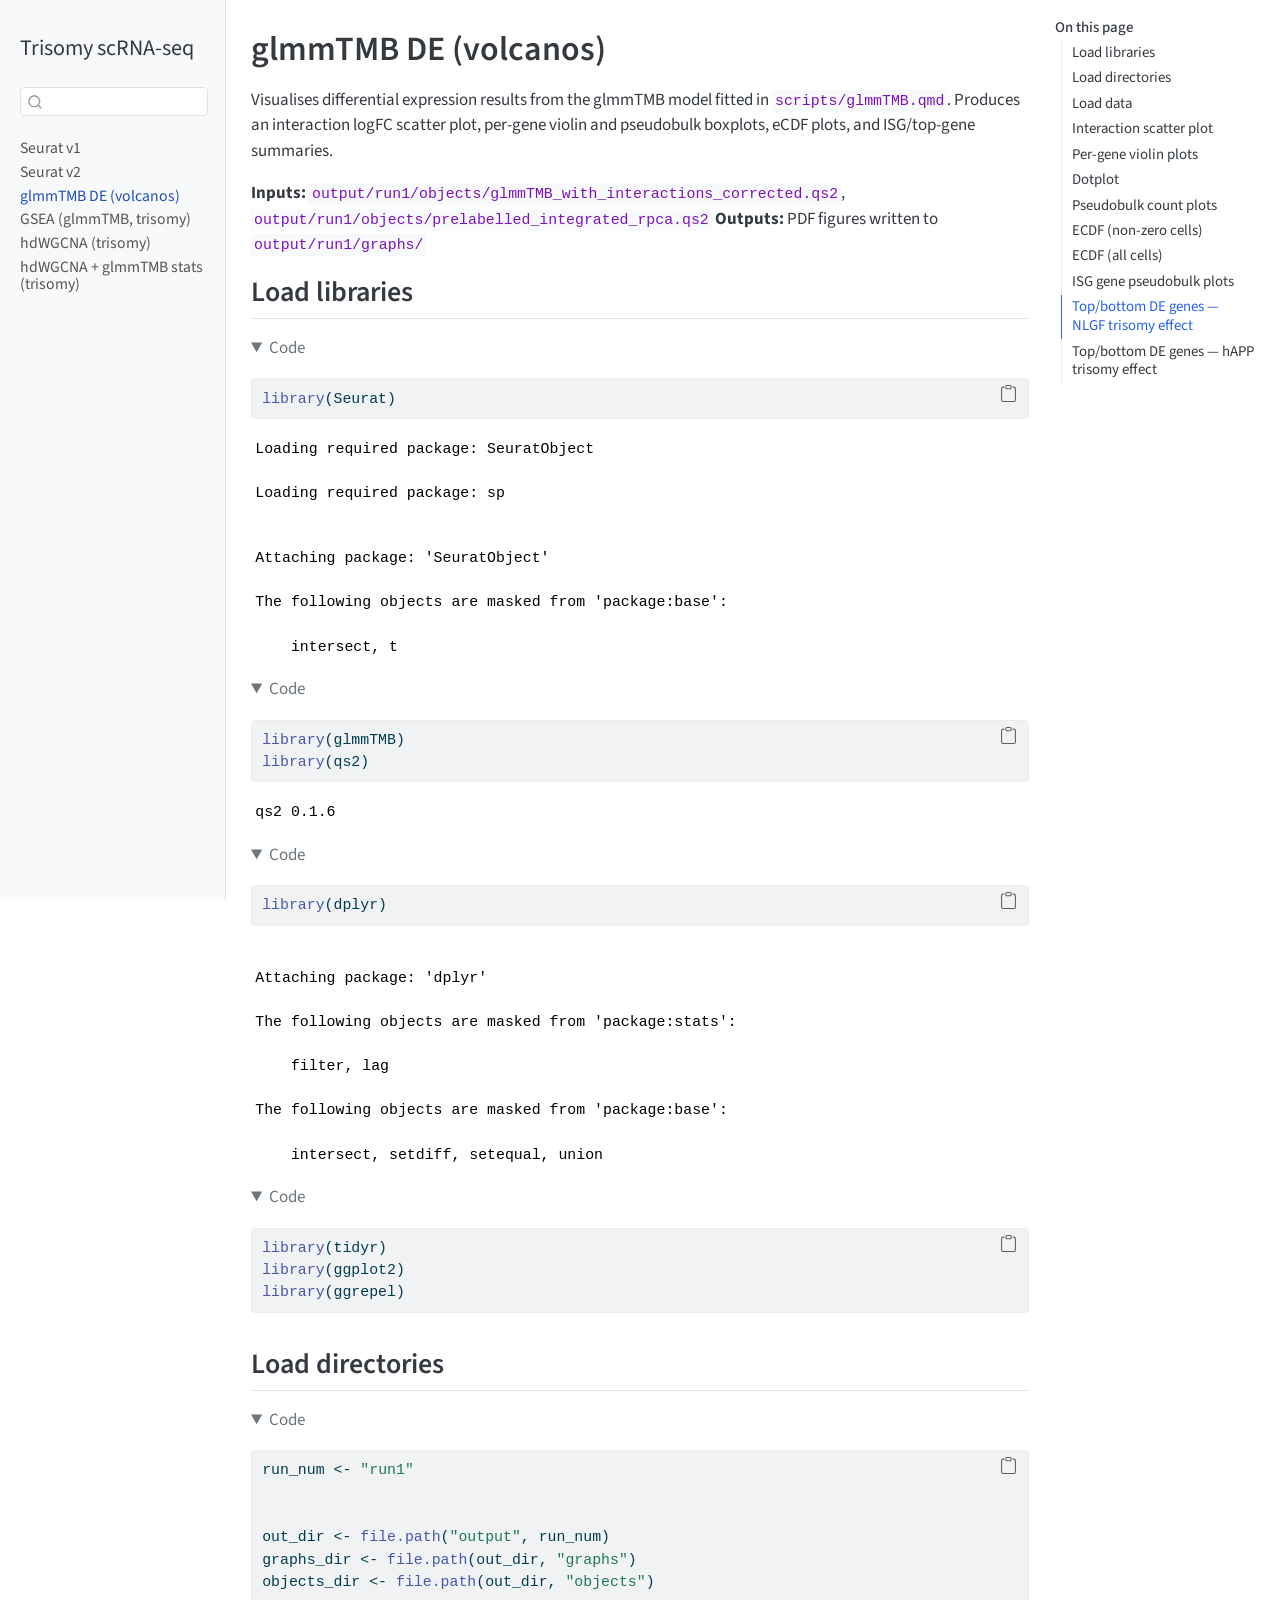
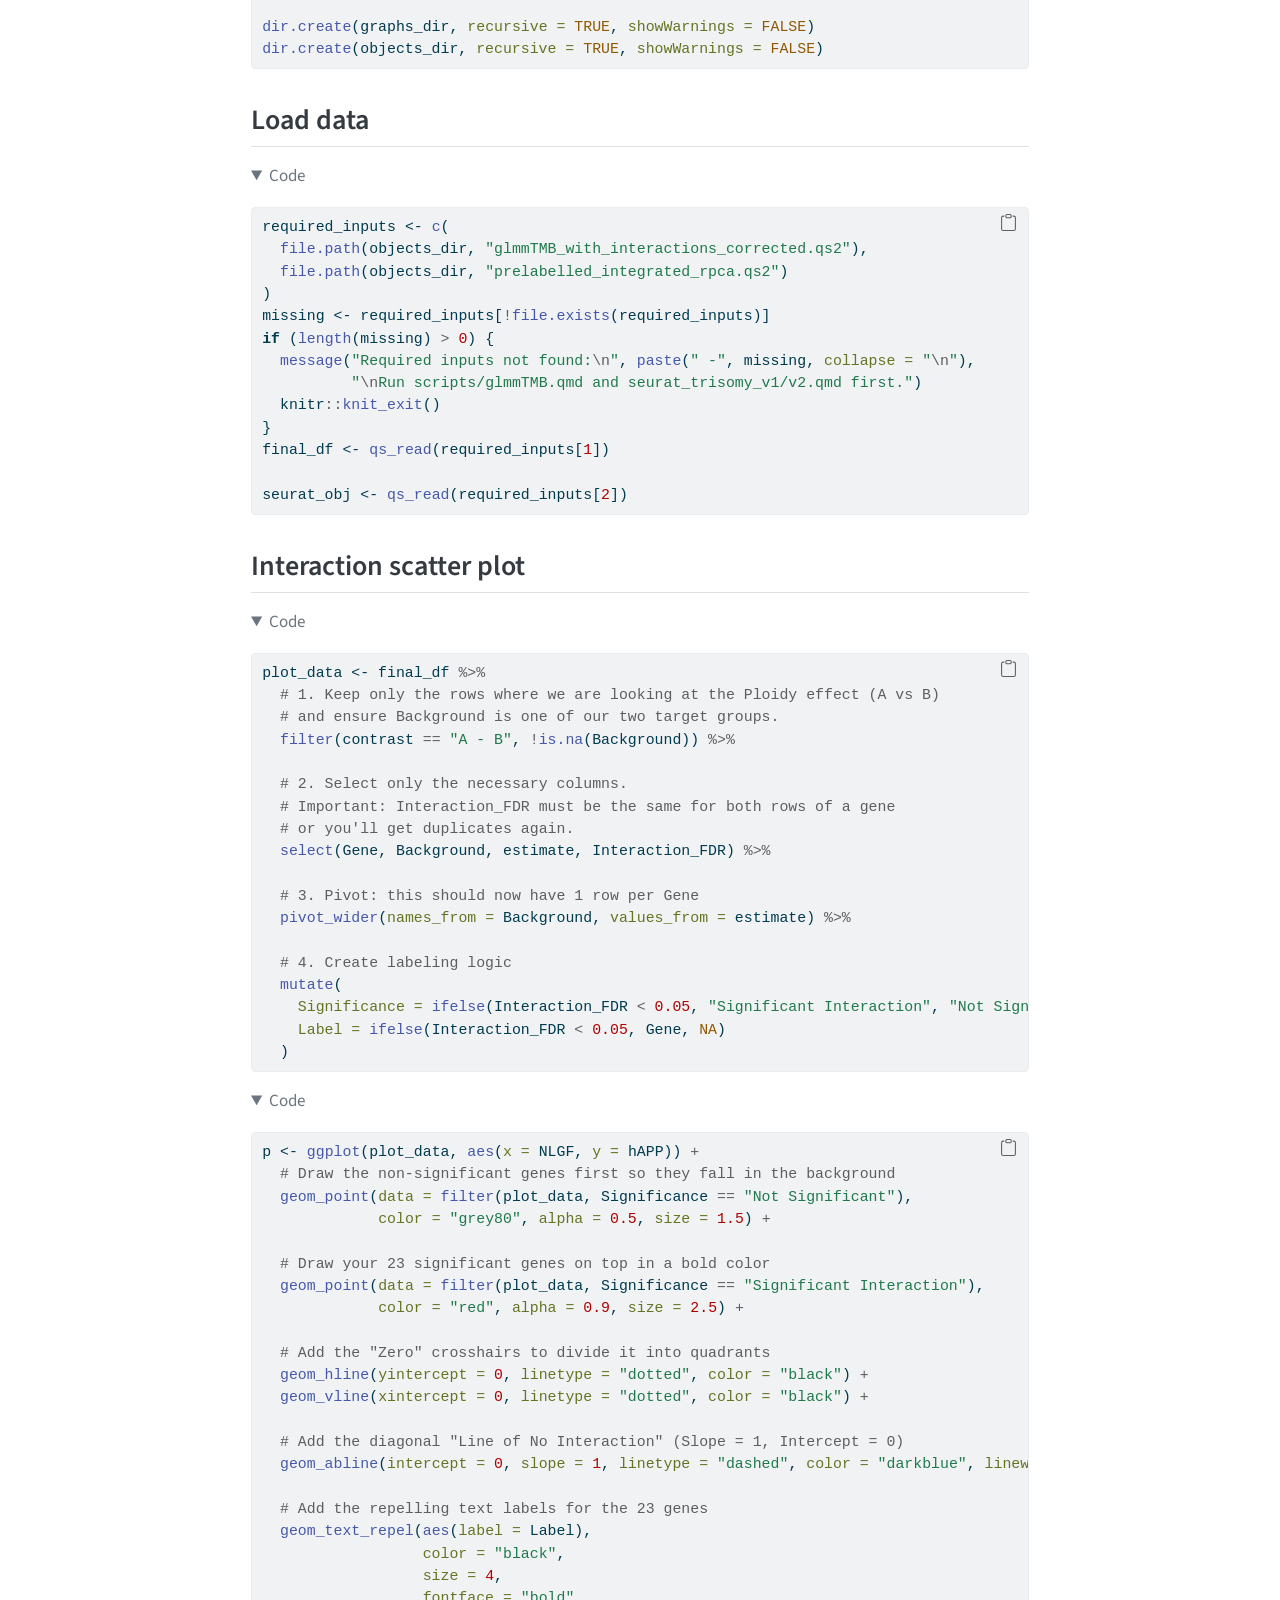
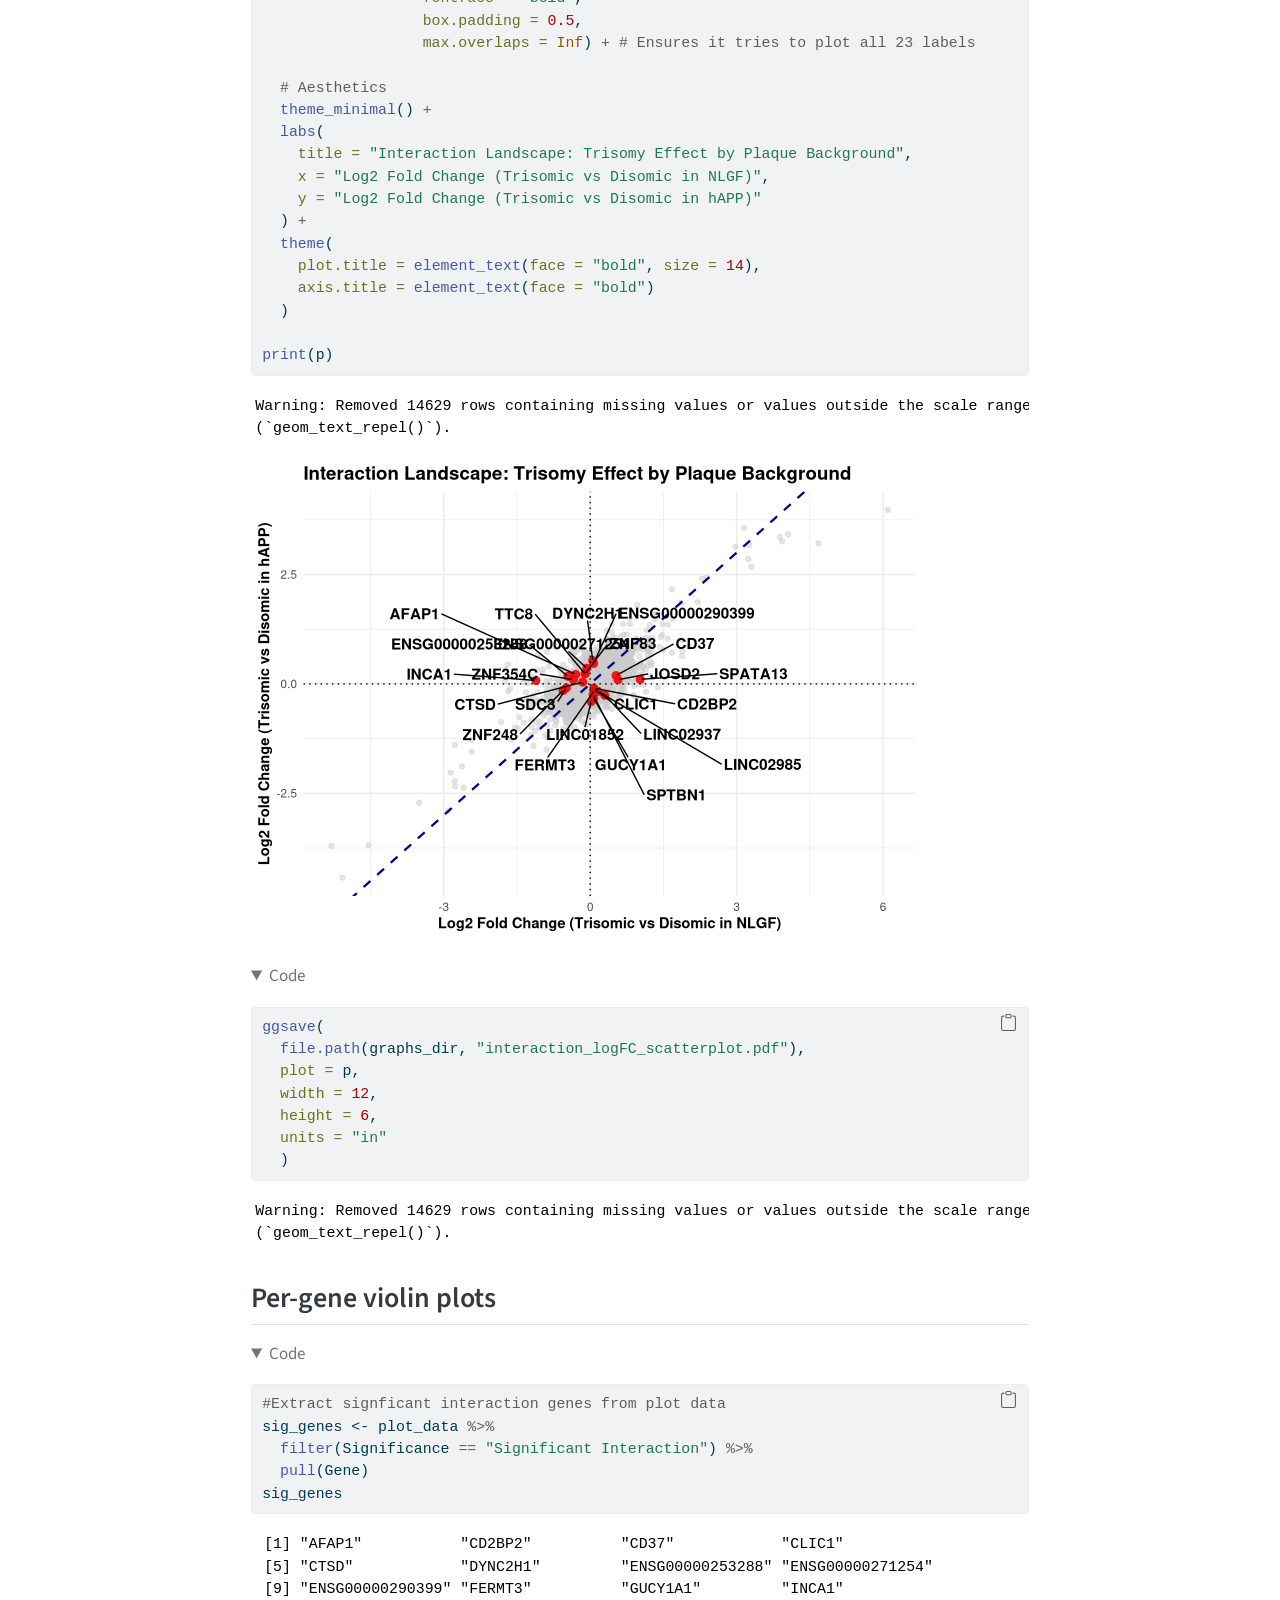
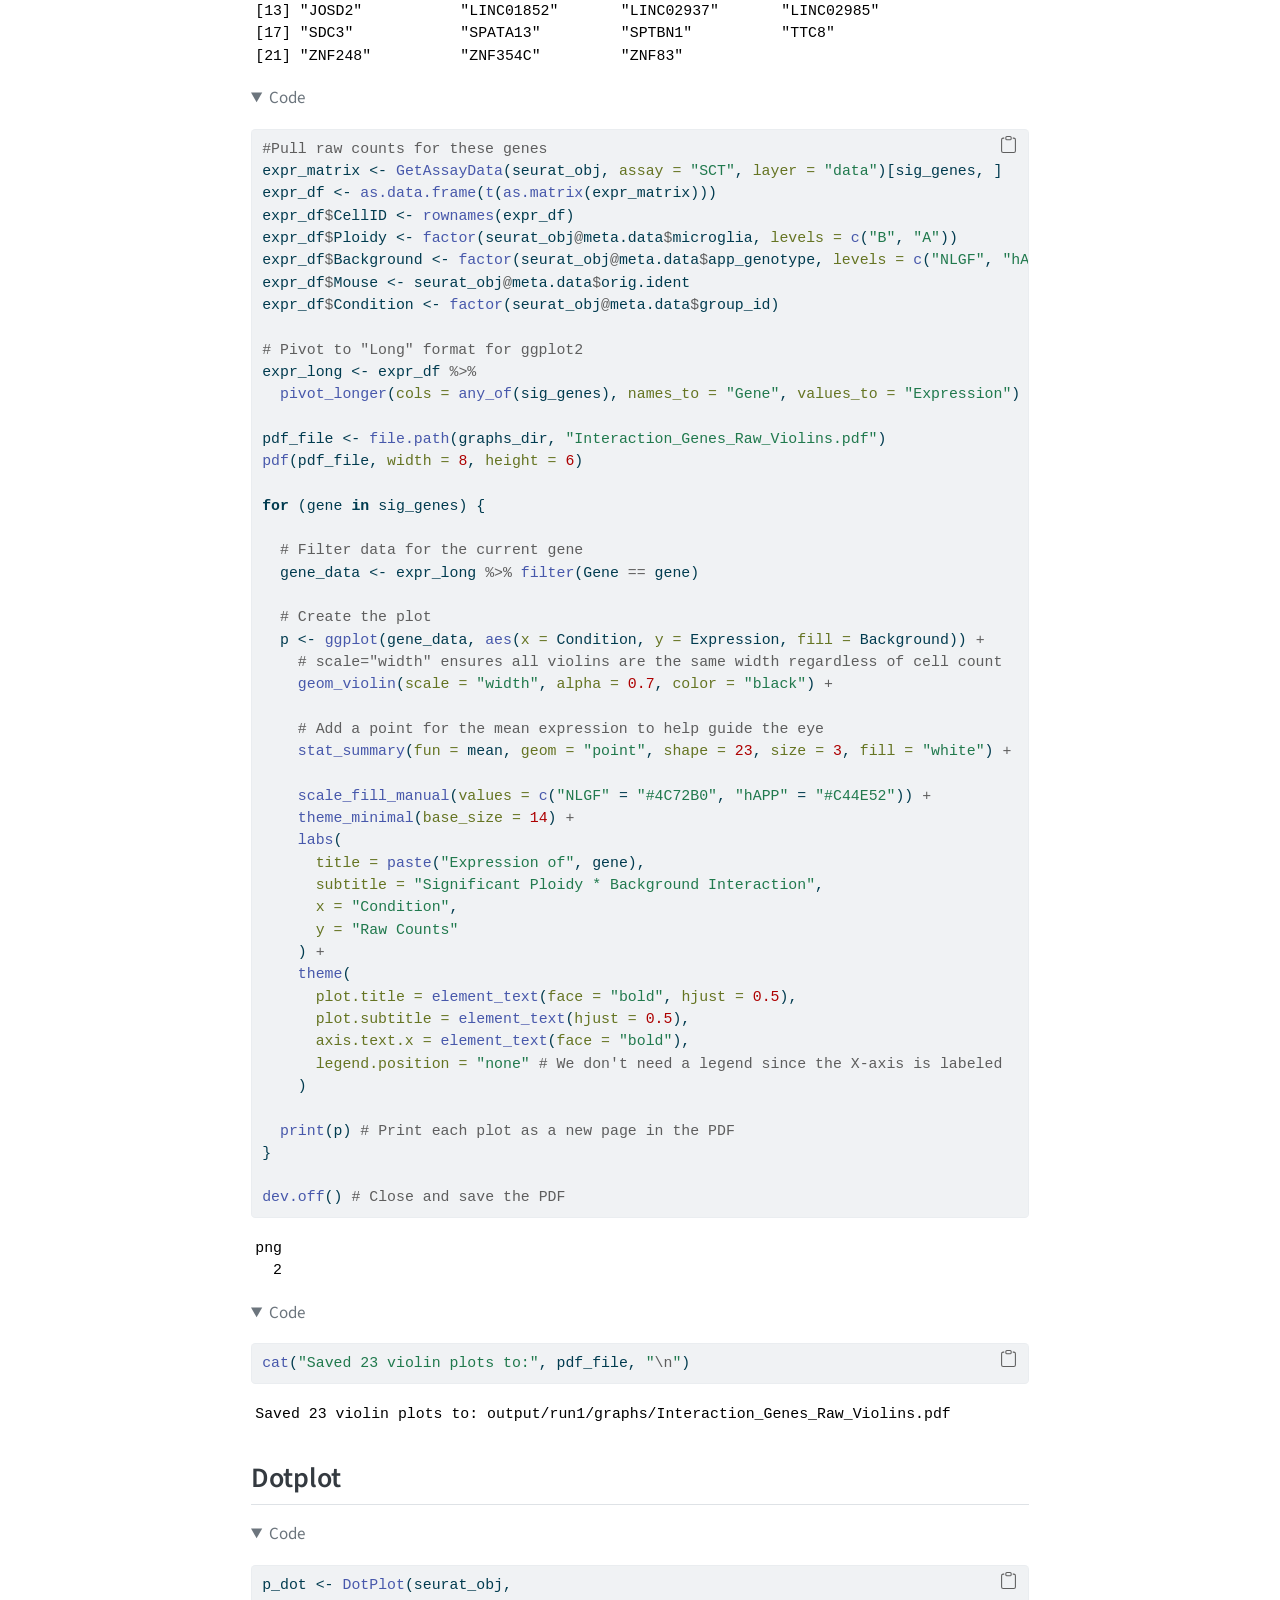
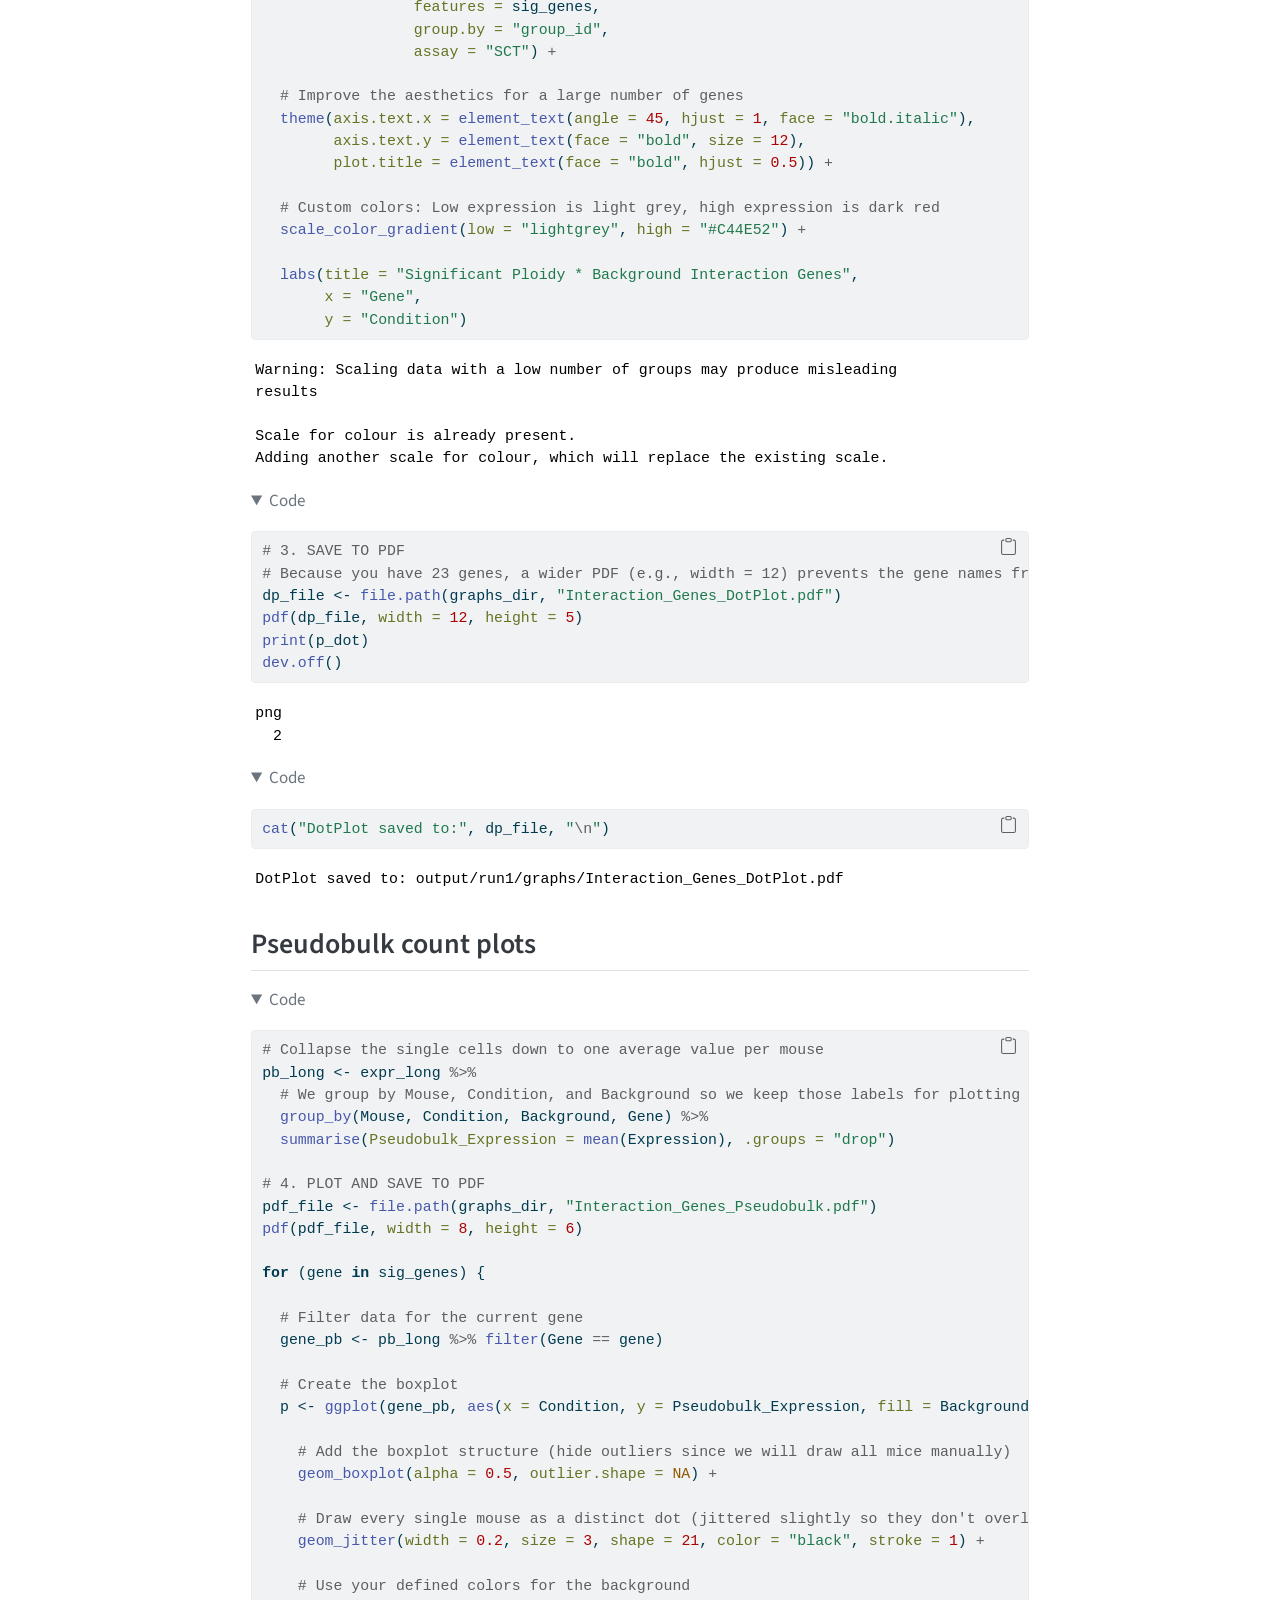
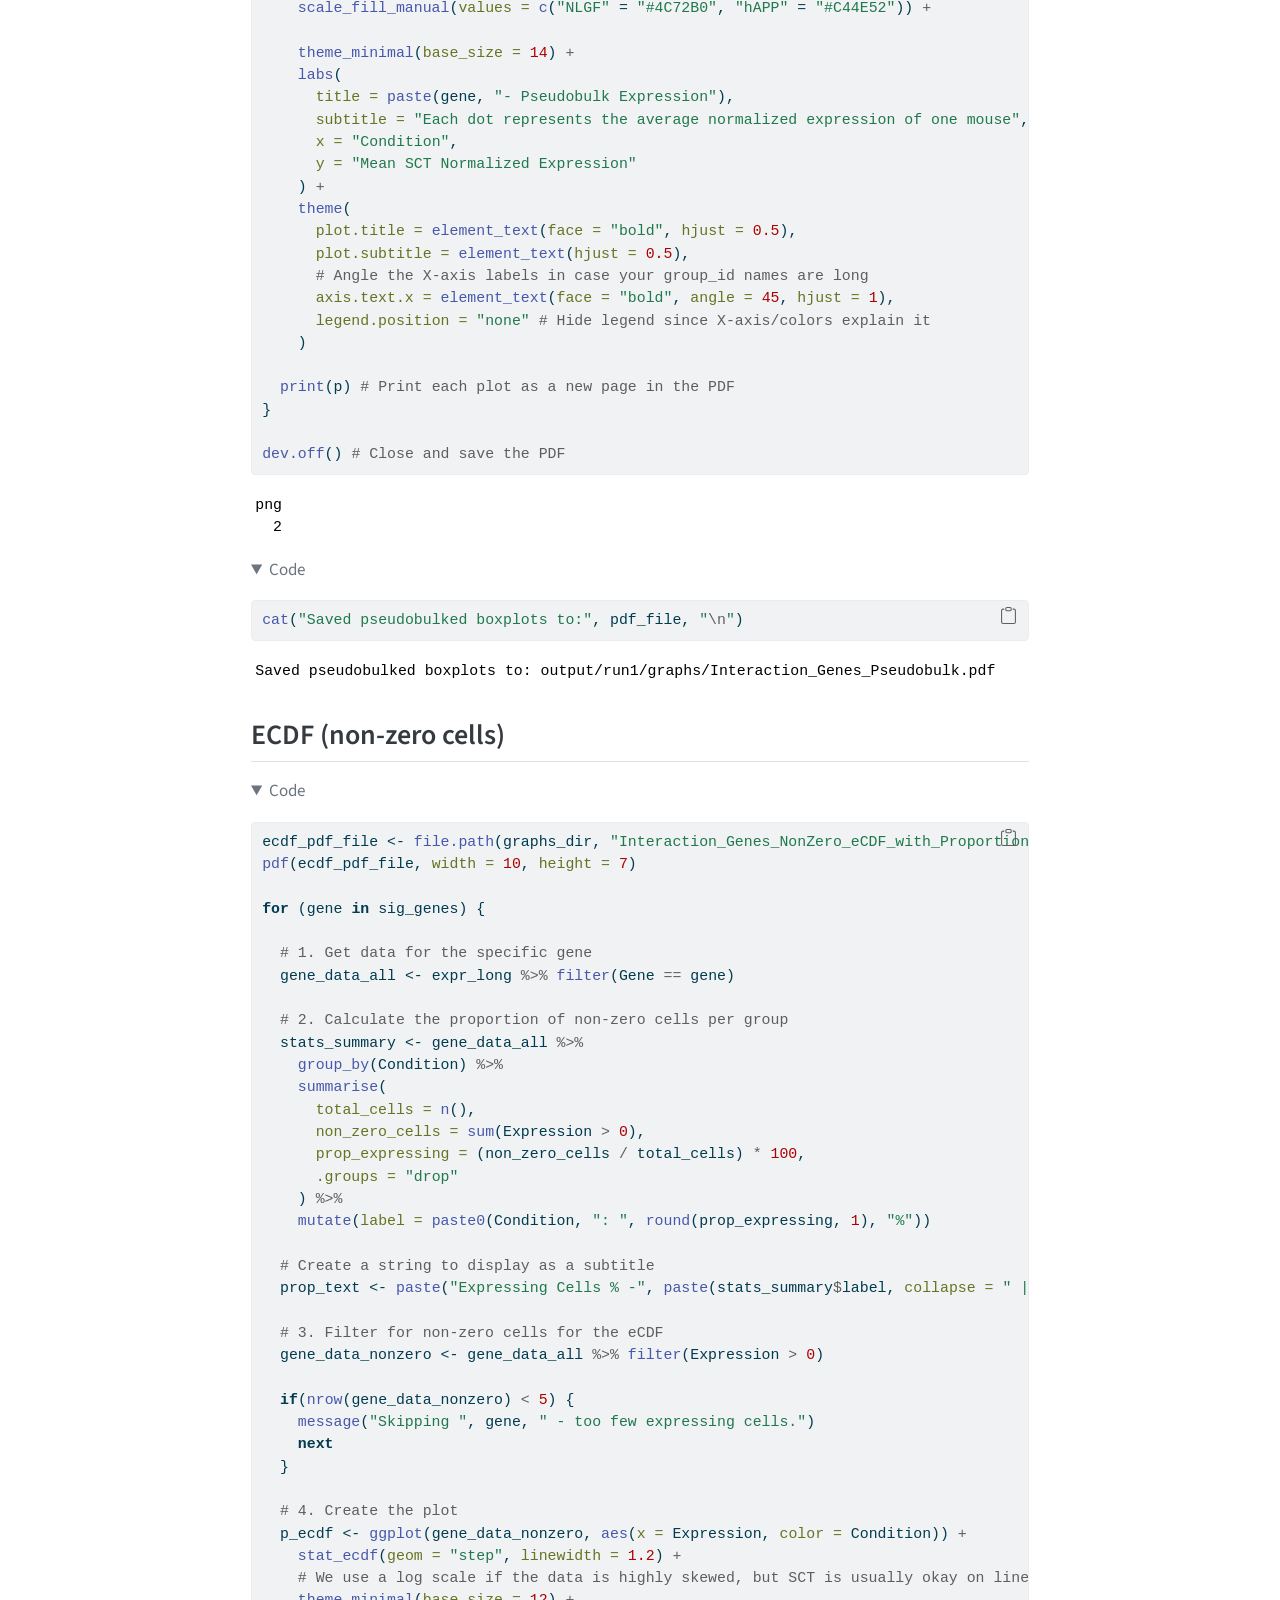
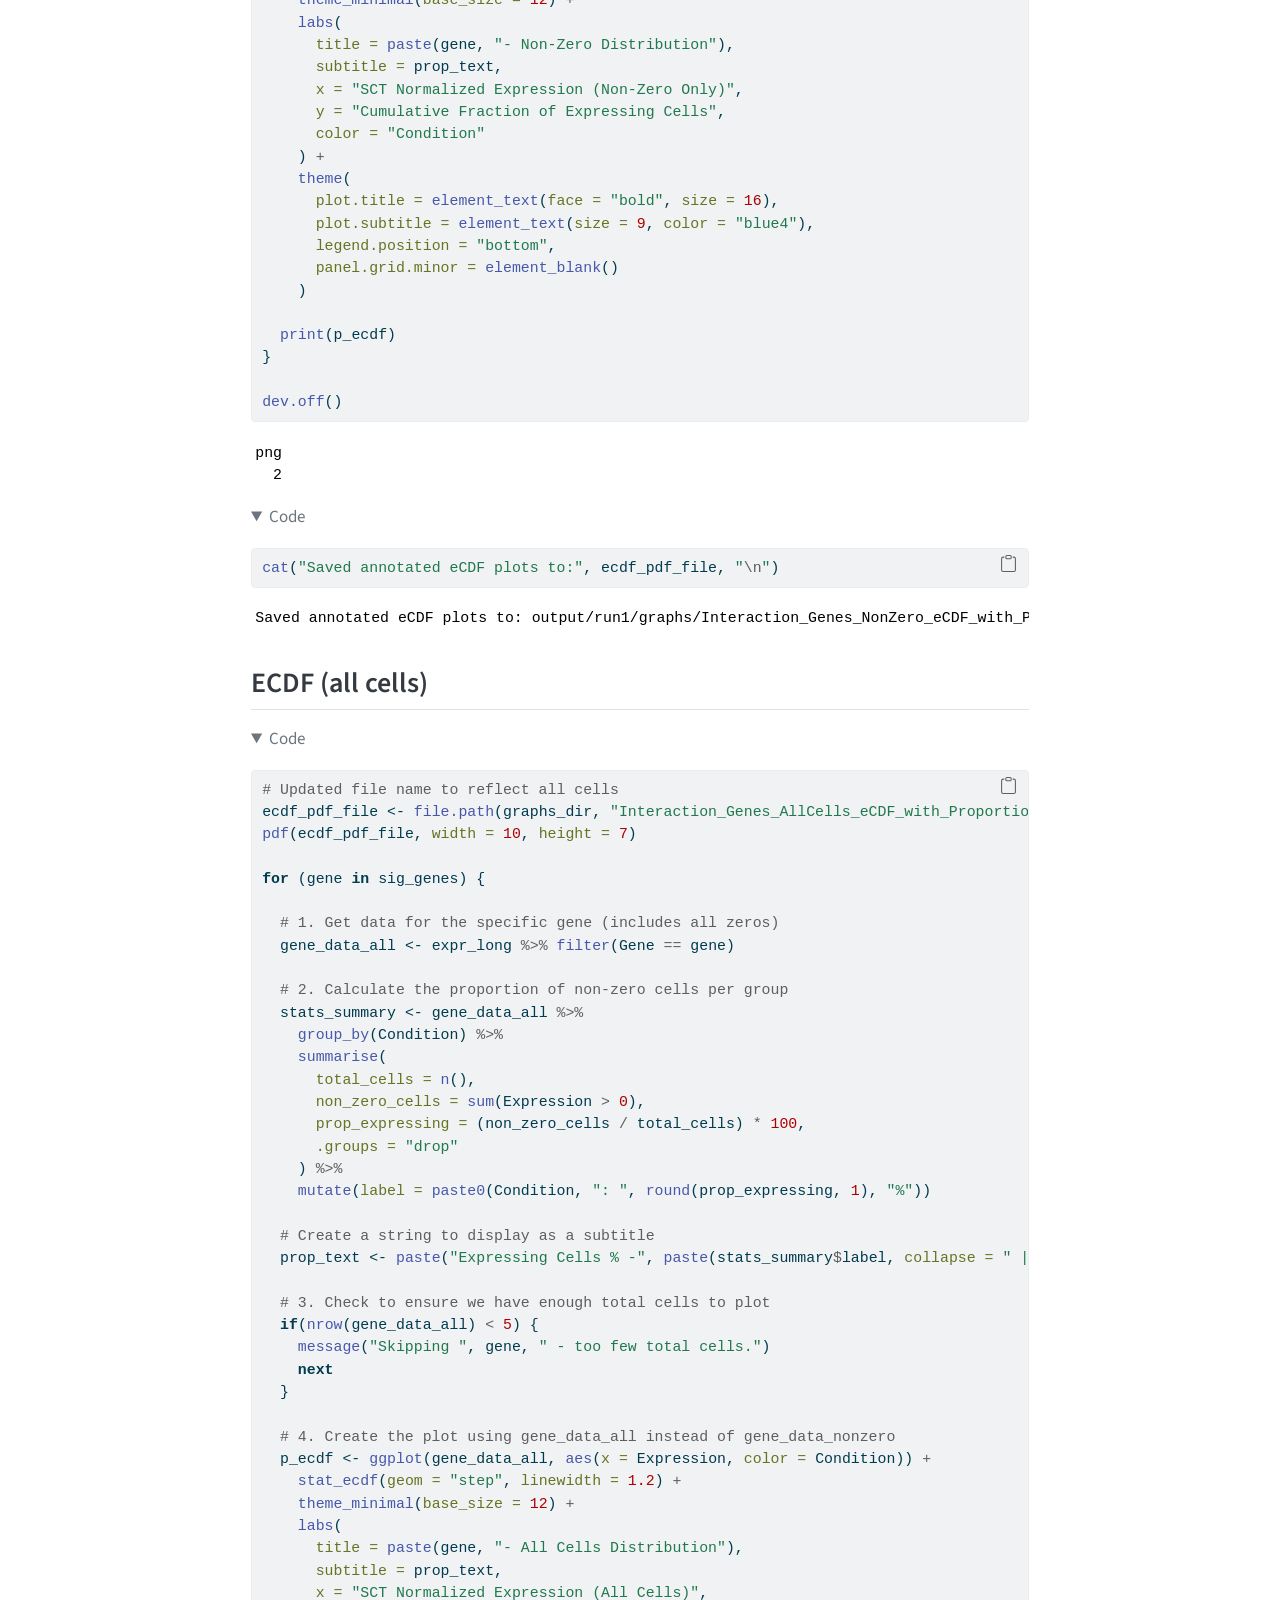
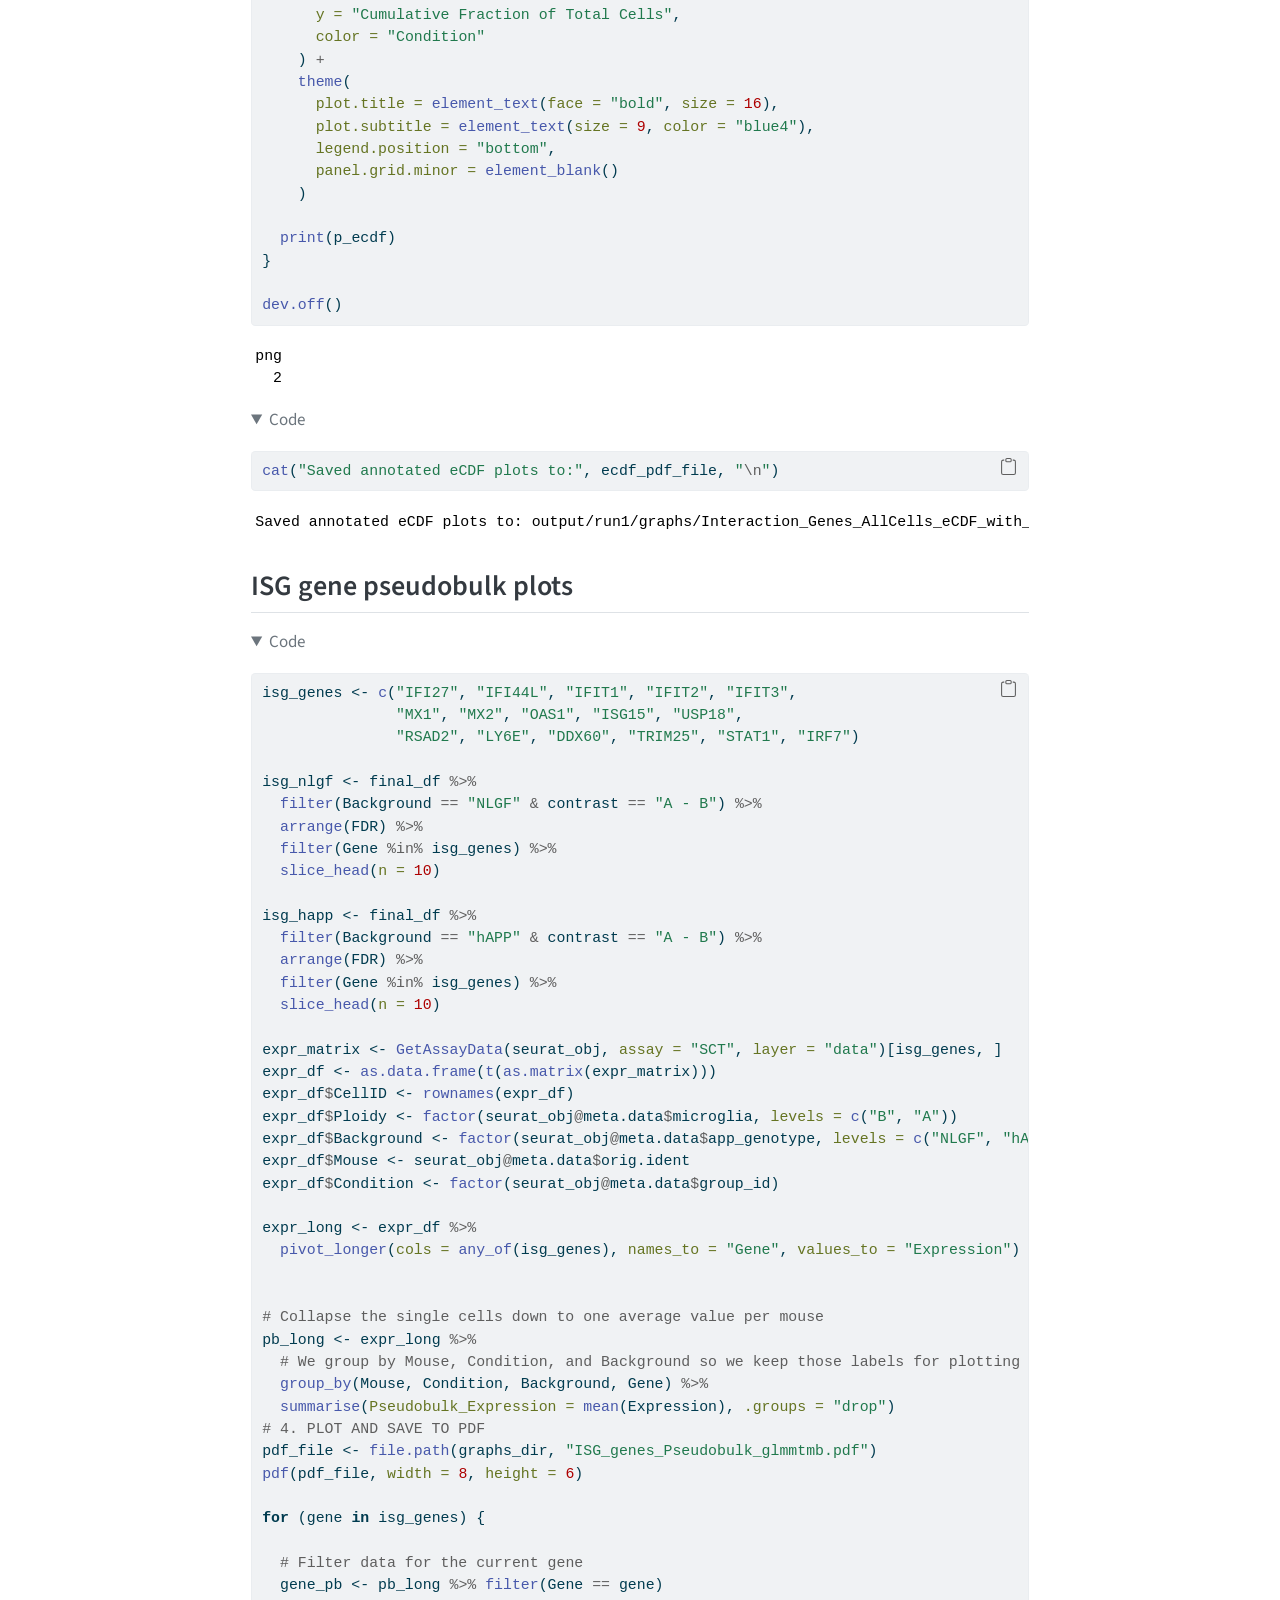
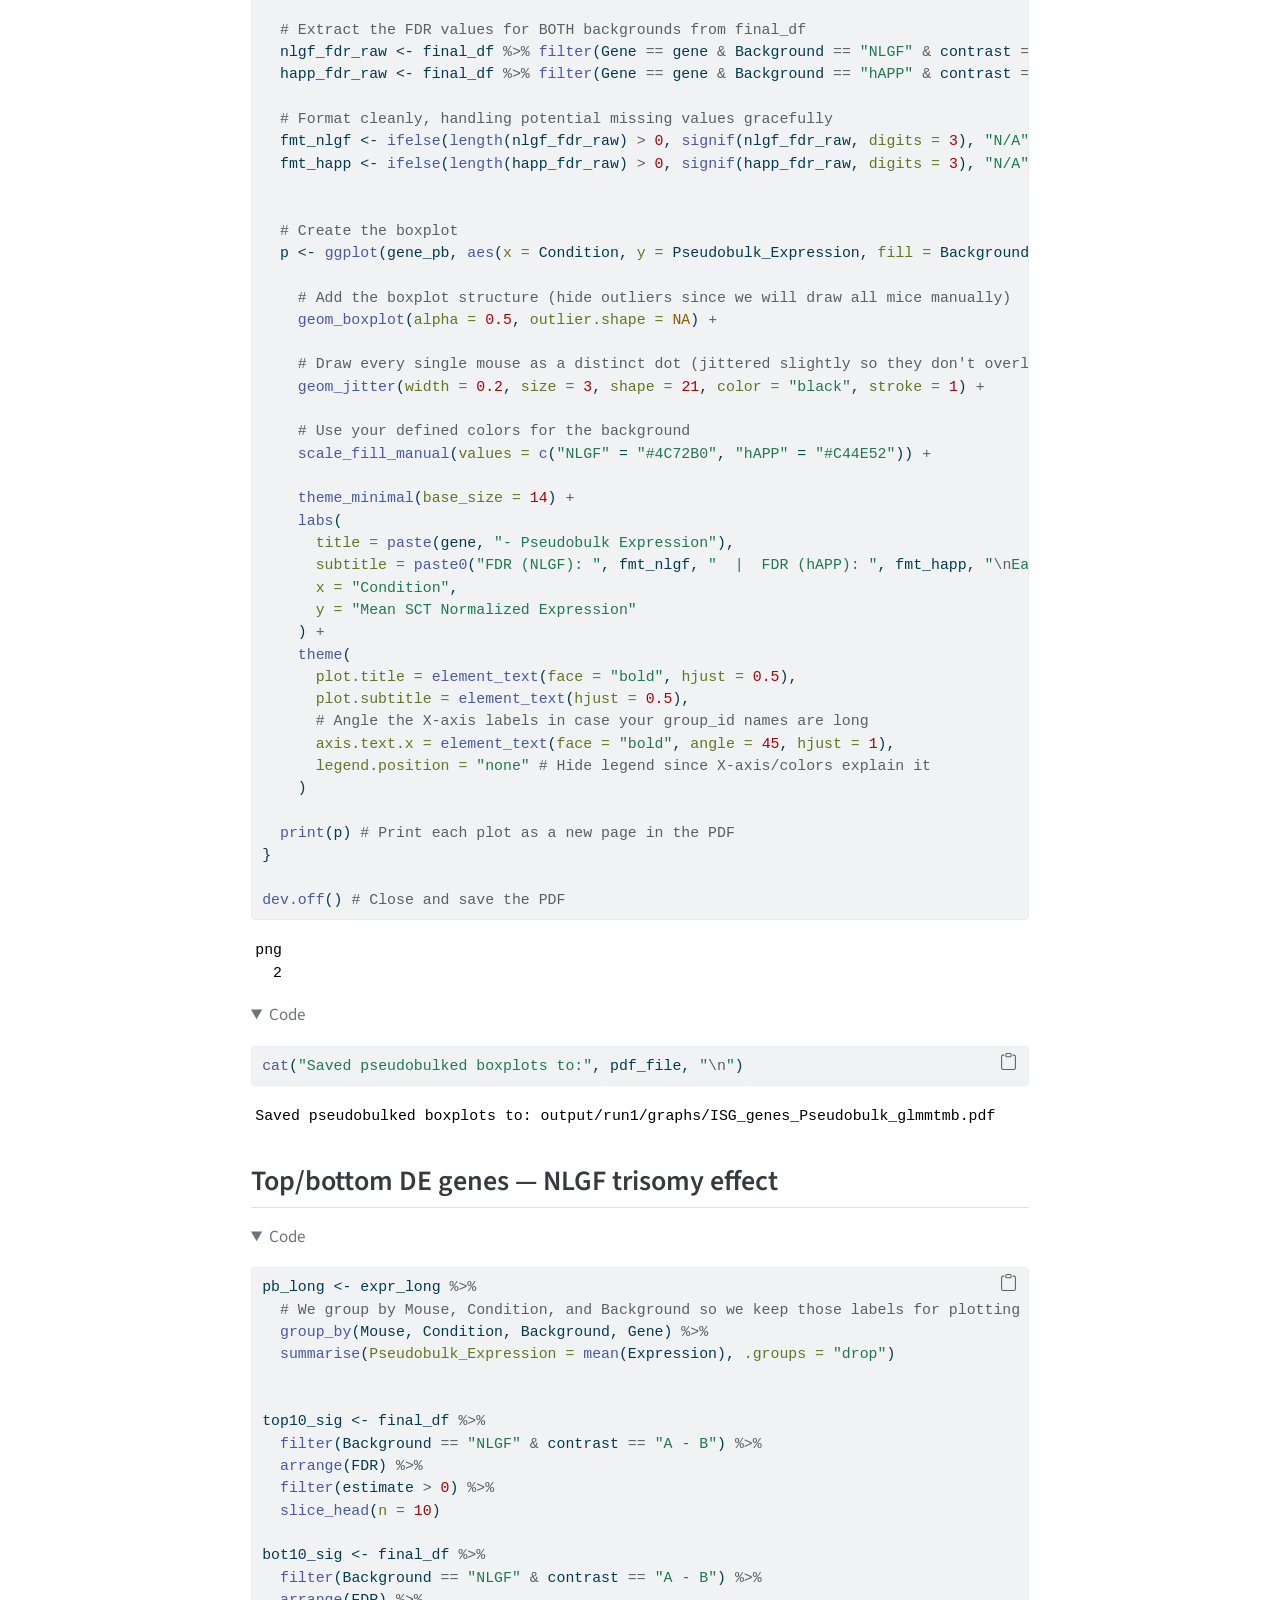
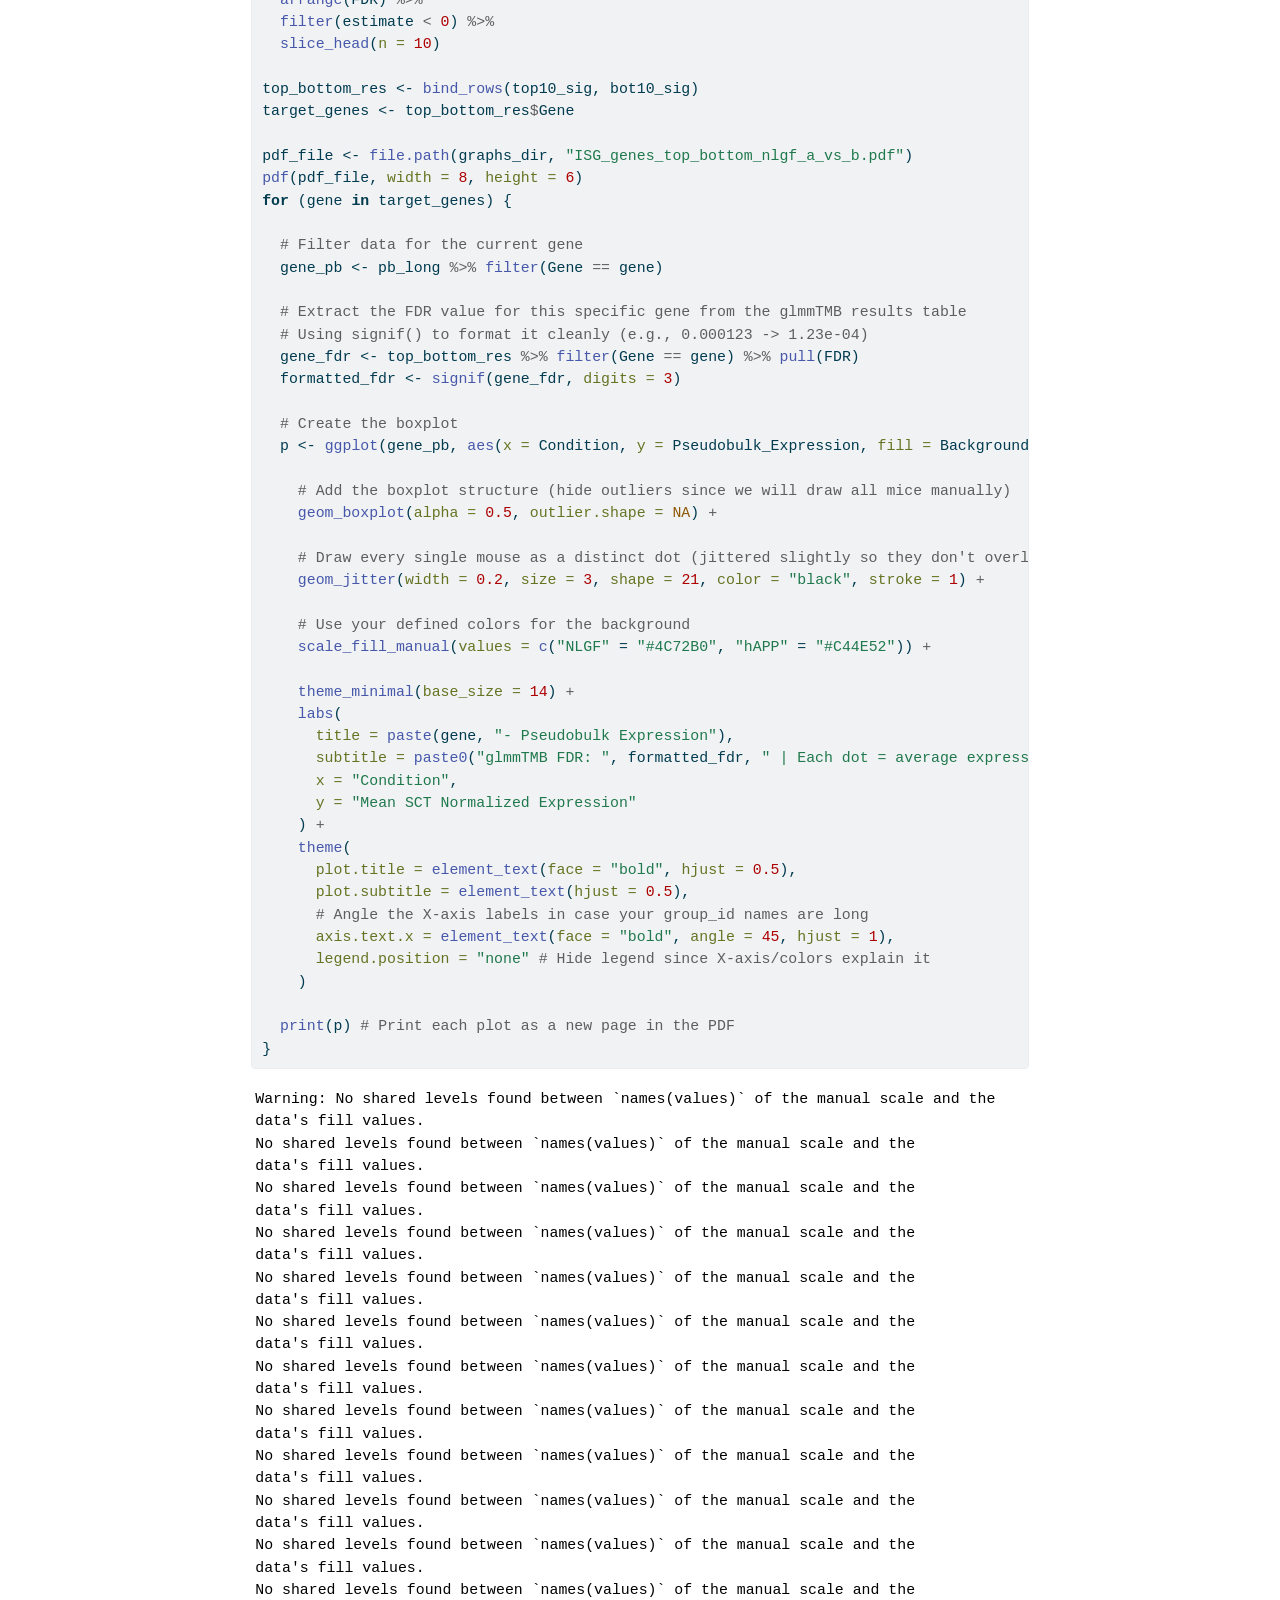
==== docs/notebooks/glmmTMB_DE.html @ 20fe18e5 "render upload" ====
<!DOCTYPE html>
<html xmlns="http://www.w3.org/1999/xhtml" lang="en" xml:lang="en"><head>

<meta charset="utf-8">
<meta name="generator" content="quarto-1.5.57">

<meta name="viewport" content="width=device-width, initial-scale=1.0, user-scalable=yes">


<title>glmmTMB DE (volcanos) – Trisomy scRNA-seq</title>
<style>
code{white-space: pre-wrap;}
span.smallcaps{font-variant: small-caps;}
div.columns{display: flex; gap: min(4vw, 1.5em);}
div.column{flex: auto; overflow-x: auto;}
div.hanging-indent{margin-left: 1.5em; text-indent: -1.5em;}
ul.task-list{list-style: none;}
ul.task-list li input[type="checkbox"] {
  width: 0.8em;
  margin: 0 0.8em 0.2em -1em; /* quarto-specific, see https://github.com/quarto-dev/quarto-cli/issues/4556 */ 
  vertical-align: middle;
}
/* CSS for syntax highlighting */
pre > code.sourceCode { white-space: pre; position: relative; }
pre > code.sourceCode > span { line-height: 1.25; }
pre > code.sourceCode > span:empty { height: 1.2em; }
.sourceCode { overflow: visible; }
code.sourceCode > span { color: inherit; text-decoration: inherit; }
div.sourceCode { margin: 1em 0; }
pre.sourceCode { margin: 0; }
@media screen {
div.sourceCode { overflow: auto; }
}
@media print {
pre > code.sourceCode { white-space: pre-wrap; }
pre > code.sourceCode > span { display: inline-block; text-indent: -5em; padding-left: 5em; }
}
pre.numberSource code
  { counter-reset: source-line 0; }
pre.numberSource code > span
  { position: relative; left: -4em; counter-increment: source-line; }
pre.numberSource code > span > a:first-child::before
  { content: counter(source-line);
    position: relative; left: -1em; text-align: right; vertical-align: baseline;
    border: none; display: inline-block;
    -webkit-touch-callout: none; -webkit-user-select: none;
    -khtml-user-select: none; -moz-user-select: none;
    -ms-user-select: none; user-select: none;
    padding: 0 4px; width: 4em;
  }
pre.numberSource { margin-left: 3em;  padding-left: 4px; }
div.sourceCode
  {   }
@media screen {
pre > code.sourceCode > span > a:first-child::before { text-decoration: underline; }
}
</style>


<script src="../site_libs/quarto-nav/quarto-nav.js"></script>
<script src="../site_libs/quarto-nav/headroom.min.js"></script>
<script src="../site_libs/clipboard/clipboard.min.js"></script>
<script src="../site_libs/quarto-search/autocomplete.umd.js"></script>
<script src="../site_libs/quarto-search/fuse.min.js"></script>
<script src="../site_libs/quarto-search/quarto-search.js"></script>
<meta name="quarto:offset" content="../">
<script src="../site_libs/quarto-html/quarto.js"></script>
<script src="../site_libs/quarto-html/popper.min.js"></script>
<script src="../site_libs/quarto-html/tippy.umd.min.js"></script>
<script src="../site_libs/quarto-html/anchor.min.js"></script>
<link href="../site_libs/quarto-html/tippy.css" rel="stylesheet">
<link href="../site_libs/quarto-html/quarto-syntax-highlighting.css" rel="stylesheet" id="quarto-text-highlighting-styles">
<script src="../site_libs/bootstrap/bootstrap.min.js"></script>
<link href="../site_libs/bootstrap/bootstrap-icons.css" rel="stylesheet">
<link href="../site_libs/bootstrap/bootstrap.min.css" rel="stylesheet" id="quarto-bootstrap" data-mode="light">
<script id="quarto-search-options" type="application/json">{
  "location": "sidebar",
  "copy-button": false,
  "collapse-after": 3,
  "panel-placement": "start",
  "type": "textbox",
  "limit": 50,
  "keyboard-shortcut": [
    "f",
    "/",
    "s"
  ],
  "show-item-context": false,
  "language": {
    "search-no-results-text": "No results",
    "search-matching-documents-text": "matching documents",
    "search-copy-link-title": "Copy link to search",
    "search-hide-matches-text": "Hide additional matches",
    "search-more-match-text": "more match in this document",
    "search-more-matches-text": "more matches in this document",
    "search-clear-button-title": "Clear",
    "search-text-placeholder": "",
    "search-detached-cancel-button-title": "Cancel",
    "search-submit-button-title": "Submit",
    "search-label": "Search"
  }
}</script>
<link href="../site_libs/pagedtable-1.1/css/pagedtable.css" rel="stylesheet">
<script src="../site_libs/pagedtable-1.1/js/pagedtable.js"></script>


</head>

<body class="nav-sidebar docked">

<div id="quarto-search-results"></div>
  <header id="quarto-header" class="headroom fixed-top">
  <nav class="quarto-secondary-nav">
    <div class="container-fluid d-flex">
      <button type="button" class="quarto-btn-toggle btn" data-bs-toggle="collapse" role="button" data-bs-target=".quarto-sidebar-collapse-item" aria-controls="quarto-sidebar" aria-expanded="false" aria-label="Toggle sidebar navigation" onclick="if (window.quartoToggleHeadroom) { window.quartoToggleHeadroom(); }">
        <i class="bi bi-layout-text-sidebar-reverse"></i>
      </button>
        <nav class="quarto-page-breadcrumbs" aria-label="breadcrumb"><ol class="breadcrumb"><li class="breadcrumb-item"><a href="../notebooks/glmmTMB_DE.html">glmmTMB DE (volcanos)</a></li></ol></nav>
        <a class="flex-grow-1" role="navigation" data-bs-toggle="collapse" data-bs-target=".quarto-sidebar-collapse-item" aria-controls="quarto-sidebar" aria-expanded="false" aria-label="Toggle sidebar navigation" onclick="if (window.quartoToggleHeadroom) { window.quartoToggleHeadroom(); }">      
        </a>
      <button type="button" class="btn quarto-search-button" aria-label="Search" onclick="window.quartoOpenSearch();">
        <i class="bi bi-search"></i>
      </button>
    </div>
  </nav>
</header>
<!-- content -->
<div id="quarto-content" class="quarto-container page-columns page-rows-contents page-layout-article">
<!-- sidebar -->
  <nav id="quarto-sidebar" class="sidebar collapse collapse-horizontal quarto-sidebar-collapse-item sidebar-navigation docked overflow-auto">
    <div class="pt-lg-2 mt-2 text-left sidebar-header">
    <div class="sidebar-title mb-0 py-0">
      <a href="../">Trisomy scRNA-seq</a> 
    </div>
      </div>
        <div class="mt-2 flex-shrink-0 align-items-center">
        <div class="sidebar-search">
        <div id="quarto-search" class="" title="Search"></div>
        </div>
        </div>
    <div class="sidebar-menu-container"> 
    <ul class="list-unstyled mt-1">
        <li class="sidebar-item">
  <div class="sidebar-item-container"> 
  <a href="../notebooks/seurat_trisomy_v1.html" class="sidebar-item-text sidebar-link">
 <span class="menu-text">Seurat v1</span></a>
  </div>
</li>
        <li class="sidebar-item">
  <div class="sidebar-item-container"> 
  <a href="../notebooks/seurat_trisomy_v2.html" class="sidebar-item-text sidebar-link">
 <span class="menu-text">Seurat v2</span></a>
  </div>
</li>
        <li class="sidebar-item">
  <div class="sidebar-item-container"> 
  <a href="../notebooks/glmmTMB_DE.html" class="sidebar-item-text sidebar-link active">
 <span class="menu-text">glmmTMB DE (volcanos)</span></a>
  </div>
</li>
        <li class="sidebar-item">
  <div class="sidebar-item-container"> 
  <a href="../notebooks/gsea_glmmTMB_trisomy.html" class="sidebar-item-text sidebar-link">
 <span class="menu-text">GSEA (glmmTMB, trisomy)</span></a>
  </div>
</li>
        <li class="sidebar-item">
  <div class="sidebar-item-container"> 
  <a href="../notebooks/hdwgcna_trisomy.html" class="sidebar-item-text sidebar-link">
 <span class="menu-text">hdWGCNA (trisomy)</span></a>
  </div>
</li>
        <li class="sidebar-item">
  <div class="sidebar-item-container"> 
  <a href="../notebooks/hdwgcna_glmmTMB_stats_trisomy.html" class="sidebar-item-text sidebar-link">
 <span class="menu-text">hdWGCNA + glmmTMB stats (trisomy)</span></a>
  </div>
</li>
    </ul>
    </div>
</nav>
<div id="quarto-sidebar-glass" class="quarto-sidebar-collapse-item" data-bs-toggle="collapse" data-bs-target=".quarto-sidebar-collapse-item"></div>
<!-- margin-sidebar -->
    <div id="quarto-margin-sidebar" class="sidebar margin-sidebar">
        <nav id="TOC" role="doc-toc" class="toc-active">
    <h2 id="toc-title">On this page</h2>
   
  <ul>
  <li><a href="#load-libraries" id="toc-load-libraries" class="nav-link active" data-scroll-target="#load-libraries">Load libraries</a></li>
  <li><a href="#load-directories" id="toc-load-directories" class="nav-link" data-scroll-target="#load-directories">Load directories</a></li>
  <li><a href="#load-data" id="toc-load-data" class="nav-link" data-scroll-target="#load-data">Load data</a></li>
  <li><a href="#interaction-scatter-plot" id="toc-interaction-scatter-plot" class="nav-link" data-scroll-target="#interaction-scatter-plot">Interaction scatter plot</a></li>
  <li><a href="#per-gene-violin-plots" id="toc-per-gene-violin-plots" class="nav-link" data-scroll-target="#per-gene-violin-plots">Per-gene violin plots</a></li>
  <li><a href="#dotplot" id="toc-dotplot" class="nav-link" data-scroll-target="#dotplot">Dotplot</a></li>
  <li><a href="#pseudobulk-count-plots" id="toc-pseudobulk-count-plots" class="nav-link" data-scroll-target="#pseudobulk-count-plots">Pseudobulk count plots</a></li>
  <li><a href="#ecdf-non-zero-cells" id="toc-ecdf-non-zero-cells" class="nav-link" data-scroll-target="#ecdf-non-zero-cells">ECDF (non-zero cells)</a></li>
  <li><a href="#ecdf-all-cells" id="toc-ecdf-all-cells" class="nav-link" data-scroll-target="#ecdf-all-cells">ECDF (all cells)</a></li>
  <li><a href="#isg-gene-pseudobulk-plots" id="toc-isg-gene-pseudobulk-plots" class="nav-link" data-scroll-target="#isg-gene-pseudobulk-plots">ISG gene pseudobulk plots</a></li>
  <li><a href="#topbottom-de-genes-nlgf-trisomy-effect" id="toc-topbottom-de-genes-nlgf-trisomy-effect" class="nav-link" data-scroll-target="#topbottom-de-genes-nlgf-trisomy-effect">Top/bottom DE genes — NLGF trisomy effect</a></li>
  <li><a href="#topbottom-de-genes-happ-trisomy-effect" id="toc-topbottom-de-genes-happ-trisomy-effect" class="nav-link" data-scroll-target="#topbottom-de-genes-happ-trisomy-effect">Top/bottom DE genes — hAPP trisomy effect</a></li>
  </ul>
</nav>
    </div>
<!-- main -->
<main class="content" id="quarto-document-content">

<header id="title-block-header" class="quarto-title-block default">
<div class="quarto-title">
<h1 class="title">glmmTMB DE (volcanos)</h1>
</div>



<div class="quarto-title-meta">

    
  
    
  </div>
  


</header>


<p>Visualises differential expression results from the glmmTMB model fitted in <code>scripts/glmmTMB.qmd</code>. Produces an interaction logFC scatter plot, per-gene violin and pseudobulk boxplots, eCDF plots, and ISG/top-gene summaries.</p>
<p><strong>Inputs:</strong> <code>output/run1/objects/glmmTMB_with_interactions_corrected.qs2</code>, <code>output/run1/objects/prelabelled_integrated_rpca.qs2</code> <strong>Outputs:</strong> PDF figures written to <code>output/run1/graphs/</code></p>
<section id="load-libraries" class="level2">
<h2 class="anchored" data-anchor-id="load-libraries">Load libraries</h2>
<div class="cell">
<details open="" class="code-fold">
<summary>Code</summary>
<div class="sourceCode cell-code" id="cb1"><pre class="sourceCode r code-with-copy"><code class="sourceCode r"><span id="cb1-1"><a href="#cb1-1" aria-hidden="true" tabindex="-1"></a><span class="fu">library</span>(Seurat)</span></code><button title="Copy to Clipboard" class="code-copy-button"><i class="bi"></i></button></pre></div>
</details>
<div class="cell-output cell-output-stderr">
<pre><code>Loading required package: SeuratObject</code></pre>
</div>
<div class="cell-output cell-output-stderr">
<pre><code>Loading required package: sp</code></pre>
</div>
<div class="cell-output cell-output-stderr">
<pre><code>
Attaching package: 'SeuratObject'</code></pre>
</div>
<div class="cell-output cell-output-stderr">
<pre><code>The following objects are masked from 'package:base':

    intersect, t</code></pre>
</div>
<details open="" class="code-fold">
<summary>Code</summary>
<div class="sourceCode cell-code" id="cb6"><pre class="sourceCode r code-with-copy"><code class="sourceCode r"><span id="cb6-1"><a href="#cb6-1" aria-hidden="true" tabindex="-1"></a><span class="fu">library</span>(glmmTMB)</span>
<span id="cb6-2"><a href="#cb6-2" aria-hidden="true" tabindex="-1"></a><span class="fu">library</span>(qs2)</span></code><button title="Copy to Clipboard" class="code-copy-button"><i class="bi"></i></button></pre></div>
</details>
<div class="cell-output cell-output-stderr">
<pre><code>qs2 0.1.6</code></pre>
</div>
<details open="" class="code-fold">
<summary>Code</summary>
<div class="sourceCode cell-code" id="cb8"><pre class="sourceCode r code-with-copy"><code class="sourceCode r"><span id="cb8-1"><a href="#cb8-1" aria-hidden="true" tabindex="-1"></a><span class="fu">library</span>(dplyr)</span></code><button title="Copy to Clipboard" class="code-copy-button"><i class="bi"></i></button></pre></div>
</details>
<div class="cell-output cell-output-stderr">
<pre><code>
Attaching package: 'dplyr'</code></pre>
</div>
<div class="cell-output cell-output-stderr">
<pre><code>The following objects are masked from 'package:stats':

    filter, lag</code></pre>
</div>
<div class="cell-output cell-output-stderr">
<pre><code>The following objects are masked from 'package:base':

    intersect, setdiff, setequal, union</code></pre>
</div>
<details open="" class="code-fold">
<summary>Code</summary>
<div class="sourceCode cell-code" id="cb12"><pre class="sourceCode r code-with-copy"><code class="sourceCode r"><span id="cb12-1"><a href="#cb12-1" aria-hidden="true" tabindex="-1"></a><span class="fu">library</span>(tidyr)</span>
<span id="cb12-2"><a href="#cb12-2" aria-hidden="true" tabindex="-1"></a><span class="fu">library</span>(ggplot2)</span>
<span id="cb12-3"><a href="#cb12-3" aria-hidden="true" tabindex="-1"></a><span class="fu">library</span>(ggrepel)</span></code><button title="Copy to Clipboard" class="code-copy-button"><i class="bi"></i></button></pre></div>
</details>
</div>
</section>
<section id="load-directories" class="level2">
<h2 class="anchored" data-anchor-id="load-directories">Load directories</h2>
<div class="cell">
<details open="" class="code-fold">
<summary>Code</summary>
<div class="sourceCode cell-code" id="cb13"><pre class="sourceCode r code-with-copy"><code class="sourceCode r"><span id="cb13-1"><a href="#cb13-1" aria-hidden="true" tabindex="-1"></a>run_num <span class="ot">&lt;-</span> <span class="st">"run1"</span></span>
<span id="cb13-2"><a href="#cb13-2" aria-hidden="true" tabindex="-1"></a></span>
<span id="cb13-3"><a href="#cb13-3" aria-hidden="true" tabindex="-1"></a></span>
<span id="cb13-4"><a href="#cb13-4" aria-hidden="true" tabindex="-1"></a>out_dir <span class="ot">&lt;-</span> <span class="fu">file.path</span>(<span class="st">"output"</span>, run_num)</span>
<span id="cb13-5"><a href="#cb13-5" aria-hidden="true" tabindex="-1"></a>graphs_dir <span class="ot">&lt;-</span> <span class="fu">file.path</span>(out_dir, <span class="st">"graphs"</span>)</span>
<span id="cb13-6"><a href="#cb13-6" aria-hidden="true" tabindex="-1"></a>objects_dir <span class="ot">&lt;-</span> <span class="fu">file.path</span>(out_dir, <span class="st">"objects"</span>)</span>
<span id="cb13-7"><a href="#cb13-7" aria-hidden="true" tabindex="-1"></a></span>
<span id="cb13-8"><a href="#cb13-8" aria-hidden="true" tabindex="-1"></a><span class="fu">dir.create</span>(graphs_dir, <span class="at">recursive =</span> <span class="cn">TRUE</span>, <span class="at">showWarnings =</span> <span class="cn">FALSE</span>)</span>
<span id="cb13-9"><a href="#cb13-9" aria-hidden="true" tabindex="-1"></a><span class="fu">dir.create</span>(objects_dir, <span class="at">recursive =</span> <span class="cn">TRUE</span>, <span class="at">showWarnings =</span> <span class="cn">FALSE</span>)</span></code><button title="Copy to Clipboard" class="code-copy-button"><i class="bi"></i></button></pre></div>
</details>
</div>
</section>
<section id="load-data" class="level2">
<h2 class="anchored" data-anchor-id="load-data">Load data</h2>
<div class="cell">
<details open="" class="code-fold">
<summary>Code</summary>
<div class="sourceCode cell-code" id="cb14"><pre class="sourceCode r code-with-copy"><code class="sourceCode r"><span id="cb14-1"><a href="#cb14-1" aria-hidden="true" tabindex="-1"></a>required_inputs <span class="ot">&lt;-</span> <span class="fu">c</span>(</span>
<span id="cb14-2"><a href="#cb14-2" aria-hidden="true" tabindex="-1"></a>  <span class="fu">file.path</span>(objects_dir, <span class="st">"glmmTMB_with_interactions_corrected.qs2"</span>),</span>
<span id="cb14-3"><a href="#cb14-3" aria-hidden="true" tabindex="-1"></a>  <span class="fu">file.path</span>(objects_dir, <span class="st">"prelabelled_integrated_rpca.qs2"</span>)</span>
<span id="cb14-4"><a href="#cb14-4" aria-hidden="true" tabindex="-1"></a>)</span>
<span id="cb14-5"><a href="#cb14-5" aria-hidden="true" tabindex="-1"></a>missing <span class="ot">&lt;-</span> required_inputs[<span class="sc">!</span><span class="fu">file.exists</span>(required_inputs)]</span>
<span id="cb14-6"><a href="#cb14-6" aria-hidden="true" tabindex="-1"></a><span class="cf">if</span> (<span class="fu">length</span>(missing) <span class="sc">&gt;</span> <span class="dv">0</span>) {</span>
<span id="cb14-7"><a href="#cb14-7" aria-hidden="true" tabindex="-1"></a>  <span class="fu">message</span>(<span class="st">"Required inputs not found:</span><span class="sc">\n</span><span class="st">"</span>, <span class="fu">paste</span>(<span class="st">" -"</span>, missing, <span class="at">collapse =</span> <span class="st">"</span><span class="sc">\n</span><span class="st">"</span>),</span>
<span id="cb14-8"><a href="#cb14-8" aria-hidden="true" tabindex="-1"></a>          <span class="st">"</span><span class="sc">\n</span><span class="st">Run scripts/glmmTMB.qmd and seurat_trisomy_v1/v2.qmd first."</span>)</span>
<span id="cb14-9"><a href="#cb14-9" aria-hidden="true" tabindex="-1"></a>  knitr<span class="sc">::</span><span class="fu">knit_exit</span>()</span>
<span id="cb14-10"><a href="#cb14-10" aria-hidden="true" tabindex="-1"></a>}</span>
<span id="cb14-11"><a href="#cb14-11" aria-hidden="true" tabindex="-1"></a>final_df <span class="ot">&lt;-</span> <span class="fu">qs_read</span>(required_inputs[<span class="dv">1</span>])</span>
<span id="cb14-12"><a href="#cb14-12" aria-hidden="true" tabindex="-1"></a></span>
<span id="cb14-13"><a href="#cb14-13" aria-hidden="true" tabindex="-1"></a>seurat_obj <span class="ot">&lt;-</span> <span class="fu">qs_read</span>(required_inputs[<span class="dv">2</span>])</span></code><button title="Copy to Clipboard" class="code-copy-button"><i class="bi"></i></button></pre></div>
</details>
</div>
</section>
<section id="interaction-scatter-plot" class="level2">
<h2 class="anchored" data-anchor-id="interaction-scatter-plot">Interaction scatter plot</h2>
<div class="cell">
<details open="" class="code-fold">
<summary>Code</summary>
<div class="sourceCode cell-code" id="cb15"><pre class="sourceCode r code-with-copy"><code class="sourceCode r"><span id="cb15-1"><a href="#cb15-1" aria-hidden="true" tabindex="-1"></a>plot_data <span class="ot">&lt;-</span> final_df <span class="sc">%&gt;%</span></span>
<span id="cb15-2"><a href="#cb15-2" aria-hidden="true" tabindex="-1"></a>  <span class="co"># 1. Keep only the rows where we are looking at the Ploidy effect (A vs B)</span></span>
<span id="cb15-3"><a href="#cb15-3" aria-hidden="true" tabindex="-1"></a>  <span class="co"># and ensure Background is one of our two target groups.</span></span>
<span id="cb15-4"><a href="#cb15-4" aria-hidden="true" tabindex="-1"></a>  <span class="fu">filter</span>(contrast <span class="sc">==</span> <span class="st">"A - B"</span>, <span class="sc">!</span><span class="fu">is.na</span>(Background)) <span class="sc">%&gt;%</span> </span>
<span id="cb15-5"><a href="#cb15-5" aria-hidden="true" tabindex="-1"></a>  </span>
<span id="cb15-6"><a href="#cb15-6" aria-hidden="true" tabindex="-1"></a>  <span class="co"># 2. Select only the necessary columns. </span></span>
<span id="cb15-7"><a href="#cb15-7" aria-hidden="true" tabindex="-1"></a>  <span class="co"># Important: Interaction_FDR must be the same for both rows of a gene </span></span>
<span id="cb15-8"><a href="#cb15-8" aria-hidden="true" tabindex="-1"></a>  <span class="co"># or you'll get duplicates again.</span></span>
<span id="cb15-9"><a href="#cb15-9" aria-hidden="true" tabindex="-1"></a>  <span class="fu">select</span>(Gene, Background, estimate, Interaction_FDR) <span class="sc">%&gt;%</span></span>
<span id="cb15-10"><a href="#cb15-10" aria-hidden="true" tabindex="-1"></a>  </span>
<span id="cb15-11"><a href="#cb15-11" aria-hidden="true" tabindex="-1"></a>  <span class="co"># 3. Pivot: this should now have 1 row per Gene</span></span>
<span id="cb15-12"><a href="#cb15-12" aria-hidden="true" tabindex="-1"></a>  <span class="fu">pivot_wider</span>(<span class="at">names_from =</span> Background, <span class="at">values_from =</span> estimate) <span class="sc">%&gt;%</span></span>
<span id="cb15-13"><a href="#cb15-13" aria-hidden="true" tabindex="-1"></a>  </span>
<span id="cb15-14"><a href="#cb15-14" aria-hidden="true" tabindex="-1"></a>  <span class="co"># 4. Create labeling logic</span></span>
<span id="cb15-15"><a href="#cb15-15" aria-hidden="true" tabindex="-1"></a>  <span class="fu">mutate</span>(</span>
<span id="cb15-16"><a href="#cb15-16" aria-hidden="true" tabindex="-1"></a>    <span class="at">Significance =</span> <span class="fu">ifelse</span>(Interaction_FDR <span class="sc">&lt;</span> <span class="fl">0.05</span>, <span class="st">"Significant Interaction"</span>, <span class="st">"Not Significant"</span>),</span>
<span id="cb15-17"><a href="#cb15-17" aria-hidden="true" tabindex="-1"></a>    <span class="at">Label =</span> <span class="fu">ifelse</span>(Interaction_FDR <span class="sc">&lt;</span> <span class="fl">0.05</span>, Gene, <span class="cn">NA</span>)</span>
<span id="cb15-18"><a href="#cb15-18" aria-hidden="true" tabindex="-1"></a>  )</span></code><button title="Copy to Clipboard" class="code-copy-button"><i class="bi"></i></button></pre></div>
</details>
</div>
<div class="cell">
<details open="" class="code-fold">
<summary>Code</summary>
<div class="sourceCode cell-code" id="cb16"><pre class="sourceCode r code-with-copy"><code class="sourceCode r"><span id="cb16-1"><a href="#cb16-1" aria-hidden="true" tabindex="-1"></a>p <span class="ot">&lt;-</span> <span class="fu">ggplot</span>(plot_data, <span class="fu">aes</span>(<span class="at">x =</span> NLGF, <span class="at">y =</span> hAPP)) <span class="sc">+</span></span>
<span id="cb16-2"><a href="#cb16-2" aria-hidden="true" tabindex="-1"></a>  <span class="co"># Draw the non-significant genes first so they fall in the background</span></span>
<span id="cb16-3"><a href="#cb16-3" aria-hidden="true" tabindex="-1"></a>  <span class="fu">geom_point</span>(<span class="at">data =</span> <span class="fu">filter</span>(plot_data, Significance <span class="sc">==</span> <span class="st">"Not Significant"</span>), </span>
<span id="cb16-4"><a href="#cb16-4" aria-hidden="true" tabindex="-1"></a>             <span class="at">color =</span> <span class="st">"grey80"</span>, <span class="at">alpha =</span> <span class="fl">0.5</span>, <span class="at">size =</span> <span class="fl">1.5</span>) <span class="sc">+</span></span>
<span id="cb16-5"><a href="#cb16-5" aria-hidden="true" tabindex="-1"></a>  </span>
<span id="cb16-6"><a href="#cb16-6" aria-hidden="true" tabindex="-1"></a>  <span class="co"># Draw your 23 significant genes on top in a bold color</span></span>
<span id="cb16-7"><a href="#cb16-7" aria-hidden="true" tabindex="-1"></a>  <span class="fu">geom_point</span>(<span class="at">data =</span> <span class="fu">filter</span>(plot_data, Significance <span class="sc">==</span> <span class="st">"Significant Interaction"</span>), </span>
<span id="cb16-8"><a href="#cb16-8" aria-hidden="true" tabindex="-1"></a>             <span class="at">color =</span> <span class="st">"red"</span>, <span class="at">alpha =</span> <span class="fl">0.9</span>, <span class="at">size =</span> <span class="fl">2.5</span>) <span class="sc">+</span></span>
<span id="cb16-9"><a href="#cb16-9" aria-hidden="true" tabindex="-1"></a>  </span>
<span id="cb16-10"><a href="#cb16-10" aria-hidden="true" tabindex="-1"></a>  <span class="co"># Add the "Zero" crosshairs to divide it into quadrants</span></span>
<span id="cb16-11"><a href="#cb16-11" aria-hidden="true" tabindex="-1"></a>  <span class="fu">geom_hline</span>(<span class="at">yintercept =</span> <span class="dv">0</span>, <span class="at">linetype =</span> <span class="st">"dotted"</span>, <span class="at">color =</span> <span class="st">"black"</span>) <span class="sc">+</span></span>
<span id="cb16-12"><a href="#cb16-12" aria-hidden="true" tabindex="-1"></a>  <span class="fu">geom_vline</span>(<span class="at">xintercept =</span> <span class="dv">0</span>, <span class="at">linetype =</span> <span class="st">"dotted"</span>, <span class="at">color =</span> <span class="st">"black"</span>) <span class="sc">+</span></span>
<span id="cb16-13"><a href="#cb16-13" aria-hidden="true" tabindex="-1"></a>  </span>
<span id="cb16-14"><a href="#cb16-14" aria-hidden="true" tabindex="-1"></a>  <span class="co"># Add the diagonal "Line of No Interaction" (Slope = 1, Intercept = 0)</span></span>
<span id="cb16-15"><a href="#cb16-15" aria-hidden="true" tabindex="-1"></a>  <span class="fu">geom_abline</span>(<span class="at">intercept =</span> <span class="dv">0</span>, <span class="at">slope =</span> <span class="dv">1</span>, <span class="at">linetype =</span> <span class="st">"dashed"</span>, <span class="at">color =</span> <span class="st">"darkblue"</span>, <span class="at">linewidth =</span> <span class="fl">0.8</span>) <span class="sc">+</span></span>
<span id="cb16-16"><a href="#cb16-16" aria-hidden="true" tabindex="-1"></a>  </span>
<span id="cb16-17"><a href="#cb16-17" aria-hidden="true" tabindex="-1"></a>  <span class="co"># Add the repelling text labels for the 23 genes</span></span>
<span id="cb16-18"><a href="#cb16-18" aria-hidden="true" tabindex="-1"></a>  <span class="fu">geom_text_repel</span>(<span class="fu">aes</span>(<span class="at">label =</span> Label), </span>
<span id="cb16-19"><a href="#cb16-19" aria-hidden="true" tabindex="-1"></a>                  <span class="at">color =</span> <span class="st">"black"</span>, </span>
<span id="cb16-20"><a href="#cb16-20" aria-hidden="true" tabindex="-1"></a>                  <span class="at">size =</span> <span class="dv">4</span>, </span>
<span id="cb16-21"><a href="#cb16-21" aria-hidden="true" tabindex="-1"></a>                  <span class="at">fontface =</span> <span class="st">"bold"</span>,</span>
<span id="cb16-22"><a href="#cb16-22" aria-hidden="true" tabindex="-1"></a>                  <span class="at">box.padding =</span> <span class="fl">0.5</span>, </span>
<span id="cb16-23"><a href="#cb16-23" aria-hidden="true" tabindex="-1"></a>                  <span class="at">max.overlaps =</span> <span class="cn">Inf</span>) <span class="sc">+</span> <span class="co"># Ensures it tries to plot all 23 labels</span></span>
<span id="cb16-24"><a href="#cb16-24" aria-hidden="true" tabindex="-1"></a>  </span>
<span id="cb16-25"><a href="#cb16-25" aria-hidden="true" tabindex="-1"></a>  <span class="co"># Aesthetics</span></span>
<span id="cb16-26"><a href="#cb16-26" aria-hidden="true" tabindex="-1"></a>  <span class="fu">theme_minimal</span>() <span class="sc">+</span></span>
<span id="cb16-27"><a href="#cb16-27" aria-hidden="true" tabindex="-1"></a>  <span class="fu">labs</span>(</span>
<span id="cb16-28"><a href="#cb16-28" aria-hidden="true" tabindex="-1"></a>    <span class="at">title =</span> <span class="st">"Interaction Landscape: Trisomy Effect by Plaque Background"</span>,</span>
<span id="cb16-29"><a href="#cb16-29" aria-hidden="true" tabindex="-1"></a>    <span class="at">x =</span> <span class="st">"Log2 Fold Change (Trisomic vs Disomic in NLGF)"</span>,</span>
<span id="cb16-30"><a href="#cb16-30" aria-hidden="true" tabindex="-1"></a>    <span class="at">y =</span> <span class="st">"Log2 Fold Change (Trisomic vs Disomic in hAPP)"</span></span>
<span id="cb16-31"><a href="#cb16-31" aria-hidden="true" tabindex="-1"></a>  ) <span class="sc">+</span></span>
<span id="cb16-32"><a href="#cb16-32" aria-hidden="true" tabindex="-1"></a>  <span class="fu">theme</span>(</span>
<span id="cb16-33"><a href="#cb16-33" aria-hidden="true" tabindex="-1"></a>    <span class="at">plot.title =</span> <span class="fu">element_text</span>(<span class="at">face =</span> <span class="st">"bold"</span>, <span class="at">size =</span> <span class="dv">14</span>),</span>
<span id="cb16-34"><a href="#cb16-34" aria-hidden="true" tabindex="-1"></a>    <span class="at">axis.title =</span> <span class="fu">element_text</span>(<span class="at">face =</span> <span class="st">"bold"</span>)</span>
<span id="cb16-35"><a href="#cb16-35" aria-hidden="true" tabindex="-1"></a>  )</span>
<span id="cb16-36"><a href="#cb16-36" aria-hidden="true" tabindex="-1"></a></span>
<span id="cb16-37"><a href="#cb16-37" aria-hidden="true" tabindex="-1"></a><span class="fu">print</span>(p)</span></code><button title="Copy to Clipboard" class="code-copy-button"><i class="bi"></i></button></pre></div>
</details>
<div class="cell-output cell-output-stderr">
<pre><code>Warning: Removed 14629 rows containing missing values or values outside the scale range
(`geom_text_repel()`).</code></pre>
</div>
<div class="cell-output-display">
<div>
<figure class="figure">
<p><img src="glmmTMB_DE_files/figure-html/unnamed-chunk-5-1.png" class="img-fluid figure-img" width="672"></p>
</figure>
</div>
</div>
<details open="" class="code-fold">
<summary>Code</summary>
<div class="sourceCode cell-code" id="cb18"><pre class="sourceCode r code-with-copy"><code class="sourceCode r"><span id="cb18-1"><a href="#cb18-1" aria-hidden="true" tabindex="-1"></a><span class="fu">ggsave</span>(</span>
<span id="cb18-2"><a href="#cb18-2" aria-hidden="true" tabindex="-1"></a>  <span class="fu">file.path</span>(graphs_dir, <span class="st">"interaction_logFC_scatterplot.pdf"</span>), </span>
<span id="cb18-3"><a href="#cb18-3" aria-hidden="true" tabindex="-1"></a>  <span class="at">plot =</span> p, </span>
<span id="cb18-4"><a href="#cb18-4" aria-hidden="true" tabindex="-1"></a>  <span class="at">width =</span> <span class="dv">12</span>, </span>
<span id="cb18-5"><a href="#cb18-5" aria-hidden="true" tabindex="-1"></a>  <span class="at">height =</span> <span class="dv">6</span>, </span>
<span id="cb18-6"><a href="#cb18-6" aria-hidden="true" tabindex="-1"></a>  <span class="at">units =</span> <span class="st">"in"</span></span>
<span id="cb18-7"><a href="#cb18-7" aria-hidden="true" tabindex="-1"></a>  )</span></code><button title="Copy to Clipboard" class="code-copy-button"><i class="bi"></i></button></pre></div>
</details>
<div class="cell-output cell-output-stderr">
<pre><code>Warning: Removed 14629 rows containing missing values or values outside the scale range
(`geom_text_repel()`).</code></pre>
</div>
</div>
</section>
<section id="per-gene-violin-plots" class="level2">
<h2 class="anchored" data-anchor-id="per-gene-violin-plots">Per-gene violin plots</h2>
<div class="cell">
<details open="" class="code-fold">
<summary>Code</summary>
<div class="sourceCode cell-code" id="cb20"><pre class="sourceCode r code-with-copy"><code class="sourceCode r"><span id="cb20-1"><a href="#cb20-1" aria-hidden="true" tabindex="-1"></a><span class="co">#Extract signficant interaction genes from plot data</span></span>
<span id="cb20-2"><a href="#cb20-2" aria-hidden="true" tabindex="-1"></a>sig_genes <span class="ot">&lt;-</span> plot_data <span class="sc">%&gt;%</span></span>
<span id="cb20-3"><a href="#cb20-3" aria-hidden="true" tabindex="-1"></a>  <span class="fu">filter</span>(Significance <span class="sc">==</span> <span class="st">"Significant Interaction"</span>) <span class="sc">%&gt;%</span></span>
<span id="cb20-4"><a href="#cb20-4" aria-hidden="true" tabindex="-1"></a>  <span class="fu">pull</span>(Gene)</span>
<span id="cb20-5"><a href="#cb20-5" aria-hidden="true" tabindex="-1"></a>sig_genes</span></code><button title="Copy to Clipboard" class="code-copy-button"><i class="bi"></i></button></pre></div>
</details>
<div class="cell-output cell-output-stdout">
<pre><code> [1] "AFAP1"           "CD2BP2"          "CD37"            "CLIC1"          
 [5] "CTSD"            "DYNC2H1"         "ENSG00000253288" "ENSG00000271254"
 [9] "ENSG00000290399" "FERMT3"          "GUCY1A1"         "INCA1"          
[13] "JOSD2"           "LINC01852"       "LINC02937"       "LINC02985"      
[17] "SDC3"            "SPATA13"         "SPTBN1"          "TTC8"           
[21] "ZNF248"          "ZNF354C"         "ZNF83"          </code></pre>
</div>
<details open="" class="code-fold">
<summary>Code</summary>
<div class="sourceCode cell-code" id="cb22"><pre class="sourceCode r code-with-copy"><code class="sourceCode r"><span id="cb22-1"><a href="#cb22-1" aria-hidden="true" tabindex="-1"></a><span class="co">#Pull raw counts for these genes</span></span>
<span id="cb22-2"><a href="#cb22-2" aria-hidden="true" tabindex="-1"></a>expr_matrix <span class="ot">&lt;-</span> <span class="fu">GetAssayData</span>(seurat_obj, <span class="at">assay =</span> <span class="st">"SCT"</span>, <span class="at">layer =</span> <span class="st">"data"</span>)[sig_genes, ]</span>
<span id="cb22-3"><a href="#cb22-3" aria-hidden="true" tabindex="-1"></a>expr_df <span class="ot">&lt;-</span> <span class="fu">as.data.frame</span>(<span class="fu">t</span>(<span class="fu">as.matrix</span>(expr_matrix)))</span>
<span id="cb22-4"><a href="#cb22-4" aria-hidden="true" tabindex="-1"></a>expr_df<span class="sc">$</span>CellID <span class="ot">&lt;-</span> <span class="fu">rownames</span>(expr_df)</span>
<span id="cb22-5"><a href="#cb22-5" aria-hidden="true" tabindex="-1"></a>expr_df<span class="sc">$</span>Ploidy <span class="ot">&lt;-</span> <span class="fu">factor</span>(seurat_obj<span class="sc">@</span>meta.data<span class="sc">$</span>microglia, <span class="at">levels =</span> <span class="fu">c</span>(<span class="st">"B"</span>, <span class="st">"A"</span>))</span>
<span id="cb22-6"><a href="#cb22-6" aria-hidden="true" tabindex="-1"></a>expr_df<span class="sc">$</span>Background <span class="ot">&lt;-</span> <span class="fu">factor</span>(seurat_obj<span class="sc">@</span>meta.data<span class="sc">$</span>app_genotype, <span class="at">levels =</span> <span class="fu">c</span>(<span class="st">"NLGF"</span>, <span class="st">"hAPP"</span>))</span>
<span id="cb22-7"><a href="#cb22-7" aria-hidden="true" tabindex="-1"></a>expr_df<span class="sc">$</span>Mouse <span class="ot">&lt;-</span> seurat_obj<span class="sc">@</span>meta.data<span class="sc">$</span>orig.ident</span>
<span id="cb22-8"><a href="#cb22-8" aria-hidden="true" tabindex="-1"></a>expr_df<span class="sc">$</span>Condition <span class="ot">&lt;-</span> <span class="fu">factor</span>(seurat_obj<span class="sc">@</span>meta.data<span class="sc">$</span>group_id)</span>
<span id="cb22-9"><a href="#cb22-9" aria-hidden="true" tabindex="-1"></a></span>
<span id="cb22-10"><a href="#cb22-10" aria-hidden="true" tabindex="-1"></a><span class="co"># Pivot to "Long" format for ggplot2</span></span>
<span id="cb22-11"><a href="#cb22-11" aria-hidden="true" tabindex="-1"></a>expr_long <span class="ot">&lt;-</span> expr_df <span class="sc">%&gt;%</span></span>
<span id="cb22-12"><a href="#cb22-12" aria-hidden="true" tabindex="-1"></a>  <span class="fu">pivot_longer</span>(<span class="at">cols =</span> <span class="fu">any_of</span>(sig_genes), <span class="at">names_to =</span> <span class="st">"Gene"</span>, <span class="at">values_to =</span> <span class="st">"Expression"</span>)</span>
<span id="cb22-13"><a href="#cb22-13" aria-hidden="true" tabindex="-1"></a></span>
<span id="cb22-14"><a href="#cb22-14" aria-hidden="true" tabindex="-1"></a>pdf_file <span class="ot">&lt;-</span> <span class="fu">file.path</span>(graphs_dir, <span class="st">"Interaction_Genes_Raw_Violins.pdf"</span>)</span>
<span id="cb22-15"><a href="#cb22-15" aria-hidden="true" tabindex="-1"></a><span class="fu">pdf</span>(pdf_file, <span class="at">width =</span> <span class="dv">8</span>, <span class="at">height =</span> <span class="dv">6</span>)</span>
<span id="cb22-16"><a href="#cb22-16" aria-hidden="true" tabindex="-1"></a></span>
<span id="cb22-17"><a href="#cb22-17" aria-hidden="true" tabindex="-1"></a><span class="cf">for</span> (gene <span class="cf">in</span> sig_genes) {</span>
<span id="cb22-18"><a href="#cb22-18" aria-hidden="true" tabindex="-1"></a>  </span>
<span id="cb22-19"><a href="#cb22-19" aria-hidden="true" tabindex="-1"></a>  <span class="co"># Filter data for the current gene</span></span>
<span id="cb22-20"><a href="#cb22-20" aria-hidden="true" tabindex="-1"></a>  gene_data <span class="ot">&lt;-</span> expr_long <span class="sc">%&gt;%</span> <span class="fu">filter</span>(Gene <span class="sc">==</span> gene)</span>
<span id="cb22-21"><a href="#cb22-21" aria-hidden="true" tabindex="-1"></a>  </span>
<span id="cb22-22"><a href="#cb22-22" aria-hidden="true" tabindex="-1"></a>  <span class="co"># Create the plot</span></span>
<span id="cb22-23"><a href="#cb22-23" aria-hidden="true" tabindex="-1"></a>  p <span class="ot">&lt;-</span> <span class="fu">ggplot</span>(gene_data, <span class="fu">aes</span>(<span class="at">x =</span> Condition, <span class="at">y =</span> Expression, <span class="at">fill =</span> Background)) <span class="sc">+</span></span>
<span id="cb22-24"><a href="#cb22-24" aria-hidden="true" tabindex="-1"></a>    <span class="co"># scale="width" ensures all violins are the same width regardless of cell count</span></span>
<span id="cb22-25"><a href="#cb22-25" aria-hidden="true" tabindex="-1"></a>    <span class="fu">geom_violin</span>(<span class="at">scale =</span> <span class="st">"width"</span>, <span class="at">alpha =</span> <span class="fl">0.7</span>, <span class="at">color =</span> <span class="st">"black"</span>) <span class="sc">+</span> </span>
<span id="cb22-26"><a href="#cb22-26" aria-hidden="true" tabindex="-1"></a>    </span>
<span id="cb22-27"><a href="#cb22-27" aria-hidden="true" tabindex="-1"></a>    <span class="co"># Add a point for the mean expression to help guide the eye</span></span>
<span id="cb22-28"><a href="#cb22-28" aria-hidden="true" tabindex="-1"></a>    <span class="fu">stat_summary</span>(<span class="at">fun =</span> mean, <span class="at">geom =</span> <span class="st">"point"</span>, <span class="at">shape =</span> <span class="dv">23</span>, <span class="at">size =</span> <span class="dv">3</span>, <span class="at">fill =</span> <span class="st">"white"</span>) <span class="sc">+</span></span>
<span id="cb22-29"><a href="#cb22-29" aria-hidden="true" tabindex="-1"></a>    </span>
<span id="cb22-30"><a href="#cb22-30" aria-hidden="true" tabindex="-1"></a>    <span class="fu">scale_fill_manual</span>(<span class="at">values =</span> <span class="fu">c</span>(<span class="st">"NLGF"</span> <span class="ot">=</span> <span class="st">"#4C72B0"</span>, <span class="st">"hAPP"</span> <span class="ot">=</span> <span class="st">"#C44E52"</span>)) <span class="sc">+</span></span>
<span id="cb22-31"><a href="#cb22-31" aria-hidden="true" tabindex="-1"></a>    <span class="fu">theme_minimal</span>(<span class="at">base_size =</span> <span class="dv">14</span>) <span class="sc">+</span></span>
<span id="cb22-32"><a href="#cb22-32" aria-hidden="true" tabindex="-1"></a>    <span class="fu">labs</span>(</span>
<span id="cb22-33"><a href="#cb22-33" aria-hidden="true" tabindex="-1"></a>      <span class="at">title =</span> <span class="fu">paste</span>(<span class="st">"Expression of"</span>, gene),</span>
<span id="cb22-34"><a href="#cb22-34" aria-hidden="true" tabindex="-1"></a>      <span class="at">subtitle =</span> <span class="st">"Significant Ploidy * Background Interaction"</span>,</span>
<span id="cb22-35"><a href="#cb22-35" aria-hidden="true" tabindex="-1"></a>      <span class="at">x =</span> <span class="st">"Condition"</span>,</span>
<span id="cb22-36"><a href="#cb22-36" aria-hidden="true" tabindex="-1"></a>      <span class="at">y =</span> <span class="st">"Raw Counts"</span></span>
<span id="cb22-37"><a href="#cb22-37" aria-hidden="true" tabindex="-1"></a>    ) <span class="sc">+</span></span>
<span id="cb22-38"><a href="#cb22-38" aria-hidden="true" tabindex="-1"></a>    <span class="fu">theme</span>(</span>
<span id="cb22-39"><a href="#cb22-39" aria-hidden="true" tabindex="-1"></a>      <span class="at">plot.title =</span> <span class="fu">element_text</span>(<span class="at">face =</span> <span class="st">"bold"</span>, <span class="at">hjust =</span> <span class="fl">0.5</span>),</span>
<span id="cb22-40"><a href="#cb22-40" aria-hidden="true" tabindex="-1"></a>      <span class="at">plot.subtitle =</span> <span class="fu">element_text</span>(<span class="at">hjust =</span> <span class="fl">0.5</span>),</span>
<span id="cb22-41"><a href="#cb22-41" aria-hidden="true" tabindex="-1"></a>      <span class="at">axis.text.x =</span> <span class="fu">element_text</span>(<span class="at">face =</span> <span class="st">"bold"</span>),</span>
<span id="cb22-42"><a href="#cb22-42" aria-hidden="true" tabindex="-1"></a>      <span class="at">legend.position =</span> <span class="st">"none"</span> <span class="co"># We don't need a legend since the X-axis is labeled</span></span>
<span id="cb22-43"><a href="#cb22-43" aria-hidden="true" tabindex="-1"></a>    )</span>
<span id="cb22-44"><a href="#cb22-44" aria-hidden="true" tabindex="-1"></a>  </span>
<span id="cb22-45"><a href="#cb22-45" aria-hidden="true" tabindex="-1"></a>  <span class="fu">print</span>(p) <span class="co"># Print each plot as a new page in the PDF</span></span>
<span id="cb22-46"><a href="#cb22-46" aria-hidden="true" tabindex="-1"></a>}</span>
<span id="cb22-47"><a href="#cb22-47" aria-hidden="true" tabindex="-1"></a></span>
<span id="cb22-48"><a href="#cb22-48" aria-hidden="true" tabindex="-1"></a><span class="fu">dev.off</span>() <span class="co"># Close and save the PDF</span></span></code><button title="Copy to Clipboard" class="code-copy-button"><i class="bi"></i></button></pre></div>
</details>
<div class="cell-output cell-output-stdout">
<pre><code>png 
  2 </code></pre>
</div>
<details open="" class="code-fold">
<summary>Code</summary>
<div class="sourceCode cell-code" id="cb24"><pre class="sourceCode r code-with-copy"><code class="sourceCode r"><span id="cb24-1"><a href="#cb24-1" aria-hidden="true" tabindex="-1"></a><span class="fu">cat</span>(<span class="st">"Saved 23 violin plots to:"</span>, pdf_file, <span class="st">"</span><span class="sc">\n</span><span class="st">"</span>)</span></code><button title="Copy to Clipboard" class="code-copy-button"><i class="bi"></i></button></pre></div>
</details>
<div class="cell-output cell-output-stdout">
<pre><code>Saved 23 violin plots to: output/run1/graphs/Interaction_Genes_Raw_Violins.pdf </code></pre>
</div>
</div>
</section>
<section id="dotplot" class="level2">
<h2 class="anchored" data-anchor-id="dotplot">Dotplot</h2>
<div class="cell">
<details open="" class="code-fold">
<summary>Code</summary>
<div class="sourceCode cell-code" id="cb26"><pre class="sourceCode r code-with-copy"><code class="sourceCode r"><span id="cb26-1"><a href="#cb26-1" aria-hidden="true" tabindex="-1"></a>p_dot <span class="ot">&lt;-</span> <span class="fu">DotPlot</span>(seurat_obj, </span>
<span id="cb26-2"><a href="#cb26-2" aria-hidden="true" tabindex="-1"></a>                 <span class="at">features =</span> sig_genes, </span>
<span id="cb26-3"><a href="#cb26-3" aria-hidden="true" tabindex="-1"></a>                 <span class="at">group.by =</span> <span class="st">"group_id"</span>,</span>
<span id="cb26-4"><a href="#cb26-4" aria-hidden="true" tabindex="-1"></a>                 <span class="at">assay =</span> <span class="st">"SCT"</span>) <span class="sc">+</span></span>
<span id="cb26-5"><a href="#cb26-5" aria-hidden="true" tabindex="-1"></a>  </span>
<span id="cb26-6"><a href="#cb26-6" aria-hidden="true" tabindex="-1"></a>  <span class="co"># Improve the aesthetics for a large number of genes</span></span>
<span id="cb26-7"><a href="#cb26-7" aria-hidden="true" tabindex="-1"></a>  <span class="fu">theme</span>(<span class="at">axis.text.x =</span> <span class="fu">element_text</span>(<span class="at">angle =</span> <span class="dv">45</span>, <span class="at">hjust =</span> <span class="dv">1</span>, <span class="at">face =</span> <span class="st">"bold.italic"</span>),</span>
<span id="cb26-8"><a href="#cb26-8" aria-hidden="true" tabindex="-1"></a>        <span class="at">axis.text.y =</span> <span class="fu">element_text</span>(<span class="at">face =</span> <span class="st">"bold"</span>, <span class="at">size =</span> <span class="dv">12</span>),</span>
<span id="cb26-9"><a href="#cb26-9" aria-hidden="true" tabindex="-1"></a>        <span class="at">plot.title =</span> <span class="fu">element_text</span>(<span class="at">face =</span> <span class="st">"bold"</span>, <span class="at">hjust =</span> <span class="fl">0.5</span>)) <span class="sc">+</span></span>
<span id="cb26-10"><a href="#cb26-10" aria-hidden="true" tabindex="-1"></a>  </span>
<span id="cb26-11"><a href="#cb26-11" aria-hidden="true" tabindex="-1"></a>  <span class="co"># Custom colors: Low expression is light grey, high expression is dark red</span></span>
<span id="cb26-12"><a href="#cb26-12" aria-hidden="true" tabindex="-1"></a>  <span class="fu">scale_color_gradient</span>(<span class="at">low =</span> <span class="st">"lightgrey"</span>, <span class="at">high =</span> <span class="st">"#C44E52"</span>) <span class="sc">+</span></span>
<span id="cb26-13"><a href="#cb26-13" aria-hidden="true" tabindex="-1"></a>  </span>
<span id="cb26-14"><a href="#cb26-14" aria-hidden="true" tabindex="-1"></a>  <span class="fu">labs</span>(<span class="at">title =</span> <span class="st">"Significant Ploidy * Background Interaction Genes"</span>,</span>
<span id="cb26-15"><a href="#cb26-15" aria-hidden="true" tabindex="-1"></a>       <span class="at">x =</span> <span class="st">"Gene"</span>,</span>
<span id="cb26-16"><a href="#cb26-16" aria-hidden="true" tabindex="-1"></a>       <span class="at">y =</span> <span class="st">"Condition"</span>)</span></code><button title="Copy to Clipboard" class="code-copy-button"><i class="bi"></i></button></pre></div>
</details>
<div class="cell-output cell-output-stderr">
<pre><code>Warning: Scaling data with a low number of groups may produce misleading
results</code></pre>
</div>
<div class="cell-output cell-output-stderr">
<pre><code>Scale for colour is already present.
Adding another scale for colour, which will replace the existing scale.</code></pre>
</div>
<details open="" class="code-fold">
<summary>Code</summary>
<div class="sourceCode cell-code" id="cb29"><pre class="sourceCode r code-with-copy"><code class="sourceCode r"><span id="cb29-1"><a href="#cb29-1" aria-hidden="true" tabindex="-1"></a><span class="co"># 3. SAVE TO PDF</span></span>
<span id="cb29-2"><a href="#cb29-2" aria-hidden="true" tabindex="-1"></a><span class="co"># Because you have 23 genes, a wider PDF (e.g., width = 12) prevents the gene names from squishing</span></span>
<span id="cb29-3"><a href="#cb29-3" aria-hidden="true" tabindex="-1"></a>dp_file <span class="ot">&lt;-</span> <span class="fu">file.path</span>(graphs_dir, <span class="st">"Interaction_Genes_DotPlot.pdf"</span>)</span>
<span id="cb29-4"><a href="#cb29-4" aria-hidden="true" tabindex="-1"></a><span class="fu">pdf</span>(dp_file, <span class="at">width =</span> <span class="dv">12</span>, <span class="at">height =</span> <span class="dv">5</span>)</span>
<span id="cb29-5"><a href="#cb29-5" aria-hidden="true" tabindex="-1"></a><span class="fu">print</span>(p_dot)</span>
<span id="cb29-6"><a href="#cb29-6" aria-hidden="true" tabindex="-1"></a><span class="fu">dev.off</span>()</span></code><button title="Copy to Clipboard" class="code-copy-button"><i class="bi"></i></button></pre></div>
</details>
<div class="cell-output cell-output-stdout">
<pre><code>png 
  2 </code></pre>
</div>
<details open="" class="code-fold">
<summary>Code</summary>
<div class="sourceCode cell-code" id="cb31"><pre class="sourceCode r code-with-copy"><code class="sourceCode r"><span id="cb31-1"><a href="#cb31-1" aria-hidden="true" tabindex="-1"></a><span class="fu">cat</span>(<span class="st">"DotPlot saved to:"</span>, dp_file, <span class="st">"</span><span class="sc">\n</span><span class="st">"</span>)</span></code><button title="Copy to Clipboard" class="code-copy-button"><i class="bi"></i></button></pre></div>
</details>
<div class="cell-output cell-output-stdout">
<pre><code>DotPlot saved to: output/run1/graphs/Interaction_Genes_DotPlot.pdf </code></pre>
</div>
</div>
</section>
<section id="pseudobulk-count-plots" class="level2">
<h2 class="anchored" data-anchor-id="pseudobulk-count-plots">Pseudobulk count plots</h2>
<div class="cell">
<details open="" class="code-fold">
<summary>Code</summary>
<div class="sourceCode cell-code" id="cb33"><pre class="sourceCode r code-with-copy"><code class="sourceCode r"><span id="cb33-1"><a href="#cb33-1" aria-hidden="true" tabindex="-1"></a><span class="co"># Collapse the single cells down to one average value per mouse</span></span>
<span id="cb33-2"><a href="#cb33-2" aria-hidden="true" tabindex="-1"></a>pb_long <span class="ot">&lt;-</span> expr_long <span class="sc">%&gt;%</span></span>
<span id="cb33-3"><a href="#cb33-3" aria-hidden="true" tabindex="-1"></a>  <span class="co"># We group by Mouse, Condition, and Background so we keep those labels for plotting</span></span>
<span id="cb33-4"><a href="#cb33-4" aria-hidden="true" tabindex="-1"></a>  <span class="fu">group_by</span>(Mouse, Condition, Background, Gene) <span class="sc">%&gt;%</span></span>
<span id="cb33-5"><a href="#cb33-5" aria-hidden="true" tabindex="-1"></a>  <span class="fu">summarise</span>(<span class="at">Pseudobulk_Expression =</span> <span class="fu">mean</span>(Expression), <span class="at">.groups =</span> <span class="st">"drop"</span>)</span>
<span id="cb33-6"><a href="#cb33-6" aria-hidden="true" tabindex="-1"></a></span>
<span id="cb33-7"><a href="#cb33-7" aria-hidden="true" tabindex="-1"></a><span class="co"># 4. PLOT AND SAVE TO PDF</span></span>
<span id="cb33-8"><a href="#cb33-8" aria-hidden="true" tabindex="-1"></a>pdf_file <span class="ot">&lt;-</span> <span class="fu">file.path</span>(graphs_dir, <span class="st">"Interaction_Genes_Pseudobulk.pdf"</span>)</span>
<span id="cb33-9"><a href="#cb33-9" aria-hidden="true" tabindex="-1"></a><span class="fu">pdf</span>(pdf_file, <span class="at">width =</span> <span class="dv">8</span>, <span class="at">height =</span> <span class="dv">6</span>)</span>
<span id="cb33-10"><a href="#cb33-10" aria-hidden="true" tabindex="-1"></a></span>
<span id="cb33-11"><a href="#cb33-11" aria-hidden="true" tabindex="-1"></a><span class="cf">for</span> (gene <span class="cf">in</span> sig_genes) {</span>
<span id="cb33-12"><a href="#cb33-12" aria-hidden="true" tabindex="-1"></a>  </span>
<span id="cb33-13"><a href="#cb33-13" aria-hidden="true" tabindex="-1"></a>  <span class="co"># Filter data for the current gene</span></span>
<span id="cb33-14"><a href="#cb33-14" aria-hidden="true" tabindex="-1"></a>  gene_pb <span class="ot">&lt;-</span> pb_long <span class="sc">%&gt;%</span> <span class="fu">filter</span>(Gene <span class="sc">==</span> gene)</span>
<span id="cb33-15"><a href="#cb33-15" aria-hidden="true" tabindex="-1"></a>  </span>
<span id="cb33-16"><a href="#cb33-16" aria-hidden="true" tabindex="-1"></a>  <span class="co"># Create the boxplot</span></span>
<span id="cb33-17"><a href="#cb33-17" aria-hidden="true" tabindex="-1"></a>  p <span class="ot">&lt;-</span> <span class="fu">ggplot</span>(gene_pb, <span class="fu">aes</span>(<span class="at">x =</span> Condition, <span class="at">y =</span> Pseudobulk_Expression, <span class="at">fill =</span> Background)) <span class="sc">+</span></span>
<span id="cb33-18"><a href="#cb33-18" aria-hidden="true" tabindex="-1"></a>    </span>
<span id="cb33-19"><a href="#cb33-19" aria-hidden="true" tabindex="-1"></a>    <span class="co"># Add the boxplot structure (hide outliers since we will draw all mice manually)</span></span>
<span id="cb33-20"><a href="#cb33-20" aria-hidden="true" tabindex="-1"></a>    <span class="fu">geom_boxplot</span>(<span class="at">alpha =</span> <span class="fl">0.5</span>, <span class="at">outlier.shape =</span> <span class="cn">NA</span>) <span class="sc">+</span></span>
<span id="cb33-21"><a href="#cb33-21" aria-hidden="true" tabindex="-1"></a>    </span>
<span id="cb33-22"><a href="#cb33-22" aria-hidden="true" tabindex="-1"></a>    <span class="co"># Draw every single mouse as a distinct dot (jittered slightly so they don't overlap)</span></span>
<span id="cb33-23"><a href="#cb33-23" aria-hidden="true" tabindex="-1"></a>    <span class="fu">geom_jitter</span>(<span class="at">width =</span> <span class="fl">0.2</span>, <span class="at">size =</span> <span class="dv">3</span>, <span class="at">shape =</span> <span class="dv">21</span>, <span class="at">color =</span> <span class="st">"black"</span>, <span class="at">stroke =</span> <span class="dv">1</span>) <span class="sc">+</span></span>
<span id="cb33-24"><a href="#cb33-24" aria-hidden="true" tabindex="-1"></a>    </span>
<span id="cb33-25"><a href="#cb33-25" aria-hidden="true" tabindex="-1"></a>    <span class="co"># Use your defined colors for the background</span></span>
<span id="cb33-26"><a href="#cb33-26" aria-hidden="true" tabindex="-1"></a>    <span class="fu">scale_fill_manual</span>(<span class="at">values =</span> <span class="fu">c</span>(<span class="st">"NLGF"</span> <span class="ot">=</span> <span class="st">"#4C72B0"</span>, <span class="st">"hAPP"</span> <span class="ot">=</span> <span class="st">"#C44E52"</span>)) <span class="sc">+</span></span>
<span id="cb33-27"><a href="#cb33-27" aria-hidden="true" tabindex="-1"></a>    </span>
<span id="cb33-28"><a href="#cb33-28" aria-hidden="true" tabindex="-1"></a>    <span class="fu">theme_minimal</span>(<span class="at">base_size =</span> <span class="dv">14</span>) <span class="sc">+</span></span>
<span id="cb33-29"><a href="#cb33-29" aria-hidden="true" tabindex="-1"></a>    <span class="fu">labs</span>(</span>
<span id="cb33-30"><a href="#cb33-30" aria-hidden="true" tabindex="-1"></a>      <span class="at">title =</span> <span class="fu">paste</span>(gene, <span class="st">"- Pseudobulk Expression"</span>),</span>
<span id="cb33-31"><a href="#cb33-31" aria-hidden="true" tabindex="-1"></a>      <span class="at">subtitle =</span> <span class="st">"Each dot represents the average normalized expression of one mouse"</span>,</span>
<span id="cb33-32"><a href="#cb33-32" aria-hidden="true" tabindex="-1"></a>      <span class="at">x =</span> <span class="st">"Condition"</span>,</span>
<span id="cb33-33"><a href="#cb33-33" aria-hidden="true" tabindex="-1"></a>      <span class="at">y =</span> <span class="st">"Mean SCT Normalized Expression"</span></span>
<span id="cb33-34"><a href="#cb33-34" aria-hidden="true" tabindex="-1"></a>    ) <span class="sc">+</span></span>
<span id="cb33-35"><a href="#cb33-35" aria-hidden="true" tabindex="-1"></a>    <span class="fu">theme</span>(</span>
<span id="cb33-36"><a href="#cb33-36" aria-hidden="true" tabindex="-1"></a>      <span class="at">plot.title =</span> <span class="fu">element_text</span>(<span class="at">face =</span> <span class="st">"bold"</span>, <span class="at">hjust =</span> <span class="fl">0.5</span>),</span>
<span id="cb33-37"><a href="#cb33-37" aria-hidden="true" tabindex="-1"></a>      <span class="at">plot.subtitle =</span> <span class="fu">element_text</span>(<span class="at">hjust =</span> <span class="fl">0.5</span>),</span>
<span id="cb33-38"><a href="#cb33-38" aria-hidden="true" tabindex="-1"></a>      <span class="co"># Angle the X-axis labels in case your group_id names are long</span></span>
<span id="cb33-39"><a href="#cb33-39" aria-hidden="true" tabindex="-1"></a>      <span class="at">axis.text.x =</span> <span class="fu">element_text</span>(<span class="at">face =</span> <span class="st">"bold"</span>, <span class="at">angle =</span> <span class="dv">45</span>, <span class="at">hjust =</span> <span class="dv">1</span>),</span>
<span id="cb33-40"><a href="#cb33-40" aria-hidden="true" tabindex="-1"></a>      <span class="at">legend.position =</span> <span class="st">"none"</span> <span class="co"># Hide legend since X-axis/colors explain it</span></span>
<span id="cb33-41"><a href="#cb33-41" aria-hidden="true" tabindex="-1"></a>    )</span>
<span id="cb33-42"><a href="#cb33-42" aria-hidden="true" tabindex="-1"></a>  </span>
<span id="cb33-43"><a href="#cb33-43" aria-hidden="true" tabindex="-1"></a>  <span class="fu">print</span>(p) <span class="co"># Print each plot as a new page in the PDF</span></span>
<span id="cb33-44"><a href="#cb33-44" aria-hidden="true" tabindex="-1"></a>}</span>
<span id="cb33-45"><a href="#cb33-45" aria-hidden="true" tabindex="-1"></a></span>
<span id="cb33-46"><a href="#cb33-46" aria-hidden="true" tabindex="-1"></a><span class="fu">dev.off</span>() <span class="co"># Close and save the PDF</span></span></code><button title="Copy to Clipboard" class="code-copy-button"><i class="bi"></i></button></pre></div>
</details>
<div class="cell-output cell-output-stdout">
<pre><code>png 
  2 </code></pre>
</div>
<details open="" class="code-fold">
<summary>Code</summary>
<div class="sourceCode cell-code" id="cb35"><pre class="sourceCode r code-with-copy"><code class="sourceCode r"><span id="cb35-1"><a href="#cb35-1" aria-hidden="true" tabindex="-1"></a><span class="fu">cat</span>(<span class="st">"Saved pseudobulked boxplots to:"</span>, pdf_file, <span class="st">"</span><span class="sc">\n</span><span class="st">"</span>)</span></code><button title="Copy to Clipboard" class="code-copy-button"><i class="bi"></i></button></pre></div>
</details>
<div class="cell-output cell-output-stdout">
<pre><code>Saved pseudobulked boxplots to: output/run1/graphs/Interaction_Genes_Pseudobulk.pdf </code></pre>
</div>
</div>
</section>
<section id="ecdf-non-zero-cells" class="level2">
<h2 class="anchored" data-anchor-id="ecdf-non-zero-cells">ECDF (non-zero cells)</h2>
<div class="cell">
<details open="" class="code-fold">
<summary>Code</summary>
<div class="sourceCode cell-code" id="cb37"><pre class="sourceCode r code-with-copy"><code class="sourceCode r"><span id="cb37-1"><a href="#cb37-1" aria-hidden="true" tabindex="-1"></a>ecdf_pdf_file <span class="ot">&lt;-</span> <span class="fu">file.path</span>(graphs_dir, <span class="st">"Interaction_Genes_NonZero_eCDF_with_Proportions.pdf"</span>)</span>
<span id="cb37-2"><a href="#cb37-2" aria-hidden="true" tabindex="-1"></a><span class="fu">pdf</span>(ecdf_pdf_file, <span class="at">width =</span> <span class="dv">10</span>, <span class="at">height =</span> <span class="dv">7</span>)</span>
<span id="cb37-3"><a href="#cb37-3" aria-hidden="true" tabindex="-1"></a></span>
<span id="cb37-4"><a href="#cb37-4" aria-hidden="true" tabindex="-1"></a><span class="cf">for</span> (gene <span class="cf">in</span> sig_genes) {</span>
<span id="cb37-5"><a href="#cb37-5" aria-hidden="true" tabindex="-1"></a>  </span>
<span id="cb37-6"><a href="#cb37-6" aria-hidden="true" tabindex="-1"></a>  <span class="co"># 1. Get data for the specific gene</span></span>
<span id="cb37-7"><a href="#cb37-7" aria-hidden="true" tabindex="-1"></a>  gene_data_all <span class="ot">&lt;-</span> expr_long <span class="sc">%&gt;%</span> <span class="fu">filter</span>(Gene <span class="sc">==</span> gene)</span>
<span id="cb37-8"><a href="#cb37-8" aria-hidden="true" tabindex="-1"></a>  </span>
<span id="cb37-9"><a href="#cb37-9" aria-hidden="true" tabindex="-1"></a>  <span class="co"># 2. Calculate the proportion of non-zero cells per group</span></span>
<span id="cb37-10"><a href="#cb37-10" aria-hidden="true" tabindex="-1"></a>  stats_summary <span class="ot">&lt;-</span> gene_data_all <span class="sc">%&gt;%</span></span>
<span id="cb37-11"><a href="#cb37-11" aria-hidden="true" tabindex="-1"></a>    <span class="fu">group_by</span>(Condition) <span class="sc">%&gt;%</span></span>
<span id="cb37-12"><a href="#cb37-12" aria-hidden="true" tabindex="-1"></a>    <span class="fu">summarise</span>(</span>
<span id="cb37-13"><a href="#cb37-13" aria-hidden="true" tabindex="-1"></a>      <span class="at">total_cells =</span> <span class="fu">n</span>(),</span>
<span id="cb37-14"><a href="#cb37-14" aria-hidden="true" tabindex="-1"></a>      <span class="at">non_zero_cells =</span> <span class="fu">sum</span>(Expression <span class="sc">&gt;</span> <span class="dv">0</span>),</span>
<span id="cb37-15"><a href="#cb37-15" aria-hidden="true" tabindex="-1"></a>      <span class="at">prop_expressing =</span> (non_zero_cells <span class="sc">/</span> total_cells) <span class="sc">*</span> <span class="dv">100</span>,</span>
<span id="cb37-16"><a href="#cb37-16" aria-hidden="true" tabindex="-1"></a>      <span class="at">.groups =</span> <span class="st">"drop"</span></span>
<span id="cb37-17"><a href="#cb37-17" aria-hidden="true" tabindex="-1"></a>    ) <span class="sc">%&gt;%</span></span>
<span id="cb37-18"><a href="#cb37-18" aria-hidden="true" tabindex="-1"></a>    <span class="fu">mutate</span>(<span class="at">label =</span> <span class="fu">paste0</span>(Condition, <span class="st">": "</span>, <span class="fu">round</span>(prop_expressing, <span class="dv">1</span>), <span class="st">"%"</span>))</span>
<span id="cb37-19"><a href="#cb37-19" aria-hidden="true" tabindex="-1"></a></span>
<span id="cb37-20"><a href="#cb37-20" aria-hidden="true" tabindex="-1"></a>  <span class="co"># Create a string to display as a subtitle</span></span>
<span id="cb37-21"><a href="#cb37-21" aria-hidden="true" tabindex="-1"></a>  prop_text <span class="ot">&lt;-</span> <span class="fu">paste</span>(<span class="st">"Expressing Cells % -"</span>, <span class="fu">paste</span>(stats_summary<span class="sc">$</span>label, <span class="at">collapse =</span> <span class="st">" | "</span>))</span>
<span id="cb37-22"><a href="#cb37-22" aria-hidden="true" tabindex="-1"></a>  </span>
<span id="cb37-23"><a href="#cb37-23" aria-hidden="true" tabindex="-1"></a>  <span class="co"># 3. Filter for non-zero cells for the eCDF</span></span>
<span id="cb37-24"><a href="#cb37-24" aria-hidden="true" tabindex="-1"></a>  gene_data_nonzero <span class="ot">&lt;-</span> gene_data_all <span class="sc">%&gt;%</span> <span class="fu">filter</span>(Expression <span class="sc">&gt;</span> <span class="dv">0</span>)</span>
<span id="cb37-25"><a href="#cb37-25" aria-hidden="true" tabindex="-1"></a>  </span>
<span id="cb37-26"><a href="#cb37-26" aria-hidden="true" tabindex="-1"></a>  <span class="cf">if</span>(<span class="fu">nrow</span>(gene_data_nonzero) <span class="sc">&lt;</span> <span class="dv">5</span>) {</span>
<span id="cb37-27"><a href="#cb37-27" aria-hidden="true" tabindex="-1"></a>    <span class="fu">message</span>(<span class="st">"Skipping "</span>, gene, <span class="st">" - too few expressing cells."</span>)</span>
<span id="cb37-28"><a href="#cb37-28" aria-hidden="true" tabindex="-1"></a>    <span class="cf">next</span></span>
<span id="cb37-29"><a href="#cb37-29" aria-hidden="true" tabindex="-1"></a>  }</span>
<span id="cb37-30"><a href="#cb37-30" aria-hidden="true" tabindex="-1"></a>  </span>
<span id="cb37-31"><a href="#cb37-31" aria-hidden="true" tabindex="-1"></a>  <span class="co"># 4. Create the plot</span></span>
<span id="cb37-32"><a href="#cb37-32" aria-hidden="true" tabindex="-1"></a>  p_ecdf <span class="ot">&lt;-</span> <span class="fu">ggplot</span>(gene_data_nonzero, <span class="fu">aes</span>(<span class="at">x =</span> Expression, <span class="at">color =</span> Condition)) <span class="sc">+</span></span>
<span id="cb37-33"><a href="#cb37-33" aria-hidden="true" tabindex="-1"></a>    <span class="fu">stat_ecdf</span>(<span class="at">geom =</span> <span class="st">"step"</span>, <span class="at">linewidth =</span> <span class="fl">1.2</span>) <span class="sc">+</span></span>
<span id="cb37-34"><a href="#cb37-34" aria-hidden="true" tabindex="-1"></a>    <span class="co"># We use a log scale if the data is highly skewed, but SCT is usually okay on linear</span></span>
<span id="cb37-35"><a href="#cb37-35" aria-hidden="true" tabindex="-1"></a>    <span class="fu">theme_minimal</span>(<span class="at">base_size =</span> <span class="dv">12</span>) <span class="sc">+</span></span>
<span id="cb37-36"><a href="#cb37-36" aria-hidden="true" tabindex="-1"></a>    <span class="fu">labs</span>(</span>
<span id="cb37-37"><a href="#cb37-37" aria-hidden="true" tabindex="-1"></a>      <span class="at">title =</span> <span class="fu">paste</span>(gene, <span class="st">"- Non-Zero Distribution"</span>),</span>
<span id="cb37-38"><a href="#cb37-38" aria-hidden="true" tabindex="-1"></a>      <span class="at">subtitle =</span> prop_text,</span>
<span id="cb37-39"><a href="#cb37-39" aria-hidden="true" tabindex="-1"></a>      <span class="at">x =</span> <span class="st">"SCT Normalized Expression (Non-Zero Only)"</span>,</span>
<span id="cb37-40"><a href="#cb37-40" aria-hidden="true" tabindex="-1"></a>      <span class="at">y =</span> <span class="st">"Cumulative Fraction of Expressing Cells"</span>,</span>
<span id="cb37-41"><a href="#cb37-41" aria-hidden="true" tabindex="-1"></a>      <span class="at">color =</span> <span class="st">"Condition"</span></span>
<span id="cb37-42"><a href="#cb37-42" aria-hidden="true" tabindex="-1"></a>    ) <span class="sc">+</span></span>
<span id="cb37-43"><a href="#cb37-43" aria-hidden="true" tabindex="-1"></a>    <span class="fu">theme</span>(</span>
<span id="cb37-44"><a href="#cb37-44" aria-hidden="true" tabindex="-1"></a>      <span class="at">plot.title =</span> <span class="fu">element_text</span>(<span class="at">face =</span> <span class="st">"bold"</span>, <span class="at">size =</span> <span class="dv">16</span>),</span>
<span id="cb37-45"><a href="#cb37-45" aria-hidden="true" tabindex="-1"></a>      <span class="at">plot.subtitle =</span> <span class="fu">element_text</span>(<span class="at">size =</span> <span class="dv">9</span>, <span class="at">color =</span> <span class="st">"blue4"</span>),</span>
<span id="cb37-46"><a href="#cb37-46" aria-hidden="true" tabindex="-1"></a>      <span class="at">legend.position =</span> <span class="st">"bottom"</span>,</span>
<span id="cb37-47"><a href="#cb37-47" aria-hidden="true" tabindex="-1"></a>      <span class="at">panel.grid.minor =</span> <span class="fu">element_blank</span>()</span>
<span id="cb37-48"><a href="#cb37-48" aria-hidden="true" tabindex="-1"></a>    )</span>
<span id="cb37-49"><a href="#cb37-49" aria-hidden="true" tabindex="-1"></a>  </span>
<span id="cb37-50"><a href="#cb37-50" aria-hidden="true" tabindex="-1"></a>  <span class="fu">print</span>(p_ecdf)</span>
<span id="cb37-51"><a href="#cb37-51" aria-hidden="true" tabindex="-1"></a>}</span>
<span id="cb37-52"><a href="#cb37-52" aria-hidden="true" tabindex="-1"></a></span>
<span id="cb37-53"><a href="#cb37-53" aria-hidden="true" tabindex="-1"></a><span class="fu">dev.off</span>()</span></code><button title="Copy to Clipboard" class="code-copy-button"><i class="bi"></i></button></pre></div>
</details>
<div class="cell-output cell-output-stdout">
<pre><code>png 
  2 </code></pre>
</div>
<details open="" class="code-fold">
<summary>Code</summary>
<div class="sourceCode cell-code" id="cb39"><pre class="sourceCode r code-with-copy"><code class="sourceCode r"><span id="cb39-1"><a href="#cb39-1" aria-hidden="true" tabindex="-1"></a><span class="fu">cat</span>(<span class="st">"Saved annotated eCDF plots to:"</span>, ecdf_pdf_file, <span class="st">"</span><span class="sc">\n</span><span class="st">"</span>)</span></code><button title="Copy to Clipboard" class="code-copy-button"><i class="bi"></i></button></pre></div>
</details>
<div class="cell-output cell-output-stdout">
<pre><code>Saved annotated eCDF plots to: output/run1/graphs/Interaction_Genes_NonZero_eCDF_with_Proportions.pdf </code></pre>
</div>
</div>
</section>
<section id="ecdf-all-cells" class="level2">
<h2 class="anchored" data-anchor-id="ecdf-all-cells">ECDF (all cells)</h2>
<div class="cell">
<details open="" class="code-fold">
<summary>Code</summary>
<div class="sourceCode cell-code" id="cb41"><pre class="sourceCode r code-with-copy"><code class="sourceCode r"><span id="cb41-1"><a href="#cb41-1" aria-hidden="true" tabindex="-1"></a><span class="co"># Updated file name to reflect all cells</span></span>
<span id="cb41-2"><a href="#cb41-2" aria-hidden="true" tabindex="-1"></a>ecdf_pdf_file <span class="ot">&lt;-</span> <span class="fu">file.path</span>(graphs_dir, <span class="st">"Interaction_Genes_AllCells_eCDF_with_Proportions.pdf"</span>)</span>
<span id="cb41-3"><a href="#cb41-3" aria-hidden="true" tabindex="-1"></a><span class="fu">pdf</span>(ecdf_pdf_file, <span class="at">width =</span> <span class="dv">10</span>, <span class="at">height =</span> <span class="dv">7</span>)</span>
<span id="cb41-4"><a href="#cb41-4" aria-hidden="true" tabindex="-1"></a></span>
<span id="cb41-5"><a href="#cb41-5" aria-hidden="true" tabindex="-1"></a><span class="cf">for</span> (gene <span class="cf">in</span> sig_genes) {</span>
<span id="cb41-6"><a href="#cb41-6" aria-hidden="true" tabindex="-1"></a>  </span>
<span id="cb41-7"><a href="#cb41-7" aria-hidden="true" tabindex="-1"></a>  <span class="co"># 1. Get data for the specific gene (includes all zeros)</span></span>
<span id="cb41-8"><a href="#cb41-8" aria-hidden="true" tabindex="-1"></a>  gene_data_all <span class="ot">&lt;-</span> expr_long <span class="sc">%&gt;%</span> <span class="fu">filter</span>(Gene <span class="sc">==</span> gene)</span>
<span id="cb41-9"><a href="#cb41-9" aria-hidden="true" tabindex="-1"></a>  </span>
<span id="cb41-10"><a href="#cb41-10" aria-hidden="true" tabindex="-1"></a>  <span class="co"># 2. Calculate the proportion of non-zero cells per group</span></span>
<span id="cb41-11"><a href="#cb41-11" aria-hidden="true" tabindex="-1"></a>  stats_summary <span class="ot">&lt;-</span> gene_data_all <span class="sc">%&gt;%</span></span>
<span id="cb41-12"><a href="#cb41-12" aria-hidden="true" tabindex="-1"></a>    <span class="fu">group_by</span>(Condition) <span class="sc">%&gt;%</span></span>
<span id="cb41-13"><a href="#cb41-13" aria-hidden="true" tabindex="-1"></a>    <span class="fu">summarise</span>(</span>
<span id="cb41-14"><a href="#cb41-14" aria-hidden="true" tabindex="-1"></a>      <span class="at">total_cells =</span> <span class="fu">n</span>(),</span>
<span id="cb41-15"><a href="#cb41-15" aria-hidden="true" tabindex="-1"></a>      <span class="at">non_zero_cells =</span> <span class="fu">sum</span>(Expression <span class="sc">&gt;</span> <span class="dv">0</span>),</span>
<span id="cb41-16"><a href="#cb41-16" aria-hidden="true" tabindex="-1"></a>      <span class="at">prop_expressing =</span> (non_zero_cells <span class="sc">/</span> total_cells) <span class="sc">*</span> <span class="dv">100</span>,</span>
<span id="cb41-17"><a href="#cb41-17" aria-hidden="true" tabindex="-1"></a>      <span class="at">.groups =</span> <span class="st">"drop"</span></span>
<span id="cb41-18"><a href="#cb41-18" aria-hidden="true" tabindex="-1"></a>    ) <span class="sc">%&gt;%</span></span>
<span id="cb41-19"><a href="#cb41-19" aria-hidden="true" tabindex="-1"></a>    <span class="fu">mutate</span>(<span class="at">label =</span> <span class="fu">paste0</span>(Condition, <span class="st">": "</span>, <span class="fu">round</span>(prop_expressing, <span class="dv">1</span>), <span class="st">"%"</span>))</span>
<span id="cb41-20"><a href="#cb41-20" aria-hidden="true" tabindex="-1"></a></span>
<span id="cb41-21"><a href="#cb41-21" aria-hidden="true" tabindex="-1"></a>  <span class="co"># Create a string to display as a subtitle</span></span>
<span id="cb41-22"><a href="#cb41-22" aria-hidden="true" tabindex="-1"></a>  prop_text <span class="ot">&lt;-</span> <span class="fu">paste</span>(<span class="st">"Expressing Cells % -"</span>, <span class="fu">paste</span>(stats_summary<span class="sc">$</span>label, <span class="at">collapse =</span> <span class="st">" | "</span>))</span>
<span id="cb41-23"><a href="#cb41-23" aria-hidden="true" tabindex="-1"></a>  </span>
<span id="cb41-24"><a href="#cb41-24" aria-hidden="true" tabindex="-1"></a>  <span class="co"># 3. Check to ensure we have enough total cells to plot</span></span>
<span id="cb41-25"><a href="#cb41-25" aria-hidden="true" tabindex="-1"></a>  <span class="cf">if</span>(<span class="fu">nrow</span>(gene_data_all) <span class="sc">&lt;</span> <span class="dv">5</span>) {</span>
<span id="cb41-26"><a href="#cb41-26" aria-hidden="true" tabindex="-1"></a>    <span class="fu">message</span>(<span class="st">"Skipping "</span>, gene, <span class="st">" - too few total cells."</span>)</span>
<span id="cb41-27"><a href="#cb41-27" aria-hidden="true" tabindex="-1"></a>    <span class="cf">next</span></span>
<span id="cb41-28"><a href="#cb41-28" aria-hidden="true" tabindex="-1"></a>  }</span>
<span id="cb41-29"><a href="#cb41-29" aria-hidden="true" tabindex="-1"></a>  </span>
<span id="cb41-30"><a href="#cb41-30" aria-hidden="true" tabindex="-1"></a>  <span class="co"># 4. Create the plot using gene_data_all instead of gene_data_nonzero</span></span>
<span id="cb41-31"><a href="#cb41-31" aria-hidden="true" tabindex="-1"></a>  p_ecdf <span class="ot">&lt;-</span> <span class="fu">ggplot</span>(gene_data_all, <span class="fu">aes</span>(<span class="at">x =</span> Expression, <span class="at">color =</span> Condition)) <span class="sc">+</span></span>
<span id="cb41-32"><a href="#cb41-32" aria-hidden="true" tabindex="-1"></a>    <span class="fu">stat_ecdf</span>(<span class="at">geom =</span> <span class="st">"step"</span>, <span class="at">linewidth =</span> <span class="fl">1.2</span>) <span class="sc">+</span></span>
<span id="cb41-33"><a href="#cb41-33" aria-hidden="true" tabindex="-1"></a>    <span class="fu">theme_minimal</span>(<span class="at">base_size =</span> <span class="dv">12</span>) <span class="sc">+</span></span>
<span id="cb41-34"><a href="#cb41-34" aria-hidden="true" tabindex="-1"></a>    <span class="fu">labs</span>(</span>
<span id="cb41-35"><a href="#cb41-35" aria-hidden="true" tabindex="-1"></a>      <span class="at">title =</span> <span class="fu">paste</span>(gene, <span class="st">"- All Cells Distribution"</span>),</span>
<span id="cb41-36"><a href="#cb41-36" aria-hidden="true" tabindex="-1"></a>      <span class="at">subtitle =</span> prop_text,</span>
<span id="cb41-37"><a href="#cb41-37" aria-hidden="true" tabindex="-1"></a>      <span class="at">x =</span> <span class="st">"SCT Normalized Expression (All Cells)"</span>,</span>
<span id="cb41-38"><a href="#cb41-38" aria-hidden="true" tabindex="-1"></a>      <span class="at">y =</span> <span class="st">"Cumulative Fraction of Total Cells"</span>,</span>
<span id="cb41-39"><a href="#cb41-39" aria-hidden="true" tabindex="-1"></a>      <span class="at">color =</span> <span class="st">"Condition"</span></span>
<span id="cb41-40"><a href="#cb41-40" aria-hidden="true" tabindex="-1"></a>    ) <span class="sc">+</span></span>
<span id="cb41-41"><a href="#cb41-41" aria-hidden="true" tabindex="-1"></a>    <span class="fu">theme</span>(</span>
<span id="cb41-42"><a href="#cb41-42" aria-hidden="true" tabindex="-1"></a>      <span class="at">plot.title =</span> <span class="fu">element_text</span>(<span class="at">face =</span> <span class="st">"bold"</span>, <span class="at">size =</span> <span class="dv">16</span>),</span>
<span id="cb41-43"><a href="#cb41-43" aria-hidden="true" tabindex="-1"></a>      <span class="at">plot.subtitle =</span> <span class="fu">element_text</span>(<span class="at">size =</span> <span class="dv">9</span>, <span class="at">color =</span> <span class="st">"blue4"</span>),</span>
<span id="cb41-44"><a href="#cb41-44" aria-hidden="true" tabindex="-1"></a>      <span class="at">legend.position =</span> <span class="st">"bottom"</span>,</span>
<span id="cb41-45"><a href="#cb41-45" aria-hidden="true" tabindex="-1"></a>      <span class="at">panel.grid.minor =</span> <span class="fu">element_blank</span>()</span>
<span id="cb41-46"><a href="#cb41-46" aria-hidden="true" tabindex="-1"></a>    )</span>
<span id="cb41-47"><a href="#cb41-47" aria-hidden="true" tabindex="-1"></a>  </span>
<span id="cb41-48"><a href="#cb41-48" aria-hidden="true" tabindex="-1"></a>  <span class="fu">print</span>(p_ecdf)</span>
<span id="cb41-49"><a href="#cb41-49" aria-hidden="true" tabindex="-1"></a>}</span>
<span id="cb41-50"><a href="#cb41-50" aria-hidden="true" tabindex="-1"></a></span>
<span id="cb41-51"><a href="#cb41-51" aria-hidden="true" tabindex="-1"></a><span class="fu">dev.off</span>()</span></code><button title="Copy to Clipboard" class="code-copy-button"><i class="bi"></i></button></pre></div>
</details>
<div class="cell-output cell-output-stdout">
<pre><code>png 
  2 </code></pre>
</div>
<details open="" class="code-fold">
<summary>Code</summary>
<div class="sourceCode cell-code" id="cb43"><pre class="sourceCode r code-with-copy"><code class="sourceCode r"><span id="cb43-1"><a href="#cb43-1" aria-hidden="true" tabindex="-1"></a><span class="fu">cat</span>(<span class="st">"Saved annotated eCDF plots to:"</span>, ecdf_pdf_file, <span class="st">"</span><span class="sc">\n</span><span class="st">"</span>)</span></code><button title="Copy to Clipboard" class="code-copy-button"><i class="bi"></i></button></pre></div>
</details>
<div class="cell-output cell-output-stdout">
<pre><code>Saved annotated eCDF plots to: output/run1/graphs/Interaction_Genes_AllCells_eCDF_with_Proportions.pdf </code></pre>
</div>
</div>
</section>
<section id="isg-gene-pseudobulk-plots" class="level2">
<h2 class="anchored" data-anchor-id="isg-gene-pseudobulk-plots">ISG gene pseudobulk plots</h2>
<div class="cell">
<details open="" class="code-fold">
<summary>Code</summary>
<div class="sourceCode cell-code" id="cb45"><pre class="sourceCode r code-with-copy"><code class="sourceCode r"><span id="cb45-1"><a href="#cb45-1" aria-hidden="true" tabindex="-1"></a>isg_genes <span class="ot">&lt;-</span> <span class="fu">c</span>(<span class="st">"IFI27"</span>, <span class="st">"IFI44L"</span>, <span class="st">"IFIT1"</span>, <span class="st">"IFIT2"</span>, <span class="st">"IFIT3"</span>, </span>
<span id="cb45-2"><a href="#cb45-2" aria-hidden="true" tabindex="-1"></a>               <span class="st">"MX1"</span>, <span class="st">"MX2"</span>, <span class="st">"OAS1"</span>, <span class="st">"ISG15"</span>, <span class="st">"USP18"</span>, </span>
<span id="cb45-3"><a href="#cb45-3" aria-hidden="true" tabindex="-1"></a>               <span class="st">"RSAD2"</span>, <span class="st">"LY6E"</span>, <span class="st">"DDX60"</span>, <span class="st">"TRIM25"</span>, <span class="st">"STAT1"</span>, <span class="st">"IRF7"</span>)</span>
<span id="cb45-4"><a href="#cb45-4" aria-hidden="true" tabindex="-1"></a></span>
<span id="cb45-5"><a href="#cb45-5" aria-hidden="true" tabindex="-1"></a>isg_nlgf <span class="ot">&lt;-</span> final_df <span class="sc">%&gt;%</span></span>
<span id="cb45-6"><a href="#cb45-6" aria-hidden="true" tabindex="-1"></a>  <span class="fu">filter</span>(Background <span class="sc">==</span> <span class="st">"NLGF"</span> <span class="sc">&amp;</span> contrast <span class="sc">==</span> <span class="st">"A - B"</span>) <span class="sc">%&gt;%</span> </span>
<span id="cb45-7"><a href="#cb45-7" aria-hidden="true" tabindex="-1"></a>  <span class="fu">arrange</span>(FDR) <span class="sc">%&gt;%</span> </span>
<span id="cb45-8"><a href="#cb45-8" aria-hidden="true" tabindex="-1"></a>  <span class="fu">filter</span>(Gene <span class="sc">%in%</span> isg_genes) <span class="sc">%&gt;%</span></span>
<span id="cb45-9"><a href="#cb45-9" aria-hidden="true" tabindex="-1"></a>  <span class="fu">slice_head</span>(<span class="at">n =</span> <span class="dv">10</span>) </span>
<span id="cb45-10"><a href="#cb45-10" aria-hidden="true" tabindex="-1"></a></span>
<span id="cb45-11"><a href="#cb45-11" aria-hidden="true" tabindex="-1"></a>isg_happ <span class="ot">&lt;-</span> final_df <span class="sc">%&gt;%</span></span>
<span id="cb45-12"><a href="#cb45-12" aria-hidden="true" tabindex="-1"></a>  <span class="fu">filter</span>(Background <span class="sc">==</span> <span class="st">"hAPP"</span> <span class="sc">&amp;</span> contrast <span class="sc">==</span> <span class="st">"A - B"</span>) <span class="sc">%&gt;%</span> </span>
<span id="cb45-13"><a href="#cb45-13" aria-hidden="true" tabindex="-1"></a>  <span class="fu">arrange</span>(FDR) <span class="sc">%&gt;%</span> </span>
<span id="cb45-14"><a href="#cb45-14" aria-hidden="true" tabindex="-1"></a>  <span class="fu">filter</span>(Gene <span class="sc">%in%</span> isg_genes) <span class="sc">%&gt;%</span></span>
<span id="cb45-15"><a href="#cb45-15" aria-hidden="true" tabindex="-1"></a>  <span class="fu">slice_head</span>(<span class="at">n =</span> <span class="dv">10</span>) </span>
<span id="cb45-16"><a href="#cb45-16" aria-hidden="true" tabindex="-1"></a></span>
<span id="cb45-17"><a href="#cb45-17" aria-hidden="true" tabindex="-1"></a>expr_matrix <span class="ot">&lt;-</span> <span class="fu">GetAssayData</span>(seurat_obj, <span class="at">assay =</span> <span class="st">"SCT"</span>, <span class="at">layer =</span> <span class="st">"data"</span>)[isg_genes, ]</span>
<span id="cb45-18"><a href="#cb45-18" aria-hidden="true" tabindex="-1"></a>expr_df <span class="ot">&lt;-</span> <span class="fu">as.data.frame</span>(<span class="fu">t</span>(<span class="fu">as.matrix</span>(expr_matrix)))</span>
<span id="cb45-19"><a href="#cb45-19" aria-hidden="true" tabindex="-1"></a>expr_df<span class="sc">$</span>CellID <span class="ot">&lt;-</span> <span class="fu">rownames</span>(expr_df)</span>
<span id="cb45-20"><a href="#cb45-20" aria-hidden="true" tabindex="-1"></a>expr_df<span class="sc">$</span>Ploidy <span class="ot">&lt;-</span> <span class="fu">factor</span>(seurat_obj<span class="sc">@</span>meta.data<span class="sc">$</span>microglia, <span class="at">levels =</span> <span class="fu">c</span>(<span class="st">"B"</span>, <span class="st">"A"</span>))</span>
<span id="cb45-21"><a href="#cb45-21" aria-hidden="true" tabindex="-1"></a>expr_df<span class="sc">$</span>Background <span class="ot">&lt;-</span> <span class="fu">factor</span>(seurat_obj<span class="sc">@</span>meta.data<span class="sc">$</span>app_genotype, <span class="at">levels =</span> <span class="fu">c</span>(<span class="st">"NLGF"</span>, <span class="st">"hAPP"</span>))</span>
<span id="cb45-22"><a href="#cb45-22" aria-hidden="true" tabindex="-1"></a>expr_df<span class="sc">$</span>Mouse <span class="ot">&lt;-</span> seurat_obj<span class="sc">@</span>meta.data<span class="sc">$</span>orig.ident</span>
<span id="cb45-23"><a href="#cb45-23" aria-hidden="true" tabindex="-1"></a>expr_df<span class="sc">$</span>Condition <span class="ot">&lt;-</span> <span class="fu">factor</span>(seurat_obj<span class="sc">@</span>meta.data<span class="sc">$</span>group_id)</span>
<span id="cb45-24"><a href="#cb45-24" aria-hidden="true" tabindex="-1"></a></span>
<span id="cb45-25"><a href="#cb45-25" aria-hidden="true" tabindex="-1"></a>expr_long <span class="ot">&lt;-</span> expr_df <span class="sc">%&gt;%</span></span>
<span id="cb45-26"><a href="#cb45-26" aria-hidden="true" tabindex="-1"></a>  <span class="fu">pivot_longer</span>(<span class="at">cols =</span> <span class="fu">any_of</span>(isg_genes), <span class="at">names_to =</span> <span class="st">"Gene"</span>, <span class="at">values_to =</span> <span class="st">"Expression"</span>)</span>
<span id="cb45-27"><a href="#cb45-27" aria-hidden="true" tabindex="-1"></a></span>
<span id="cb45-28"><a href="#cb45-28" aria-hidden="true" tabindex="-1"></a></span>
<span id="cb45-29"><a href="#cb45-29" aria-hidden="true" tabindex="-1"></a><span class="co"># Collapse the single cells down to one average value per mouse</span></span>
<span id="cb45-30"><a href="#cb45-30" aria-hidden="true" tabindex="-1"></a>pb_long <span class="ot">&lt;-</span> expr_long <span class="sc">%&gt;%</span></span>
<span id="cb45-31"><a href="#cb45-31" aria-hidden="true" tabindex="-1"></a>  <span class="co"># We group by Mouse, Condition, and Background so we keep those labels for plotting</span></span>
<span id="cb45-32"><a href="#cb45-32" aria-hidden="true" tabindex="-1"></a>  <span class="fu">group_by</span>(Mouse, Condition, Background, Gene) <span class="sc">%&gt;%</span></span>
<span id="cb45-33"><a href="#cb45-33" aria-hidden="true" tabindex="-1"></a>  <span class="fu">summarise</span>(<span class="at">Pseudobulk_Expression =</span> <span class="fu">mean</span>(Expression), <span class="at">.groups =</span> <span class="st">"drop"</span>) </span>
<span id="cb45-34"><a href="#cb45-34" aria-hidden="true" tabindex="-1"></a><span class="co"># 4. PLOT AND SAVE TO PDF</span></span>
<span id="cb45-35"><a href="#cb45-35" aria-hidden="true" tabindex="-1"></a>pdf_file <span class="ot">&lt;-</span> <span class="fu">file.path</span>(graphs_dir, <span class="st">"ISG_genes_Pseudobulk_glmmtmb.pdf"</span>)</span>
<span id="cb45-36"><a href="#cb45-36" aria-hidden="true" tabindex="-1"></a><span class="fu">pdf</span>(pdf_file, <span class="at">width =</span> <span class="dv">8</span>, <span class="at">height =</span> <span class="dv">6</span>)</span>
<span id="cb45-37"><a href="#cb45-37" aria-hidden="true" tabindex="-1"></a></span>
<span id="cb45-38"><a href="#cb45-38" aria-hidden="true" tabindex="-1"></a><span class="cf">for</span> (gene <span class="cf">in</span> isg_genes) {</span>
<span id="cb45-39"><a href="#cb45-39" aria-hidden="true" tabindex="-1"></a>  </span>
<span id="cb45-40"><a href="#cb45-40" aria-hidden="true" tabindex="-1"></a>  <span class="co"># Filter data for the current gene</span></span>
<span id="cb45-41"><a href="#cb45-41" aria-hidden="true" tabindex="-1"></a>  gene_pb <span class="ot">&lt;-</span> pb_long <span class="sc">%&gt;%</span> <span class="fu">filter</span>(Gene <span class="sc">==</span> gene)</span>
<span id="cb45-42"><a href="#cb45-42" aria-hidden="true" tabindex="-1"></a>  </span>
<span id="cb45-43"><a href="#cb45-43" aria-hidden="true" tabindex="-1"></a>  <span class="co"># Extract the FDR values for BOTH backgrounds from final_df</span></span>
<span id="cb45-44"><a href="#cb45-44" aria-hidden="true" tabindex="-1"></a>  nlgf_fdr_raw <span class="ot">&lt;-</span> final_df <span class="sc">%&gt;%</span> <span class="fu">filter</span>(Gene <span class="sc">==</span> gene <span class="sc">&amp;</span> Background <span class="sc">==</span> <span class="st">"NLGF"</span> <span class="sc">&amp;</span> contrast <span class="sc">==</span> <span class="st">"A - B"</span>) <span class="sc">%&gt;%</span> <span class="fu">pull</span>(FDR)</span>
<span id="cb45-45"><a href="#cb45-45" aria-hidden="true" tabindex="-1"></a>  happ_fdr_raw <span class="ot">&lt;-</span> final_df <span class="sc">%&gt;%</span> <span class="fu">filter</span>(Gene <span class="sc">==</span> gene <span class="sc">&amp;</span> Background <span class="sc">==</span> <span class="st">"hAPP"</span> <span class="sc">&amp;</span> contrast <span class="sc">==</span> <span class="st">"A - B"</span>) <span class="sc">%&gt;%</span> <span class="fu">pull</span>(FDR)</span>
<span id="cb45-46"><a href="#cb45-46" aria-hidden="true" tabindex="-1"></a>  </span>
<span id="cb45-47"><a href="#cb45-47" aria-hidden="true" tabindex="-1"></a>  <span class="co"># Format cleanly, handling potential missing values gracefully</span></span>
<span id="cb45-48"><a href="#cb45-48" aria-hidden="true" tabindex="-1"></a>  fmt_nlgf <span class="ot">&lt;-</span> <span class="fu">ifelse</span>(<span class="fu">length</span>(nlgf_fdr_raw) <span class="sc">&gt;</span> <span class="dv">0</span>, <span class="fu">signif</span>(nlgf_fdr_raw, <span class="at">digits =</span> <span class="dv">3</span>), <span class="st">"N/A"</span>)</span>
<span id="cb45-49"><a href="#cb45-49" aria-hidden="true" tabindex="-1"></a>  fmt_happ <span class="ot">&lt;-</span> <span class="fu">ifelse</span>(<span class="fu">length</span>(happ_fdr_raw) <span class="sc">&gt;</span> <span class="dv">0</span>, <span class="fu">signif</span>(happ_fdr_raw, <span class="at">digits =</span> <span class="dv">3</span>), <span class="st">"N/A"</span>)</span>
<span id="cb45-50"><a href="#cb45-50" aria-hidden="true" tabindex="-1"></a>  </span>
<span id="cb45-51"><a href="#cb45-51" aria-hidden="true" tabindex="-1"></a>  </span>
<span id="cb45-52"><a href="#cb45-52" aria-hidden="true" tabindex="-1"></a>  <span class="co"># Create the boxplot</span></span>
<span id="cb45-53"><a href="#cb45-53" aria-hidden="true" tabindex="-1"></a>  p <span class="ot">&lt;-</span> <span class="fu">ggplot</span>(gene_pb, <span class="fu">aes</span>(<span class="at">x =</span> Condition, <span class="at">y =</span> Pseudobulk_Expression, <span class="at">fill =</span> Background)) <span class="sc">+</span></span>
<span id="cb45-54"><a href="#cb45-54" aria-hidden="true" tabindex="-1"></a>    </span>
<span id="cb45-55"><a href="#cb45-55" aria-hidden="true" tabindex="-1"></a>    <span class="co"># Add the boxplot structure (hide outliers since we will draw all mice manually)</span></span>
<span id="cb45-56"><a href="#cb45-56" aria-hidden="true" tabindex="-1"></a>    <span class="fu">geom_boxplot</span>(<span class="at">alpha =</span> <span class="fl">0.5</span>, <span class="at">outlier.shape =</span> <span class="cn">NA</span>) <span class="sc">+</span></span>
<span id="cb45-57"><a href="#cb45-57" aria-hidden="true" tabindex="-1"></a>    </span>
<span id="cb45-58"><a href="#cb45-58" aria-hidden="true" tabindex="-1"></a>    <span class="co"># Draw every single mouse as a distinct dot (jittered slightly so they don't overlap)</span></span>
<span id="cb45-59"><a href="#cb45-59" aria-hidden="true" tabindex="-1"></a>    <span class="fu">geom_jitter</span>(<span class="at">width =</span> <span class="fl">0.2</span>, <span class="at">size =</span> <span class="dv">3</span>, <span class="at">shape =</span> <span class="dv">21</span>, <span class="at">color =</span> <span class="st">"black"</span>, <span class="at">stroke =</span> <span class="dv">1</span>) <span class="sc">+</span></span>
<span id="cb45-60"><a href="#cb45-60" aria-hidden="true" tabindex="-1"></a>    </span>
<span id="cb45-61"><a href="#cb45-61" aria-hidden="true" tabindex="-1"></a>    <span class="co"># Use your defined colors for the background</span></span>
<span id="cb45-62"><a href="#cb45-62" aria-hidden="true" tabindex="-1"></a>    <span class="fu">scale_fill_manual</span>(<span class="at">values =</span> <span class="fu">c</span>(<span class="st">"NLGF"</span> <span class="ot">=</span> <span class="st">"#4C72B0"</span>, <span class="st">"hAPP"</span> <span class="ot">=</span> <span class="st">"#C44E52"</span>)) <span class="sc">+</span></span>
<span id="cb45-63"><a href="#cb45-63" aria-hidden="true" tabindex="-1"></a>    </span>
<span id="cb45-64"><a href="#cb45-64" aria-hidden="true" tabindex="-1"></a>    <span class="fu">theme_minimal</span>(<span class="at">base_size =</span> <span class="dv">14</span>) <span class="sc">+</span></span>
<span id="cb45-65"><a href="#cb45-65" aria-hidden="true" tabindex="-1"></a>    <span class="fu">labs</span>(</span>
<span id="cb45-66"><a href="#cb45-66" aria-hidden="true" tabindex="-1"></a>      <span class="at">title =</span> <span class="fu">paste</span>(gene, <span class="st">"- Pseudobulk Expression"</span>),</span>
<span id="cb45-67"><a href="#cb45-67" aria-hidden="true" tabindex="-1"></a>      <span class="at">subtitle =</span> <span class="fu">paste0</span>(<span class="st">"FDR (NLGF): "</span>, fmt_nlgf, <span class="st">"  |  FDR (hAPP): "</span>, fmt_happ, <span class="st">"</span><span class="sc">\n</span><span class="st">Each dot = average expression of one mouse"</span>),</span>
<span id="cb45-68"><a href="#cb45-68" aria-hidden="true" tabindex="-1"></a>      <span class="at">x =</span> <span class="st">"Condition"</span>,</span>
<span id="cb45-69"><a href="#cb45-69" aria-hidden="true" tabindex="-1"></a>      <span class="at">y =</span> <span class="st">"Mean SCT Normalized Expression"</span></span>
<span id="cb45-70"><a href="#cb45-70" aria-hidden="true" tabindex="-1"></a>    ) <span class="sc">+</span></span>
<span id="cb45-71"><a href="#cb45-71" aria-hidden="true" tabindex="-1"></a>    <span class="fu">theme</span>(</span>
<span id="cb45-72"><a href="#cb45-72" aria-hidden="true" tabindex="-1"></a>      <span class="at">plot.title =</span> <span class="fu">element_text</span>(<span class="at">face =</span> <span class="st">"bold"</span>, <span class="at">hjust =</span> <span class="fl">0.5</span>),</span>
<span id="cb45-73"><a href="#cb45-73" aria-hidden="true" tabindex="-1"></a>      <span class="at">plot.subtitle =</span> <span class="fu">element_text</span>(<span class="at">hjust =</span> <span class="fl">0.5</span>),</span>
<span id="cb45-74"><a href="#cb45-74" aria-hidden="true" tabindex="-1"></a>      <span class="co"># Angle the X-axis labels in case your group_id names are long</span></span>
<span id="cb45-75"><a href="#cb45-75" aria-hidden="true" tabindex="-1"></a>      <span class="at">axis.text.x =</span> <span class="fu">element_text</span>(<span class="at">face =</span> <span class="st">"bold"</span>, <span class="at">angle =</span> <span class="dv">45</span>, <span class="at">hjust =</span> <span class="dv">1</span>),</span>
<span id="cb45-76"><a href="#cb45-76" aria-hidden="true" tabindex="-1"></a>      <span class="at">legend.position =</span> <span class="st">"none"</span> <span class="co"># Hide legend since X-axis/colors explain it</span></span>
<span id="cb45-77"><a href="#cb45-77" aria-hidden="true" tabindex="-1"></a>    )</span>
<span id="cb45-78"><a href="#cb45-78" aria-hidden="true" tabindex="-1"></a>  </span>
<span id="cb45-79"><a href="#cb45-79" aria-hidden="true" tabindex="-1"></a>  <span class="fu">print</span>(p) <span class="co"># Print each plot as a new page in the PDF</span></span>
<span id="cb45-80"><a href="#cb45-80" aria-hidden="true" tabindex="-1"></a>}</span>
<span id="cb45-81"><a href="#cb45-81" aria-hidden="true" tabindex="-1"></a></span>
<span id="cb45-82"><a href="#cb45-82" aria-hidden="true" tabindex="-1"></a><span class="fu">dev.off</span>() <span class="co"># Close and save the PDF</span></span></code><button title="Copy to Clipboard" class="code-copy-button"><i class="bi"></i></button></pre></div>
</details>
<div class="cell-output cell-output-stdout">
<pre><code>png 
  2 </code></pre>
</div>
<details open="" class="code-fold">
<summary>Code</summary>
<div class="sourceCode cell-code" id="cb47"><pre class="sourceCode r code-with-copy"><code class="sourceCode r"><span id="cb47-1"><a href="#cb47-1" aria-hidden="true" tabindex="-1"></a><span class="fu">cat</span>(<span class="st">"Saved pseudobulked boxplots to:"</span>, pdf_file, <span class="st">"</span><span class="sc">\n</span><span class="st">"</span>)</span></code><button title="Copy to Clipboard" class="code-copy-button"><i class="bi"></i></button></pre></div>
</details>
<div class="cell-output cell-output-stdout">
<pre><code>Saved pseudobulked boxplots to: output/run1/graphs/ISG_genes_Pseudobulk_glmmtmb.pdf </code></pre>
</div>
</div>
</section>
<section id="topbottom-de-genes-nlgf-trisomy-effect" class="level2">
<h2 class="anchored" data-anchor-id="topbottom-de-genes-nlgf-trisomy-effect">Top/bottom DE genes — NLGF trisomy effect</h2>
<div class="cell">
<details open="" class="code-fold">
<summary>Code</summary>
<div class="sourceCode cell-code" id="cb49"><pre class="sourceCode r code-with-copy"><code class="sourceCode r"><span id="cb49-1"><a href="#cb49-1" aria-hidden="true" tabindex="-1"></a>pb_long <span class="ot">&lt;-</span> expr_long <span class="sc">%&gt;%</span></span>
<span id="cb49-2"><a href="#cb49-2" aria-hidden="true" tabindex="-1"></a>  <span class="co"># We group by Mouse, Condition, and Background so we keep those labels for plotting</span></span>
<span id="cb49-3"><a href="#cb49-3" aria-hidden="true" tabindex="-1"></a>  <span class="fu">group_by</span>(Mouse, Condition, Background, Gene) <span class="sc">%&gt;%</span></span>
<span id="cb49-4"><a href="#cb49-4" aria-hidden="true" tabindex="-1"></a>  <span class="fu">summarise</span>(<span class="at">Pseudobulk_Expression =</span> <span class="fu">mean</span>(Expression), <span class="at">.groups =</span> <span class="st">"drop"</span>)</span>
<span id="cb49-5"><a href="#cb49-5" aria-hidden="true" tabindex="-1"></a></span>
<span id="cb49-6"><a href="#cb49-6" aria-hidden="true" tabindex="-1"></a></span>
<span id="cb49-7"><a href="#cb49-7" aria-hidden="true" tabindex="-1"></a>top10_sig <span class="ot">&lt;-</span> final_df <span class="sc">%&gt;%</span></span>
<span id="cb49-8"><a href="#cb49-8" aria-hidden="true" tabindex="-1"></a>  <span class="fu">filter</span>(Background <span class="sc">==</span> <span class="st">"NLGF"</span> <span class="sc">&amp;</span> contrast <span class="sc">==</span> <span class="st">"A - B"</span>) <span class="sc">%&gt;%</span> </span>
<span id="cb49-9"><a href="#cb49-9" aria-hidden="true" tabindex="-1"></a>  <span class="fu">arrange</span>(FDR) <span class="sc">%&gt;%</span> </span>
<span id="cb49-10"><a href="#cb49-10" aria-hidden="true" tabindex="-1"></a>  <span class="fu">filter</span>(estimate <span class="sc">&gt;</span> <span class="dv">0</span>) <span class="sc">%&gt;%</span></span>
<span id="cb49-11"><a href="#cb49-11" aria-hidden="true" tabindex="-1"></a>  <span class="fu">slice_head</span>(<span class="at">n =</span> <span class="dv">10</span>) </span>
<span id="cb49-12"><a href="#cb49-12" aria-hidden="true" tabindex="-1"></a></span>
<span id="cb49-13"><a href="#cb49-13" aria-hidden="true" tabindex="-1"></a>bot10_sig <span class="ot">&lt;-</span> final_df <span class="sc">%&gt;%</span></span>
<span id="cb49-14"><a href="#cb49-14" aria-hidden="true" tabindex="-1"></a>  <span class="fu">filter</span>(Background <span class="sc">==</span> <span class="st">"NLGF"</span> <span class="sc">&amp;</span> contrast <span class="sc">==</span> <span class="st">"A - B"</span>) <span class="sc">%&gt;%</span> </span>
<span id="cb49-15"><a href="#cb49-15" aria-hidden="true" tabindex="-1"></a>  <span class="fu">arrange</span>(FDR) <span class="sc">%&gt;%</span> </span>
<span id="cb49-16"><a href="#cb49-16" aria-hidden="true" tabindex="-1"></a>  <span class="fu">filter</span>(estimate <span class="sc">&lt;</span> <span class="dv">0</span>) <span class="sc">%&gt;%</span></span>
<span id="cb49-17"><a href="#cb49-17" aria-hidden="true" tabindex="-1"></a>  <span class="fu">slice_head</span>(<span class="at">n =</span> <span class="dv">10</span>) </span>
<span id="cb49-18"><a href="#cb49-18" aria-hidden="true" tabindex="-1"></a></span>
<span id="cb49-19"><a href="#cb49-19" aria-hidden="true" tabindex="-1"></a>top_bottom_res <span class="ot">&lt;-</span> <span class="fu">bind_rows</span>(top10_sig, bot10_sig)</span>
<span id="cb49-20"><a href="#cb49-20" aria-hidden="true" tabindex="-1"></a>target_genes <span class="ot">&lt;-</span> top_bottom_res<span class="sc">$</span>Gene</span>
<span id="cb49-21"><a href="#cb49-21" aria-hidden="true" tabindex="-1"></a></span>
<span id="cb49-22"><a href="#cb49-22" aria-hidden="true" tabindex="-1"></a>pdf_file <span class="ot">&lt;-</span> <span class="fu">file.path</span>(graphs_dir, <span class="st">"ISG_genes_top_bottom_nlgf_a_vs_b.pdf"</span>)</span>
<span id="cb49-23"><a href="#cb49-23" aria-hidden="true" tabindex="-1"></a><span class="fu">pdf</span>(pdf_file, <span class="at">width =</span> <span class="dv">8</span>, <span class="at">height =</span> <span class="dv">6</span>)</span>
<span id="cb49-24"><a href="#cb49-24" aria-hidden="true" tabindex="-1"></a><span class="cf">for</span> (gene <span class="cf">in</span> target_genes) {</span>
<span id="cb49-25"><a href="#cb49-25" aria-hidden="true" tabindex="-1"></a>  </span>
<span id="cb49-26"><a href="#cb49-26" aria-hidden="true" tabindex="-1"></a>  <span class="co"># Filter data for the current gene</span></span>
<span id="cb49-27"><a href="#cb49-27" aria-hidden="true" tabindex="-1"></a>  gene_pb <span class="ot">&lt;-</span> pb_long <span class="sc">%&gt;%</span> <span class="fu">filter</span>(Gene <span class="sc">==</span> gene)</span>
<span id="cb49-28"><a href="#cb49-28" aria-hidden="true" tabindex="-1"></a>  </span>
<span id="cb49-29"><a href="#cb49-29" aria-hidden="true" tabindex="-1"></a>  <span class="co"># Extract the FDR value for this specific gene from the glmmTMB results table</span></span>
<span id="cb49-30"><a href="#cb49-30" aria-hidden="true" tabindex="-1"></a>  <span class="co"># Using signif() to format it cleanly (e.g., 0.000123 -&gt; 1.23e-04)</span></span>
<span id="cb49-31"><a href="#cb49-31" aria-hidden="true" tabindex="-1"></a>  gene_fdr <span class="ot">&lt;-</span> top_bottom_res <span class="sc">%&gt;%</span> <span class="fu">filter</span>(Gene <span class="sc">==</span> gene) <span class="sc">%&gt;%</span> <span class="fu">pull</span>(FDR)</span>
<span id="cb49-32"><a href="#cb49-32" aria-hidden="true" tabindex="-1"></a>  formatted_fdr <span class="ot">&lt;-</span> <span class="fu">signif</span>(gene_fdr, <span class="at">digits =</span> <span class="dv">3</span>)</span>
<span id="cb49-33"><a href="#cb49-33" aria-hidden="true" tabindex="-1"></a>  </span>
<span id="cb49-34"><a href="#cb49-34" aria-hidden="true" tabindex="-1"></a>  <span class="co"># Create the boxplot</span></span>
<span id="cb49-35"><a href="#cb49-35" aria-hidden="true" tabindex="-1"></a>  p <span class="ot">&lt;-</span> <span class="fu">ggplot</span>(gene_pb, <span class="fu">aes</span>(<span class="at">x =</span> Condition, <span class="at">y =</span> Pseudobulk_Expression, <span class="at">fill =</span> Background)) <span class="sc">+</span></span>
<span id="cb49-36"><a href="#cb49-36" aria-hidden="true" tabindex="-1"></a>    </span>
<span id="cb49-37"><a href="#cb49-37" aria-hidden="true" tabindex="-1"></a>    <span class="co"># Add the boxplot structure (hide outliers since we will draw all mice manually)</span></span>
<span id="cb49-38"><a href="#cb49-38" aria-hidden="true" tabindex="-1"></a>    <span class="fu">geom_boxplot</span>(<span class="at">alpha =</span> <span class="fl">0.5</span>, <span class="at">outlier.shape =</span> <span class="cn">NA</span>) <span class="sc">+</span></span>
<span id="cb49-39"><a href="#cb49-39" aria-hidden="true" tabindex="-1"></a>    </span>
<span id="cb49-40"><a href="#cb49-40" aria-hidden="true" tabindex="-1"></a>    <span class="co"># Draw every single mouse as a distinct dot (jittered slightly so they don't overlap)</span></span>
<span id="cb49-41"><a href="#cb49-41" aria-hidden="true" tabindex="-1"></a>    <span class="fu">geom_jitter</span>(<span class="at">width =</span> <span class="fl">0.2</span>, <span class="at">size =</span> <span class="dv">3</span>, <span class="at">shape =</span> <span class="dv">21</span>, <span class="at">color =</span> <span class="st">"black"</span>, <span class="at">stroke =</span> <span class="dv">1</span>) <span class="sc">+</span></span>
<span id="cb49-42"><a href="#cb49-42" aria-hidden="true" tabindex="-1"></a>    </span>
<span id="cb49-43"><a href="#cb49-43" aria-hidden="true" tabindex="-1"></a>    <span class="co"># Use your defined colors for the background</span></span>
<span id="cb49-44"><a href="#cb49-44" aria-hidden="true" tabindex="-1"></a>    <span class="fu">scale_fill_manual</span>(<span class="at">values =</span> <span class="fu">c</span>(<span class="st">"NLGF"</span> <span class="ot">=</span> <span class="st">"#4C72B0"</span>, <span class="st">"hAPP"</span> <span class="ot">=</span> <span class="st">"#C44E52"</span>)) <span class="sc">+</span></span>
<span id="cb49-45"><a href="#cb49-45" aria-hidden="true" tabindex="-1"></a>    </span>
<span id="cb49-46"><a href="#cb49-46" aria-hidden="true" tabindex="-1"></a>    <span class="fu">theme_minimal</span>(<span class="at">base_size =</span> <span class="dv">14</span>) <span class="sc">+</span></span>
<span id="cb49-47"><a href="#cb49-47" aria-hidden="true" tabindex="-1"></a>    <span class="fu">labs</span>(</span>
<span id="cb49-48"><a href="#cb49-48" aria-hidden="true" tabindex="-1"></a>      <span class="at">title =</span> <span class="fu">paste</span>(gene, <span class="st">"- Pseudobulk Expression"</span>),</span>
<span id="cb49-49"><a href="#cb49-49" aria-hidden="true" tabindex="-1"></a>      <span class="at">subtitle =</span> <span class="fu">paste0</span>(<span class="st">"glmmTMB FDR: "</span>, formatted_fdr, <span class="st">" | Each dot = average expression of one mouse"</span>),</span>
<span id="cb49-50"><a href="#cb49-50" aria-hidden="true" tabindex="-1"></a>      <span class="at">x =</span> <span class="st">"Condition"</span>,</span>
<span id="cb49-51"><a href="#cb49-51" aria-hidden="true" tabindex="-1"></a>      <span class="at">y =</span> <span class="st">"Mean SCT Normalized Expression"</span></span>
<span id="cb49-52"><a href="#cb49-52" aria-hidden="true" tabindex="-1"></a>    ) <span class="sc">+</span></span>
<span id="cb49-53"><a href="#cb49-53" aria-hidden="true" tabindex="-1"></a>    <span class="fu">theme</span>(</span>
<span id="cb49-54"><a href="#cb49-54" aria-hidden="true" tabindex="-1"></a>      <span class="at">plot.title =</span> <span class="fu">element_text</span>(<span class="at">face =</span> <span class="st">"bold"</span>, <span class="at">hjust =</span> <span class="fl">0.5</span>),</span>
<span id="cb49-55"><a href="#cb49-55" aria-hidden="true" tabindex="-1"></a>      <span class="at">plot.subtitle =</span> <span class="fu">element_text</span>(<span class="at">hjust =</span> <span class="fl">0.5</span>),</span>
<span id="cb49-56"><a href="#cb49-56" aria-hidden="true" tabindex="-1"></a>      <span class="co"># Angle the X-axis labels in case your group_id names are long</span></span>
<span id="cb49-57"><a href="#cb49-57" aria-hidden="true" tabindex="-1"></a>      <span class="at">axis.text.x =</span> <span class="fu">element_text</span>(<span class="at">face =</span> <span class="st">"bold"</span>, <span class="at">angle =</span> <span class="dv">45</span>, <span class="at">hjust =</span> <span class="dv">1</span>),</span>
<span id="cb49-58"><a href="#cb49-58" aria-hidden="true" tabindex="-1"></a>      <span class="at">legend.position =</span> <span class="st">"none"</span> <span class="co"># Hide legend since X-axis/colors explain it</span></span>
<span id="cb49-59"><a href="#cb49-59" aria-hidden="true" tabindex="-1"></a>    )</span>
<span id="cb49-60"><a href="#cb49-60" aria-hidden="true" tabindex="-1"></a>  </span>
<span id="cb49-61"><a href="#cb49-61" aria-hidden="true" tabindex="-1"></a>  <span class="fu">print</span>(p) <span class="co"># Print each plot as a new page in the PDF</span></span>
<span id="cb49-62"><a href="#cb49-62" aria-hidden="true" tabindex="-1"></a>}</span></code><button title="Copy to Clipboard" class="code-copy-button"><i class="bi"></i></button></pre></div>
</details>
<div class="cell-output cell-output-stderr">
<pre><code>Warning: No shared levels found between `names(values)` of the manual scale and the
data's fill values.
No shared levels found between `names(values)` of the manual scale and the
data's fill values.
No shared levels found between `names(values)` of the manual scale and the
data's fill values.
No shared levels found between `names(values)` of the manual scale and the
data's fill values.
No shared levels found between `names(values)` of the manual scale and the
data's fill values.
No shared levels found between `names(values)` of the manual scale and the
data's fill values.
No shared levels found between `names(values)` of the manual scale and the
data's fill values.
No shared levels found between `names(values)` of the manual scale and the
data's fill values.
No shared levels found between `names(values)` of the manual scale and the
data's fill values.
No shared levels found between `names(values)` of the manual scale and the
data's fill values.
No shared levels found between `names(values)` of the manual scale and the
data's fill values.
No shared levels found between `names(values)` of the manual scale and the
data's fill values.
No shared levels found between `names(values)` of the manual scale and the
data's fill values.
No shared levels found between `names(values)` of the manual scale and the
data's fill values.
No shared levels found between `names(values)` of the manual scale and the
data's fill values.
No shared levels found between `names(values)` of the manual scale and the
data's fill values.
No shared levels found between `names(values)` of the manual scale and the
data's fill values.
No shared levels found between `names(values)` of the manual scale and the
data's fill values.
No shared levels found between `names(values)` of the manual scale and the
data's fill values.
No shared levels found between `names(values)` of the manual scale and the
data's fill values.</code></pre>
</div>
<details open="" class="code-fold">
<summary>Code</summary>
<div class="sourceCode cell-code" id="cb51"><pre class="sourceCode r code-with-copy"><code class="sourceCode r"><span id="cb51-1"><a href="#cb51-1" aria-hidden="true" tabindex="-1"></a><span class="fu">dev.off</span>() <span class="co"># Close and save the PDF</span></span></code><button title="Copy to Clipboard" class="code-copy-button"><i class="bi"></i></button></pre></div>
</details>
<div class="cell-output cell-output-stdout">
<pre><code>png 
  2 </code></pre>
</div>
<details open="" class="code-fold">
<summary>Code</summary>
<div class="sourceCode cell-code" id="cb53"><pre class="sourceCode r code-with-copy"><code class="sourceCode r"><span id="cb53-1"><a href="#cb53-1" aria-hidden="true" tabindex="-1"></a><span class="fu">cat</span>(<span class="st">"Saved pseudobulked boxplots to:"</span>, pdf_file, <span class="st">"</span><span class="sc">\n</span><span class="st">"</span>)</span></code><button title="Copy to Clipboard" class="code-copy-button"><i class="bi"></i></button></pre></div>
</details>
<div class="cell-output cell-output-stdout">
<pre><code>Saved pseudobulked boxplots to: output/run1/graphs/ISG_genes_top_bottom_nlgf_a_vs_b.pdf </code></pre>
</div>
</div>
</section>
<section id="topbottom-de-genes-happ-trisomy-effect" class="level2">
<h2 class="anchored" data-anchor-id="topbottom-de-genes-happ-trisomy-effect">Top/bottom DE genes — hAPP trisomy effect</h2>
<div class="cell">
<details open="" class="code-fold">
<summary>Code</summary>
<div class="sourceCode cell-code" id="cb55"><pre class="sourceCode r code-with-copy"><code class="sourceCode r"><span id="cb55-1"><a href="#cb55-1" aria-hidden="true" tabindex="-1"></a>pb_long <span class="ot">&lt;-</span> expr_long <span class="sc">%&gt;%</span></span>
<span id="cb55-2"><a href="#cb55-2" aria-hidden="true" tabindex="-1"></a>  <span class="co"># We group by Mouse, Condition, and Background so we keep those labels for plotting</span></span>
<span id="cb55-3"><a href="#cb55-3" aria-hidden="true" tabindex="-1"></a>  <span class="fu">group_by</span>(Mouse, Condition, Background, Gene) <span class="sc">%&gt;%</span></span>
<span id="cb55-4"><a href="#cb55-4" aria-hidden="true" tabindex="-1"></a>  <span class="fu">summarise</span>(<span class="at">Pseudobulk_Expression =</span> <span class="fu">mean</span>(Expression), <span class="at">.groups =</span> <span class="st">"drop"</span>)</span>
<span id="cb55-5"><a href="#cb55-5" aria-hidden="true" tabindex="-1"></a></span>
<span id="cb55-6"><a href="#cb55-6" aria-hidden="true" tabindex="-1"></a></span>
<span id="cb55-7"><a href="#cb55-7" aria-hidden="true" tabindex="-1"></a>top10_sig <span class="ot">&lt;-</span> final_df <span class="sc">%&gt;%</span></span>
<span id="cb55-8"><a href="#cb55-8" aria-hidden="true" tabindex="-1"></a>  <span class="fu">filter</span>(Background <span class="sc">==</span> <span class="st">"hAPP"</span> <span class="sc">&amp;</span> contrast <span class="sc">==</span> <span class="st">"A - B"</span>) <span class="sc">%&gt;%</span> </span>
<span id="cb55-9"><a href="#cb55-9" aria-hidden="true" tabindex="-1"></a>  <span class="fu">arrange</span>(FDR) <span class="sc">%&gt;%</span> </span>
<span id="cb55-10"><a href="#cb55-10" aria-hidden="true" tabindex="-1"></a>  <span class="fu">filter</span>(estimate <span class="sc">&gt;</span> <span class="dv">0</span>) <span class="sc">%&gt;%</span></span>
<span id="cb55-11"><a href="#cb55-11" aria-hidden="true" tabindex="-1"></a>  <span class="fu">slice_head</span>(<span class="at">n =</span> <span class="dv">10</span>) </span>
<span id="cb55-12"><a href="#cb55-12" aria-hidden="true" tabindex="-1"></a></span>
<span id="cb55-13"><a href="#cb55-13" aria-hidden="true" tabindex="-1"></a>bot10_sig <span class="ot">&lt;-</span> final_df <span class="sc">%&gt;%</span></span>
<span id="cb55-14"><a href="#cb55-14" aria-hidden="true" tabindex="-1"></a>  <span class="fu">filter</span>(Background <span class="sc">==</span> <span class="st">"hAPP"</span> <span class="sc">&amp;</span> contrast <span class="sc">==</span> <span class="st">"A - B"</span>) <span class="sc">%&gt;%</span> </span>
<span id="cb55-15"><a href="#cb55-15" aria-hidden="true" tabindex="-1"></a>  <span class="fu">arrange</span>(FDR) <span class="sc">%&gt;%</span> </span>
<span id="cb55-16"><a href="#cb55-16" aria-hidden="true" tabindex="-1"></a>  <span class="fu">filter</span>(estimate <span class="sc">&lt;</span> <span class="dv">0</span>) <span class="sc">%&gt;%</span></span>
<span id="cb55-17"><a href="#cb55-17" aria-hidden="true" tabindex="-1"></a>  <span class="fu">slice_head</span>(<span class="at">n =</span> <span class="dv">10</span>) </span>
<span id="cb55-18"><a href="#cb55-18" aria-hidden="true" tabindex="-1"></a></span>
<span id="cb55-19"><a href="#cb55-19" aria-hidden="true" tabindex="-1"></a>top_bottom_res <span class="ot">&lt;-</span> <span class="fu">bind_rows</span>(top10_sig, bot10_sig)</span>
<span id="cb55-20"><a href="#cb55-20" aria-hidden="true" tabindex="-1"></a>target_genes <span class="ot">&lt;-</span> top_bottom_res<span class="sc">$</span>Gene</span>
<span id="cb55-21"><a href="#cb55-21" aria-hidden="true" tabindex="-1"></a></span>
<span id="cb55-22"><a href="#cb55-22" aria-hidden="true" tabindex="-1"></a>pdf_file <span class="ot">&lt;-</span> <span class="fu">file.path</span>(graphs_dir, <span class="st">"top10_bottom_happ_a_vs_b.pdf"</span>)</span>
<span id="cb55-23"><a href="#cb55-23" aria-hidden="true" tabindex="-1"></a><span class="fu">pdf</span>(pdf_file, <span class="at">width =</span> <span class="dv">8</span>, <span class="at">height =</span> <span class="dv">6</span>)</span>
<span id="cb55-24"><a href="#cb55-24" aria-hidden="true" tabindex="-1"></a><span class="cf">for</span> (gene <span class="cf">in</span> target_genes) {</span>
<span id="cb55-25"><a href="#cb55-25" aria-hidden="true" tabindex="-1"></a>  </span>
<span id="cb55-26"><a href="#cb55-26" aria-hidden="true" tabindex="-1"></a>  <span class="co"># Filter data for the current gene</span></span>
<span id="cb55-27"><a href="#cb55-27" aria-hidden="true" tabindex="-1"></a>  gene_pb <span class="ot">&lt;-</span> pb_long <span class="sc">%&gt;%</span> <span class="fu">filter</span>(Gene <span class="sc">==</span> gene)</span>
<span id="cb55-28"><a href="#cb55-28" aria-hidden="true" tabindex="-1"></a>  </span>
<span id="cb55-29"><a href="#cb55-29" aria-hidden="true" tabindex="-1"></a>  <span class="co"># Extract the FDR value for this specific gene from the glmmTMB results table</span></span>
<span id="cb55-30"><a href="#cb55-30" aria-hidden="true" tabindex="-1"></a>  <span class="co"># Using signif() to format it cleanly (e.g., 0.000123 -&gt; 1.23e-04)</span></span>
<span id="cb55-31"><a href="#cb55-31" aria-hidden="true" tabindex="-1"></a>  gene_fdr <span class="ot">&lt;-</span> top_bottom_res <span class="sc">%&gt;%</span> <span class="fu">filter</span>(Gene <span class="sc">==</span> gene) <span class="sc">%&gt;%</span> <span class="fu">pull</span>(FDR)</span>
<span id="cb55-32"><a href="#cb55-32" aria-hidden="true" tabindex="-1"></a>  formatted_fdr <span class="ot">&lt;-</span> <span class="fu">signif</span>(gene_fdr, <span class="at">digits =</span> <span class="dv">3</span>)</span>
<span id="cb55-33"><a href="#cb55-33" aria-hidden="true" tabindex="-1"></a>  </span>
<span id="cb55-34"><a href="#cb55-34" aria-hidden="true" tabindex="-1"></a>  <span class="co"># Create the boxplot</span></span>
<span id="cb55-35"><a href="#cb55-35" aria-hidden="true" tabindex="-1"></a>  p <span class="ot">&lt;-</span> <span class="fu">ggplot</span>(gene_pb, <span class="fu">aes</span>(<span class="at">x =</span> Condition, <span class="at">y =</span> Pseudobulk_Expression, <span class="at">fill =</span> Background)) <span class="sc">+</span></span>
<span id="cb55-36"><a href="#cb55-36" aria-hidden="true" tabindex="-1"></a>    </span>
<span id="cb55-37"><a href="#cb55-37" aria-hidden="true" tabindex="-1"></a>    <span class="co"># Add the boxplot structure (hide outliers since we will draw all mice manually)</span></span>
<span id="cb55-38"><a href="#cb55-38" aria-hidden="true" tabindex="-1"></a>    <span class="fu">geom_boxplot</span>(<span class="at">alpha =</span> <span class="fl">0.5</span>, <span class="at">outlier.shape =</span> <span class="cn">NA</span>) <span class="sc">+</span></span>
<span id="cb55-39"><a href="#cb55-39" aria-hidden="true" tabindex="-1"></a>    </span>
<span id="cb55-40"><a href="#cb55-40" aria-hidden="true" tabindex="-1"></a>    <span class="co"># Draw every single mouse as a distinct dot (jittered slightly so they don't overlap)</span></span>
<span id="cb55-41"><a href="#cb55-41" aria-hidden="true" tabindex="-1"></a>    <span class="fu">geom_jitter</span>(<span class="at">width =</span> <span class="fl">0.2</span>, <span class="at">size =</span> <span class="dv">3</span>, <span class="at">shape =</span> <span class="dv">21</span>, <span class="at">color =</span> <span class="st">"black"</span>, <span class="at">stroke =</span> <span class="dv">1</span>) <span class="sc">+</span></span>
<span id="cb55-42"><a href="#cb55-42" aria-hidden="true" tabindex="-1"></a>    </span>
<span id="cb55-43"><a href="#cb55-43" aria-hidden="true" tabindex="-1"></a>    <span class="co"># Use your defined colors for the background</span></span>
<span id="cb55-44"><a href="#cb55-44" aria-hidden="true" tabindex="-1"></a>    <span class="fu">scale_fill_manual</span>(<span class="at">values =</span> <span class="fu">c</span>(<span class="st">"NLGF"</span> <span class="ot">=</span> <span class="st">"#4C72B0"</span>, <span class="st">"hAPP"</span> <span class="ot">=</span> <span class="st">"#C44E52"</span>)) <span class="sc">+</span></span>
<span id="cb55-45"><a href="#cb55-45" aria-hidden="true" tabindex="-1"></a>    </span>
<span id="cb55-46"><a href="#cb55-46" aria-hidden="true" tabindex="-1"></a>    <span class="fu">theme_minimal</span>(<span class="at">base_size =</span> <span class="dv">14</span>) <span class="sc">+</span></span>
<span id="cb55-47"><a href="#cb55-47" aria-hidden="true" tabindex="-1"></a>    <span class="fu">labs</span>(</span>
<span id="cb55-48"><a href="#cb55-48" aria-hidden="true" tabindex="-1"></a>      <span class="at">title =</span> <span class="fu">paste</span>(gene, <span class="st">"- Pseudobulk Expression"</span>),</span>
<span id="cb55-49"><a href="#cb55-49" aria-hidden="true" tabindex="-1"></a>      <span class="at">subtitle =</span> <span class="fu">paste0</span>(<span class="st">"glmmTMB FDR: "</span>, formatted_fdr, <span class="st">" | Each dot = average expression of one mouse"</span>),</span>
<span id="cb55-50"><a href="#cb55-50" aria-hidden="true" tabindex="-1"></a>      <span class="at">x =</span> <span class="st">"Condition"</span>,</span>
<span id="cb55-51"><a href="#cb55-51" aria-hidden="true" tabindex="-1"></a>      <span class="at">y =</span> <span class="st">"Mean SCT Normalized Expression"</span></span>
<span id="cb55-52"><a href="#cb55-52" aria-hidden="true" tabindex="-1"></a>    ) <span class="sc">+</span></span>
<span id="cb55-53"><a href="#cb55-53" aria-hidden="true" tabindex="-1"></a>    <span class="fu">theme</span>(</span>
<span id="cb55-54"><a href="#cb55-54" aria-hidden="true" tabindex="-1"></a>      <span class="at">plot.title =</span> <span class="fu">element_text</span>(<span class="at">face =</span> <span class="st">"bold"</span>, <span class="at">hjust =</span> <span class="fl">0.5</span>),</span>
<span id="cb55-55"><a href="#cb55-55" aria-hidden="true" tabindex="-1"></a>      <span class="at">plot.subtitle =</span> <span class="fu">element_text</span>(<span class="at">hjust =</span> <span class="fl">0.5</span>),</span>
<span id="cb55-56"><a href="#cb55-56" aria-hidden="true" tabindex="-1"></a>      <span class="co"># Angle the X-axis labels in case your group_id names are long</span></span>
<span id="cb55-57"><a href="#cb55-57" aria-hidden="true" tabindex="-1"></a>      <span class="at">axis.text.x =</span> <span class="fu">element_text</span>(<span class="at">face =</span> <span class="st">"bold"</span>, <span class="at">angle =</span> <span class="dv">45</span>, <span class="at">hjust =</span> <span class="dv">1</span>),</span>
<span id="cb55-58"><a href="#cb55-58" aria-hidden="true" tabindex="-1"></a>      <span class="at">legend.position =</span> <span class="st">"none"</span> <span class="co"># Hide legend since X-axis/colors explain it</span></span>
<span id="cb55-59"><a href="#cb55-59" aria-hidden="true" tabindex="-1"></a>    )</span>
<span id="cb55-60"><a href="#cb55-60" aria-hidden="true" tabindex="-1"></a>  </span>
<span id="cb55-61"><a href="#cb55-61" aria-hidden="true" tabindex="-1"></a>  <span class="fu">print</span>(p) <span class="co"># Print each plot as a new page in the PDF</span></span>
<span id="cb55-62"><a href="#cb55-62" aria-hidden="true" tabindex="-1"></a>}</span></code><button title="Copy to Clipboard" class="code-copy-button"><i class="bi"></i></button></pre></div>
</details>
<div class="cell-output cell-output-stderr">
<pre><code>Warning: No shared levels found between `names(values)` of the manual scale and the
data's fill values.
No shared levels found between `names(values)` of the manual scale and the
data's fill values.
No shared levels found between `names(values)` of the manual scale and the
data's fill values.
No shared levels found between `names(values)` of the manual scale and the
data's fill values.
No shared levels found between `names(values)` of the manual scale and the
data's fill values.
No shared levels found between `names(values)` of the manual scale and the
data's fill values.
No shared levels found between `names(values)` of the manual scale and the
data's fill values.
No shared levels found between `names(values)` of the manual scale and the
data's fill values.
No shared levels found between `names(values)` of the manual scale and the
data's fill values.
No shared levels found between `names(values)` of the manual scale and the
data's fill values.
No shared levels found between `names(values)` of the manual scale and the
data's fill values.
No shared levels found between `names(values)` of the manual scale and the
data's fill values.
No shared levels found between `names(values)` of the manual scale and the
data's fill values.
No shared levels found between `names(values)` of the manual scale and the
data's fill values.
No shared levels found between `names(values)` of the manual scale and the
data's fill values.
No shared levels found between `names(values)` of the manual scale and the
data's fill values.
No shared levels found between `names(values)` of the manual scale and the
data's fill values.
No shared levels found between `names(values)` of the manual scale and the
data's fill values.
No shared levels found between `names(values)` of the manual scale and the
data's fill values.
No shared levels found between `names(values)` of the manual scale and the
data's fill values.</code></pre>
</div>
<details open="" class="code-fold">
<summary>Code</summary>
<div class="sourceCode cell-code" id="cb57"><pre class="sourceCode r code-with-copy"><code class="sourceCode r"><span id="cb57-1"><a href="#cb57-1" aria-hidden="true" tabindex="-1"></a><span class="fu">dev.off</span>() <span class="co"># Close and save the PDF</span></span></code><button title="Copy to Clipboard" class="code-copy-button"><i class="bi"></i></button></pre></div>
</details>
<div class="cell-output cell-output-stdout">
<pre><code>png 
  2 </code></pre>
</div>
<details open="" class="code-fold">
<summary>Code</summary>
<div class="sourceCode cell-code" id="cb59"><pre class="sourceCode r code-with-copy"><code class="sourceCode r"><span id="cb59-1"><a href="#cb59-1" aria-hidden="true" tabindex="-1"></a><span class="fu">cat</span>(<span class="st">"Saved pseudobulked boxplots to:"</span>, pdf_file, <span class="st">"</span><span class="sc">\n</span><span class="st">"</span>)</span></code><button title="Copy to Clipboard" class="code-copy-button"><i class="bi"></i></button></pre></div>
</details>
<div class="cell-output cell-output-stdout">
<pre><code>Saved pseudobulked boxplots to: output/run1/graphs/top10_bottom_happ_a_vs_b.pdf </code></pre>
</div>
</div>


</section>

</main> <!-- /main -->
<script id="quarto-html-after-body" type="application/javascript">
window.document.addEventListener("DOMContentLoaded", function (event) {
  const toggleBodyColorMode = (bsSheetEl) => {
    const mode = bsSheetEl.getAttribute("data-mode");
    const bodyEl = window.document.querySelector("body");
    if (mode === "dark") {
      bodyEl.classList.add("quarto-dark");
      bodyEl.classList.remove("quarto-light");
    } else {
      bodyEl.classList.add("quarto-light");
      bodyEl.classList.remove("quarto-dark");
    }
  }
  const toggleBodyColorPrimary = () => {
    const bsSheetEl = window.document.querySelector("link#quarto-bootstrap");
    if (bsSheetEl) {
      toggleBodyColorMode(bsSheetEl);
    }
  }
  toggleBodyColorPrimary();  
  const icon = "";
  const anchorJS = new window.AnchorJS();
  anchorJS.options = {
    placement: 'right',
    icon: icon
  };
  anchorJS.add('.anchored');
  const isCodeAnnotation = (el) => {
    for (const clz of el.classList) {
      if (clz.startsWith('code-annotation-')) {                     
        return true;
      }
    }
    return false;
  }
  const onCopySuccess = function(e) {
    // button target
    const button = e.trigger;
    // don't keep focus
    button.blur();
    // flash "checked"
    button.classList.add('code-copy-button-checked');
    var currentTitle = button.getAttribute("title");
    button.setAttribute("title", "Copied!");
    let tooltip;
    if (window.bootstrap) {
      button.setAttribute("data-bs-toggle", "tooltip");
      button.setAttribute("data-bs-placement", "left");
      button.setAttribute("data-bs-title", "Copied!");
      tooltip = new bootstrap.Tooltip(button, 
        { trigger: "manual", 
          customClass: "code-copy-button-tooltip",
          offset: [0, -8]});
      tooltip.show();    
    }
    setTimeout(function() {
      if (tooltip) {
        tooltip.hide();
        button.removeAttribute("data-bs-title");
        button.removeAttribute("data-bs-toggle");
        button.removeAttribute("data-bs-placement");
      }
      button.setAttribute("title", currentTitle);
      button.classList.remove('code-copy-button-checked');
    }, 1000);
    // clear code selection
    e.clearSelection();
  }
  const getTextToCopy = function(trigger) {
      const codeEl = trigger.previousElementSibling.cloneNode(true);
      for (const childEl of codeEl.children) {
        if (isCodeAnnotation(childEl)) {
          childEl.remove();
        }
      }
      return codeEl.innerText;
  }
  const clipboard = new window.ClipboardJS('.code-copy-button:not([data-in-quarto-modal])', {
    text: getTextToCopy
  });
  clipboard.on('success', onCopySuccess);
  if (window.document.getElementById('quarto-embedded-source-code-modal')) {
    // For code content inside modals, clipBoardJS needs to be initialized with a container option
    // TODO: Check when it could be a function (https://github.com/zenorocha/clipboard.js/issues/860)
    const clipboardModal = new window.ClipboardJS('.code-copy-button[data-in-quarto-modal]', {
      text: getTextToCopy,
      container: window.document.getElementById('quarto-embedded-source-code-modal')
    });
    clipboardModal.on('success', onCopySuccess);
  }
    var localhostRegex = new RegExp(/^(?:http|https):\/\/localhost\:?[0-9]*\//);
    var mailtoRegex = new RegExp(/^mailto:/);
      var filterRegex = new RegExp('/' + window.location.host + '/');
    var isInternal = (href) => {
        return filterRegex.test(href) || localhostRegex.test(href) || mailtoRegex.test(href);
    }
    // Inspect non-navigation links and adorn them if external
 	var links = window.document.querySelectorAll('a[href]:not(.nav-link):not(.navbar-brand):not(.toc-action):not(.sidebar-link):not(.sidebar-item-toggle):not(.pagination-link):not(.no-external):not([aria-hidden]):not(.dropdown-item):not(.quarto-navigation-tool):not(.about-link)');
    for (var i=0; i<links.length; i++) {
      const link = links[i];
      if (!isInternal(link.href)) {
        // undo the damage that might have been done by quarto-nav.js in the case of
        // links that we want to consider external
        if (link.dataset.originalHref !== undefined) {
          link.href = link.dataset.originalHref;
        }
      }
    }
  function tippyHover(el, contentFn, onTriggerFn, onUntriggerFn) {
    const config = {
      allowHTML: true,
      maxWidth: 500,
      delay: 100,
      arrow: false,
      appendTo: function(el) {
          return el.parentElement;
      },
      interactive: true,
      interactiveBorder: 10,
      theme: 'quarto',
      placement: 'bottom-start',
    };
    if (contentFn) {
      config.content = contentFn;
    }
    if (onTriggerFn) {
      config.onTrigger = onTriggerFn;
    }
    if (onUntriggerFn) {
      config.onUntrigger = onUntriggerFn;
    }
    window.tippy(el, config); 
  }
  const noterefs = window.document.querySelectorAll('a[role="doc-noteref"]');
  for (var i=0; i<noterefs.length; i++) {
    const ref = noterefs[i];
    tippyHover(ref, function() {
      // use id or data attribute instead here
      let href = ref.getAttribute('data-footnote-href') || ref.getAttribute('href');
      try { href = new URL(href).hash; } catch {}
      const id = href.replace(/^#\/?/, "");
      const note = window.document.getElementById(id);
      if (note) {
        return note.innerHTML;
      } else {
        return "";
      }
    });
  }
  const xrefs = window.document.querySelectorAll('a.quarto-xref');
  const processXRef = (id, note) => {
    // Strip column container classes
    const stripColumnClz = (el) => {
      el.classList.remove("page-full", "page-columns");
      if (el.children) {
        for (const child of el.children) {
          stripColumnClz(child);
        }
      }
    }
    stripColumnClz(note)
    if (id === null || id.startsWith('sec-')) {
      // Special case sections, only their first couple elements
      const container = document.createElement("div");
      if (note.children && note.children.length > 2) {
        container.appendChild(note.children[0].cloneNode(true));
        for (let i = 1; i < note.children.length; i++) {
          const child = note.children[i];
          if (child.tagName === "P" && child.innerText === "") {
            continue;
          } else {
            container.appendChild(child.cloneNode(true));
            break;
          }
        }
        if (window.Quarto?.typesetMath) {
          window.Quarto.typesetMath(container);
        }
        return container.innerHTML
      } else {
        if (window.Quarto?.typesetMath) {
          window.Quarto.typesetMath(note);
        }
        return note.innerHTML;
      }
    } else {
      // Remove any anchor links if they are present
      const anchorLink = note.querySelector('a.anchorjs-link');
      if (anchorLink) {
        anchorLink.remove();
      }
      if (window.Quarto?.typesetMath) {
        window.Quarto.typesetMath(note);
      }
      // TODO in 1.5, we should make sure this works without a callout special case
      if (note.classList.contains("callout")) {
        return note.outerHTML;
      } else {
        return note.innerHTML;
      }
    }
  }
  for (var i=0; i<xrefs.length; i++) {
    const xref = xrefs[i];
    tippyHover(xref, undefined, function(instance) {
      instance.disable();
      let url = xref.getAttribute('href');
      let hash = undefined; 
      if (url.startsWith('#')) {
        hash = url;
      } else {
        try { hash = new URL(url).hash; } catch {}
      }
      if (hash) {
        const id = hash.replace(/^#\/?/, "");
        const note = window.document.getElementById(id);
        if (note !== null) {
          try {
            const html = processXRef(id, note.cloneNode(true));
            instance.setContent(html);
          } finally {
            instance.enable();
            instance.show();
          }
        } else {
          // See if we can fetch this
          fetch(url.split('#')[0])
          .then(res => res.text())
          .then(html => {
            const parser = new DOMParser();
            const htmlDoc = parser.parseFromString(html, "text/html");
            const note = htmlDoc.getElementById(id);
            if (note !== null) {
              const html = processXRef(id, note);
              instance.setContent(html);
            } 
          }).finally(() => {
            instance.enable();
            instance.show();
          });
        }
      } else {
        // See if we can fetch a full url (with no hash to target)
        // This is a special case and we should probably do some content thinning / targeting
        fetch(url)
        .then(res => res.text())
        .then(html => {
          const parser = new DOMParser();
          const htmlDoc = parser.parseFromString(html, "text/html");
          const note = htmlDoc.querySelector('main.content');
          if (note !== null) {
            // This should only happen for chapter cross references
            // (since there is no id in the URL)
            // remove the first header
            if (note.children.length > 0 && note.children[0].tagName === "HEADER") {
              note.children[0].remove();
            }
            const html = processXRef(null, note);
            instance.setContent(html);
          } 
        }).finally(() => {
          instance.enable();
          instance.show();
        });
      }
    }, function(instance) {
    });
  }
      let selectedAnnoteEl;
      const selectorForAnnotation = ( cell, annotation) => {
        let cellAttr = 'data-code-cell="' + cell + '"';
        let lineAttr = 'data-code-annotation="' +  annotation + '"';
        const selector = 'span[' + cellAttr + '][' + lineAttr + ']';
        return selector;
      }
      const selectCodeLines = (annoteEl) => {
        const doc = window.document;
        const targetCell = annoteEl.getAttribute("data-target-cell");
        const targetAnnotation = annoteEl.getAttribute("data-target-annotation");
        const annoteSpan = window.document.querySelector(selectorForAnnotation(targetCell, targetAnnotation));
        const lines = annoteSpan.getAttribute("data-code-lines").split(",");
        const lineIds = lines.map((line) => {
          return targetCell + "-" + line;
        })
        let top = null;
        let height = null;
        let parent = null;
        if (lineIds.length > 0) {
            //compute the position of the single el (top and bottom and make a div)
            const el = window.document.getElementById(lineIds[0]);
            top = el.offsetTop;
            height = el.offsetHeight;
            parent = el.parentElement.parentElement;
          if (lineIds.length > 1) {
            const lastEl = window.document.getElementById(lineIds[lineIds.length - 1]);
            const bottom = lastEl.offsetTop + lastEl.offsetHeight;
            height = bottom - top;
          }
          if (top !== null && height !== null && parent !== null) {
            // cook up a div (if necessary) and position it 
            let div = window.document.getElementById("code-annotation-line-highlight");
            if (div === null) {
              div = window.document.createElement("div");
              div.setAttribute("id", "code-annotation-line-highlight");
              div.style.position = 'absolute';
              parent.appendChild(div);
            }
            div.style.top = top - 2 + "px";
            div.style.height = height + 4 + "px";
            div.style.left = 0;
            let gutterDiv = window.document.getElementById("code-annotation-line-highlight-gutter");
            if (gutterDiv === null) {
              gutterDiv = window.document.createElement("div");
              gutterDiv.setAttribute("id", "code-annotation-line-highlight-gutter");
              gutterDiv.style.position = 'absolute';
              const codeCell = window.document.getElementById(targetCell);
              const gutter = codeCell.querySelector('.code-annotation-gutter');
              gutter.appendChild(gutterDiv);
            }
            gutterDiv.style.top = top - 2 + "px";
            gutterDiv.style.height = height + 4 + "px";
          }
          selectedAnnoteEl = annoteEl;
        }
      };
      const unselectCodeLines = () => {
        const elementsIds = ["code-annotation-line-highlight", "code-annotation-line-highlight-gutter"];
        elementsIds.forEach((elId) => {
          const div = window.document.getElementById(elId);
          if (div) {
            div.remove();
          }
        });
        selectedAnnoteEl = undefined;
      };
        // Handle positioning of the toggle
    window.addEventListener(
      "resize",
      throttle(() => {
        elRect = undefined;
        if (selectedAnnoteEl) {
          selectCodeLines(selectedAnnoteEl);
        }
      }, 10)
    );
    function throttle(fn, ms) {
    let throttle = false;
    let timer;
      return (...args) => {
        if(!throttle) { // first call gets through
            fn.apply(this, args);
            throttle = true;
        } else { // all the others get throttled
            if(timer) clearTimeout(timer); // cancel #2
            timer = setTimeout(() => {
              fn.apply(this, args);
              timer = throttle = false;
            }, ms);
        }
      };
    }
      // Attach click handler to the DT
      const annoteDls = window.document.querySelectorAll('dt[data-target-cell]');
      for (const annoteDlNode of annoteDls) {
        annoteDlNode.addEventListener('click', (event) => {
          const clickedEl = event.target;
          if (clickedEl !== selectedAnnoteEl) {
            unselectCodeLines();
            const activeEl = window.document.querySelector('dt[data-target-cell].code-annotation-active');
            if (activeEl) {
              activeEl.classList.remove('code-annotation-active');
            }
            selectCodeLines(clickedEl);
            clickedEl.classList.add('code-annotation-active');
          } else {
            // Unselect the line
            unselectCodeLines();
            clickedEl.classList.remove('code-annotation-active');
          }
        });
      }
  const findCites = (el) => {
    const parentEl = el.parentElement;
    if (parentEl) {
      const cites = parentEl.dataset.cites;
      if (cites) {
        return {
          el,
          cites: cites.split(' ')
        };
      } else {
        return findCites(el.parentElement)
      }
    } else {
      return undefined;
    }
  };
  var bibliorefs = window.document.querySelectorAll('a[role="doc-biblioref"]');
  for (var i=0; i<bibliorefs.length; i++) {
    const ref = bibliorefs[i];
    const citeInfo = findCites(ref);
    if (citeInfo) {
      tippyHover(citeInfo.el, function() {
        var popup = window.document.createElement('div');
        citeInfo.cites.forEach(function(cite) {
          var citeDiv = window.document.createElement('div');
          citeDiv.classList.add('hanging-indent');
          citeDiv.classList.add('csl-entry');
          var biblioDiv = window.document.getElementById('ref-' + cite);
          if (biblioDiv) {
            citeDiv.innerHTML = biblioDiv.innerHTML;
          }
          popup.appendChild(citeDiv);
        });
        return popup.innerHTML;
      });
    }
  }
});
</script>
</div> <!-- /content -->




</body></html>
---- docs/site_libs/quarto-html/tippy.css ----
.tippy-box[data-animation=fade][data-state=hidden]{opacity:0}[data-tippy-root]{max-width:calc(100vw - 10px)}.tippy-box{position:relative;background-color:#333;color:#fff;border-radius:4px;font-size:14px;line-height:1.4;white-space:normal;outline:0;transition-property:transform,visibility,opacity}.tippy-box[data-placement^=top]>.tippy-arrow{bottom:0}.tippy-box[data-placement^=top]>.tippy-arrow:before{bottom:-7px;left:0;border-width:8px 8px 0;border-top-color:initial;transform-origin:center top}.tippy-box[data-placement^=bottom]>.tippy-arrow{top:0}.tippy-box[data-placement^=bottom]>.tippy-arrow:before{top:-7px;left:0;border-width:0 8px 8px;border-bottom-color:initial;transform-origin:center bottom}.tippy-box[data-placement^=left]>.tippy-arrow{right:0}.tippy-box[data-placement^=left]>.tippy-arrow:before{border-width:8px 0 8px 8px;border-left-color:initial;right:-7px;transform-origin:center left}.tippy-box[data-placement^=right]>.tippy-arrow{left:0}.tippy-box[data-placement^=right]>.tippy-arrow:before{left:-7px;border-width:8px 8px 8px 0;border-right-color:initial;transform-origin:center right}.tippy-box[data-inertia][data-state=visible]{transition-timing-function:cubic-bezier(.54,1.5,.38,1.11)}.tippy-arrow{width:16px;height:16px;color:#333}.tippy-arrow:before{content:"";position:absolute;border-color:transparent;border-style:solid}.tippy-content{position:relative;padding:5px 9px;z-index:1}
---- docs/site_libs/quarto-html/quarto-syntax-highlighting.css ----
/* quarto syntax highlight colors */
:root {
  --quarto-hl-ot-color: #003B4F;
  --quarto-hl-at-color: #657422;
  --quarto-hl-ss-color: #20794D;
  --quarto-hl-an-color: #5E5E5E;
  --quarto-hl-fu-color: #4758AB;
  --quarto-hl-st-color: #20794D;
  --quarto-hl-cf-color: #003B4F;
  --quarto-hl-op-color: #5E5E5E;
  --quarto-hl-er-color: #AD0000;
  --quarto-hl-bn-color: #AD0000;
  --quarto-hl-al-color: #AD0000;
  --quarto-hl-va-color: #111111;
  --quarto-hl-bu-color: inherit;
  --quarto-hl-ex-color: inherit;
  --quarto-hl-pp-color: #AD0000;
  --quarto-hl-in-color: #5E5E5E;
  --quarto-hl-vs-color: #20794D;
  --quarto-hl-wa-color: #5E5E5E;
  --quarto-hl-do-color: #5E5E5E;
  --quarto-hl-im-color: #00769E;
  --quarto-hl-ch-color: #20794D;
  --quarto-hl-dt-color: #AD0000;
  --quarto-hl-fl-color: #AD0000;
  --quarto-hl-co-color: #5E5E5E;
  --quarto-hl-cv-color: #5E5E5E;
  --quarto-hl-cn-color: #8f5902;
  --quarto-hl-sc-color: #5E5E5E;
  --quarto-hl-dv-color: #AD0000;
  --quarto-hl-kw-color: #003B4F;
}

/* other quarto variables */
:root {
  --quarto-font-monospace: SFMono-Regular, Menlo, Monaco, Consolas, "Liberation Mono", "Courier New", monospace;
}

pre > code.sourceCode > span {
  color: #003B4F;
}

code span {
  color: #003B4F;
}

code.sourceCode > span {
  color: #003B4F;
}

div.sourceCode,
div.sourceCode pre.sourceCode {
  color: #003B4F;
}

code span.ot {
  color: #003B4F;
  font-style: inherit;
}

code span.at {
  color: #657422;
  font-style: inherit;
}

code span.ss {
  color: #20794D;
  font-style: inherit;
}

code span.an {
  color: #5E5E5E;
  font-style: inherit;
}

code span.fu {
  color: #4758AB;
  font-style: inherit;
}

code span.st {
  color: #20794D;
  font-style: inherit;
}

code span.cf {
  color: #003B4F;
  font-weight: bold;
  font-style: inherit;
}

code span.op {
  color: #5E5E5E;
  font-style: inherit;
}

code span.er {
  color: #AD0000;
  font-style: inherit;
}

code span.bn {
  color: #AD0000;
  font-style: inherit;
}

code span.al {
  color: #AD0000;
  font-style: inherit;
}

code span.va {
  color: #111111;
  font-style: inherit;
}

code span.bu {
  font-style: inherit;
}

code span.ex {
  font-style: inherit;
}

code span.pp {
  color: #AD0000;
  font-style: inherit;
}

code span.in {
  color: #5E5E5E;
  font-style: inherit;
}

code span.vs {
  color: #20794D;
  font-style: inherit;
}

code span.wa {
  color: #5E5E5E;
  font-style: italic;
}

code span.do {
  color: #5E5E5E;
  font-style: italic;
}

code span.im {
  color: #00769E;
  font-style: inherit;
}

code span.ch {
  color: #20794D;
  font-style: inherit;
}

code span.dt {
  color: #AD0000;
  font-style: inherit;
}

code span.fl {
  color: #AD0000;
  font-style: inherit;
}

code span.co {
  color: #5E5E5E;
  font-style: inherit;
}

code span.cv {
  color: #5E5E5E;
  font-style: italic;
}

code span.cn {
  color: #8f5902;
  font-style: inherit;
}

code span.sc {
  color: #5E5E5E;
  font-style: inherit;
}

code span.dv {
  color: #AD0000;
  font-style: inherit;
}

code span.kw {
  color: #003B4F;
  font-weight: bold;
  font-style: inherit;
}

.prevent-inlining {
  content: "</";
}

/*# sourceMappingURL=debc5d5d77c3f9108843748ff7464032.css.map */
---- docs/site_libs/pagedtable-1.1/css/pagedtable.css ----
.pagedtable {
  overflow: auto;
  padding-left: 8px;
  padding-right: 8px;
}

.pagedtable-wrapper {
  border: 1px solid #ccc;
  border-radius: 4px;
  margin-bottom: 10px;
}

.pagedtable table {
  width: 100%;
  max-width: 100%;
  margin: 0;
}

.pagedtable th {
  padding: 0 5px 0 5px;
  border: none;
  border-bottom: 2px solid #dddddd;

  min-width: 45px;
}

.pagedtable-empty th {
  display: none;
}

.pagedtable td {
  padding: 0 4px 0 4px;
}

.pagedtable .even {
  background-color: rgba(140, 140, 140, 0.1);
}

.pagedtable-padding-col {
  display: none;
}

.pagedtable a {
  -webkit-touch-callout: none;
  -webkit-user-select: none;
  -khtml-user-select: none;
  -moz-user-select: none;
  -ms-user-select: none;
  user-select: none;
}

.pagedtable-index-nav {
  cursor: pointer;
  padding: 0 5px 0 5px;
  float: right;
  border: 0;
}

.pagedtable-index-nav-disabled {
  cursor: default;
  text-decoration: none;
  color: #999;
}

a.pagedtable-index-nav-disabled:hover {
  text-decoration: none;
  color: #999;
}

.pagedtable-indexes {
  cursor: pointer;
  float: right;
  border: 0;
}

.pagedtable-index-current {
  cursor: default;
  text-decoration: none;
  font-weight: bold;
  color: #333;
  border: 0;
}

a.pagedtable-index-current:hover {
  text-decoration: none;
  font-weight: bold;
  color: #333;
}

.pagedtable-index {
  width: 30px;
  display: inline-block;
  text-align: center;
  border: 0;
}

.pagedtable-index-separator-left {
  display: inline-block;
  color: #333;
  font-size: 9px;
  padding: 0 0 0 0;
  cursor: default;
}

.pagedtable-index-separator-right {
  display: inline-block;
  color: #333;
  font-size: 9px;
  padding: 0 4px 0 0;
  cursor: default;
}

.pagedtable-footer {
  padding-top: 4px;
  padding-bottom: 5px;
}

.pagedtable-not-empty .pagedtable-footer {
  border-top: 2px solid #dddddd;
}

.pagedtable-info {
  overflow: hidden;
  color: #999;
  white-space: nowrap;
  text-overflow: ellipsis;
}

.pagedtable-header-name {
  overflow: hidden;
  text-overflow: ellipsis;
}

.pagedtable-header-type {
  color: #999;
  font-weight: 400;
}

.pagedtable-na-cell {
  font-style: italic;
  opacity: 0.3;
}
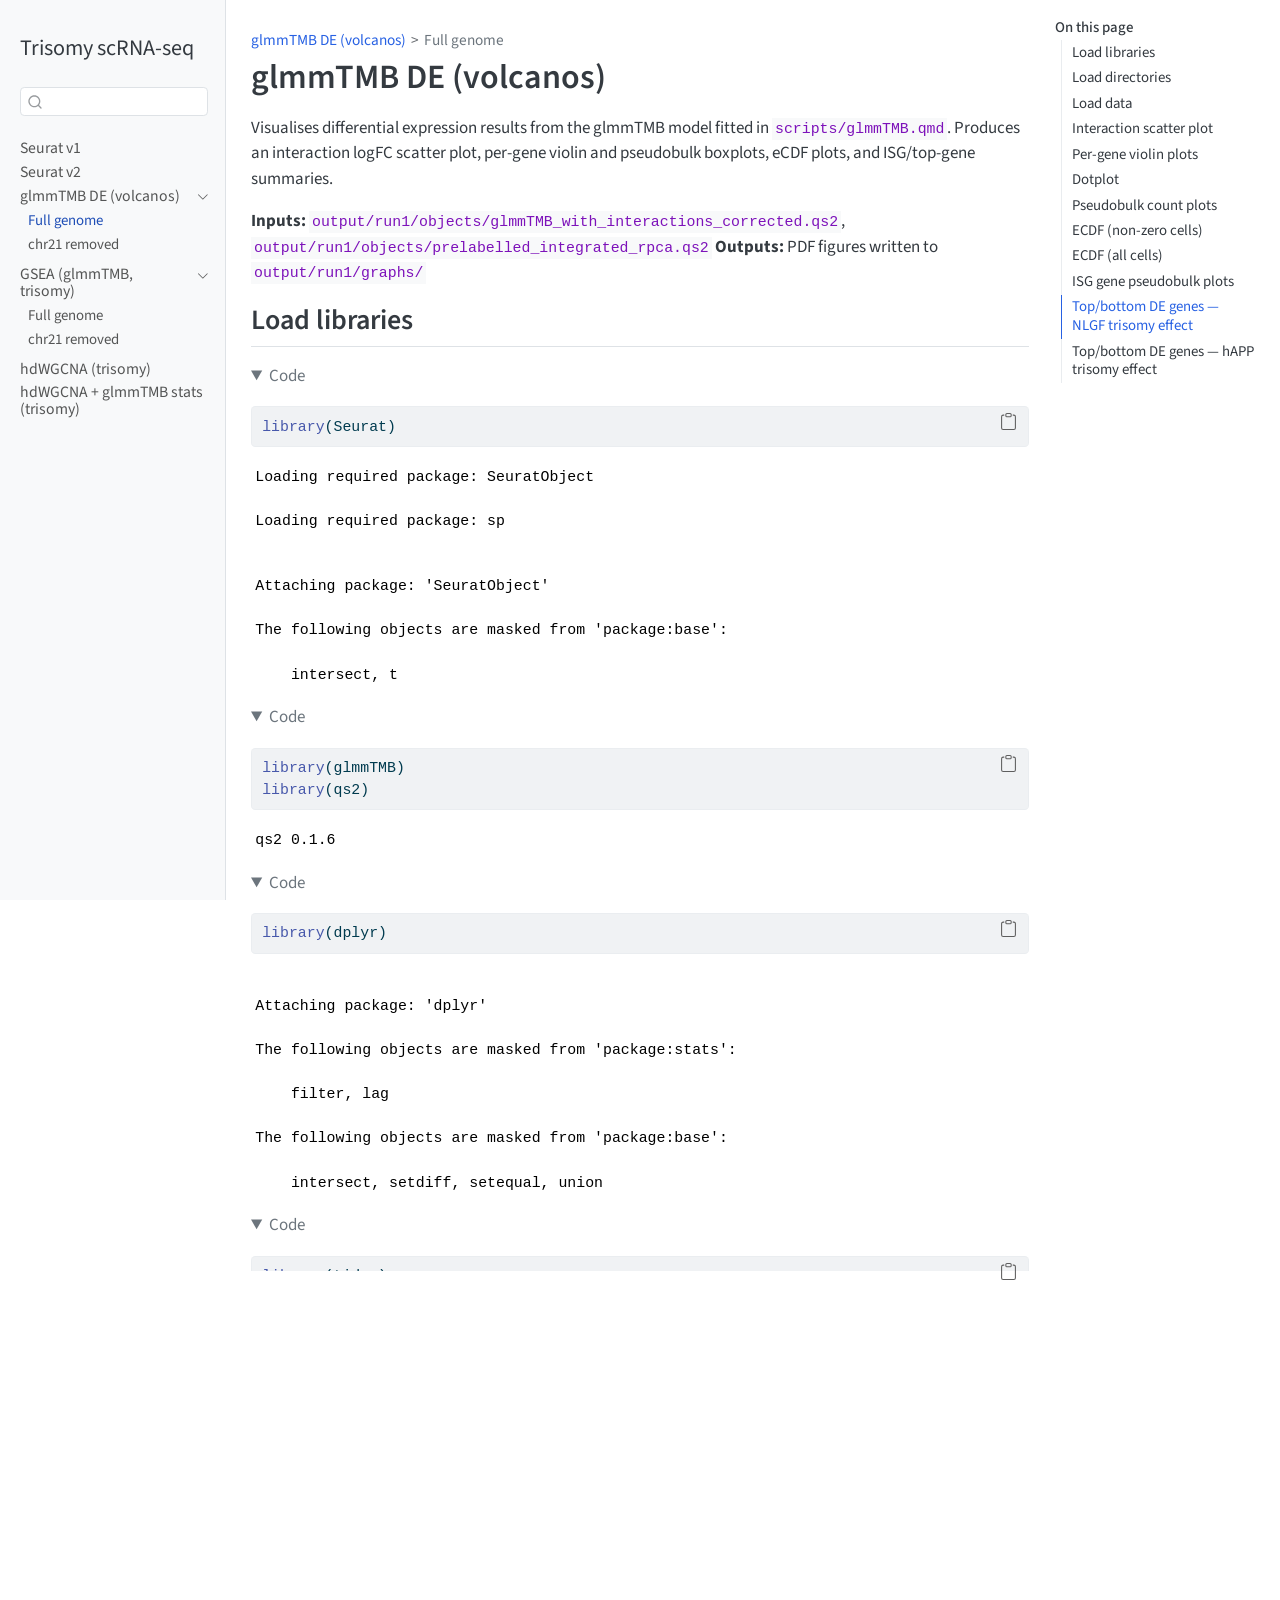
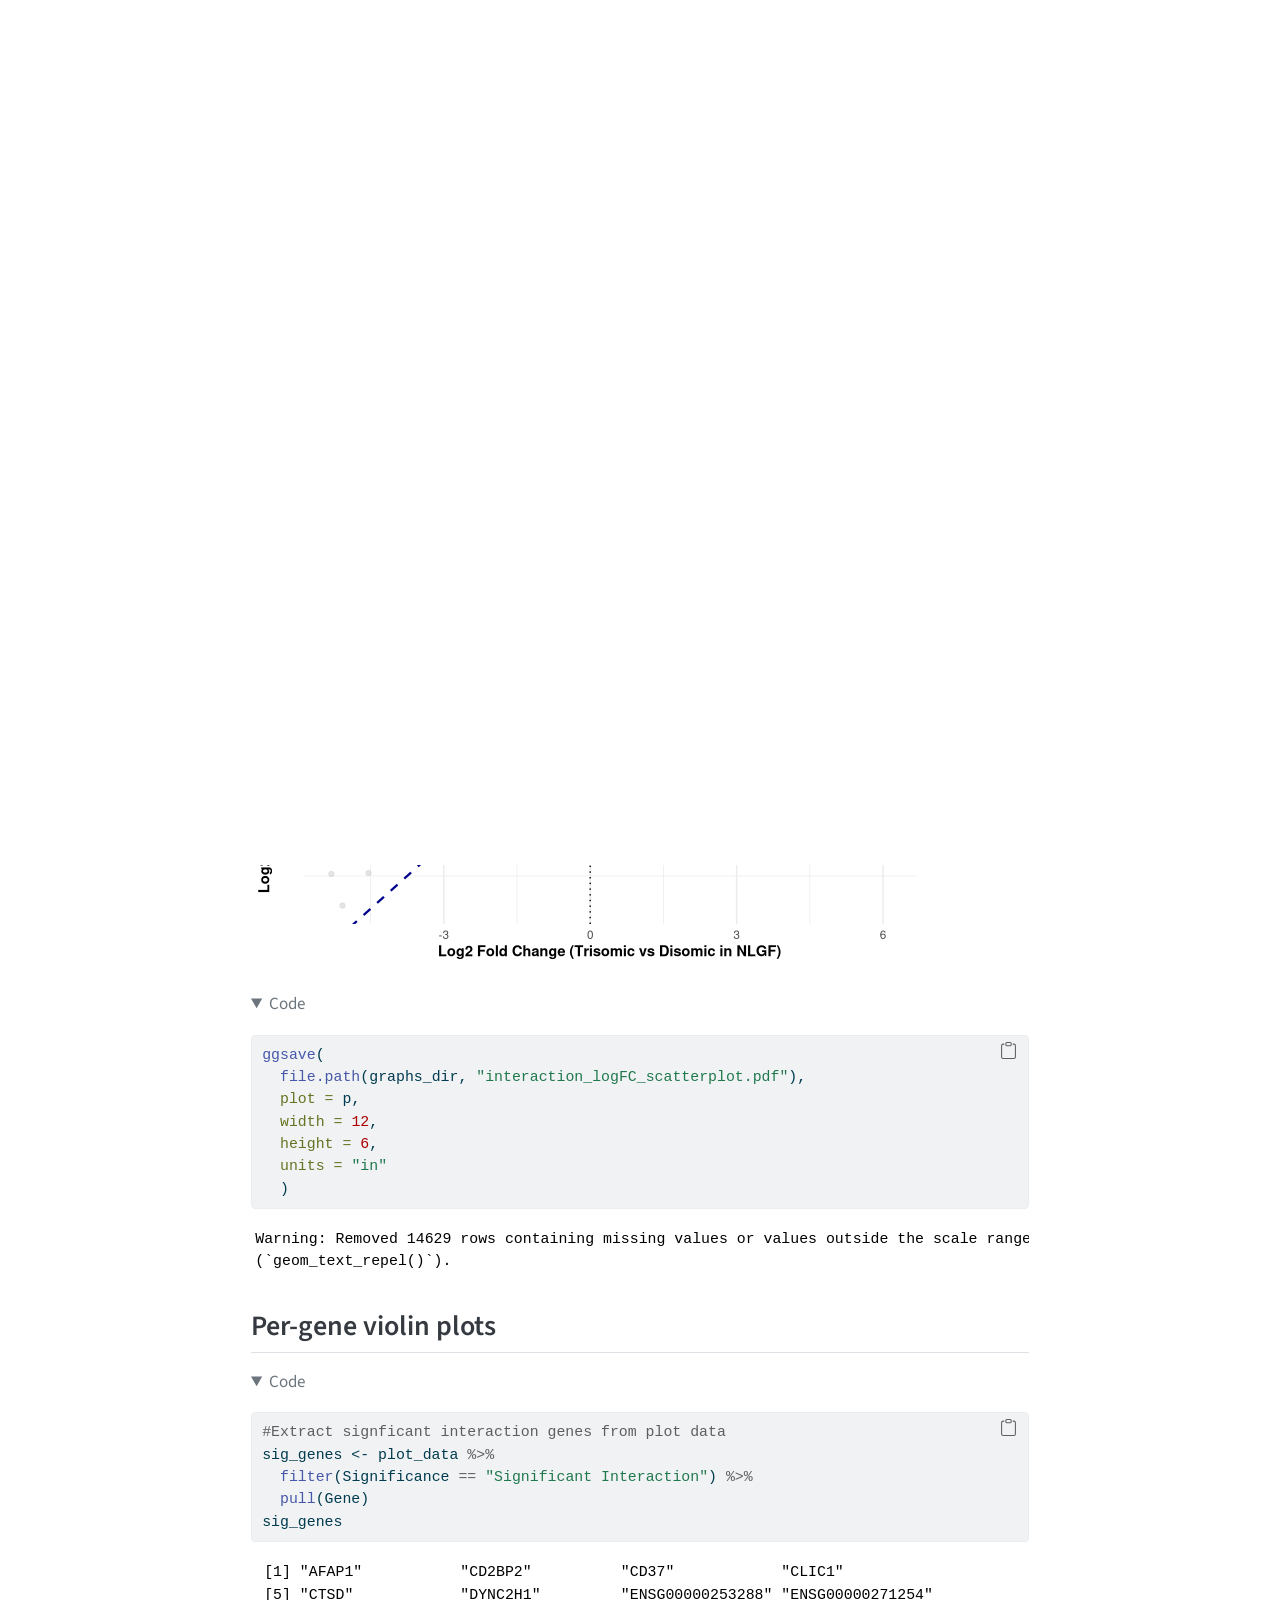
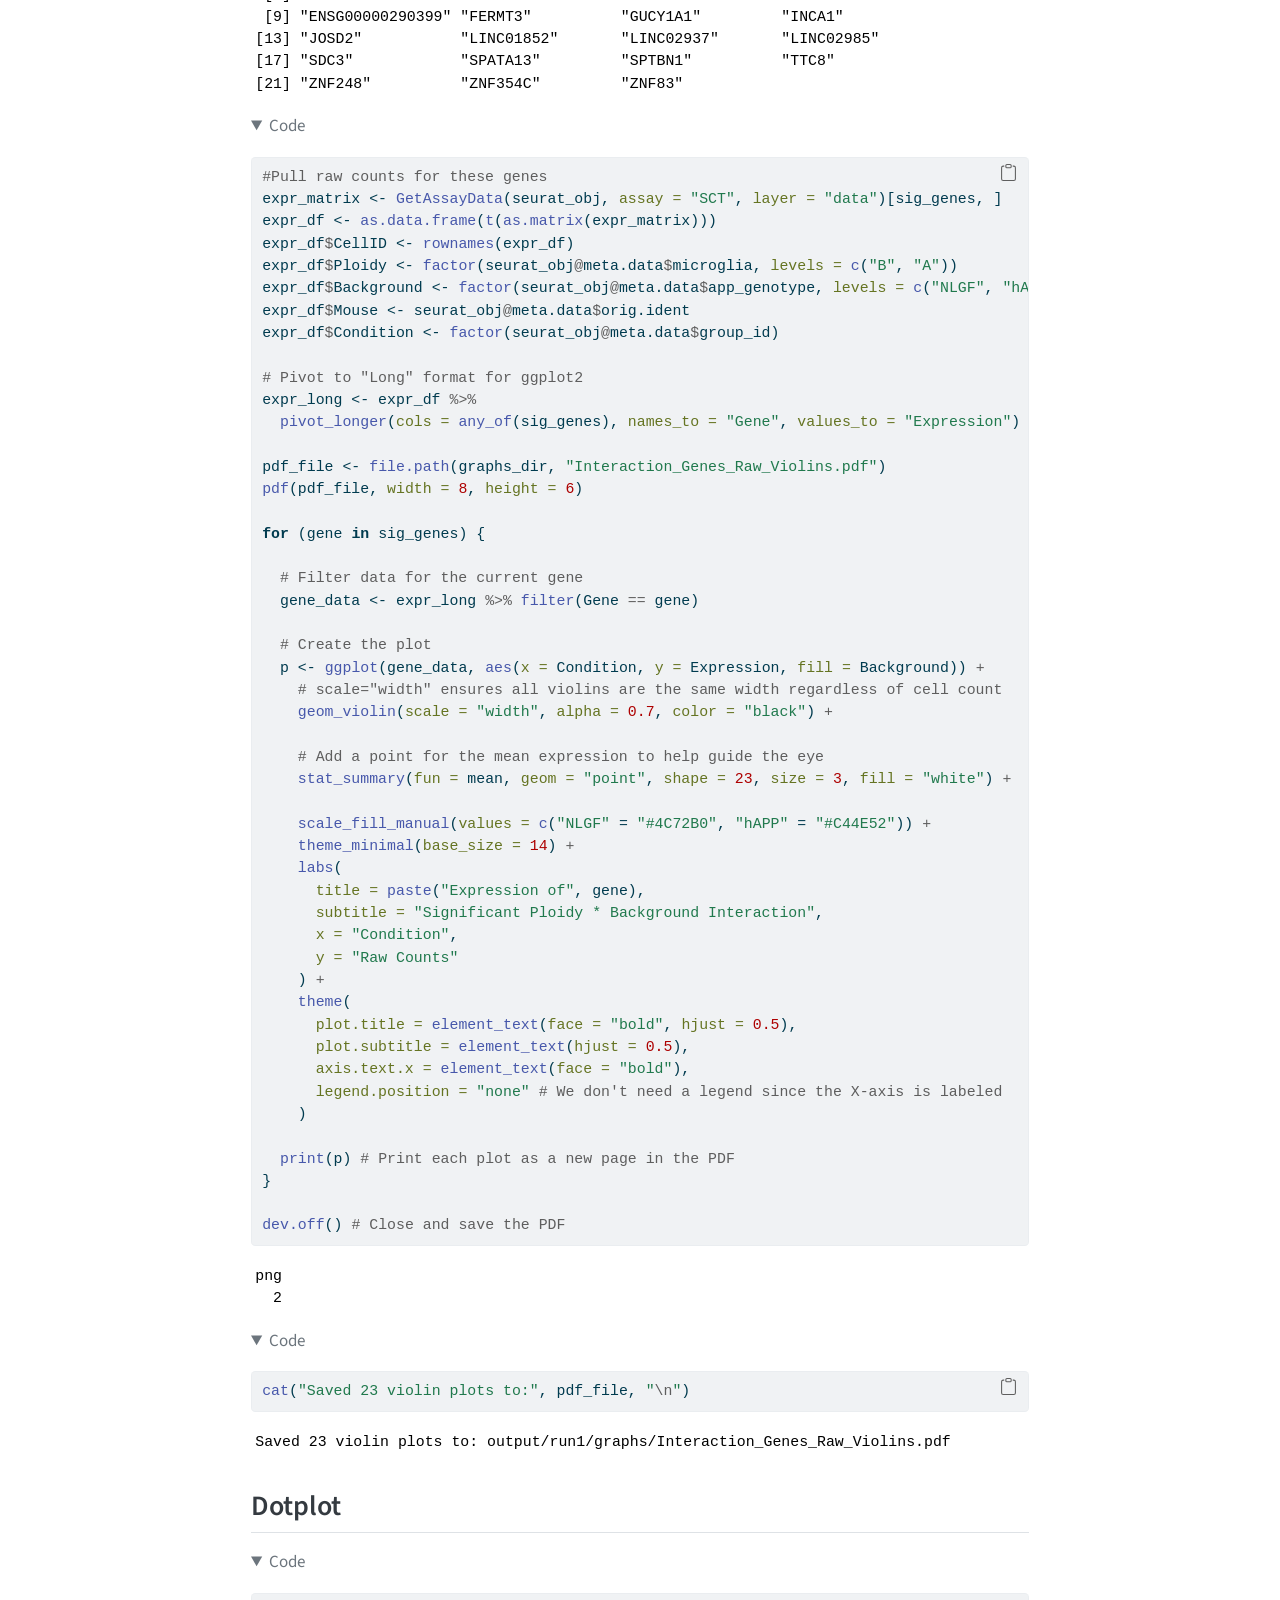
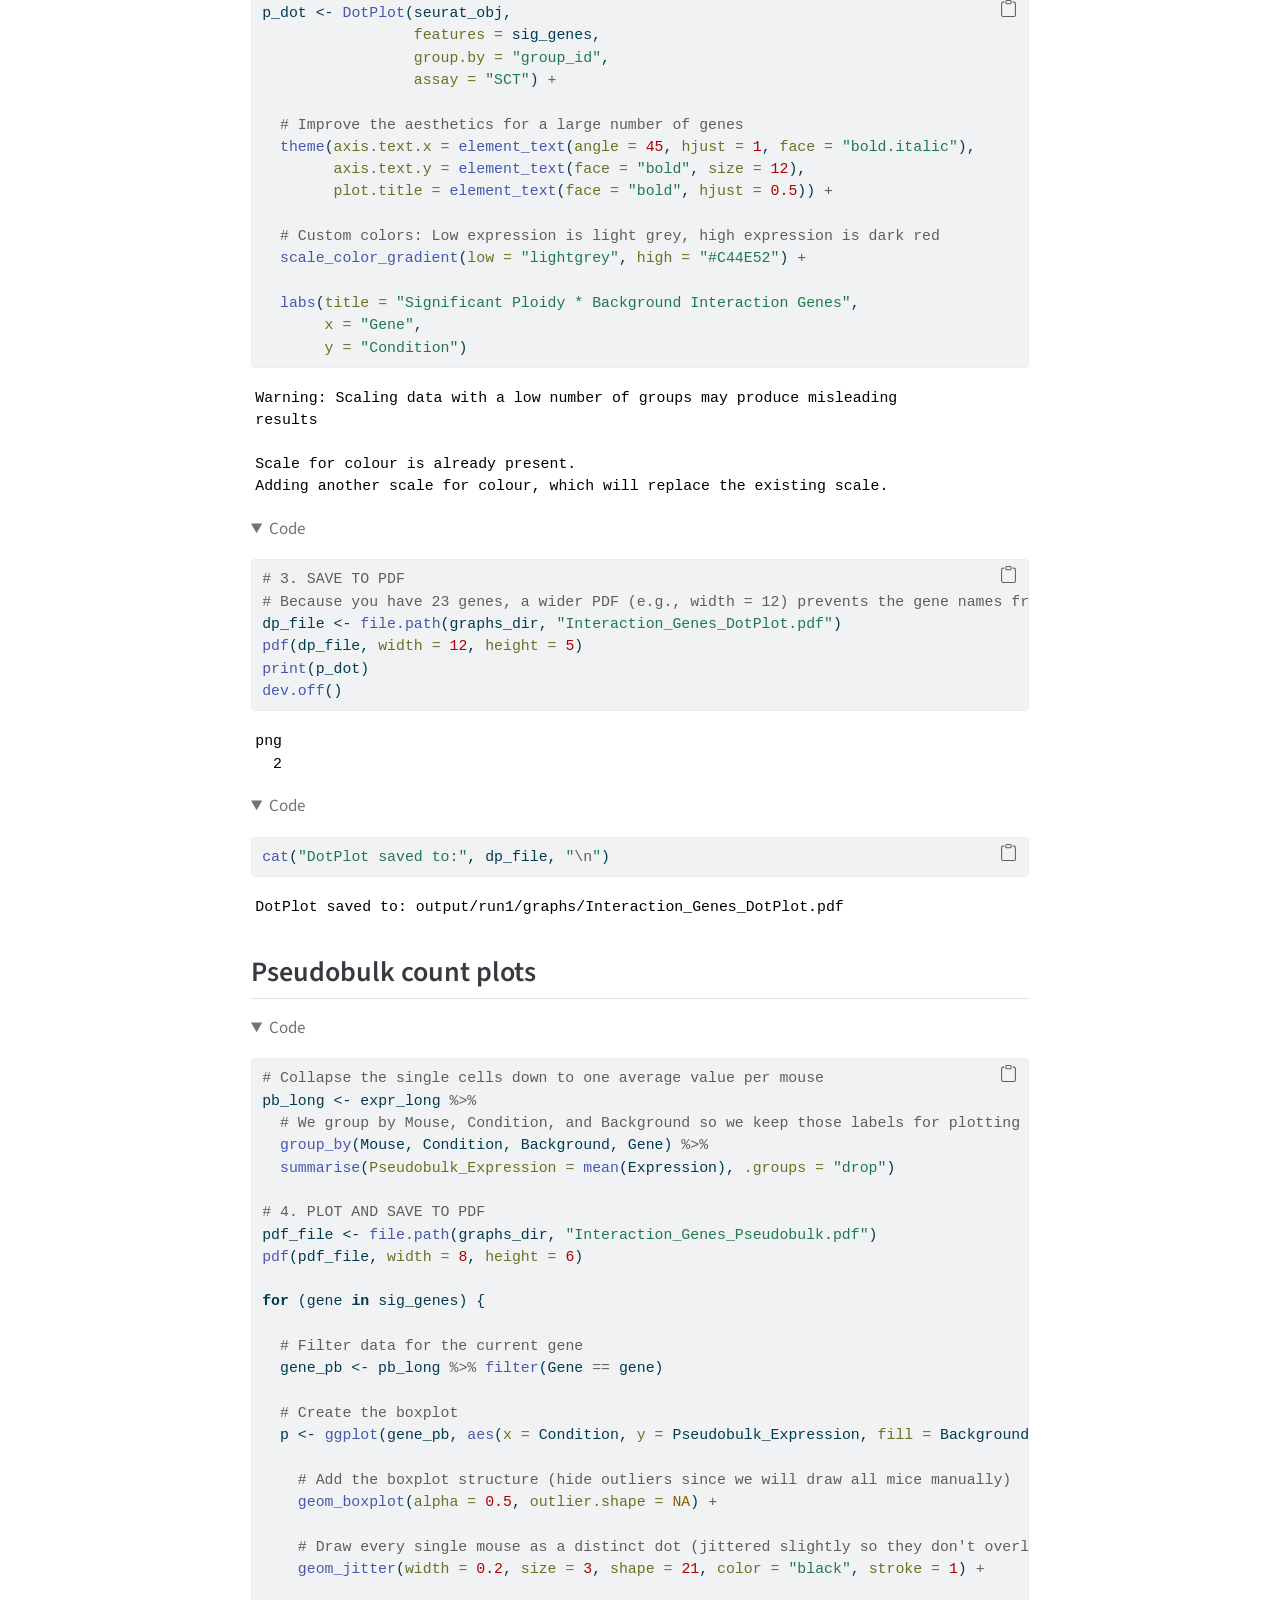
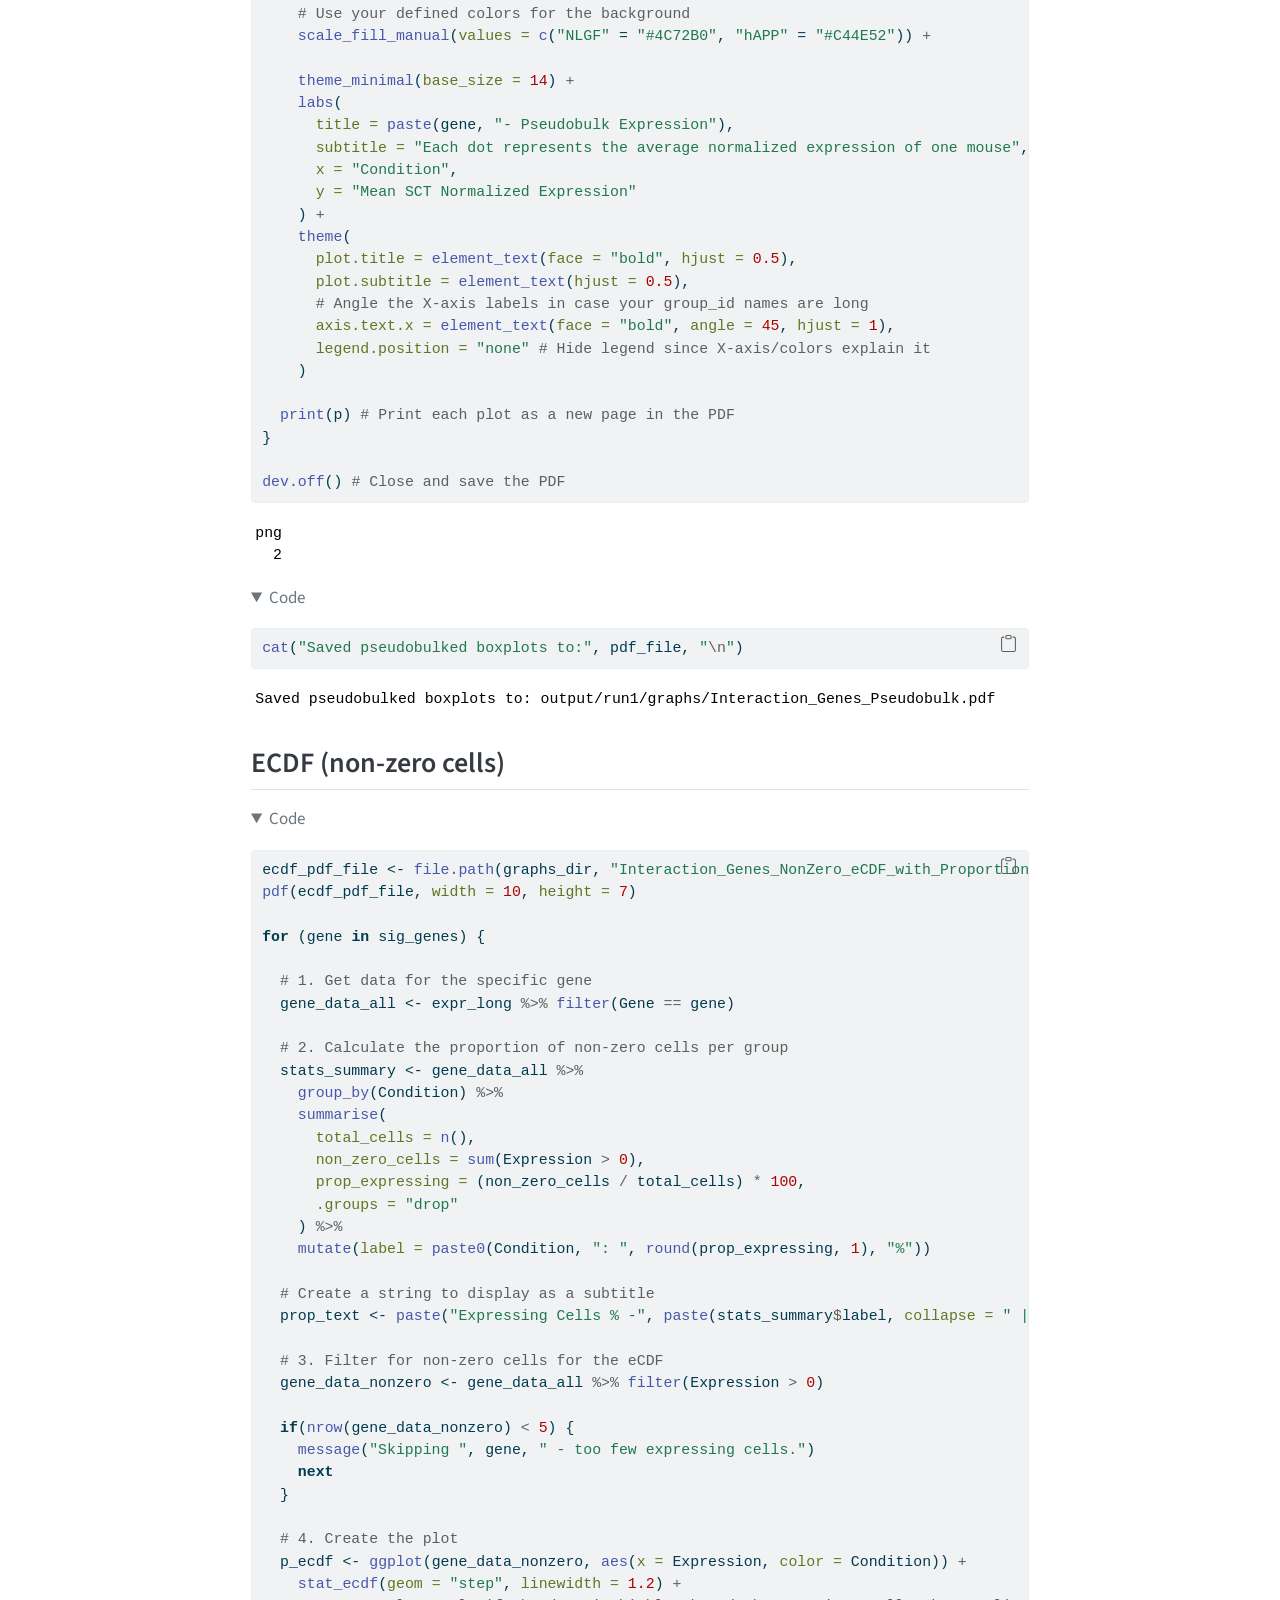
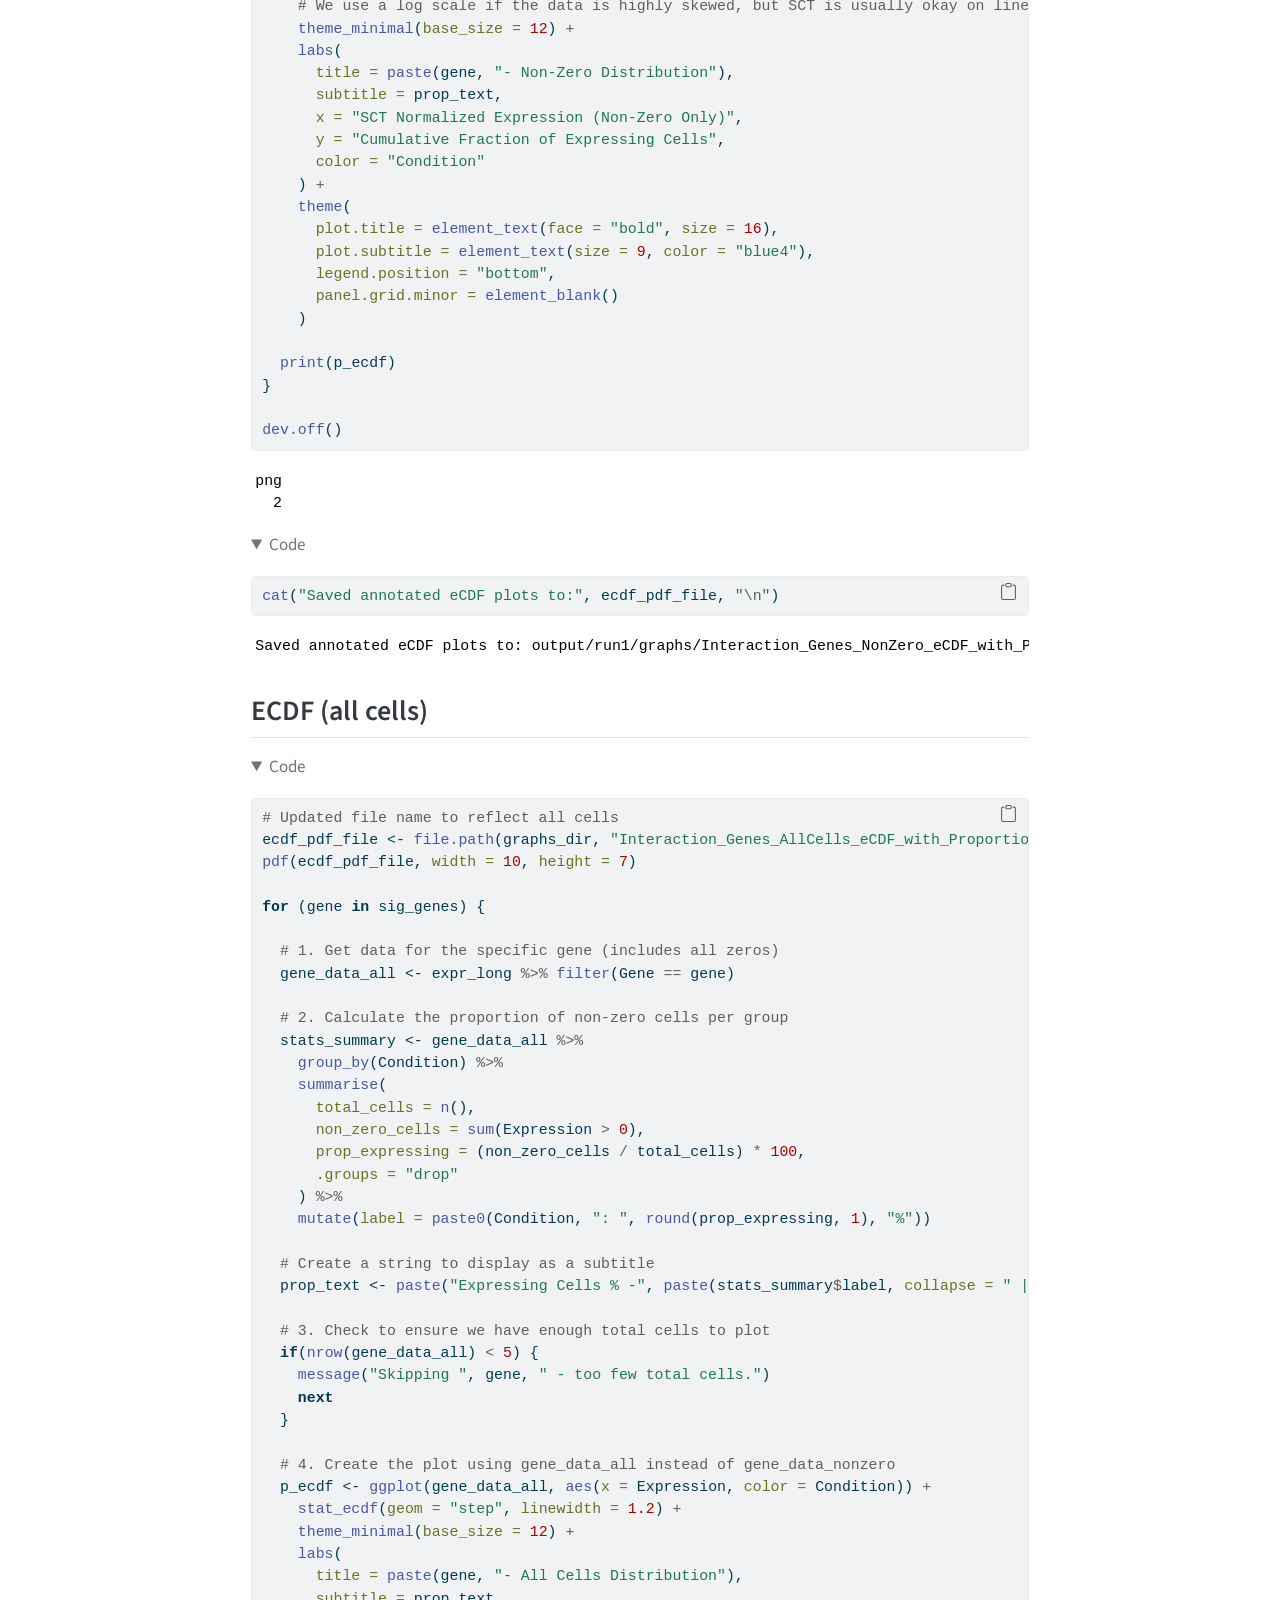
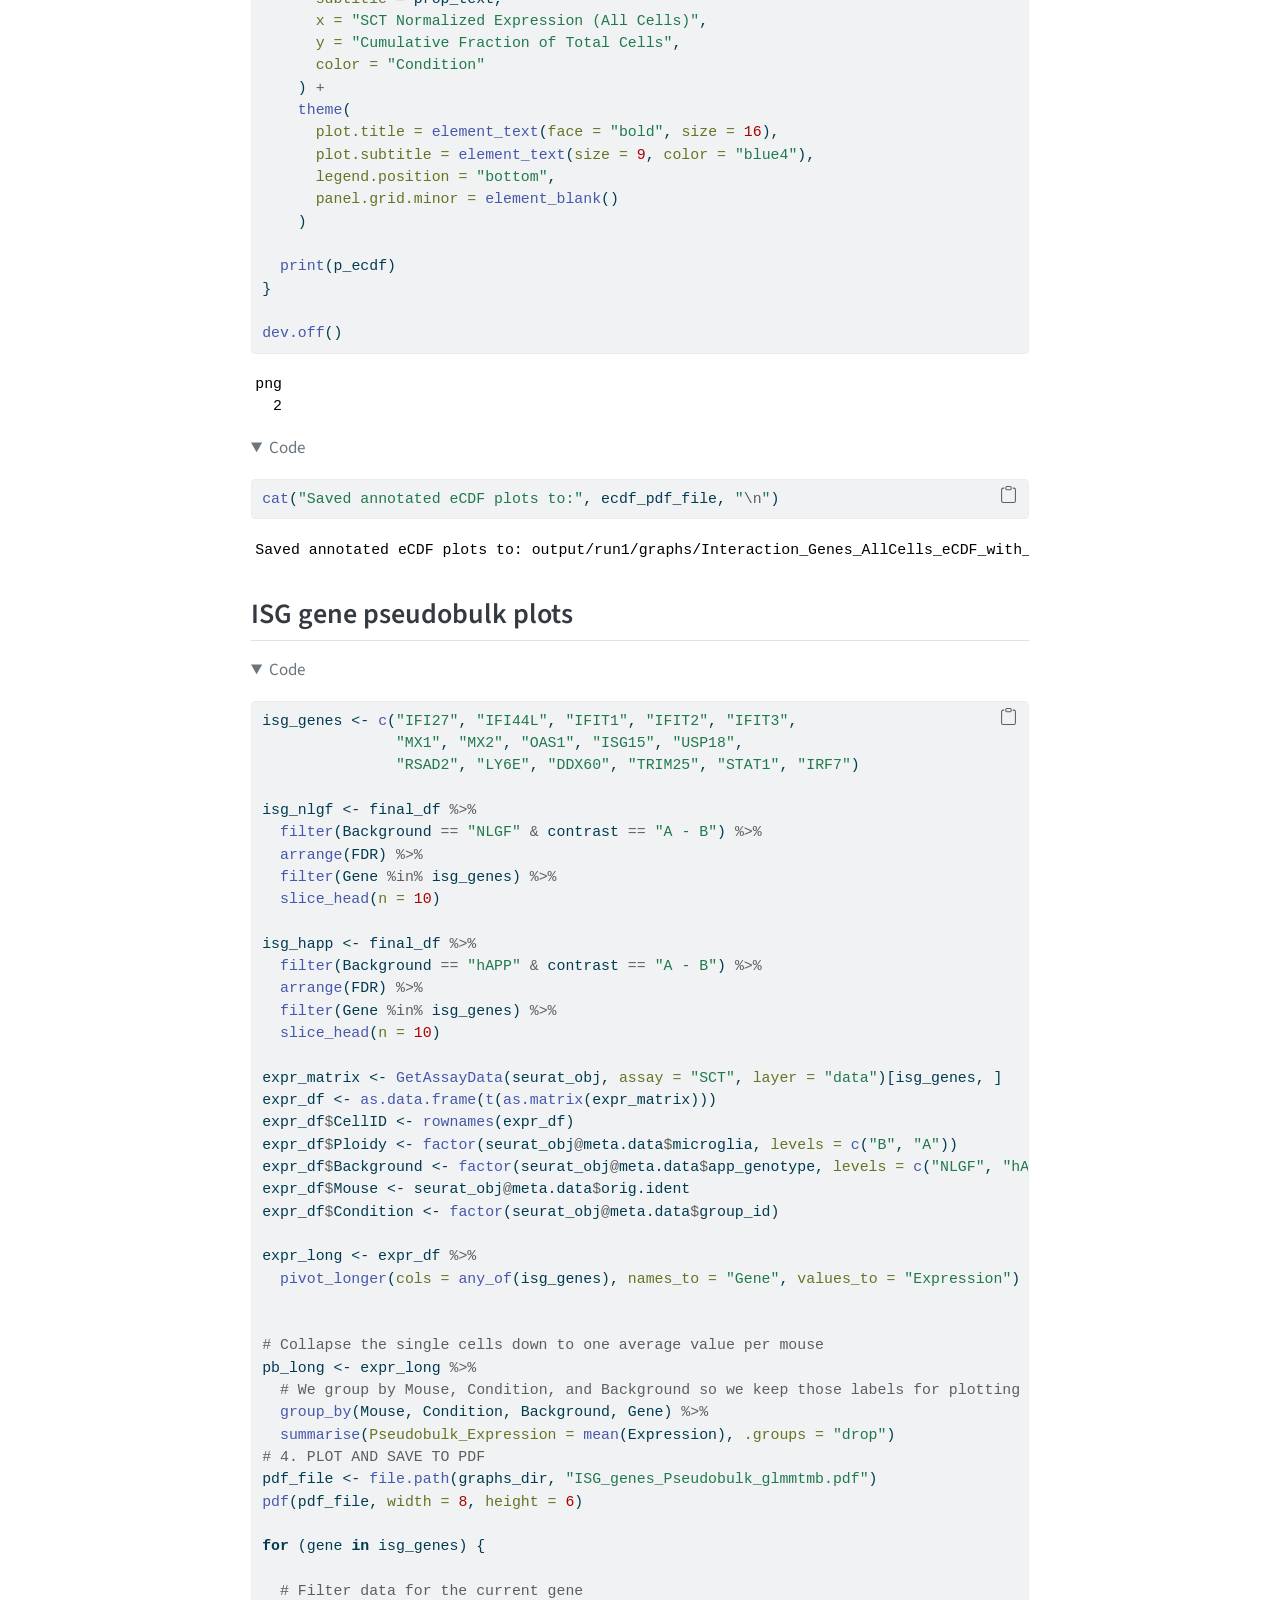
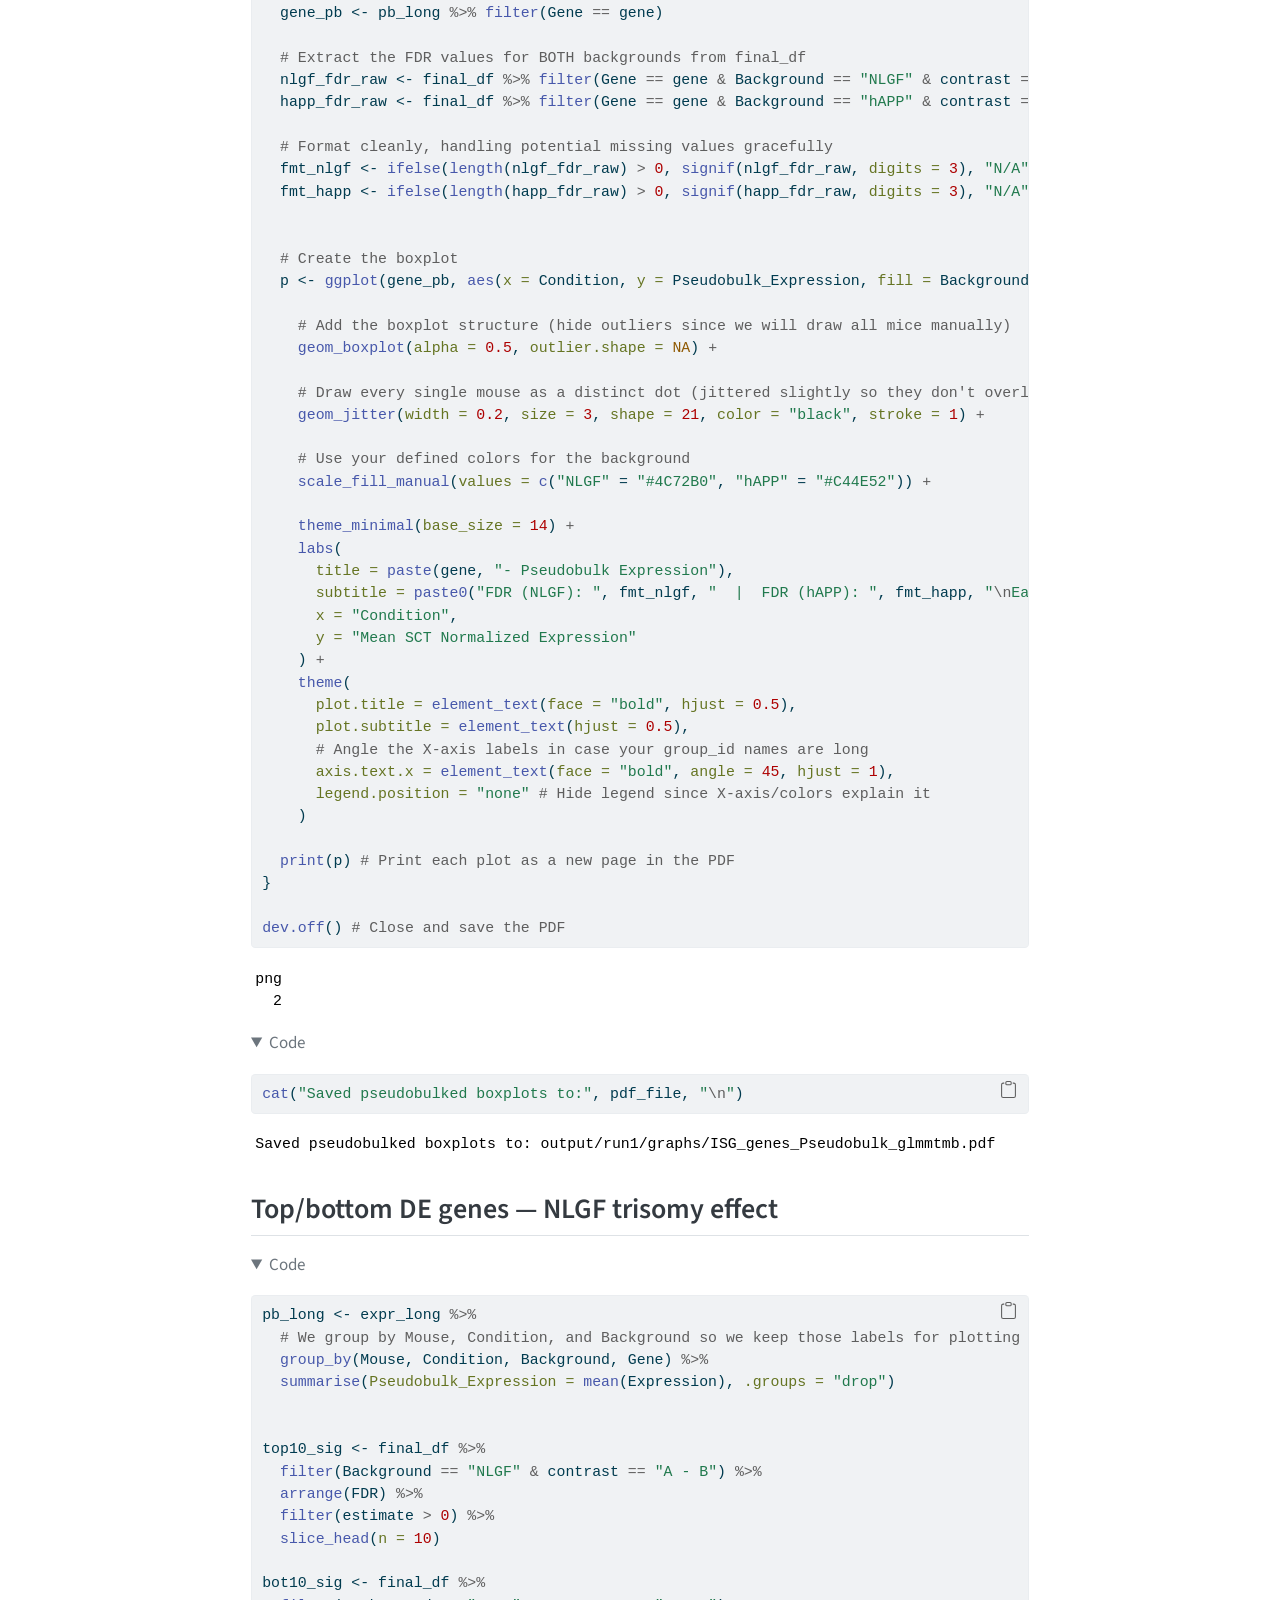
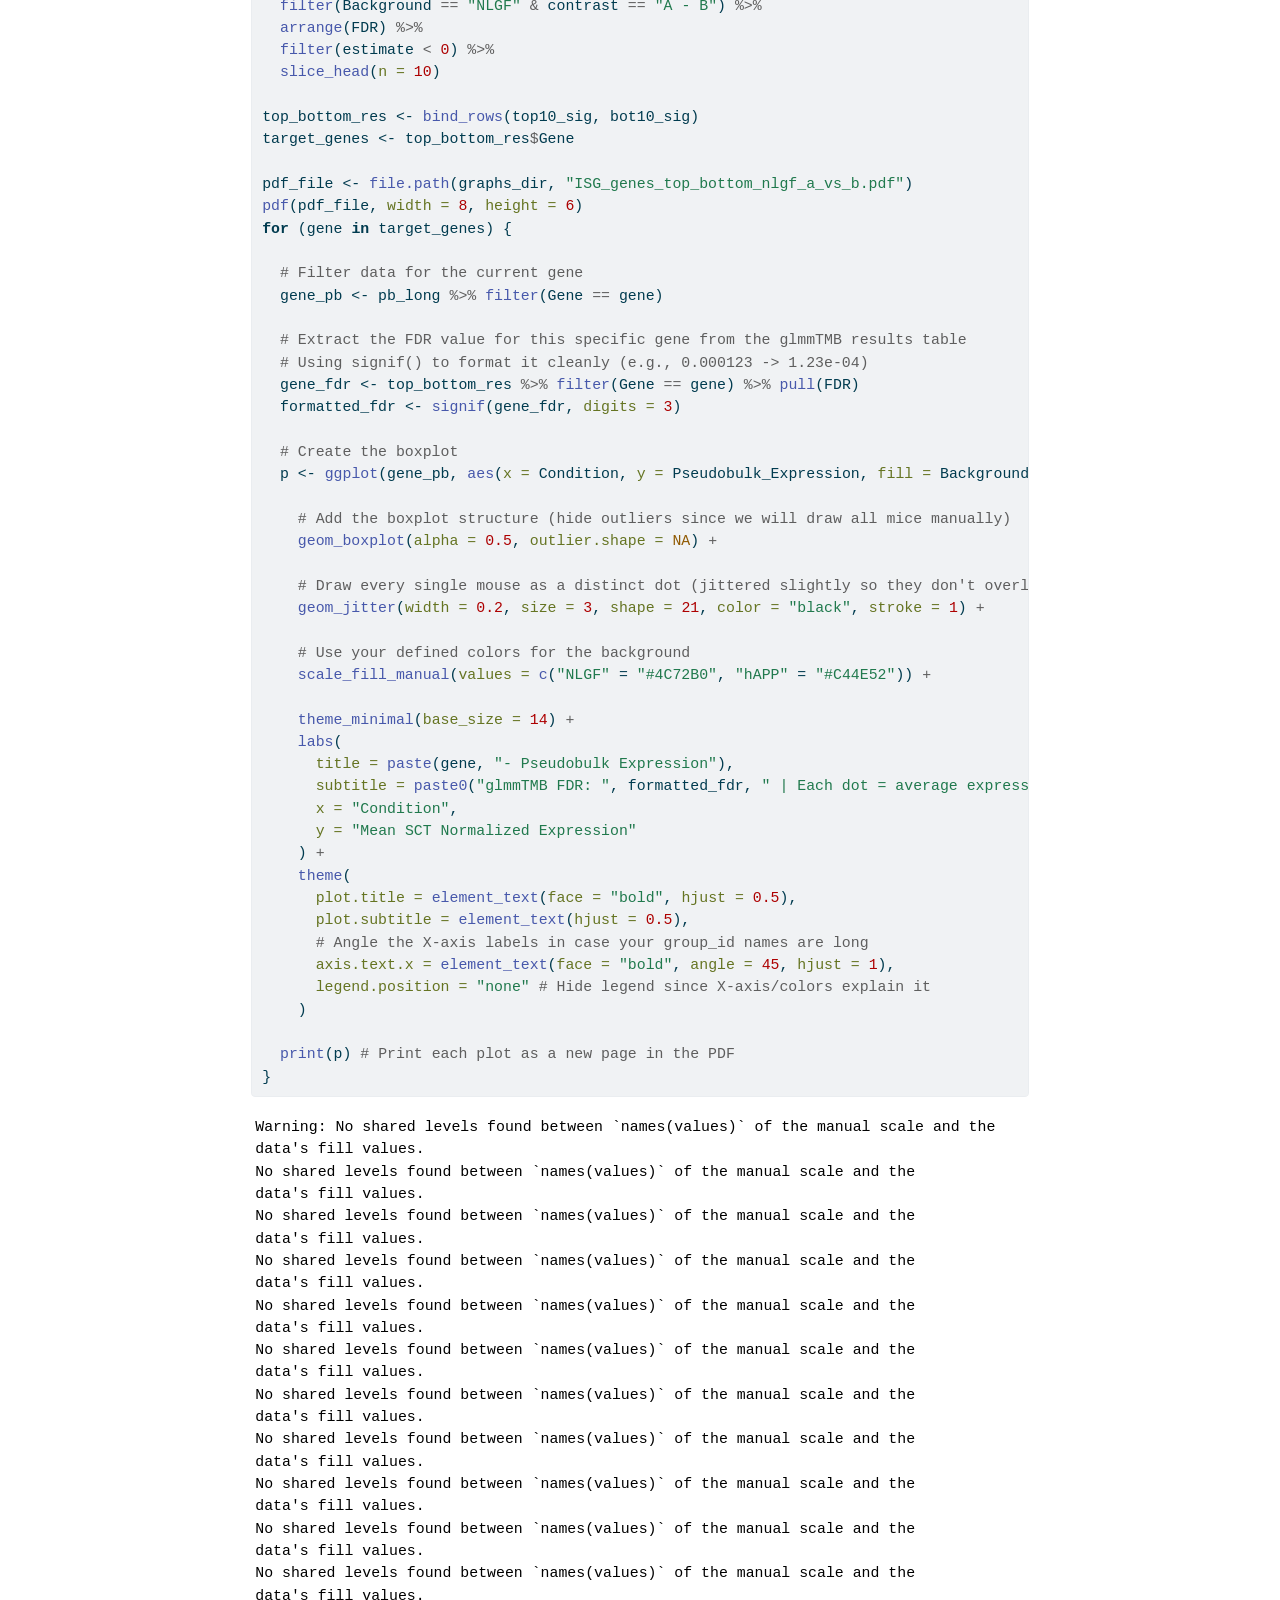
==== commit 808d6f55: "added no_chr21 renders" ====
--- a/docs/notebooks/glmmTMB_DE.html
+++ b/docs/notebooks/glmmTMB_DE.html
@@ -115,7 +115,7 @@
       <button type="button" class="quarto-btn-toggle btn" data-bs-toggle="collapse" role="button" data-bs-target=".quarto-sidebar-collapse-item" aria-controls="quarto-sidebar" aria-expanded="false" aria-label="Toggle sidebar navigation" onclick="if (window.quartoToggleHeadroom) { window.quartoToggleHeadroom(); }">
         <i class="bi bi-layout-text-sidebar-reverse"></i>
       </button>
-        <nav class="quarto-page-breadcrumbs" aria-label="breadcrumb"><ol class="breadcrumb"><li class="breadcrumb-item"><a href="../notebooks/glmmTMB_DE.html">glmmTMB DE (volcanos)</a></li></ol></nav>
+        <nav class="quarto-page-breadcrumbs" aria-label="breadcrumb"><ol class="breadcrumb"><li class="breadcrumb-item"><a href="../notebooks/glmmTMB_DE.html">glmmTMB DE (volcanos)</a></li><li class="breadcrumb-item"><a href="../notebooks/glmmTMB_DE.html">Full genome</a></li></ol></nav>
         <a class="flex-grow-1" role="navigation" data-bs-toggle="collapse" data-bs-target=".quarto-sidebar-collapse-item" aria-controls="quarto-sidebar" aria-expanded="false" aria-label="Toggle sidebar navigation" onclick="if (window.quartoToggleHeadroom) { window.quartoToggleHeadroom(); }">      
         </a>
       <button type="button" class="btn quarto-search-button" aria-label="Search" onclick="window.quartoOpenSearch();">
@@ -152,18 +152,52 @@
  <span class="menu-text">Seurat v2</span></a>
   </div>
 </li>
-        <li class="sidebar-item">
+        <li class="sidebar-item sidebar-item-section">
+      <div class="sidebar-item-container"> 
+            <a class="sidebar-item-text sidebar-link text-start" data-bs-toggle="collapse" data-bs-target="#quarto-sidebar-section-1" role="navigation" aria-expanded="true">
+ <span class="menu-text">glmmTMB DE (volcanos)</span></a>
+          <a class="sidebar-item-toggle text-start" data-bs-toggle="collapse" data-bs-target="#quarto-sidebar-section-1" role="navigation" aria-expanded="true" aria-label="Toggle section">
+            <i class="bi bi-chevron-right ms-2"></i>
+          </a> 
+      </div>
+      <ul id="quarto-sidebar-section-1" class="collapse list-unstyled sidebar-section depth1 show">  
+          <li class="sidebar-item">
   <div class="sidebar-item-container"> 
   <a href="../notebooks/glmmTMB_DE.html" class="sidebar-item-text sidebar-link active">
- <span class="menu-text">glmmTMB DE (volcanos)</span></a>
+ <span class="menu-text">Full genome</span></a>
   </div>
 </li>
-        <li class="sidebar-item">
+          <li class="sidebar-item">
+  <div class="sidebar-item-container"> 
+  <a href="../notebooks/glmmTMB_DE_chr21_removed.html" class="sidebar-item-text sidebar-link">
+ <span class="menu-text">chr21 removed</span></a>
+  </div>
+</li>
+      </ul>
+  </li>
+        <li class="sidebar-item sidebar-item-section">
+      <div class="sidebar-item-container"> 
+            <a class="sidebar-item-text sidebar-link text-start" data-bs-toggle="collapse" data-bs-target="#quarto-sidebar-section-2" role="navigation" aria-expanded="true">
+ <span class="menu-text">GSEA (glmmTMB, trisomy)</span></a>
+          <a class="sidebar-item-toggle text-start" data-bs-toggle="collapse" data-bs-target="#quarto-sidebar-section-2" role="navigation" aria-expanded="true" aria-label="Toggle section">
+            <i class="bi bi-chevron-right ms-2"></i>
+          </a> 
+      </div>
+      <ul id="quarto-sidebar-section-2" class="collapse list-unstyled sidebar-section depth1 show">  
+          <li class="sidebar-item">
   <div class="sidebar-item-container"> 
   <a href="../notebooks/gsea_glmmTMB_trisomy.html" class="sidebar-item-text sidebar-link">
- <span class="menu-text">GSEA (glmmTMB, trisomy)</span></a>
+ <span class="menu-text">Full genome</span></a>
   </div>
 </li>
+          <li class="sidebar-item">
+  <div class="sidebar-item-container"> 
+  <a href="../notebooks/gsea_glmmTMB_trisomy_chr21_removed.html" class="sidebar-item-text sidebar-link">
+ <span class="menu-text">chr21 removed</span></a>
+  </div>
+</li>
+      </ul>
+  </li>
         <li class="sidebar-item">
   <div class="sidebar-item-container"> 
   <a href="../notebooks/hdwgcna_trisomy.html" class="sidebar-item-text sidebar-link">
@@ -204,7 +238,7 @@
 <!-- main -->
 <main class="content" id="quarto-document-content">
 
-<header id="title-block-header" class="quarto-title-block default">
+<header id="title-block-header" class="quarto-title-block default"><nav class="quarto-page-breadcrumbs quarto-title-breadcrumbs d-none d-lg-block" aria-label="breadcrumb"><ol class="breadcrumb"><li class="breadcrumb-item"><a href="../notebooks/glmmTMB_DE.html">glmmTMB DE (volcanos)</a></li><li class="breadcrumb-item"><a href="../notebooks/glmmTMB_DE.html">Full genome</a></li></ol></nav>
 <div class="quarto-title">
 <h1 class="title">glmmTMB DE (volcanos)</h1>
 </div>
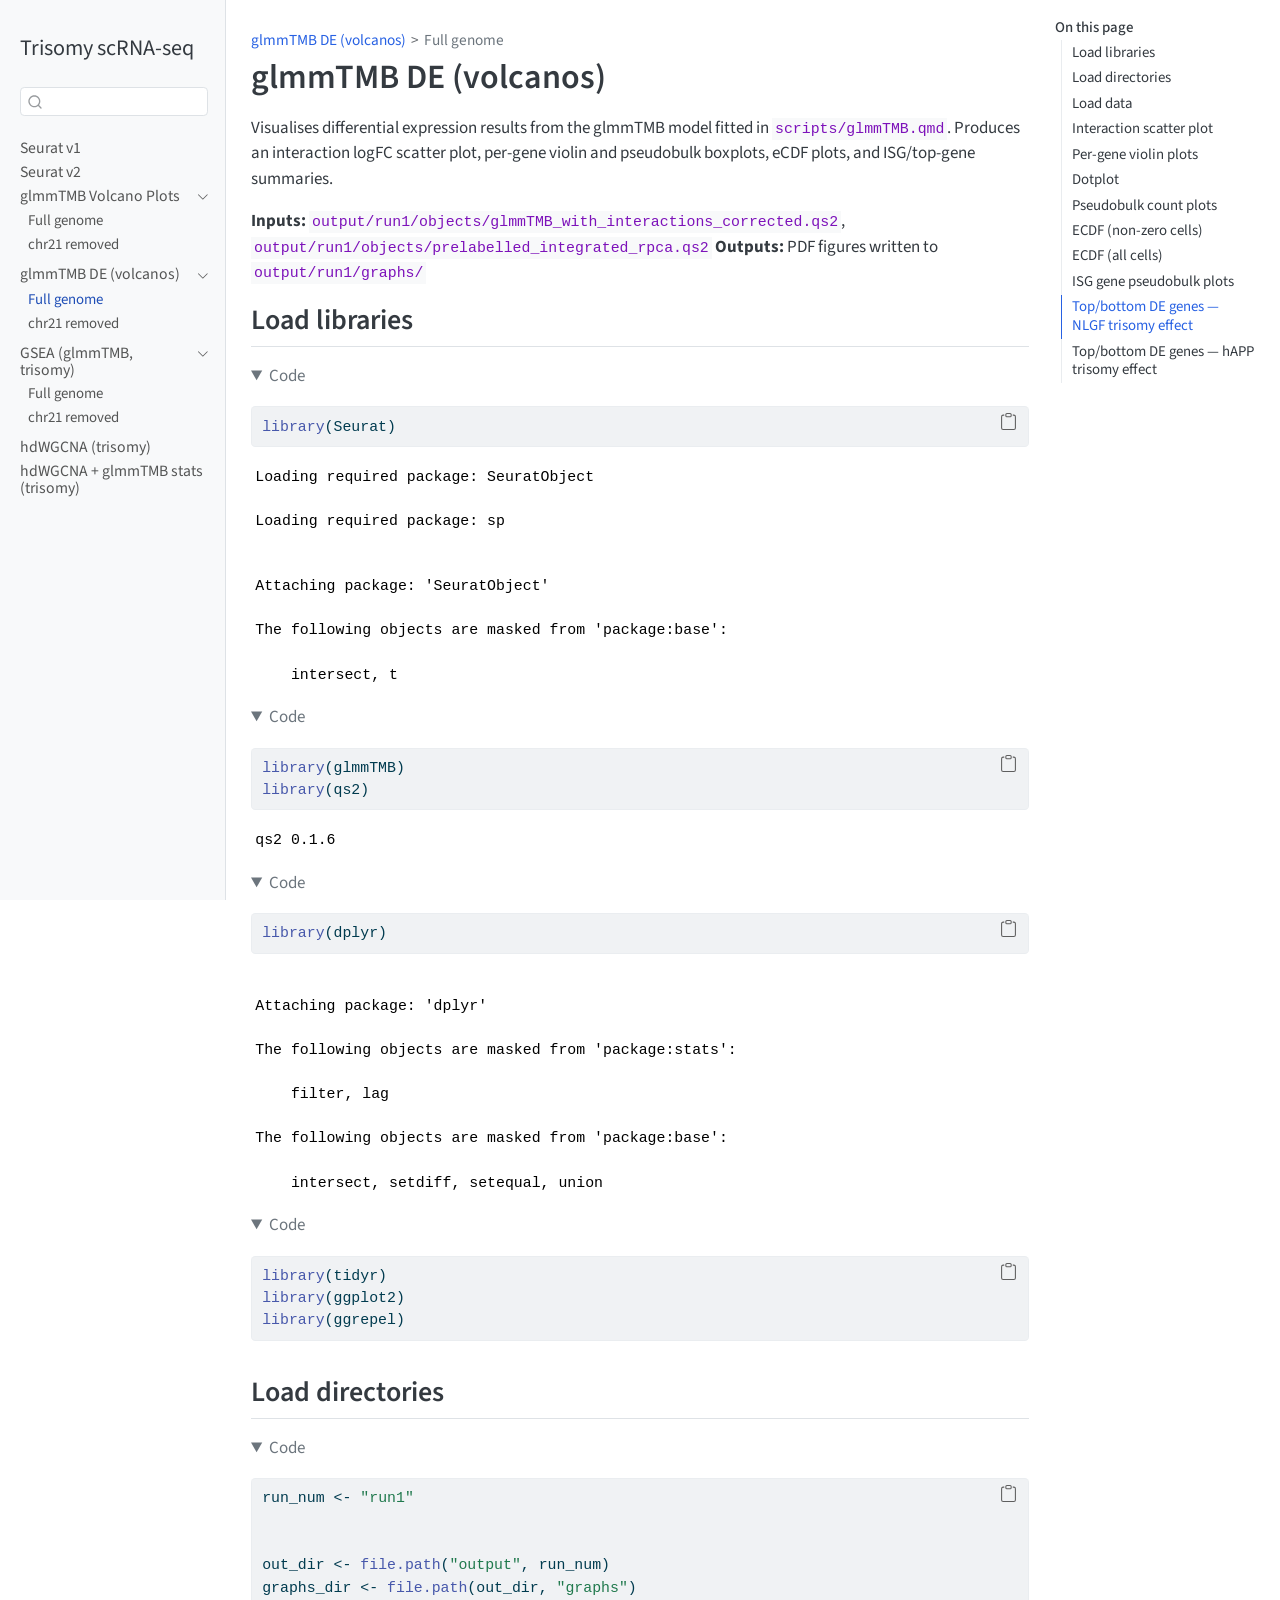
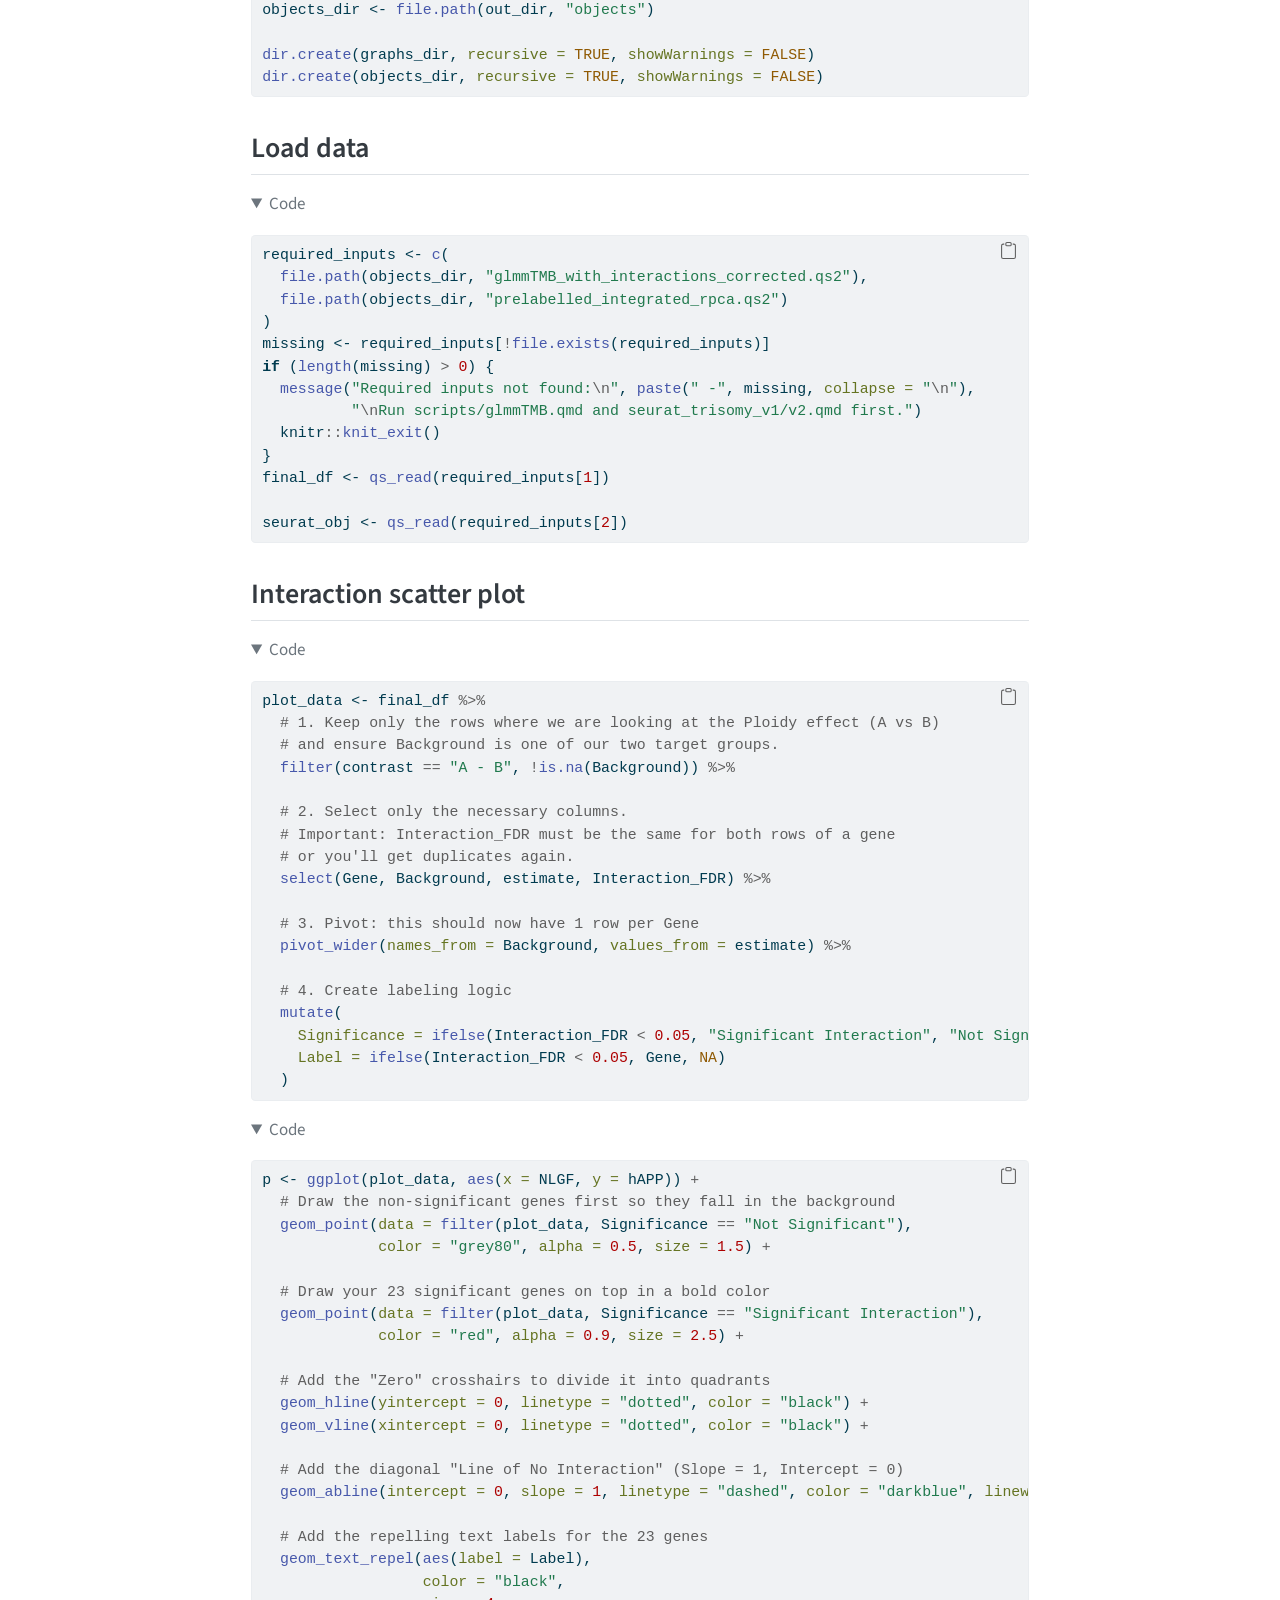
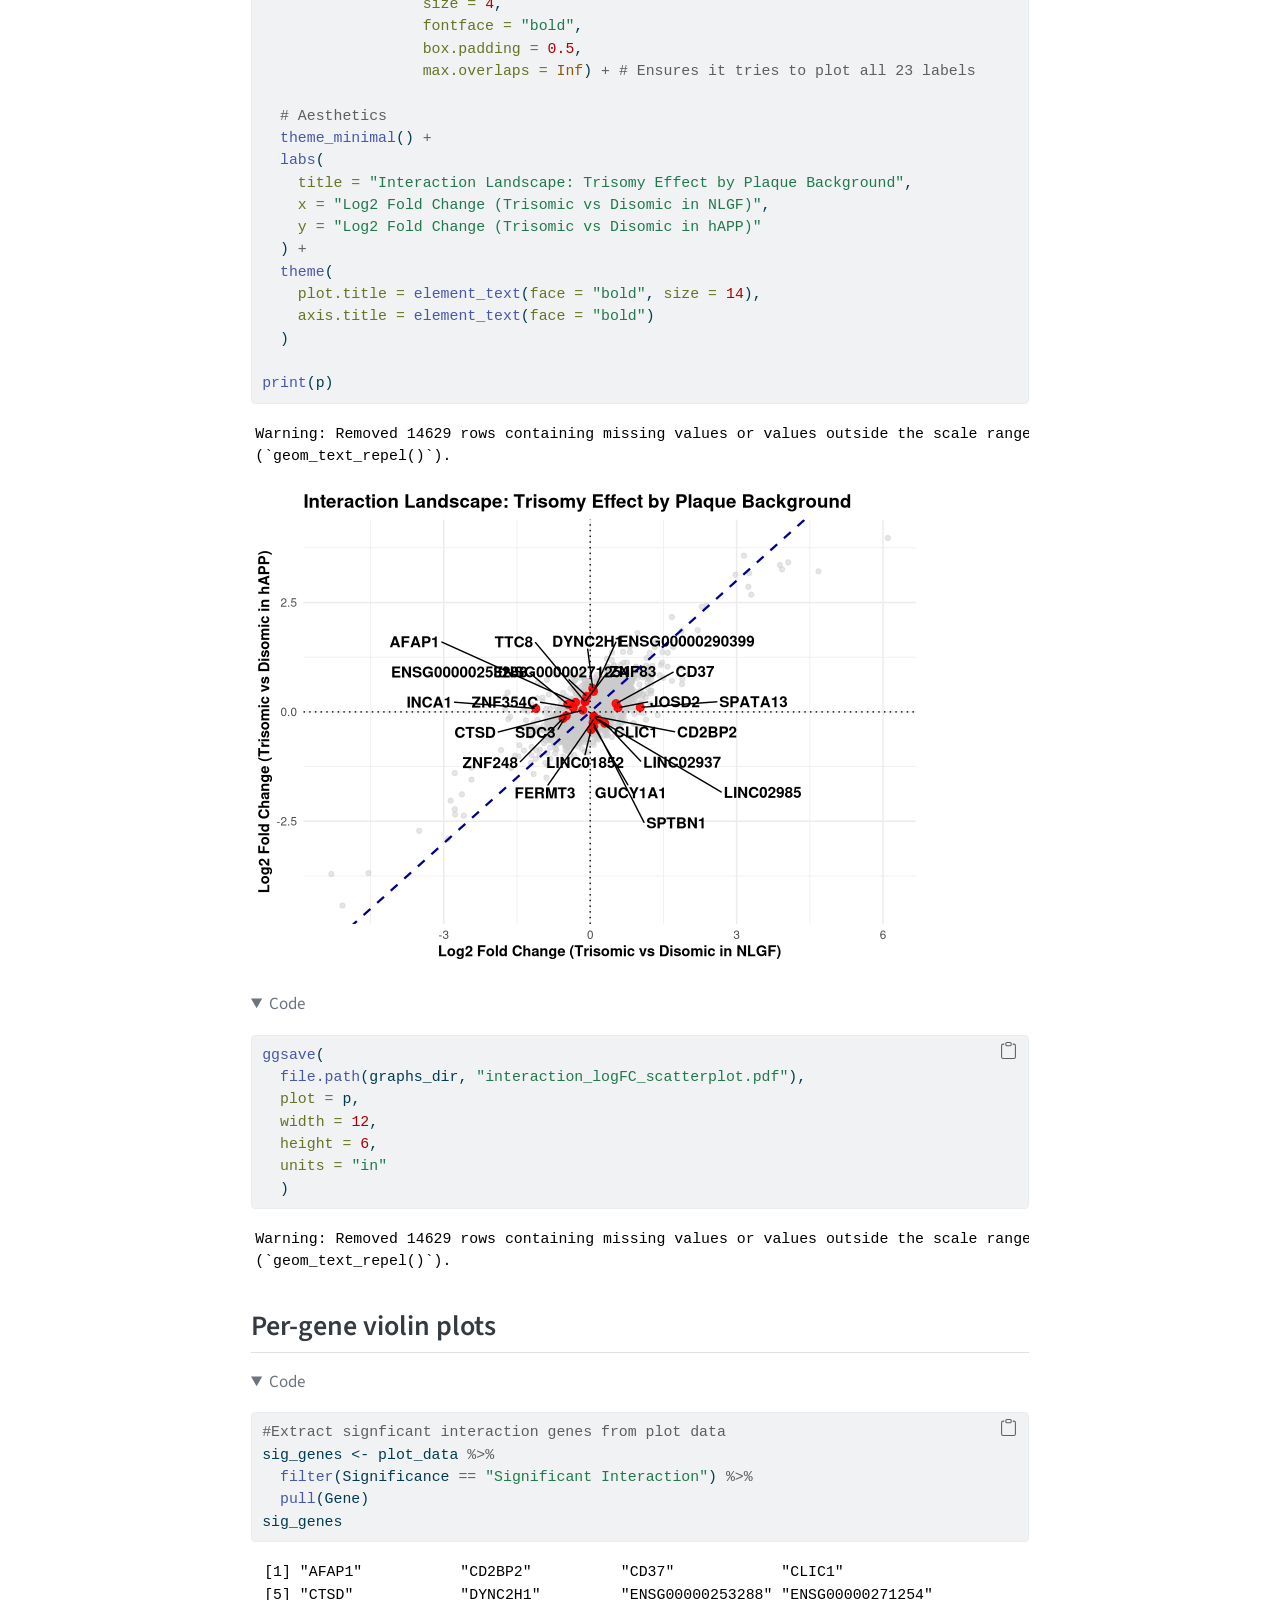
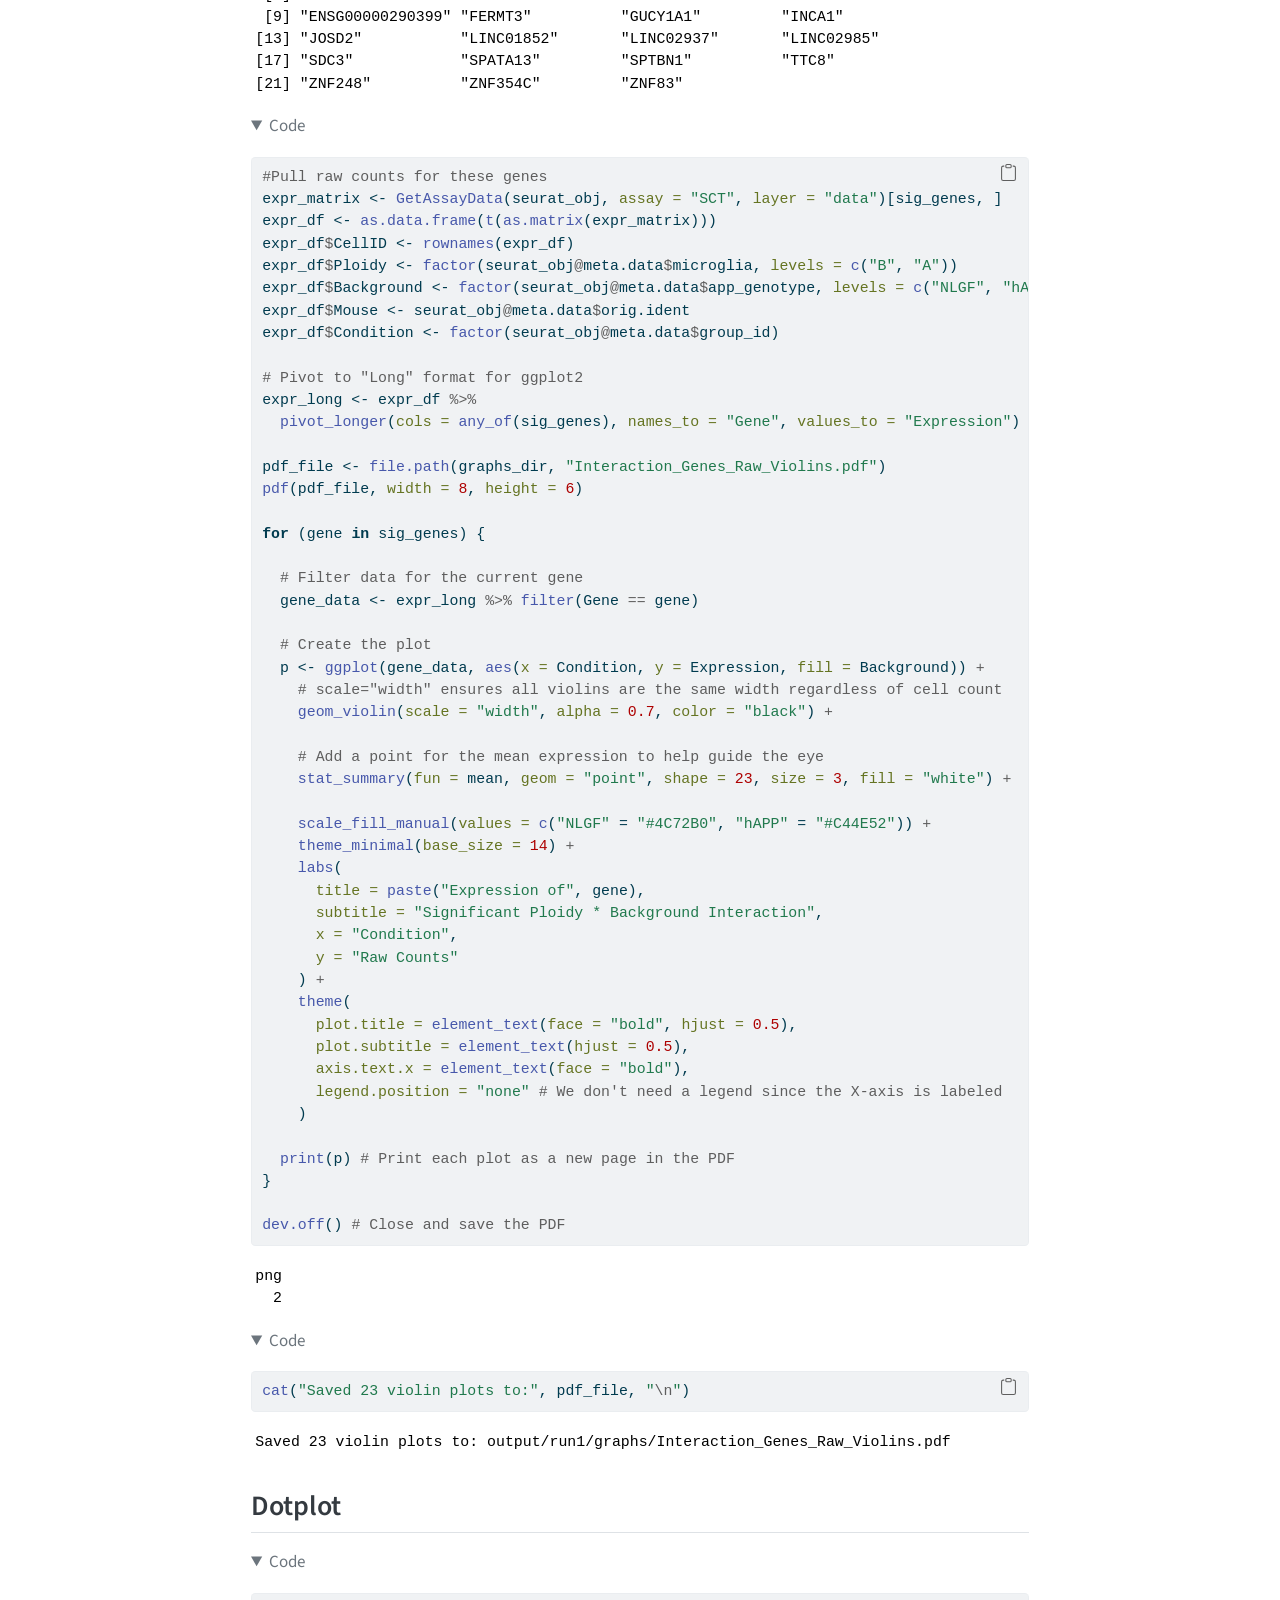
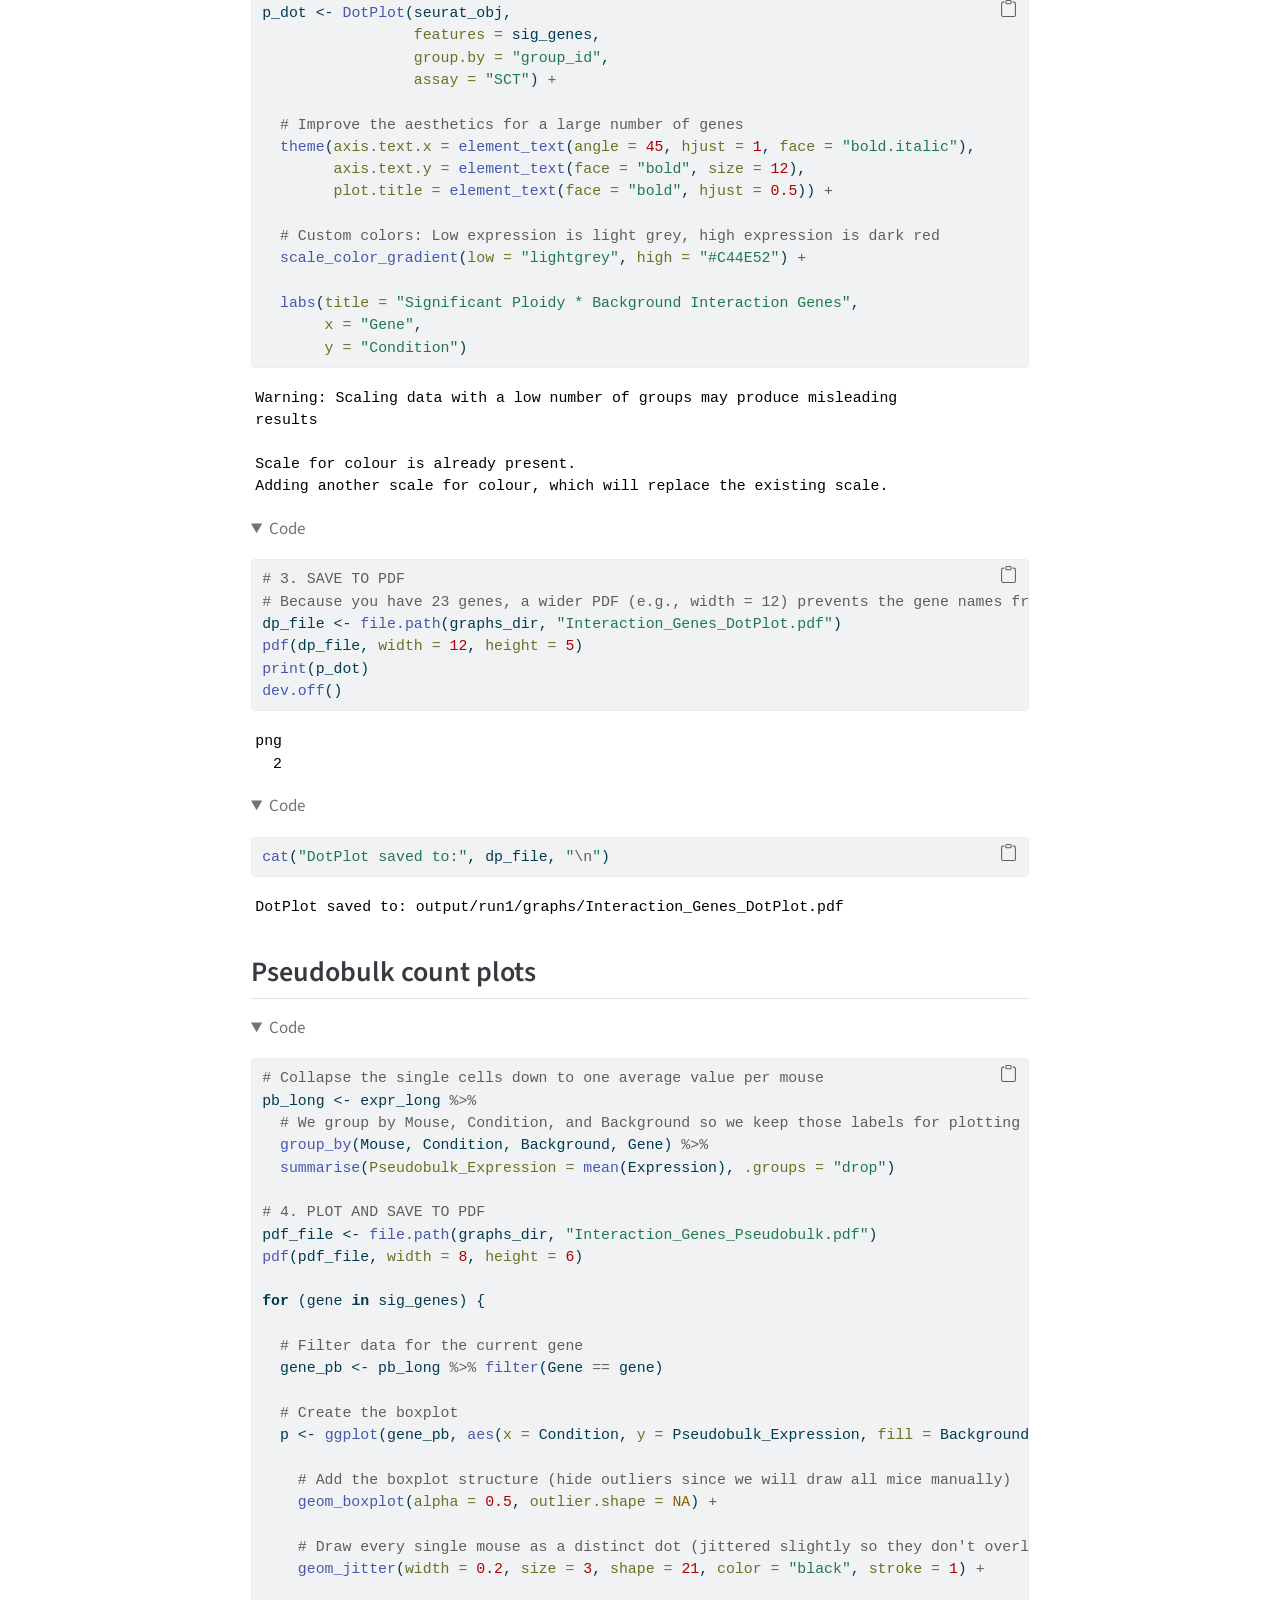
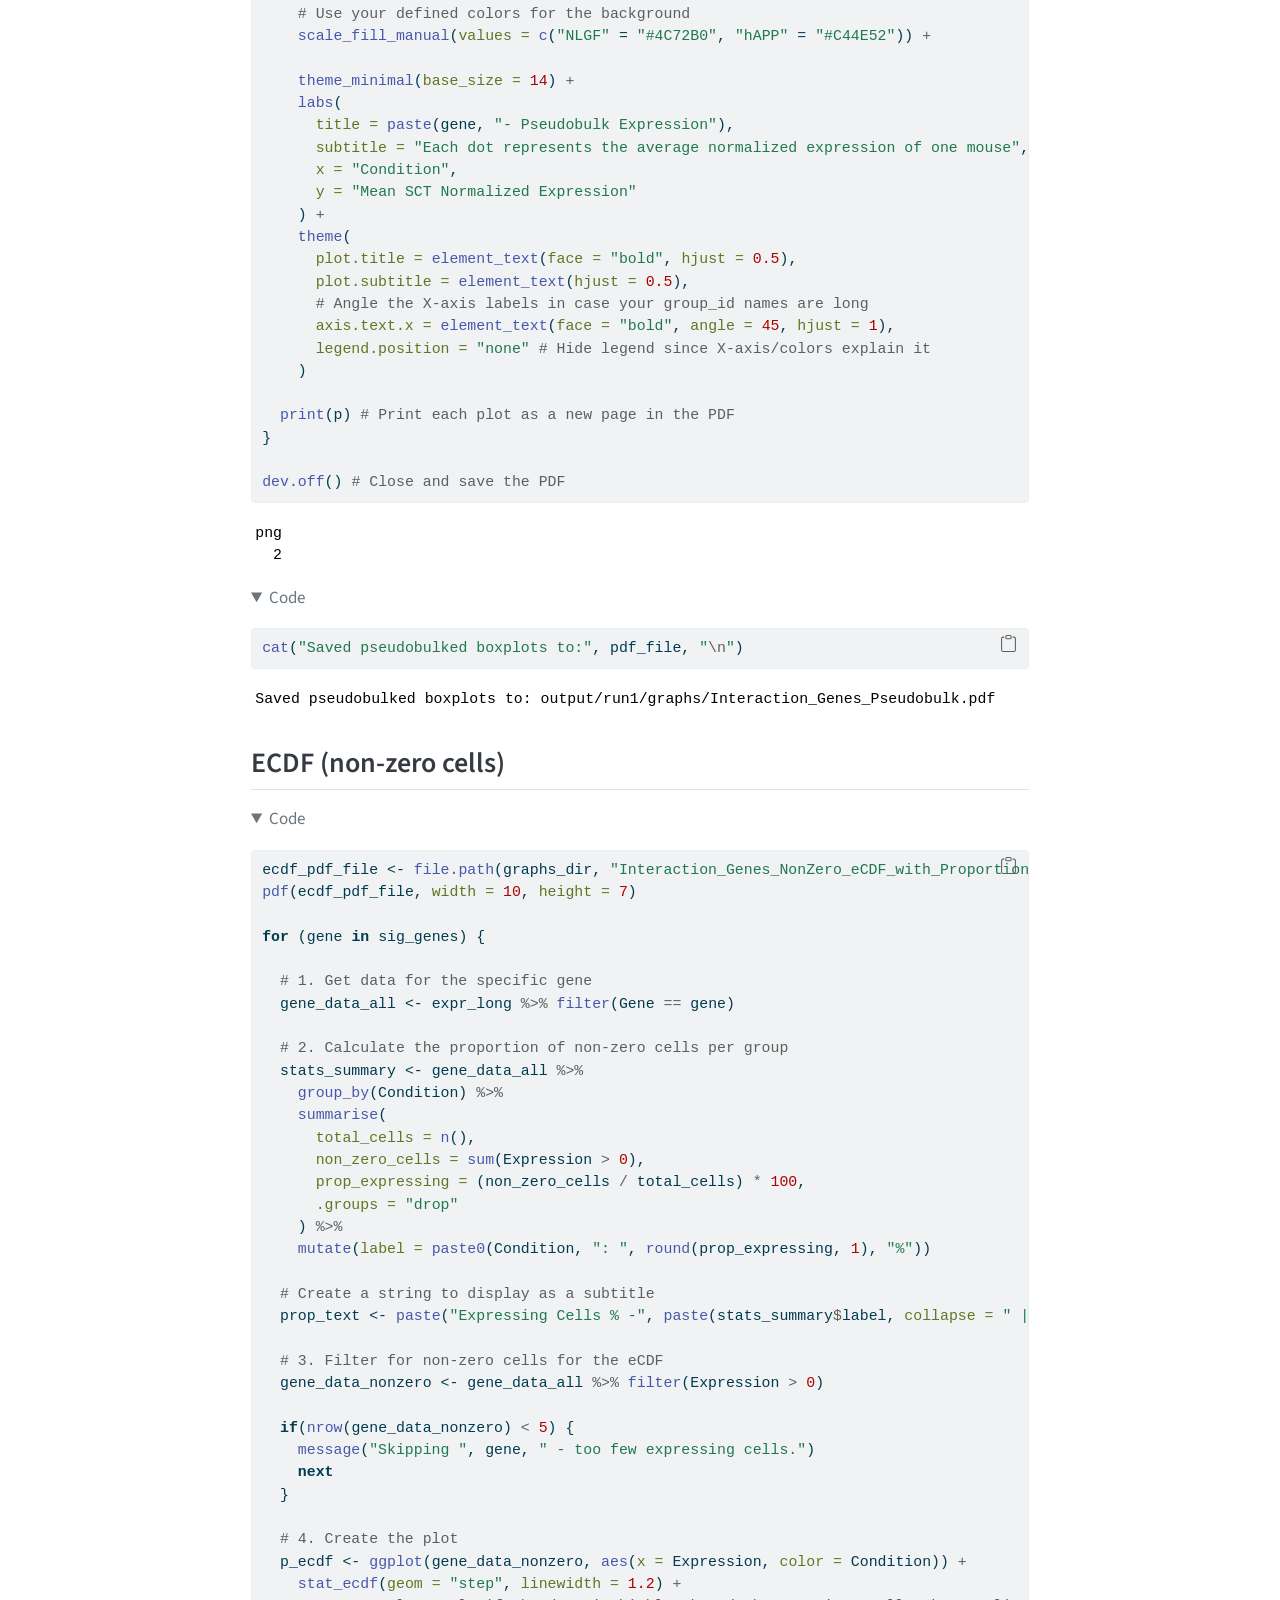
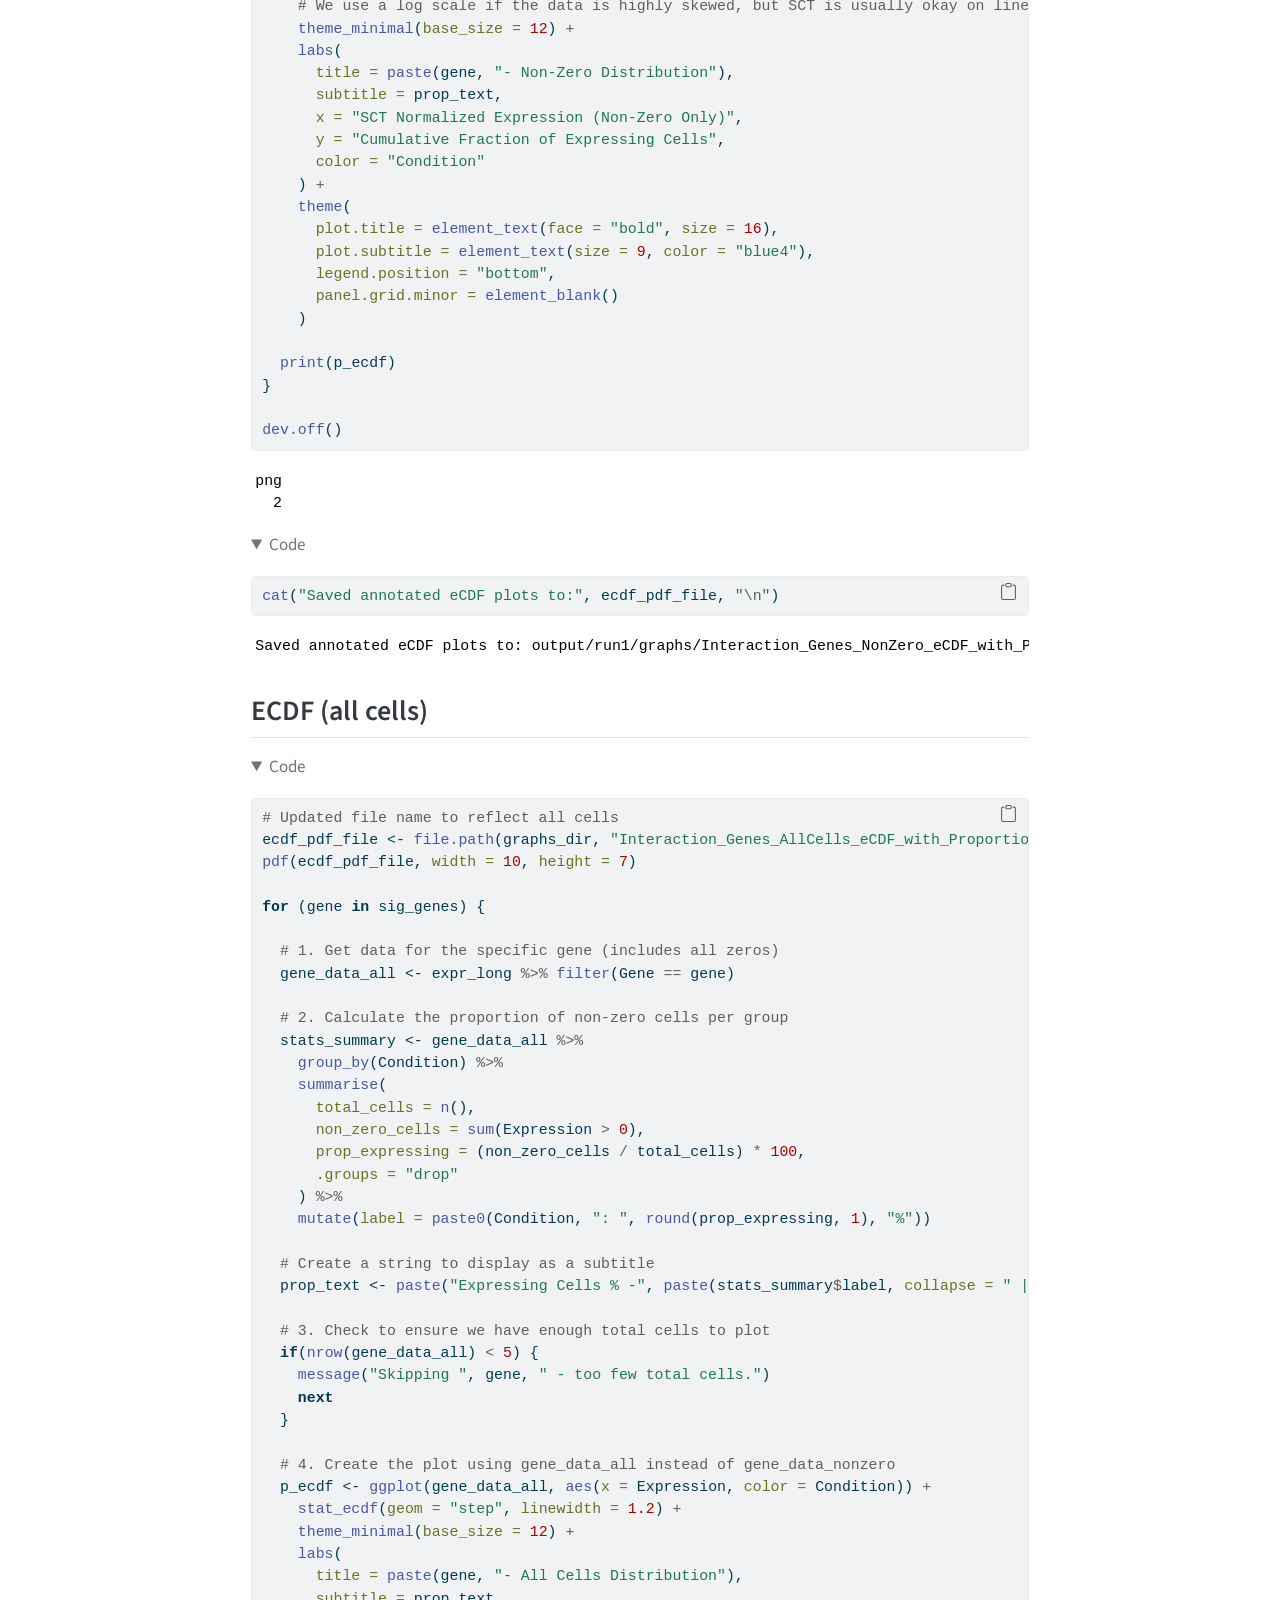
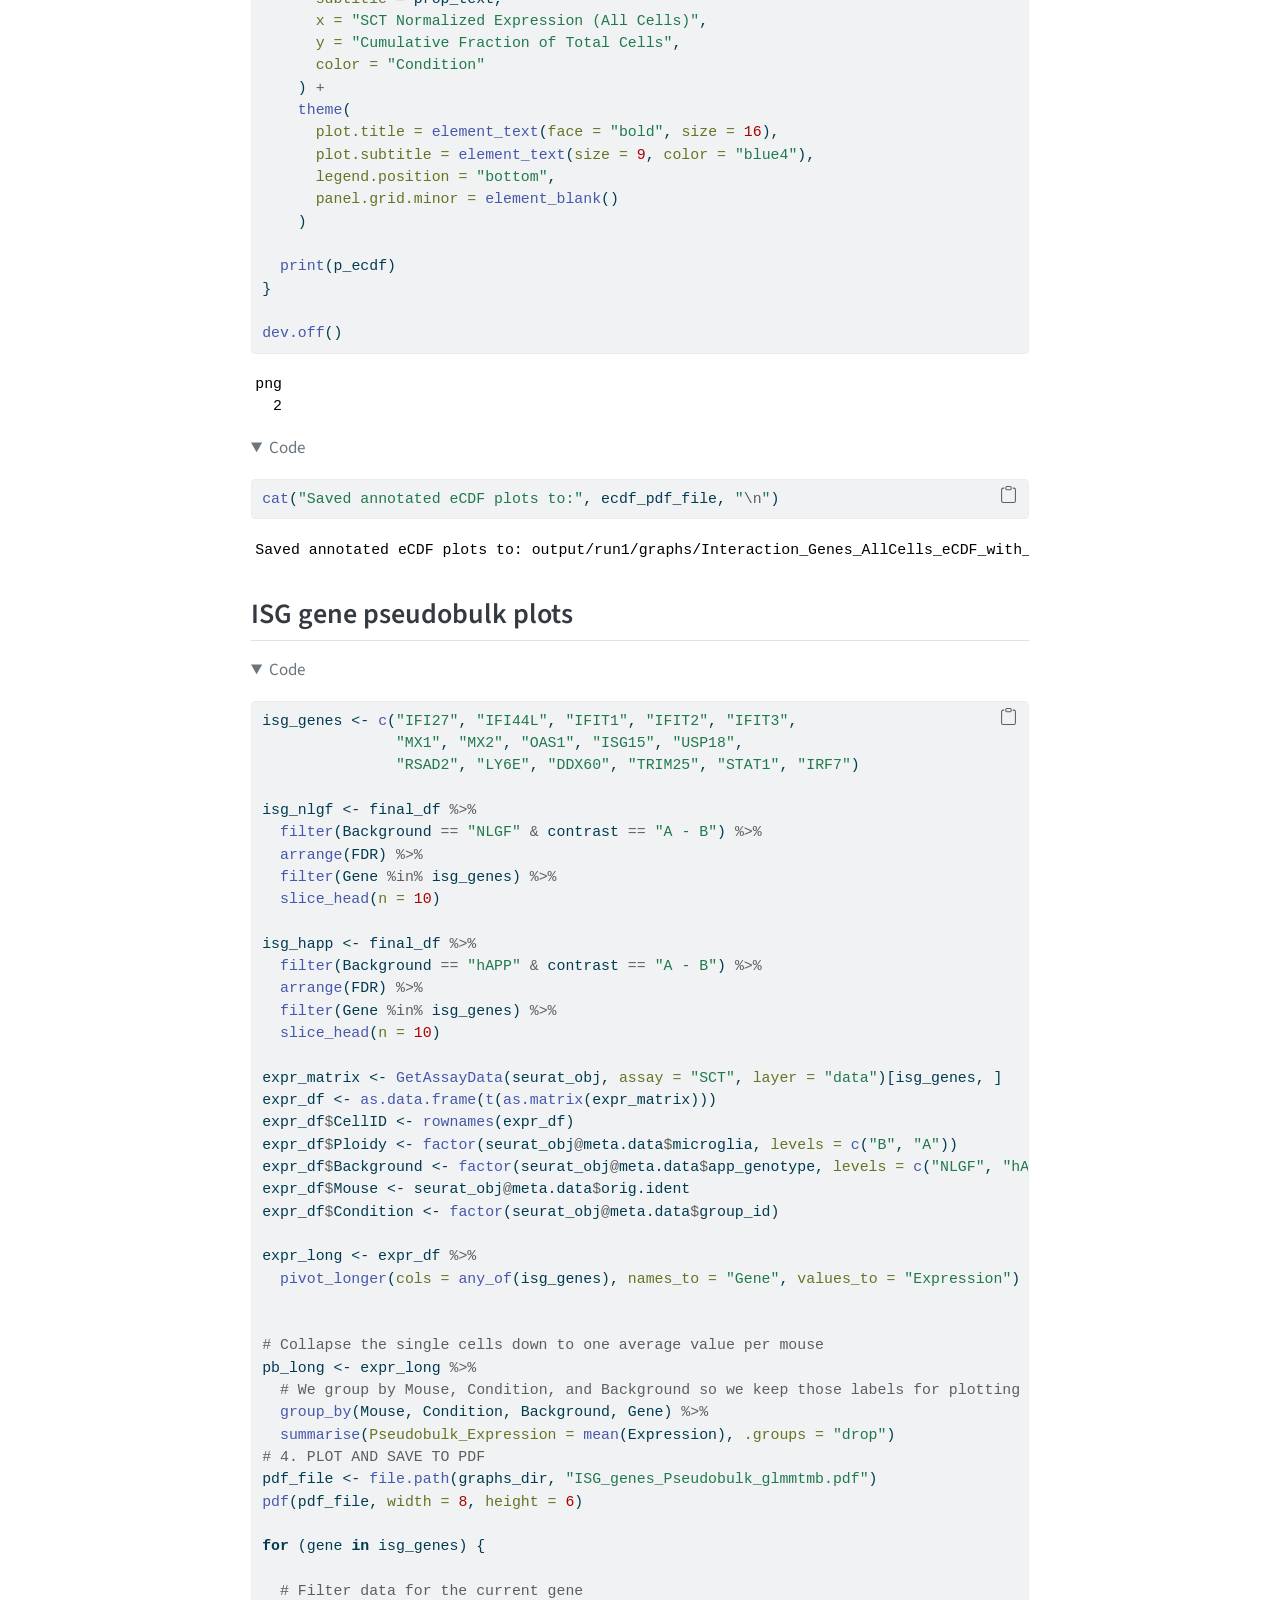
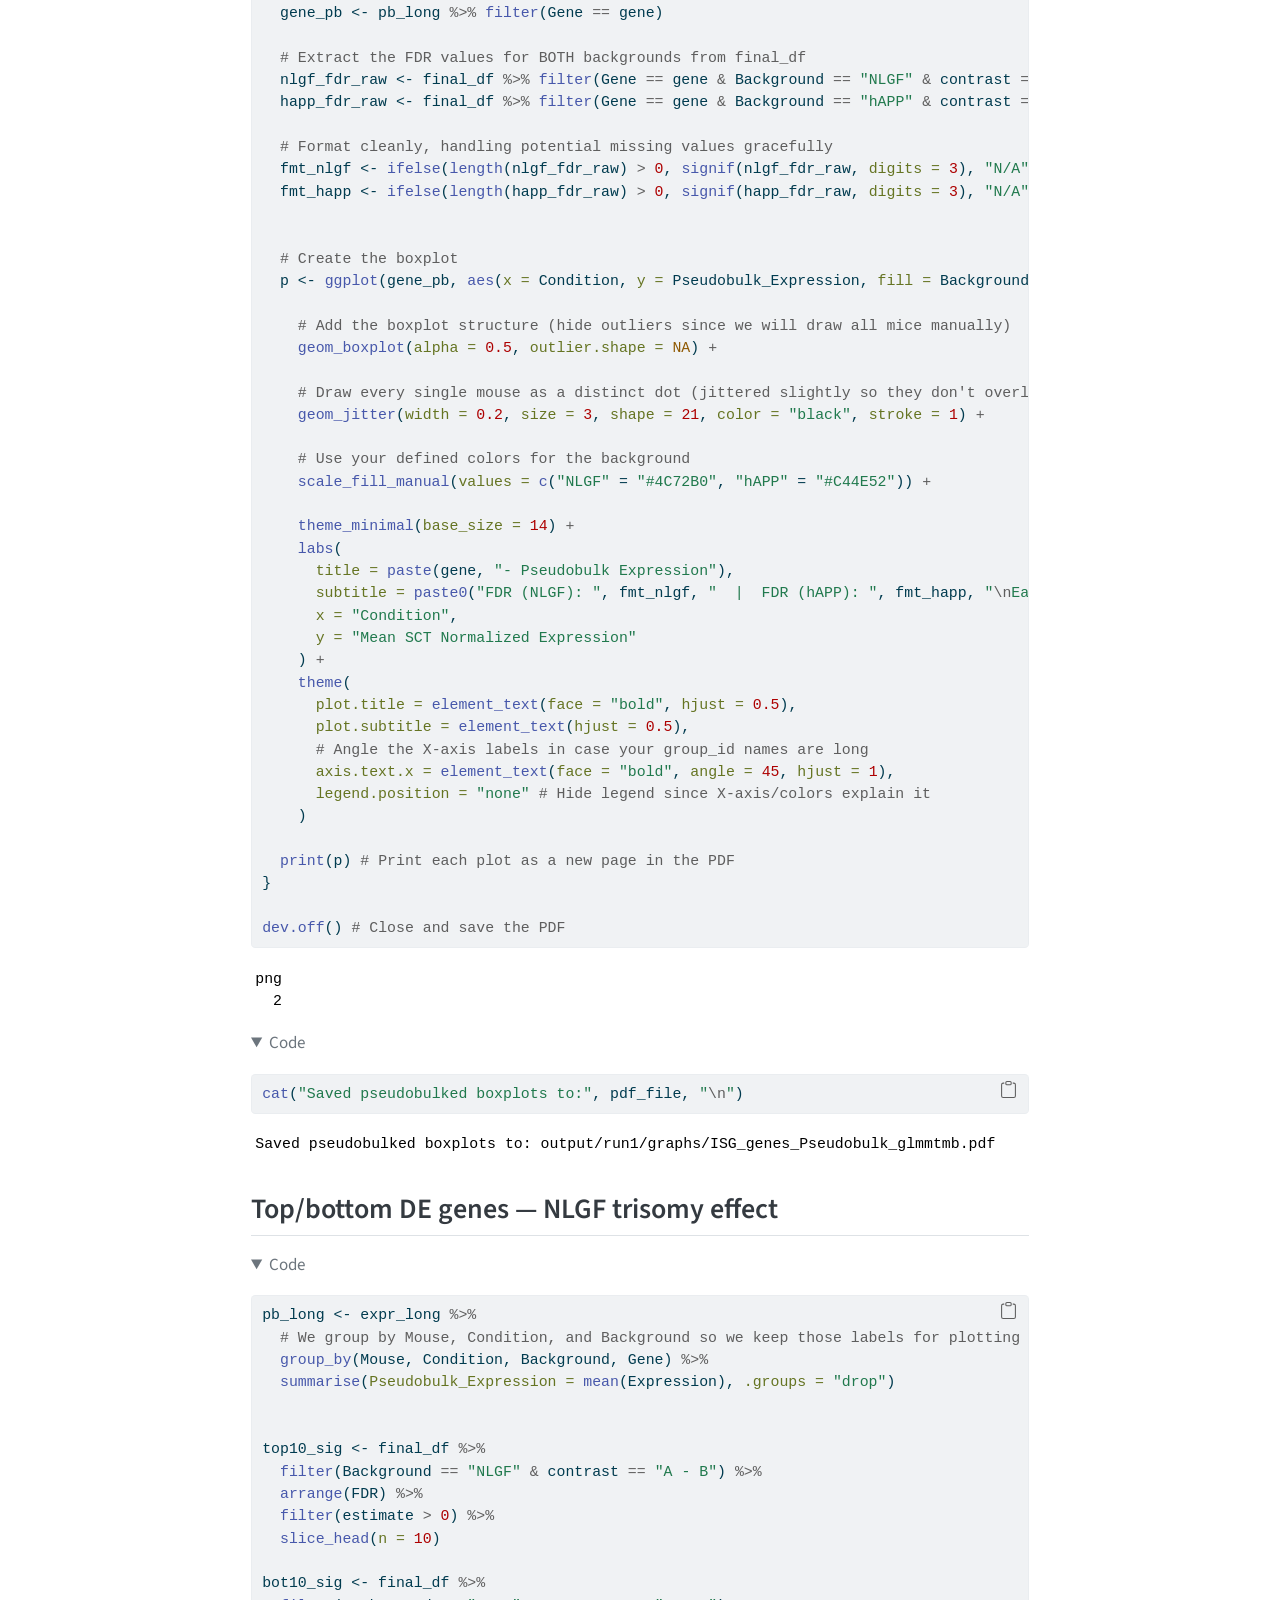
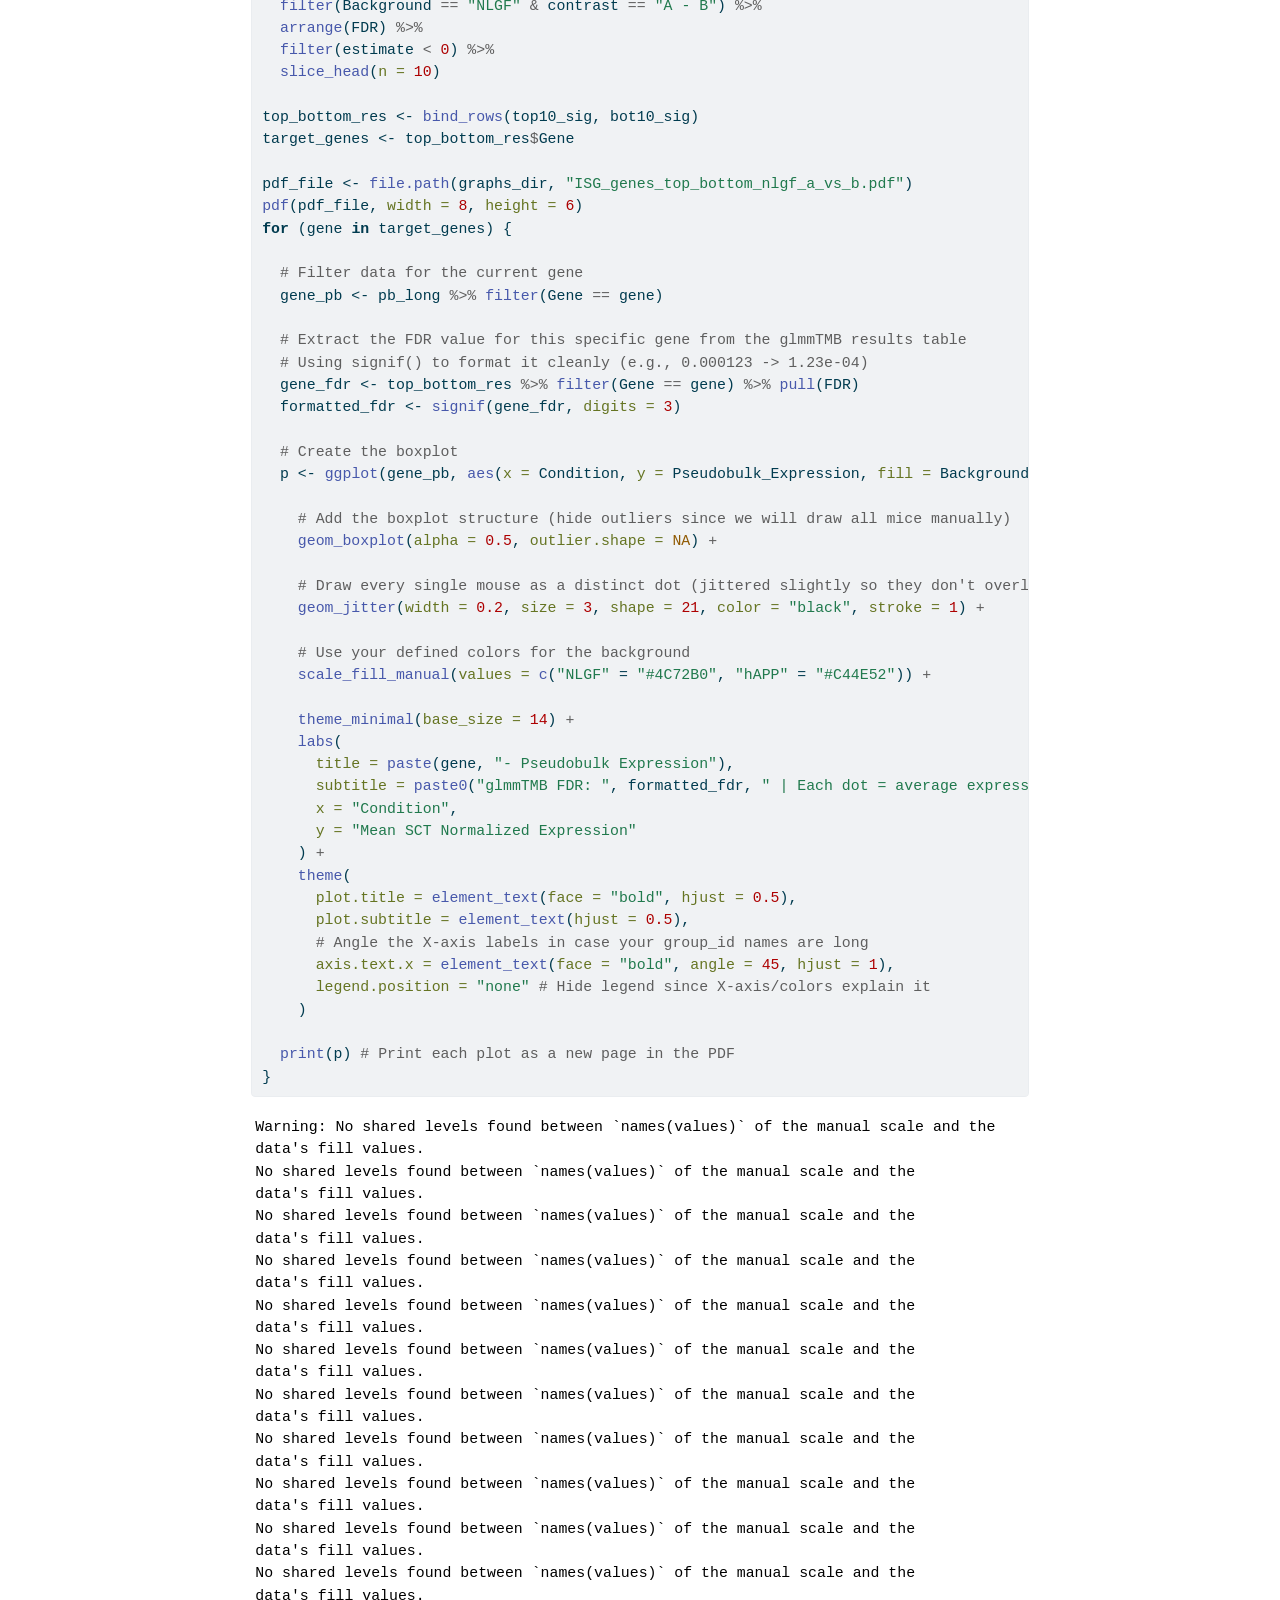
==== commit 211c87d8: "fixed index" ====
--- a/docs/notebooks/glmmTMB_DE.html
+++ b/docs/notebooks/glmmTMB_DE.html
@@ -155,12 +155,35 @@
         <li class="sidebar-item sidebar-item-section">
       <div class="sidebar-item-container"> 
             <a class="sidebar-item-text sidebar-link text-start" data-bs-toggle="collapse" data-bs-target="#quarto-sidebar-section-1" role="navigation" aria-expanded="true">
- <span class="menu-text">glmmTMB DE (volcanos)</span></a>
+ <span class="menu-text">glmmTMB Volcano Plots</span></a>
           <a class="sidebar-item-toggle text-start" data-bs-toggle="collapse" data-bs-target="#quarto-sidebar-section-1" role="navigation" aria-expanded="true" aria-label="Toggle section">
             <i class="bi bi-chevron-right ms-2"></i>
           </a> 
       </div>
       <ul id="quarto-sidebar-section-1" class="collapse list-unstyled sidebar-section depth1 show">  
+          <li class="sidebar-item">
+  <div class="sidebar-item-container"> 
+  <a href="../notebooks/glmmTMB_volcanos.html" class="sidebar-item-text sidebar-link">
+ <span class="menu-text">Full genome</span></a>
+  </div>
+</li>
+          <li class="sidebar-item">
+  <div class="sidebar-item-container"> 
+  <a href="../notebooks/glmmTMB_volcanos_chr21_removed.html" class="sidebar-item-text sidebar-link">
+ <span class="menu-text">chr21 removed</span></a>
+  </div>
+</li>
+      </ul>
+  </li>
+        <li class="sidebar-item sidebar-item-section">
+      <div class="sidebar-item-container"> 
+            <a class="sidebar-item-text sidebar-link text-start" data-bs-toggle="collapse" data-bs-target="#quarto-sidebar-section-2" role="navigation" aria-expanded="true">
+ <span class="menu-text">glmmTMB DE (volcanos)</span></a>
+          <a class="sidebar-item-toggle text-start" data-bs-toggle="collapse" data-bs-target="#quarto-sidebar-section-2" role="navigation" aria-expanded="true" aria-label="Toggle section">
+            <i class="bi bi-chevron-right ms-2"></i>
+          </a> 
+      </div>
+      <ul id="quarto-sidebar-section-2" class="collapse list-unstyled sidebar-section depth1 show">  
           <li class="sidebar-item">
   <div class="sidebar-item-container"> 
   <a href="../notebooks/glmmTMB_DE.html" class="sidebar-item-text sidebar-link active">
@@ -177,13 +200,13 @@
   </li>
         <li class="sidebar-item sidebar-item-section">
       <div class="sidebar-item-container"> 
-            <a class="sidebar-item-text sidebar-link text-start" data-bs-toggle="collapse" data-bs-target="#quarto-sidebar-section-2" role="navigation" aria-expanded="true">
+            <a class="sidebar-item-text sidebar-link text-start" data-bs-toggle="collapse" data-bs-target="#quarto-sidebar-section-3" role="navigation" aria-expanded="true">
  <span class="menu-text">GSEA (glmmTMB, trisomy)</span></a>
-          <a class="sidebar-item-toggle text-start" data-bs-toggle="collapse" data-bs-target="#quarto-sidebar-section-2" role="navigation" aria-expanded="true" aria-label="Toggle section">
+          <a class="sidebar-item-toggle text-start" data-bs-toggle="collapse" data-bs-target="#quarto-sidebar-section-3" role="navigation" aria-expanded="true" aria-label="Toggle section">
             <i class="bi bi-chevron-right ms-2"></i>
           </a> 
       </div>
-      <ul id="quarto-sidebar-section-2" class="collapse list-unstyled sidebar-section depth1 show">  
+      <ul id="quarto-sidebar-section-3" class="collapse list-unstyled sidebar-section depth1 show">  
           <li class="sidebar-item">
   <div class="sidebar-item-container"> 
   <a href="../notebooks/gsea_glmmTMB_trisomy.html" class="sidebar-item-text sidebar-link">
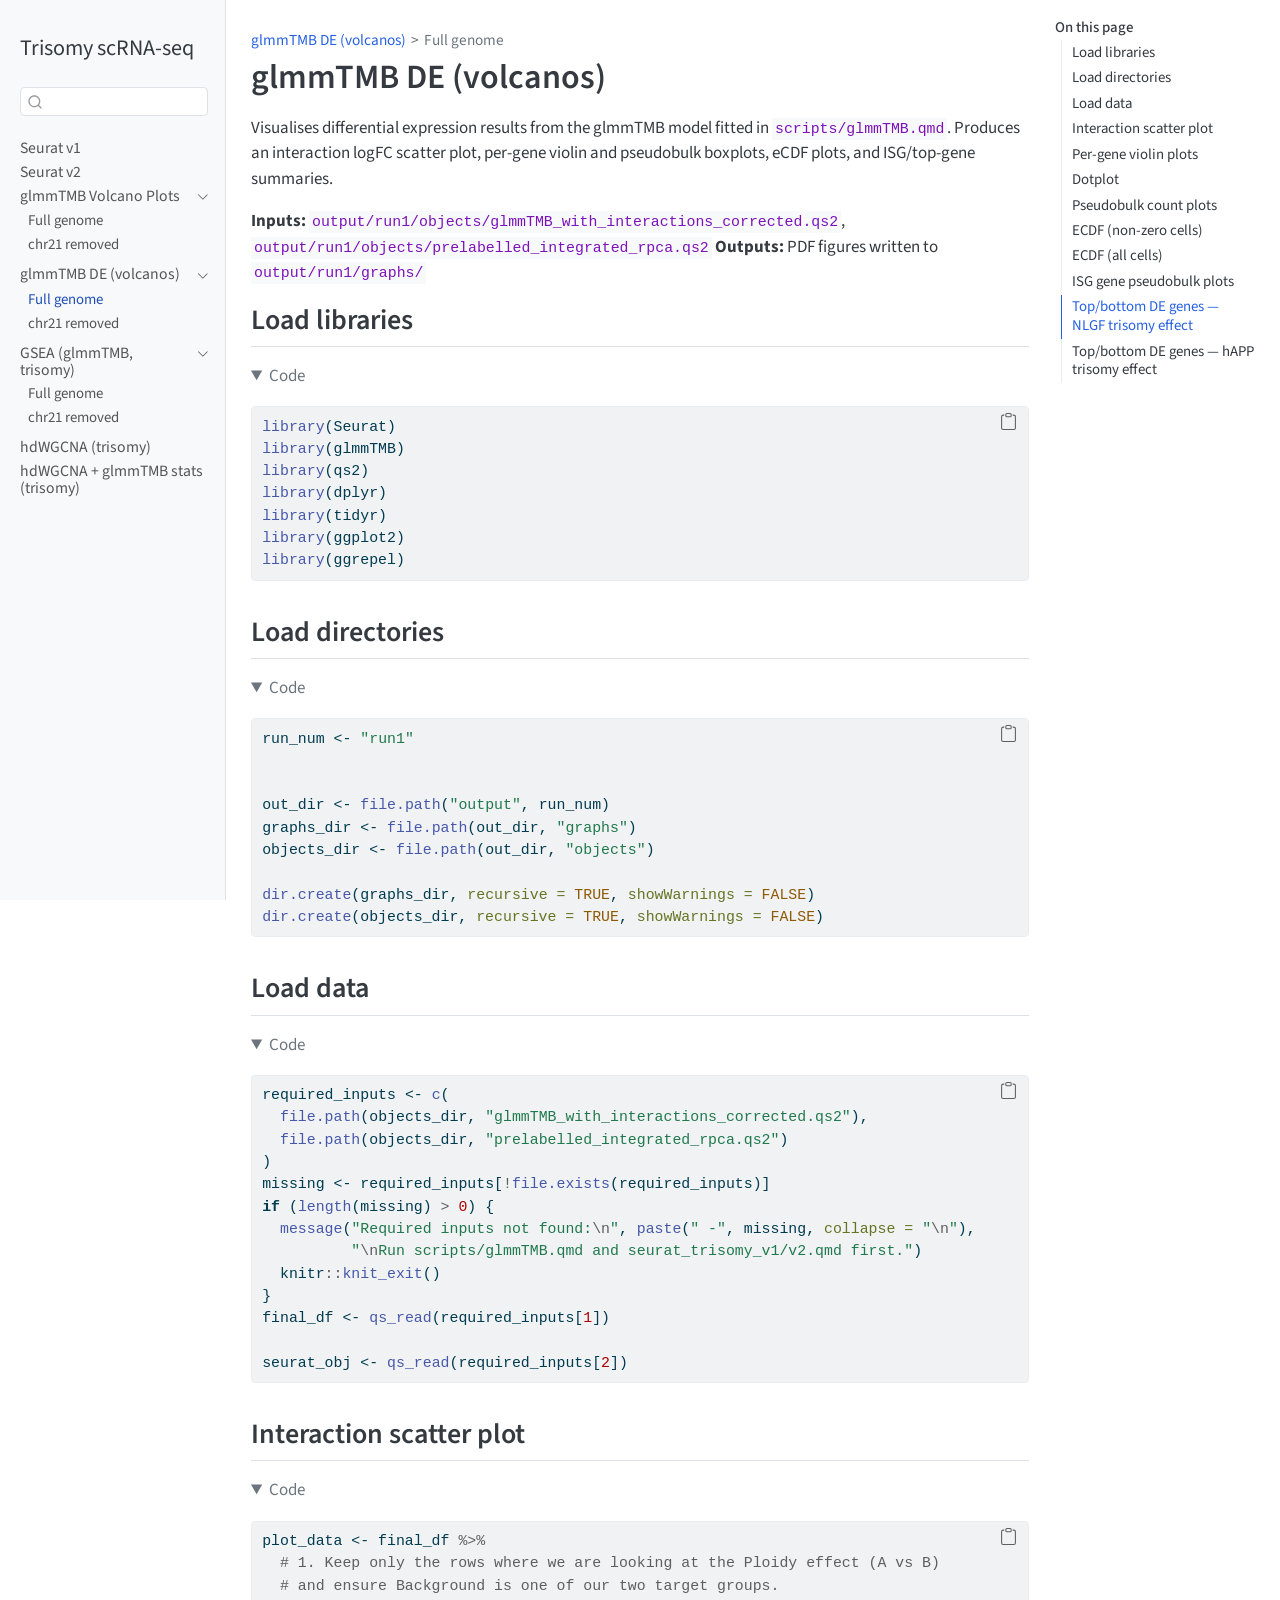
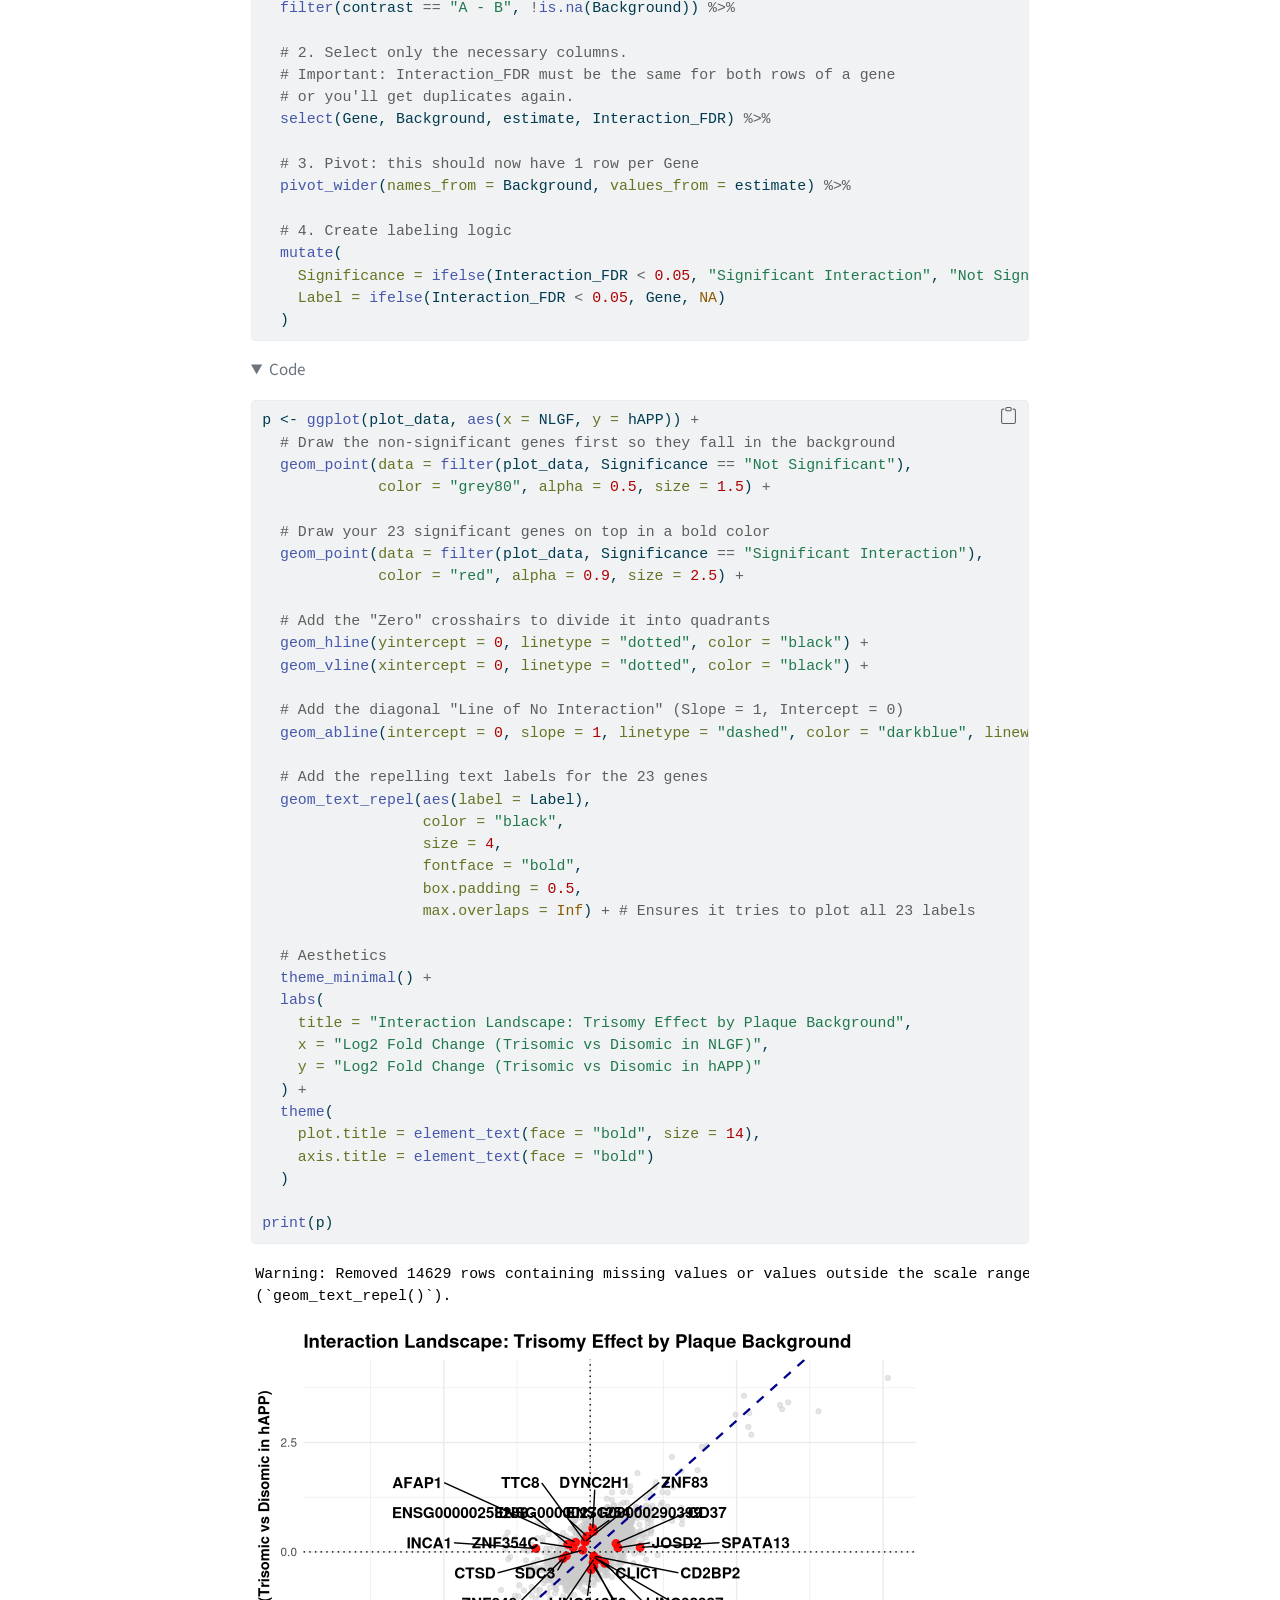
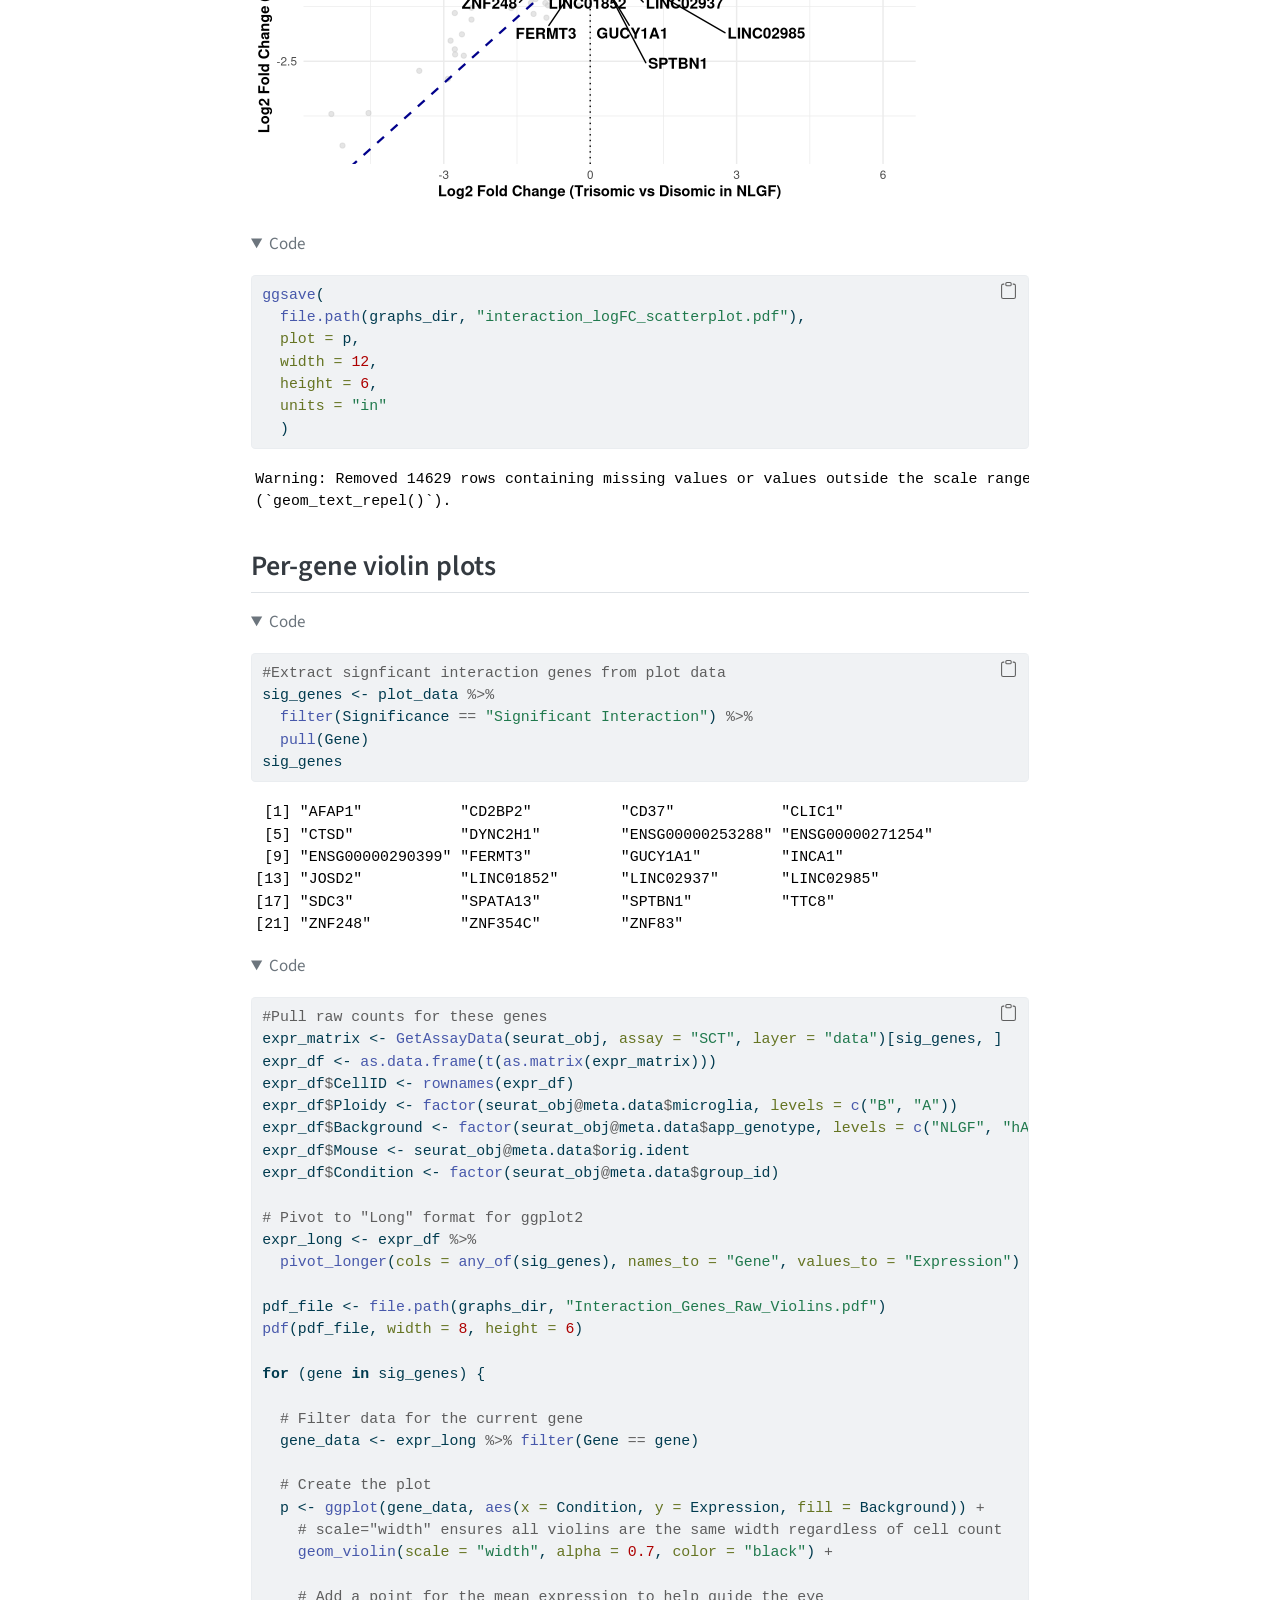
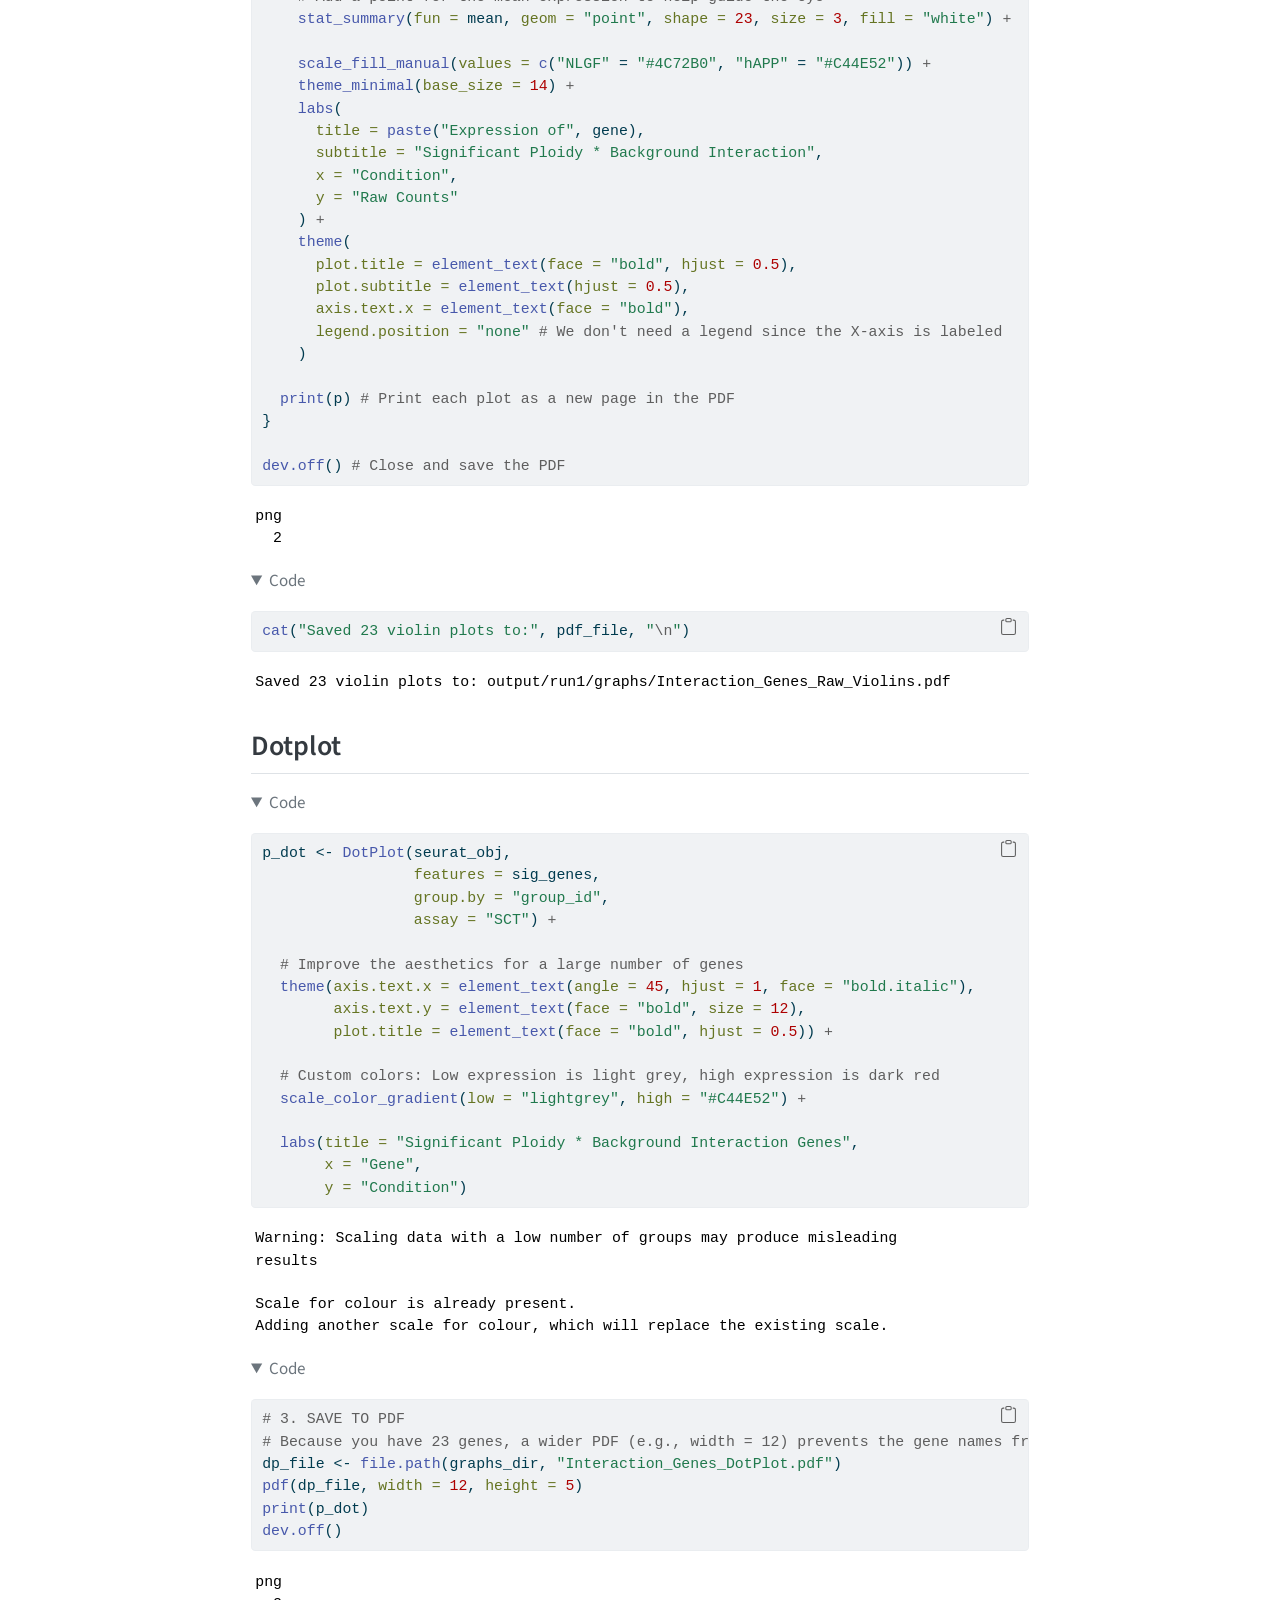
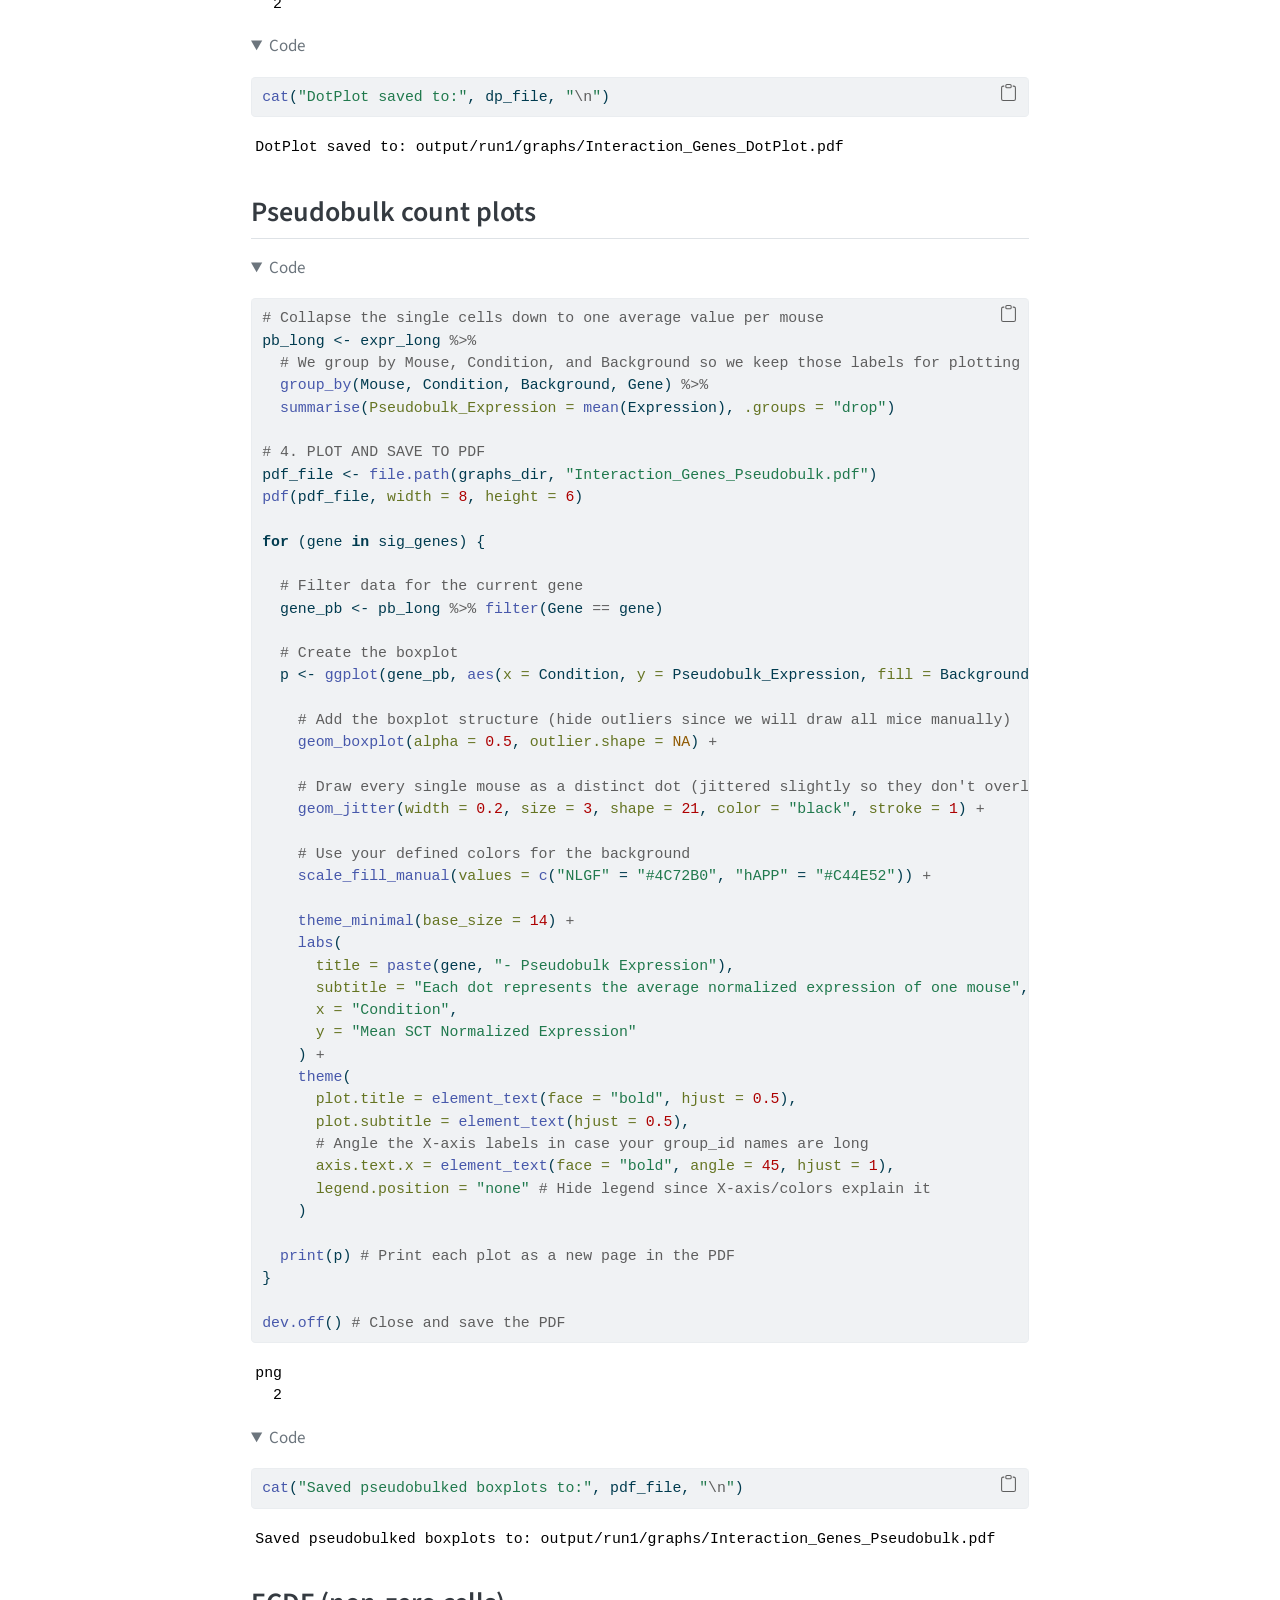
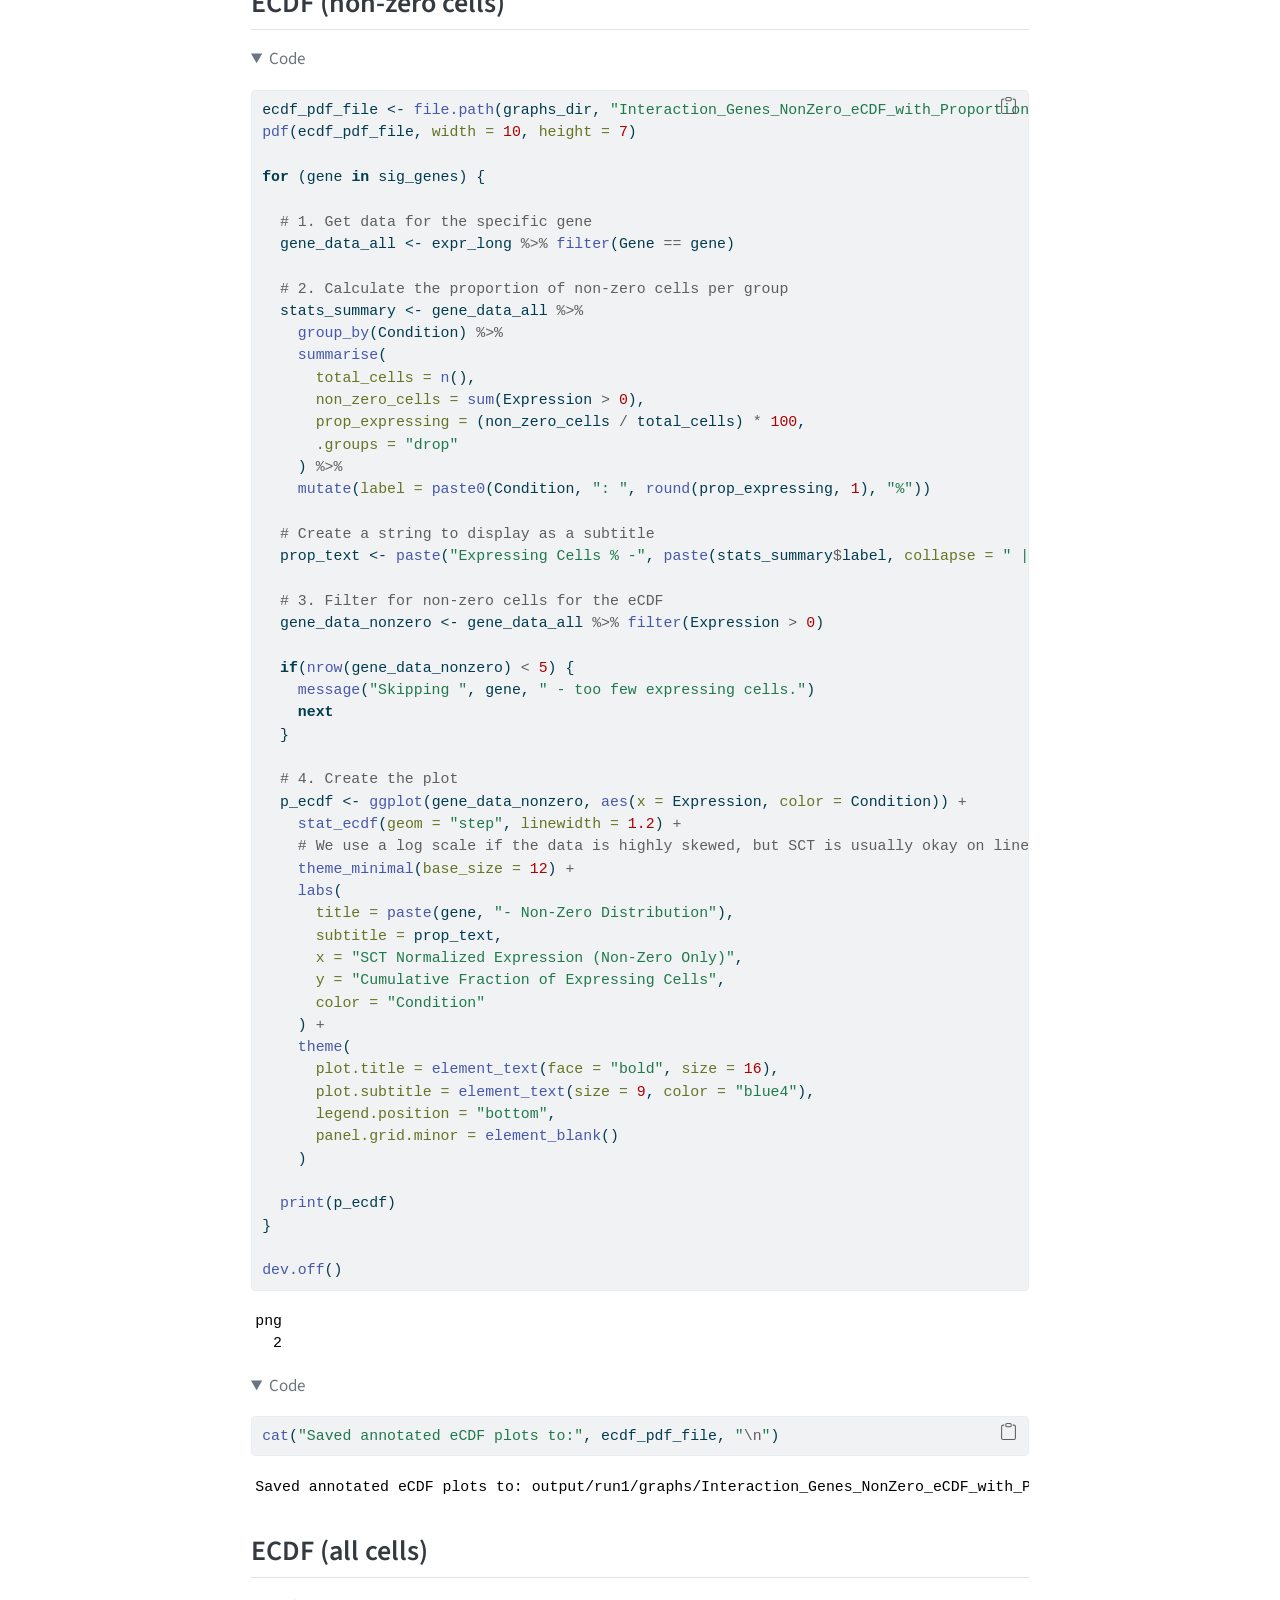
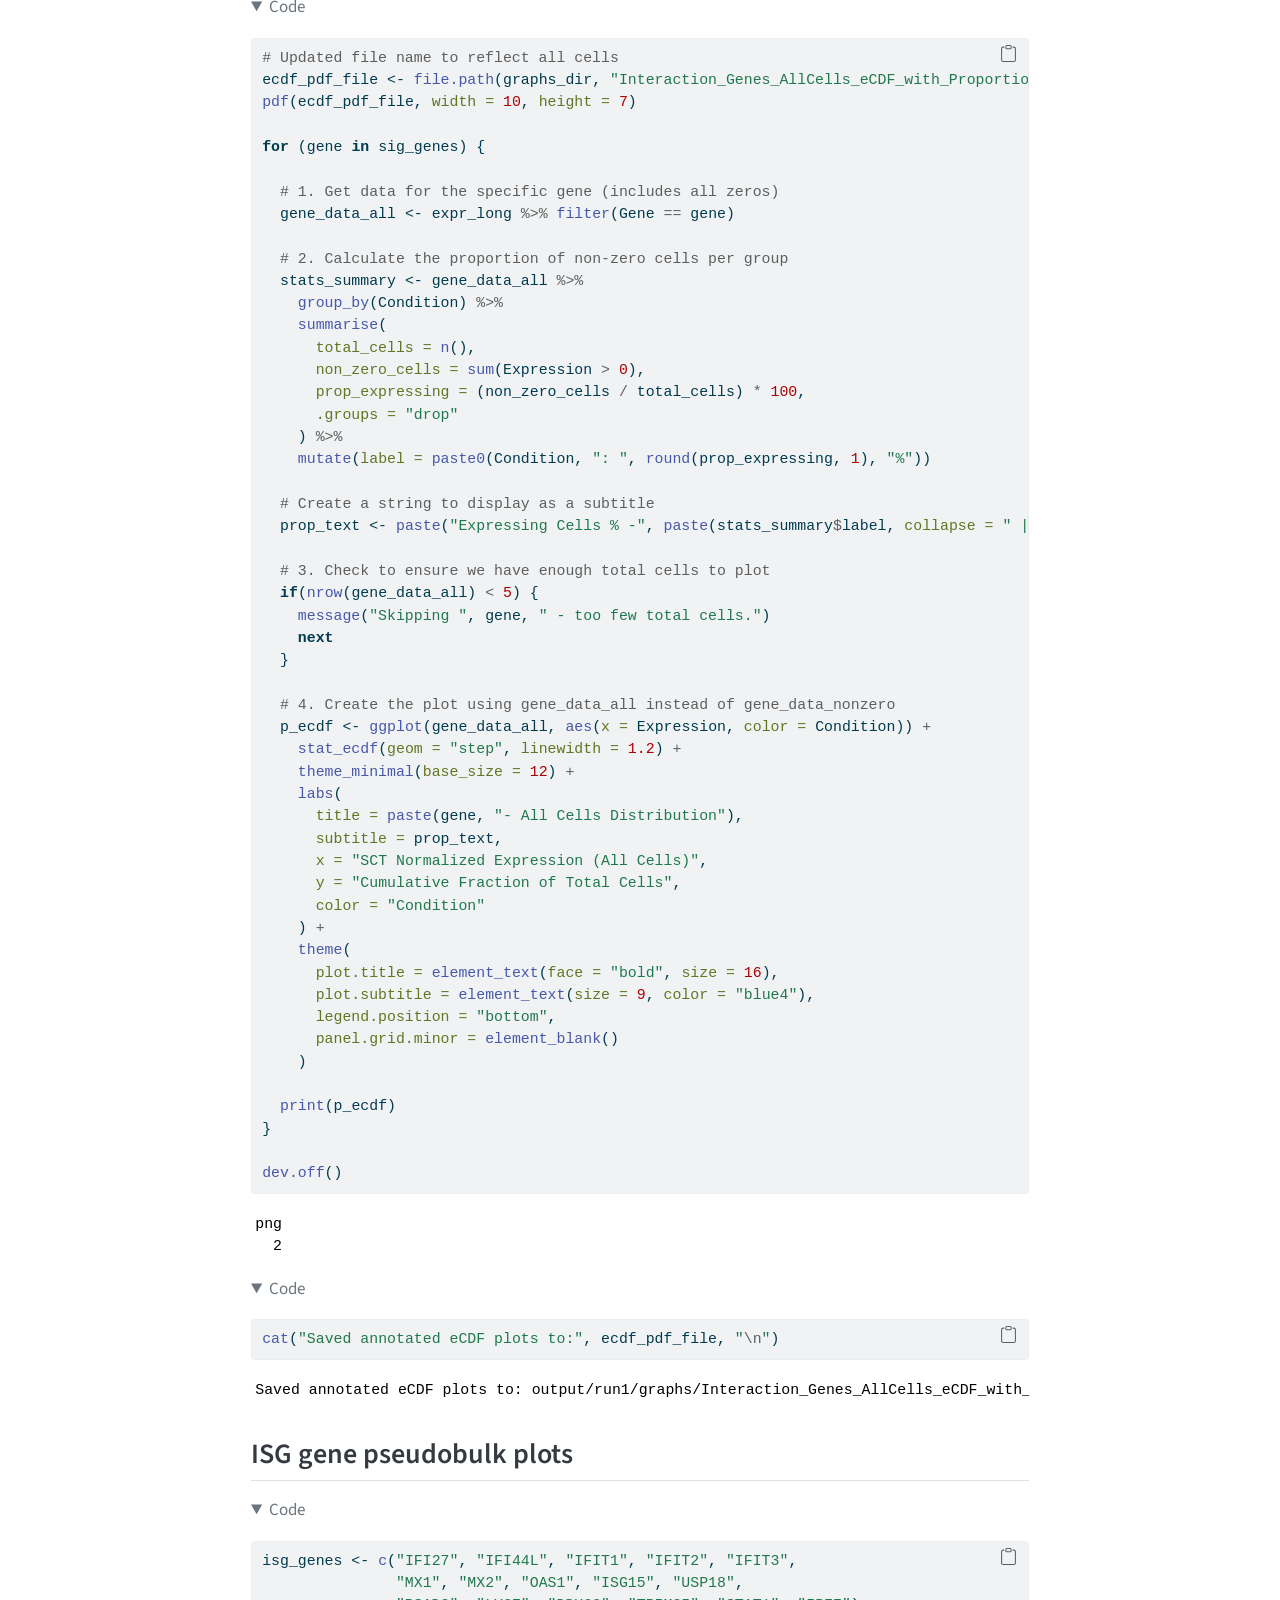
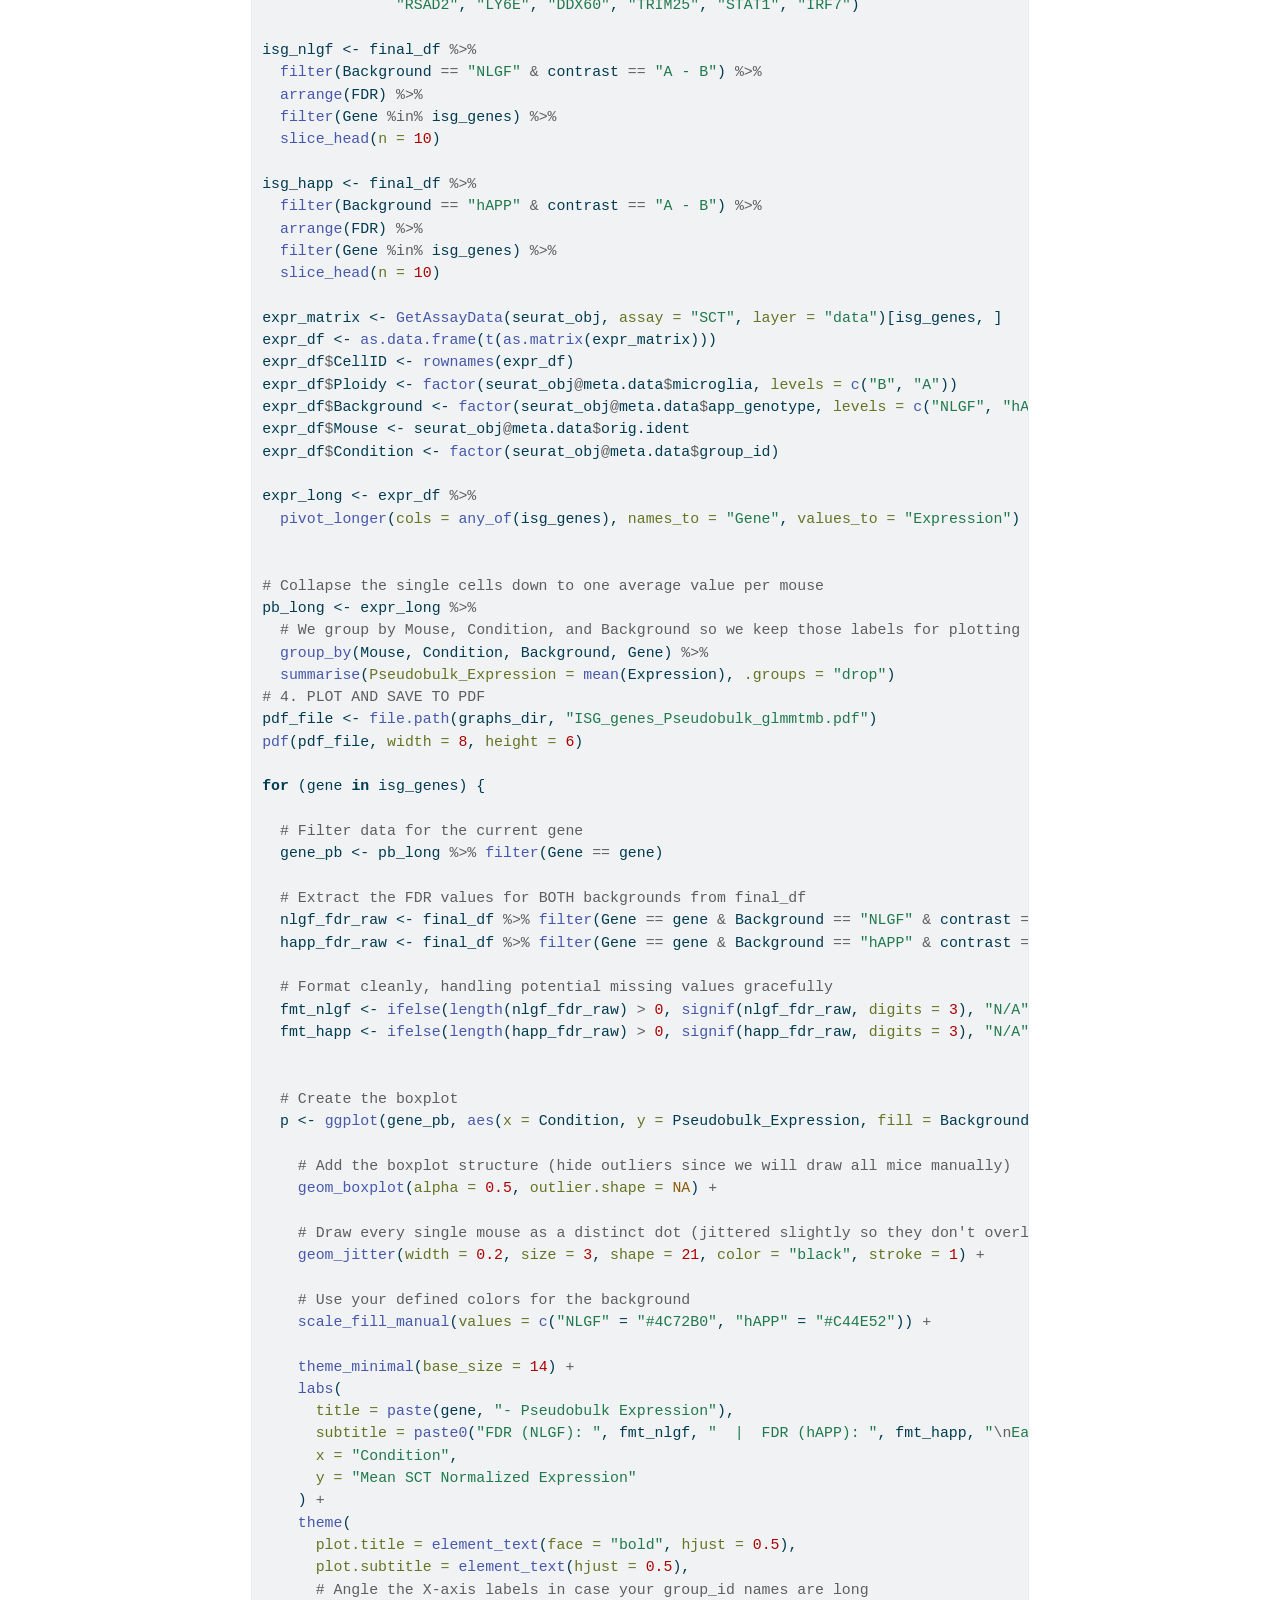
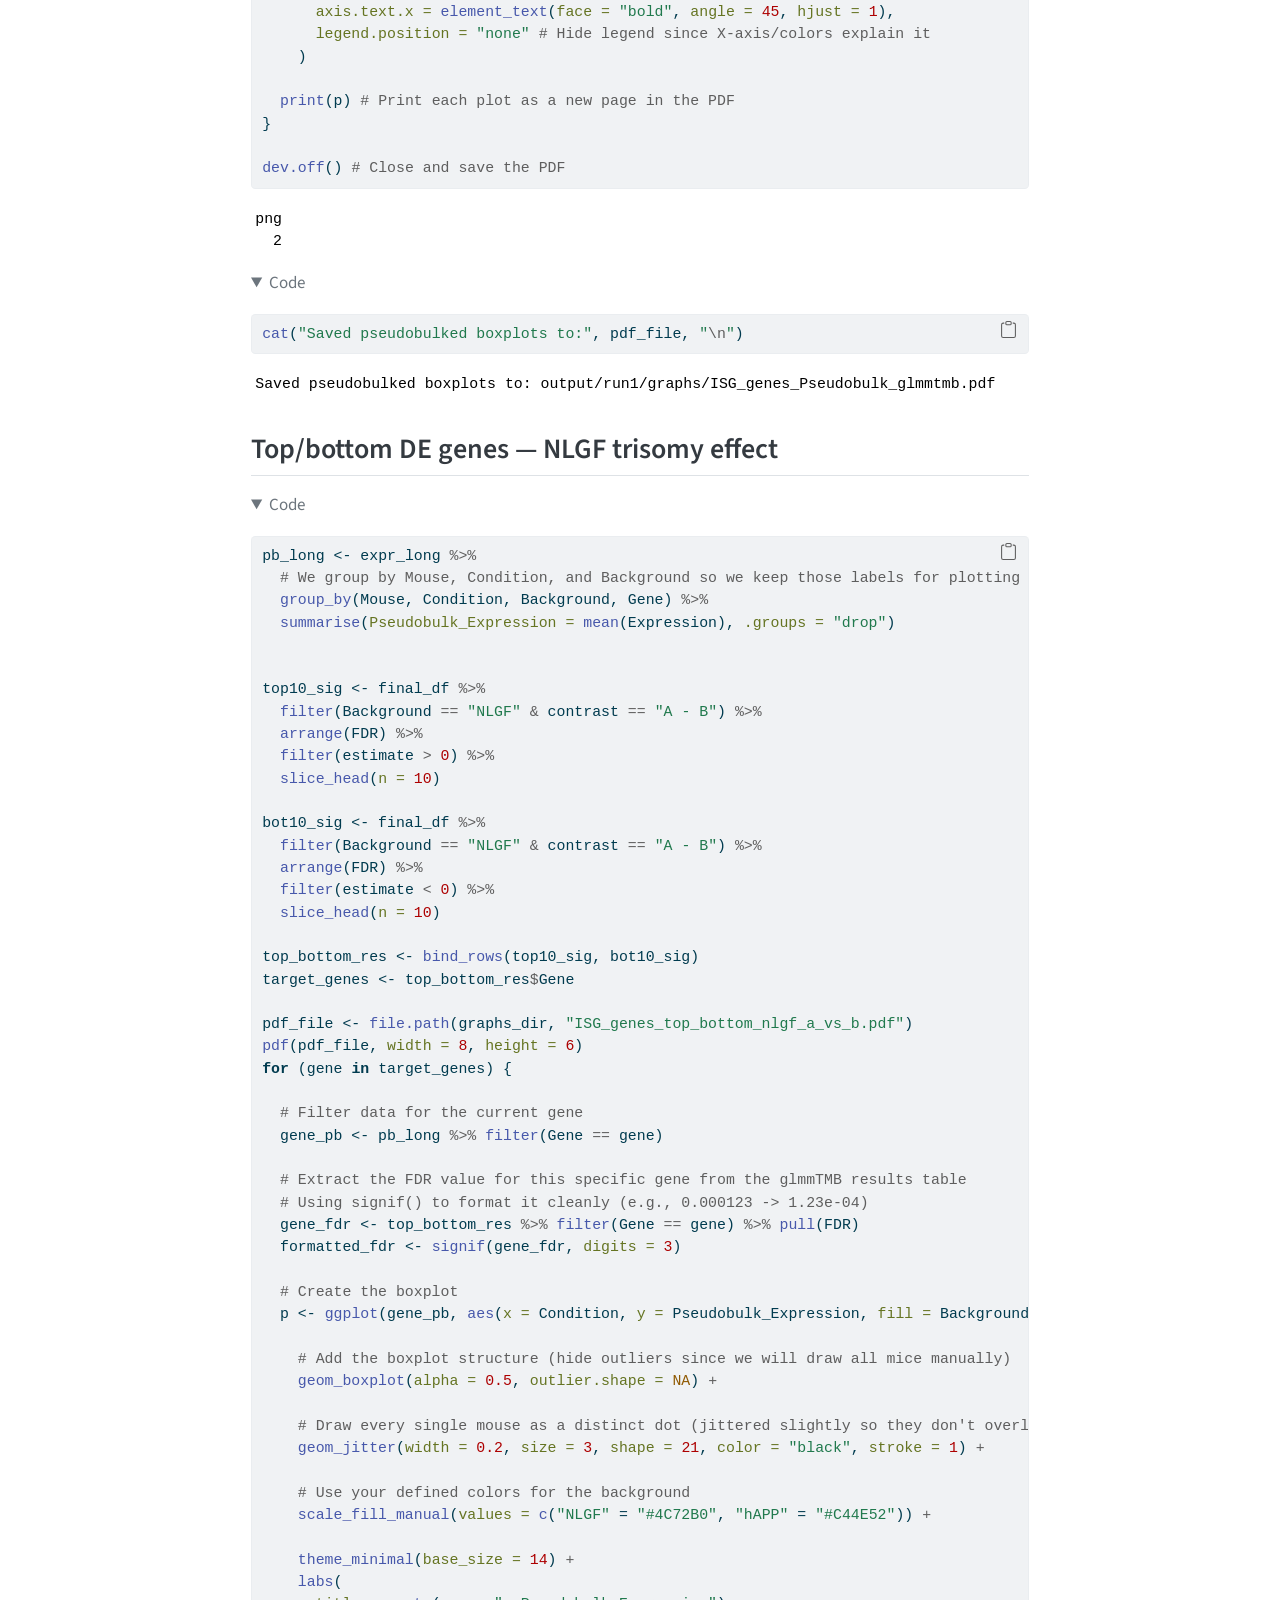
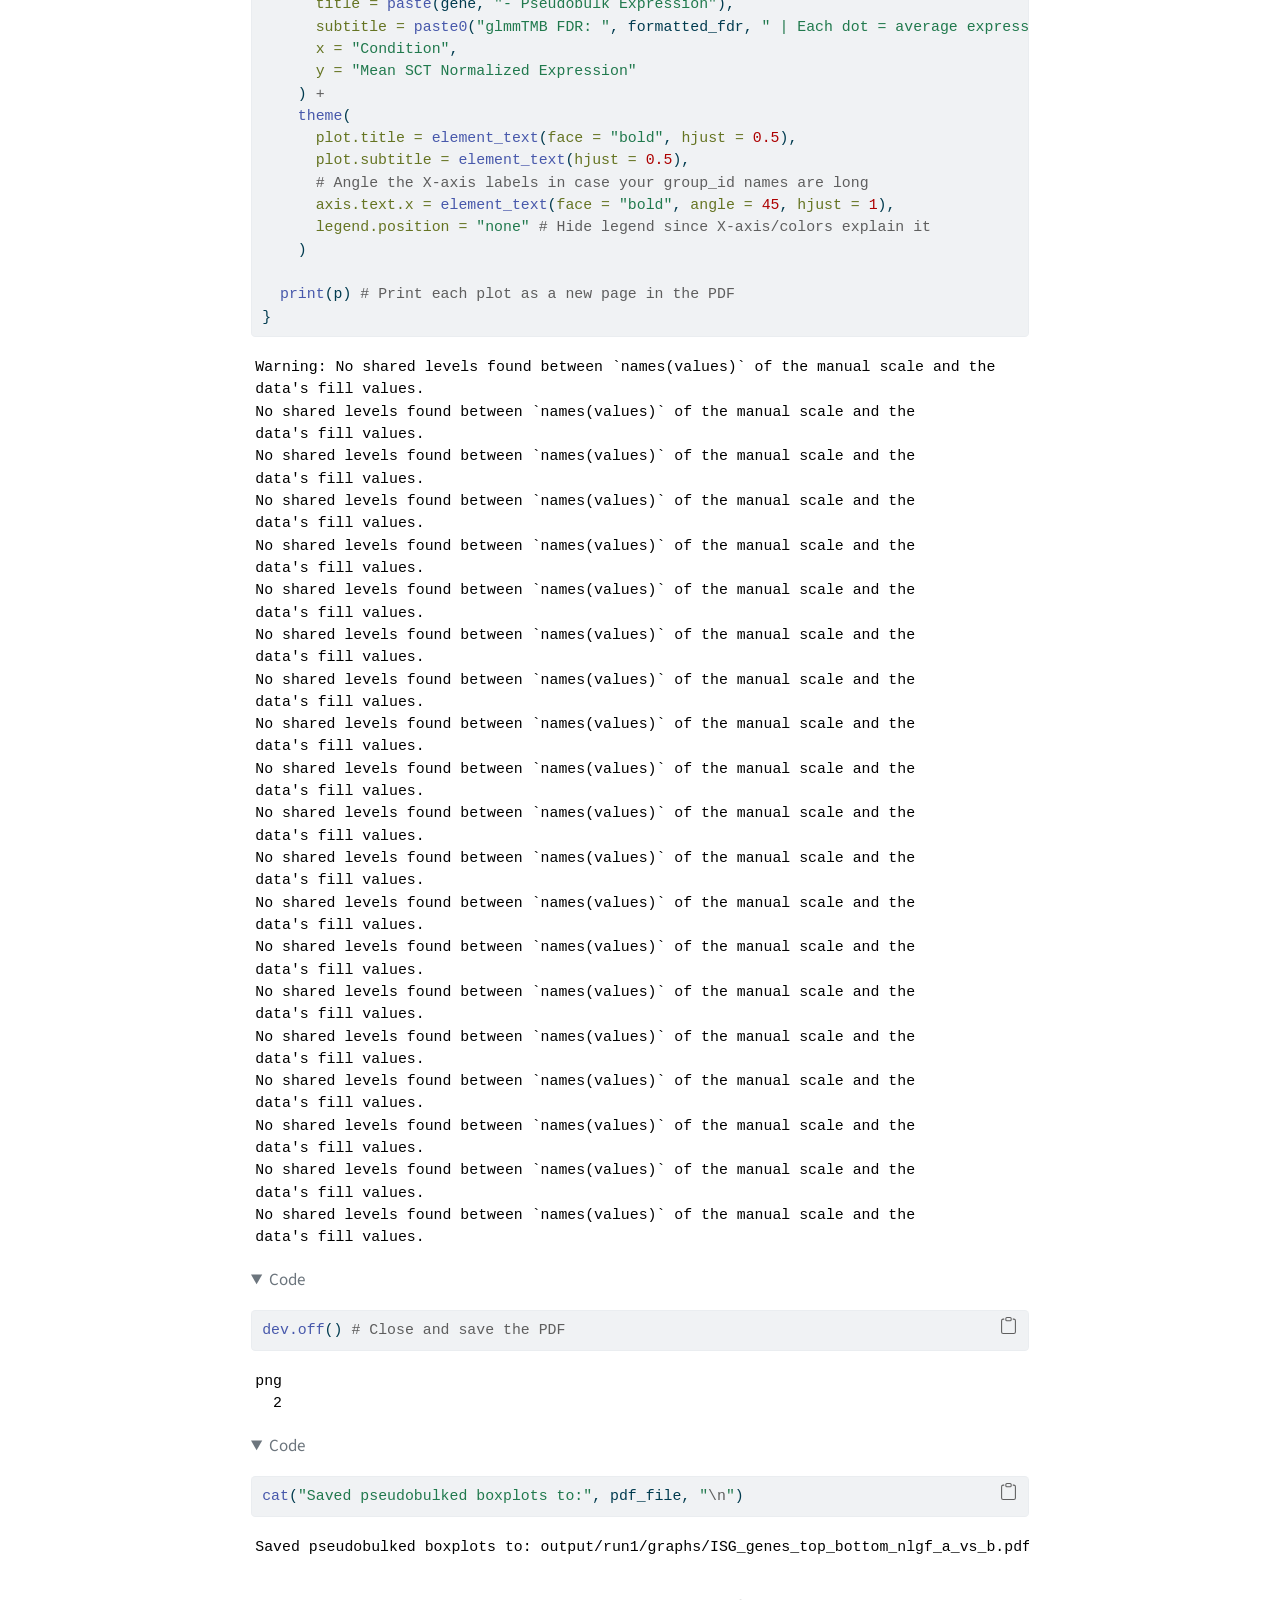
==== commit 82911c9f: "fixed volcano" ====
--- a/docs/notebooks/glmmTMB_DE.html
+++ b/docs/notebooks/glmmTMB_DE.html
@@ -287,54 +287,13 @@
 <div class="cell">
 <details open="" class="code-fold">
 <summary>Code</summary>
-<div class="sourceCode cell-code" id="cb1"><pre class="sourceCode r code-with-copy"><code class="sourceCode r"><span id="cb1-1"><a href="#cb1-1" aria-hidden="true" tabindex="-1"></a><span class="fu">library</span>(Seurat)</span></code><button title="Copy to Clipboard" class="code-copy-button"><i class="bi"></i></button></pre></div>
-</details>
-<div class="cell-output cell-output-stderr">
-<pre><code>Loading required package: SeuratObject</code></pre>
-</div>
-<div class="cell-output cell-output-stderr">
-<pre><code>Loading required package: sp</code></pre>
-</div>
-<div class="cell-output cell-output-stderr">
-<pre><code>
-Attaching package: 'SeuratObject'</code></pre>
-</div>
-<div class="cell-output cell-output-stderr">
-<pre><code>The following objects are masked from 'package:base':
-
-    intersect, t</code></pre>
-</div>
-<details open="" class="code-fold">
-<summary>Code</summary>
-<div class="sourceCode cell-code" id="cb6"><pre class="sourceCode r code-with-copy"><code class="sourceCode r"><span id="cb6-1"><a href="#cb6-1" aria-hidden="true" tabindex="-1"></a><span class="fu">library</span>(glmmTMB)</span>
-<span id="cb6-2"><a href="#cb6-2" aria-hidden="true" tabindex="-1"></a><span class="fu">library</span>(qs2)</span></code><button title="Copy to Clipboard" class="code-copy-button"><i class="bi"></i></button></pre></div>
-</details>
-<div class="cell-output cell-output-stderr">
-<pre><code>qs2 0.1.6</code></pre>
-</div>
-<details open="" class="code-fold">
-<summary>Code</summary>
-<div class="sourceCode cell-code" id="cb8"><pre class="sourceCode r code-with-copy"><code class="sourceCode r"><span id="cb8-1"><a href="#cb8-1" aria-hidden="true" tabindex="-1"></a><span class="fu">library</span>(dplyr)</span></code><button title="Copy to Clipboard" class="code-copy-button"><i class="bi"></i></button></pre></div>
-</details>
-<div class="cell-output cell-output-stderr">
-<pre><code>
-Attaching package: 'dplyr'</code></pre>
-</div>
-<div class="cell-output cell-output-stderr">
-<pre><code>The following objects are masked from 'package:stats':
-
-    filter, lag</code></pre>
-</div>
-<div class="cell-output cell-output-stderr">
-<pre><code>The following objects are masked from 'package:base':
-
-    intersect, setdiff, setequal, union</code></pre>
-</div>
-<details open="" class="code-fold">
-<summary>Code</summary>
-<div class="sourceCode cell-code" id="cb12"><pre class="sourceCode r code-with-copy"><code class="sourceCode r"><span id="cb12-1"><a href="#cb12-1" aria-hidden="true" tabindex="-1"></a><span class="fu">library</span>(tidyr)</span>
-<span id="cb12-2"><a href="#cb12-2" aria-hidden="true" tabindex="-1"></a><span class="fu">library</span>(ggplot2)</span>
-<span id="cb12-3"><a href="#cb12-3" aria-hidden="true" tabindex="-1"></a><span class="fu">library</span>(ggrepel)</span></code><button title="Copy to Clipboard" class="code-copy-button"><i class="bi"></i></button></pre></div>
+<div class="sourceCode cell-code" id="cb1"><pre class="sourceCode r code-with-copy"><code class="sourceCode r"><span id="cb1-1"><a href="#cb1-1" aria-hidden="true" tabindex="-1"></a><span class="fu">library</span>(Seurat)</span>
+<span id="cb1-2"><a href="#cb1-2" aria-hidden="true" tabindex="-1"></a><span class="fu">library</span>(glmmTMB)</span>
+<span id="cb1-3"><a href="#cb1-3" aria-hidden="true" tabindex="-1"></a><span class="fu">library</span>(qs2)</span>
+<span id="cb1-4"><a href="#cb1-4" aria-hidden="true" tabindex="-1"></a><span class="fu">library</span>(dplyr)</span>
+<span id="cb1-5"><a href="#cb1-5" aria-hidden="true" tabindex="-1"></a><span class="fu">library</span>(tidyr)</span>
+<span id="cb1-6"><a href="#cb1-6" aria-hidden="true" tabindex="-1"></a><span class="fu">library</span>(ggplot2)</span>
+<span id="cb1-7"><a href="#cb1-7" aria-hidden="true" tabindex="-1"></a><span class="fu">library</span>(ggrepel)</span></code><button title="Copy to Clipboard" class="code-copy-button"><i class="bi"></i></button></pre></div>
 </details>
 </div>
 </section>
@@ -343,15 +302,15 @@
 <div class="cell">
 <details open="" class="code-fold">
 <summary>Code</summary>
-<div class="sourceCode cell-code" id="cb13"><pre class="sourceCode r code-with-copy"><code class="sourceCode r"><span id="cb13-1"><a href="#cb13-1" aria-hidden="true" tabindex="-1"></a>run_num <span class="ot">&lt;-</span> <span class="st">"run1"</span></span>
-<span id="cb13-2"><a href="#cb13-2" aria-hidden="true" tabindex="-1"></a></span>
-<span id="cb13-3"><a href="#cb13-3" aria-hidden="true" tabindex="-1"></a></span>
-<span id="cb13-4"><a href="#cb13-4" aria-hidden="true" tabindex="-1"></a>out_dir <span class="ot">&lt;-</span> <span class="fu">file.path</span>(<span class="st">"output"</span>, run_num)</span>
-<span id="cb13-5"><a href="#cb13-5" aria-hidden="true" tabindex="-1"></a>graphs_dir <span class="ot">&lt;-</span> <span class="fu">file.path</span>(out_dir, <span class="st">"graphs"</span>)</span>
-<span id="cb13-6"><a href="#cb13-6" aria-hidden="true" tabindex="-1"></a>objects_dir <span class="ot">&lt;-</span> <span class="fu">file.path</span>(out_dir, <span class="st">"objects"</span>)</span>
-<span id="cb13-7"><a href="#cb13-7" aria-hidden="true" tabindex="-1"></a></span>
-<span id="cb13-8"><a href="#cb13-8" aria-hidden="true" tabindex="-1"></a><span class="fu">dir.create</span>(graphs_dir, <span class="at">recursive =</span> <span class="cn">TRUE</span>, <span class="at">showWarnings =</span> <span class="cn">FALSE</span>)</span>
-<span id="cb13-9"><a href="#cb13-9" aria-hidden="true" tabindex="-1"></a><span class="fu">dir.create</span>(objects_dir, <span class="at">recursive =</span> <span class="cn">TRUE</span>, <span class="at">showWarnings =</span> <span class="cn">FALSE</span>)</span></code><button title="Copy to Clipboard" class="code-copy-button"><i class="bi"></i></button></pre></div>
+<div class="sourceCode cell-code" id="cb2"><pre class="sourceCode r code-with-copy"><code class="sourceCode r"><span id="cb2-1"><a href="#cb2-1" aria-hidden="true" tabindex="-1"></a>run_num <span class="ot">&lt;-</span> <span class="st">"run1"</span></span>
+<span id="cb2-2"><a href="#cb2-2" aria-hidden="true" tabindex="-1"></a></span>
+<span id="cb2-3"><a href="#cb2-3" aria-hidden="true" tabindex="-1"></a></span>
+<span id="cb2-4"><a href="#cb2-4" aria-hidden="true" tabindex="-1"></a>out_dir <span class="ot">&lt;-</span> <span class="fu">file.path</span>(<span class="st">"output"</span>, run_num)</span>
+<span id="cb2-5"><a href="#cb2-5" aria-hidden="true" tabindex="-1"></a>graphs_dir <span class="ot">&lt;-</span> <span class="fu">file.path</span>(out_dir, <span class="st">"graphs"</span>)</span>
+<span id="cb2-6"><a href="#cb2-6" aria-hidden="true" tabindex="-1"></a>objects_dir <span class="ot">&lt;-</span> <span class="fu">file.path</span>(out_dir, <span class="st">"objects"</span>)</span>
+<span id="cb2-7"><a href="#cb2-7" aria-hidden="true" tabindex="-1"></a></span>
+<span id="cb2-8"><a href="#cb2-8" aria-hidden="true" tabindex="-1"></a><span class="fu">dir.create</span>(graphs_dir, <span class="at">recursive =</span> <span class="cn">TRUE</span>, <span class="at">showWarnings =</span> <span class="cn">FALSE</span>)</span>
+<span id="cb2-9"><a href="#cb2-9" aria-hidden="true" tabindex="-1"></a><span class="fu">dir.create</span>(objects_dir, <span class="at">recursive =</span> <span class="cn">TRUE</span>, <span class="at">showWarnings =</span> <span class="cn">FALSE</span>)</span></code><button title="Copy to Clipboard" class="code-copy-button"><i class="bi"></i></button></pre></div>
 </details>
 </div>
 </section>
@@ -360,19 +319,19 @@
 <div class="cell">
 <details open="" class="code-fold">
 <summary>Code</summary>
-<div class="sourceCode cell-code" id="cb14"><pre class="sourceCode r code-with-copy"><code class="sourceCode r"><span id="cb14-1"><a href="#cb14-1" aria-hidden="true" tabindex="-1"></a>required_inputs <span class="ot">&lt;-</span> <span class="fu">c</span>(</span>
-<span id="cb14-2"><a href="#cb14-2" aria-hidden="true" tabindex="-1"></a>  <span class="fu">file.path</span>(objects_dir, <span class="st">"glmmTMB_with_interactions_corrected.qs2"</span>),</span>
-<span id="cb14-3"><a href="#cb14-3" aria-hidden="true" tabindex="-1"></a>  <span class="fu">file.path</span>(objects_dir, <span class="st">"prelabelled_integrated_rpca.qs2"</span>)</span>
-<span id="cb14-4"><a href="#cb14-4" aria-hidden="true" tabindex="-1"></a>)</span>
-<span id="cb14-5"><a href="#cb14-5" aria-hidden="true" tabindex="-1"></a>missing <span class="ot">&lt;-</span> required_inputs[<span class="sc">!</span><span class="fu">file.exists</span>(required_inputs)]</span>
-<span id="cb14-6"><a href="#cb14-6" aria-hidden="true" tabindex="-1"></a><span class="cf">if</span> (<span class="fu">length</span>(missing) <span class="sc">&gt;</span> <span class="dv">0</span>) {</span>
-<span id="cb14-7"><a href="#cb14-7" aria-hidden="true" tabindex="-1"></a>  <span class="fu">message</span>(<span class="st">"Required inputs not found:</span><span class="sc">\n</span><span class="st">"</span>, <span class="fu">paste</span>(<span class="st">" -"</span>, missing, <span class="at">collapse =</span> <span class="st">"</span><span class="sc">\n</span><span class="st">"</span>),</span>
-<span id="cb14-8"><a href="#cb14-8" aria-hidden="true" tabindex="-1"></a>          <span class="st">"</span><span class="sc">\n</span><span class="st">Run scripts/glmmTMB.qmd and seurat_trisomy_v1/v2.qmd first."</span>)</span>
-<span id="cb14-9"><a href="#cb14-9" aria-hidden="true" tabindex="-1"></a>  knitr<span class="sc">::</span><span class="fu">knit_exit</span>()</span>
-<span id="cb14-10"><a href="#cb14-10" aria-hidden="true" tabindex="-1"></a>}</span>
-<span id="cb14-11"><a href="#cb14-11" aria-hidden="true" tabindex="-1"></a>final_df <span class="ot">&lt;-</span> <span class="fu">qs_read</span>(required_inputs[<span class="dv">1</span>])</span>
-<span id="cb14-12"><a href="#cb14-12" aria-hidden="true" tabindex="-1"></a></span>
-<span id="cb14-13"><a href="#cb14-13" aria-hidden="true" tabindex="-1"></a>seurat_obj <span class="ot">&lt;-</span> <span class="fu">qs_read</span>(required_inputs[<span class="dv">2</span>])</span></code><button title="Copy to Clipboard" class="code-copy-button"><i class="bi"></i></button></pre></div>
+<div class="sourceCode cell-code" id="cb3"><pre class="sourceCode r code-with-copy"><code class="sourceCode r"><span id="cb3-1"><a href="#cb3-1" aria-hidden="true" tabindex="-1"></a>required_inputs <span class="ot">&lt;-</span> <span class="fu">c</span>(</span>
+<span id="cb3-2"><a href="#cb3-2" aria-hidden="true" tabindex="-1"></a>  <span class="fu">file.path</span>(objects_dir, <span class="st">"glmmTMB_with_interactions_corrected.qs2"</span>),</span>
+<span id="cb3-3"><a href="#cb3-3" aria-hidden="true" tabindex="-1"></a>  <span class="fu">file.path</span>(objects_dir, <span class="st">"prelabelled_integrated_rpca.qs2"</span>)</span>
+<span id="cb3-4"><a href="#cb3-4" aria-hidden="true" tabindex="-1"></a>)</span>
+<span id="cb3-5"><a href="#cb3-5" aria-hidden="true" tabindex="-1"></a>missing <span class="ot">&lt;-</span> required_inputs[<span class="sc">!</span><span class="fu">file.exists</span>(required_inputs)]</span>
+<span id="cb3-6"><a href="#cb3-6" aria-hidden="true" tabindex="-1"></a><span class="cf">if</span> (<span class="fu">length</span>(missing) <span class="sc">&gt;</span> <span class="dv">0</span>) {</span>
+<span id="cb3-7"><a href="#cb3-7" aria-hidden="true" tabindex="-1"></a>  <span class="fu">message</span>(<span class="st">"Required inputs not found:</span><span class="sc">\n</span><span class="st">"</span>, <span class="fu">paste</span>(<span class="st">" -"</span>, missing, <span class="at">collapse =</span> <span class="st">"</span><span class="sc">\n</span><span class="st">"</span>),</span>
+<span id="cb3-8"><a href="#cb3-8" aria-hidden="true" tabindex="-1"></a>          <span class="st">"</span><span class="sc">\n</span><span class="st">Run scripts/glmmTMB.qmd and seurat_trisomy_v1/v2.qmd first."</span>)</span>
+<span id="cb3-9"><a href="#cb3-9" aria-hidden="true" tabindex="-1"></a>  knitr<span class="sc">::</span><span class="fu">knit_exit</span>()</span>
+<span id="cb3-10"><a href="#cb3-10" aria-hidden="true" tabindex="-1"></a>}</span>
+<span id="cb3-11"><a href="#cb3-11" aria-hidden="true" tabindex="-1"></a>final_df <span class="ot">&lt;-</span> <span class="fu">qs_read</span>(required_inputs[<span class="dv">1</span>])</span>
+<span id="cb3-12"><a href="#cb3-12" aria-hidden="true" tabindex="-1"></a></span>
+<span id="cb3-13"><a href="#cb3-13" aria-hidden="true" tabindex="-1"></a>seurat_obj <span class="ot">&lt;-</span> <span class="fu">qs_read</span>(required_inputs[<span class="dv">2</span>])</span></code><button title="Copy to Clipboard" class="code-copy-button"><i class="bi"></i></button></pre></div>
 </details>
 </div>
 </section>
@@ -381,66 +340,66 @@
 <div class="cell">
 <details open="" class="code-fold">
 <summary>Code</summary>
-<div class="sourceCode cell-code" id="cb15"><pre class="sourceCode r code-with-copy"><code class="sourceCode r"><span id="cb15-1"><a href="#cb15-1" aria-hidden="true" tabindex="-1"></a>plot_data <span class="ot">&lt;-</span> final_df <span class="sc">%&gt;%</span></span>
-<span id="cb15-2"><a href="#cb15-2" aria-hidden="true" tabindex="-1"></a>  <span class="co"># 1. Keep only the rows where we are looking at the Ploidy effect (A vs B)</span></span>
-<span id="cb15-3"><a href="#cb15-3" aria-hidden="true" tabindex="-1"></a>  <span class="co"># and ensure Background is one of our two target groups.</span></span>
-<span id="cb15-4"><a href="#cb15-4" aria-hidden="true" tabindex="-1"></a>  <span class="fu">filter</span>(contrast <span class="sc">==</span> <span class="st">"A - B"</span>, <span class="sc">!</span><span class="fu">is.na</span>(Background)) <span class="sc">%&gt;%</span> </span>
-<span id="cb15-5"><a href="#cb15-5" aria-hidden="true" tabindex="-1"></a>  </span>
-<span id="cb15-6"><a href="#cb15-6" aria-hidden="true" tabindex="-1"></a>  <span class="co"># 2. Select only the necessary columns. </span></span>
-<span id="cb15-7"><a href="#cb15-7" aria-hidden="true" tabindex="-1"></a>  <span class="co"># Important: Interaction_FDR must be the same for both rows of a gene </span></span>
-<span id="cb15-8"><a href="#cb15-8" aria-hidden="true" tabindex="-1"></a>  <span class="co"># or you'll get duplicates again.</span></span>
-<span id="cb15-9"><a href="#cb15-9" aria-hidden="true" tabindex="-1"></a>  <span class="fu">select</span>(Gene, Background, estimate, Interaction_FDR) <span class="sc">%&gt;%</span></span>
-<span id="cb15-10"><a href="#cb15-10" aria-hidden="true" tabindex="-1"></a>  </span>
-<span id="cb15-11"><a href="#cb15-11" aria-hidden="true" tabindex="-1"></a>  <span class="co"># 3. Pivot: this should now have 1 row per Gene</span></span>
-<span id="cb15-12"><a href="#cb15-12" aria-hidden="true" tabindex="-1"></a>  <span class="fu">pivot_wider</span>(<span class="at">names_from =</span> Background, <span class="at">values_from =</span> estimate) <span class="sc">%&gt;%</span></span>
-<span id="cb15-13"><a href="#cb15-13" aria-hidden="true" tabindex="-1"></a>  </span>
-<span id="cb15-14"><a href="#cb15-14" aria-hidden="true" tabindex="-1"></a>  <span class="co"># 4. Create labeling logic</span></span>
-<span id="cb15-15"><a href="#cb15-15" aria-hidden="true" tabindex="-1"></a>  <span class="fu">mutate</span>(</span>
-<span id="cb15-16"><a href="#cb15-16" aria-hidden="true" tabindex="-1"></a>    <span class="at">Significance =</span> <span class="fu">ifelse</span>(Interaction_FDR <span class="sc">&lt;</span> <span class="fl">0.05</span>, <span class="st">"Significant Interaction"</span>, <span class="st">"Not Significant"</span>),</span>
-<span id="cb15-17"><a href="#cb15-17" aria-hidden="true" tabindex="-1"></a>    <span class="at">Label =</span> <span class="fu">ifelse</span>(Interaction_FDR <span class="sc">&lt;</span> <span class="fl">0.05</span>, Gene, <span class="cn">NA</span>)</span>
-<span id="cb15-18"><a href="#cb15-18" aria-hidden="true" tabindex="-1"></a>  )</span></code><button title="Copy to Clipboard" class="code-copy-button"><i class="bi"></i></button></pre></div>
+<div class="sourceCode cell-code" id="cb4"><pre class="sourceCode r code-with-copy"><code class="sourceCode r"><span id="cb4-1"><a href="#cb4-1" aria-hidden="true" tabindex="-1"></a>plot_data <span class="ot">&lt;-</span> final_df <span class="sc">%&gt;%</span></span>
+<span id="cb4-2"><a href="#cb4-2" aria-hidden="true" tabindex="-1"></a>  <span class="co"># 1. Keep only the rows where we are looking at the Ploidy effect (A vs B)</span></span>
+<span id="cb4-3"><a href="#cb4-3" aria-hidden="true" tabindex="-1"></a>  <span class="co"># and ensure Background is one of our two target groups.</span></span>
+<span id="cb4-4"><a href="#cb4-4" aria-hidden="true" tabindex="-1"></a>  <span class="fu">filter</span>(contrast <span class="sc">==</span> <span class="st">"A - B"</span>, <span class="sc">!</span><span class="fu">is.na</span>(Background)) <span class="sc">%&gt;%</span> </span>
+<span id="cb4-5"><a href="#cb4-5" aria-hidden="true" tabindex="-1"></a>  </span>
+<span id="cb4-6"><a href="#cb4-6" aria-hidden="true" tabindex="-1"></a>  <span class="co"># 2. Select only the necessary columns. </span></span>
+<span id="cb4-7"><a href="#cb4-7" aria-hidden="true" tabindex="-1"></a>  <span class="co"># Important: Interaction_FDR must be the same for both rows of a gene </span></span>
+<span id="cb4-8"><a href="#cb4-8" aria-hidden="true" tabindex="-1"></a>  <span class="co"># or you'll get duplicates again.</span></span>
+<span id="cb4-9"><a href="#cb4-9" aria-hidden="true" tabindex="-1"></a>  <span class="fu">select</span>(Gene, Background, estimate, Interaction_FDR) <span class="sc">%&gt;%</span></span>
+<span id="cb4-10"><a href="#cb4-10" aria-hidden="true" tabindex="-1"></a>  </span>
+<span id="cb4-11"><a href="#cb4-11" aria-hidden="true" tabindex="-1"></a>  <span class="co"># 3. Pivot: this should now have 1 row per Gene</span></span>
+<span id="cb4-12"><a href="#cb4-12" aria-hidden="true" tabindex="-1"></a>  <span class="fu">pivot_wider</span>(<span class="at">names_from =</span> Background, <span class="at">values_from =</span> estimate) <span class="sc">%&gt;%</span></span>
+<span id="cb4-13"><a href="#cb4-13" aria-hidden="true" tabindex="-1"></a>  </span>
+<span id="cb4-14"><a href="#cb4-14" aria-hidden="true" tabindex="-1"></a>  <span class="co"># 4. Create labeling logic</span></span>
+<span id="cb4-15"><a href="#cb4-15" aria-hidden="true" tabindex="-1"></a>  <span class="fu">mutate</span>(</span>
+<span id="cb4-16"><a href="#cb4-16" aria-hidden="true" tabindex="-1"></a>    <span class="at">Significance =</span> <span class="fu">ifelse</span>(Interaction_FDR <span class="sc">&lt;</span> <span class="fl">0.05</span>, <span class="st">"Significant Interaction"</span>, <span class="st">"Not Significant"</span>),</span>
+<span id="cb4-17"><a href="#cb4-17" aria-hidden="true" tabindex="-1"></a>    <span class="at">Label =</span> <span class="fu">ifelse</span>(Interaction_FDR <span class="sc">&lt;</span> <span class="fl">0.05</span>, Gene, <span class="cn">NA</span>)</span>
+<span id="cb4-18"><a href="#cb4-18" aria-hidden="true" tabindex="-1"></a>  )</span></code><button title="Copy to Clipboard" class="code-copy-button"><i class="bi"></i></button></pre></div>
 </details>
 </div>
 <div class="cell">
 <details open="" class="code-fold">
 <summary>Code</summary>
-<div class="sourceCode cell-code" id="cb16"><pre class="sourceCode r code-with-copy"><code class="sourceCode r"><span id="cb16-1"><a href="#cb16-1" aria-hidden="true" tabindex="-1"></a>p <span class="ot">&lt;-</span> <span class="fu">ggplot</span>(plot_data, <span class="fu">aes</span>(<span class="at">x =</span> NLGF, <span class="at">y =</span> hAPP)) <span class="sc">+</span></span>
-<span id="cb16-2"><a href="#cb16-2" aria-hidden="true" tabindex="-1"></a>  <span class="co"># Draw the non-significant genes first so they fall in the background</span></span>
-<span id="cb16-3"><a href="#cb16-3" aria-hidden="true" tabindex="-1"></a>  <span class="fu">geom_point</span>(<span class="at">data =</span> <span class="fu">filter</span>(plot_data, Significance <span class="sc">==</span> <span class="st">"Not Significant"</span>), </span>
-<span id="cb16-4"><a href="#cb16-4" aria-hidden="true" tabindex="-1"></a>             <span class="at">color =</span> <span class="st">"grey80"</span>, <span class="at">alpha =</span> <span class="fl">0.5</span>, <span class="at">size =</span> <span class="fl">1.5</span>) <span class="sc">+</span></span>
-<span id="cb16-5"><a href="#cb16-5" aria-hidden="true" tabindex="-1"></a>  </span>
-<span id="cb16-6"><a href="#cb16-6" aria-hidden="true" tabindex="-1"></a>  <span class="co"># Draw your 23 significant genes on top in a bold color</span></span>
-<span id="cb16-7"><a href="#cb16-7" aria-hidden="true" tabindex="-1"></a>  <span class="fu">geom_point</span>(<span class="at">data =</span> <span class="fu">filter</span>(plot_data, Significance <span class="sc">==</span> <span class="st">"Significant Interaction"</span>), </span>
-<span id="cb16-8"><a href="#cb16-8" aria-hidden="true" tabindex="-1"></a>             <span class="at">color =</span> <span class="st">"red"</span>, <span class="at">alpha =</span> <span class="fl">0.9</span>, <span class="at">size =</span> <span class="fl">2.5</span>) <span class="sc">+</span></span>
-<span id="cb16-9"><a href="#cb16-9" aria-hidden="true" tabindex="-1"></a>  </span>
-<span id="cb16-10"><a href="#cb16-10" aria-hidden="true" tabindex="-1"></a>  <span class="co"># Add the "Zero" crosshairs to divide it into quadrants</span></span>
-<span id="cb16-11"><a href="#cb16-11" aria-hidden="true" tabindex="-1"></a>  <span class="fu">geom_hline</span>(<span class="at">yintercept =</span> <span class="dv">0</span>, <span class="at">linetype =</span> <span class="st">"dotted"</span>, <span class="at">color =</span> <span class="st">"black"</span>) <span class="sc">+</span></span>
-<span id="cb16-12"><a href="#cb16-12" aria-hidden="true" tabindex="-1"></a>  <span class="fu">geom_vline</span>(<span class="at">xintercept =</span> <span class="dv">0</span>, <span class="at">linetype =</span> <span class="st">"dotted"</span>, <span class="at">color =</span> <span class="st">"black"</span>) <span class="sc">+</span></span>
-<span id="cb16-13"><a href="#cb16-13" aria-hidden="true" tabindex="-1"></a>  </span>
-<span id="cb16-14"><a href="#cb16-14" aria-hidden="true" tabindex="-1"></a>  <span class="co"># Add the diagonal "Line of No Interaction" (Slope = 1, Intercept = 0)</span></span>
-<span id="cb16-15"><a href="#cb16-15" aria-hidden="true" tabindex="-1"></a>  <span class="fu">geom_abline</span>(<span class="at">intercept =</span> <span class="dv">0</span>, <span class="at">slope =</span> <span class="dv">1</span>, <span class="at">linetype =</span> <span class="st">"dashed"</span>, <span class="at">color =</span> <span class="st">"darkblue"</span>, <span class="at">linewidth =</span> <span class="fl">0.8</span>) <span class="sc">+</span></span>
-<span id="cb16-16"><a href="#cb16-16" aria-hidden="true" tabindex="-1"></a>  </span>
-<span id="cb16-17"><a href="#cb16-17" aria-hidden="true" tabindex="-1"></a>  <span class="co"># Add the repelling text labels for the 23 genes</span></span>
-<span id="cb16-18"><a href="#cb16-18" aria-hidden="true" tabindex="-1"></a>  <span class="fu">geom_text_repel</span>(<span class="fu">aes</span>(<span class="at">label =</span> Label), </span>
-<span id="cb16-19"><a href="#cb16-19" aria-hidden="true" tabindex="-1"></a>                  <span class="at">color =</span> <span class="st">"black"</span>, </span>
-<span id="cb16-20"><a href="#cb16-20" aria-hidden="true" tabindex="-1"></a>                  <span class="at">size =</span> <span class="dv">4</span>, </span>
-<span id="cb16-21"><a href="#cb16-21" aria-hidden="true" tabindex="-1"></a>                  <span class="at">fontface =</span> <span class="st">"bold"</span>,</span>
-<span id="cb16-22"><a href="#cb16-22" aria-hidden="true" tabindex="-1"></a>                  <span class="at">box.padding =</span> <span class="fl">0.5</span>, </span>
-<span id="cb16-23"><a href="#cb16-23" aria-hidden="true" tabindex="-1"></a>                  <span class="at">max.overlaps =</span> <span class="cn">Inf</span>) <span class="sc">+</span> <span class="co"># Ensures it tries to plot all 23 labels</span></span>
-<span id="cb16-24"><a href="#cb16-24" aria-hidden="true" tabindex="-1"></a>  </span>
-<span id="cb16-25"><a href="#cb16-25" aria-hidden="true" tabindex="-1"></a>  <span class="co"># Aesthetics</span></span>
-<span id="cb16-26"><a href="#cb16-26" aria-hidden="true" tabindex="-1"></a>  <span class="fu">theme_minimal</span>() <span class="sc">+</span></span>
-<span id="cb16-27"><a href="#cb16-27" aria-hidden="true" tabindex="-1"></a>  <span class="fu">labs</span>(</span>
-<span id="cb16-28"><a href="#cb16-28" aria-hidden="true" tabindex="-1"></a>    <span class="at">title =</span> <span class="st">"Interaction Landscape: Trisomy Effect by Plaque Background"</span>,</span>
-<span id="cb16-29"><a href="#cb16-29" aria-hidden="true" tabindex="-1"></a>    <span class="at">x =</span> <span class="st">"Log2 Fold Change (Trisomic vs Disomic in NLGF)"</span>,</span>
-<span id="cb16-30"><a href="#cb16-30" aria-hidden="true" tabindex="-1"></a>    <span class="at">y =</span> <span class="st">"Log2 Fold Change (Trisomic vs Disomic in hAPP)"</span></span>
-<span id="cb16-31"><a href="#cb16-31" aria-hidden="true" tabindex="-1"></a>  ) <span class="sc">+</span></span>
-<span id="cb16-32"><a href="#cb16-32" aria-hidden="true" tabindex="-1"></a>  <span class="fu">theme</span>(</span>
-<span id="cb16-33"><a href="#cb16-33" aria-hidden="true" tabindex="-1"></a>    <span class="at">plot.title =</span> <span class="fu">element_text</span>(<span class="at">face =</span> <span class="st">"bold"</span>, <span class="at">size =</span> <span class="dv">14</span>),</span>
-<span id="cb16-34"><a href="#cb16-34" aria-hidden="true" tabindex="-1"></a>    <span class="at">axis.title =</span> <span class="fu">element_text</span>(<span class="at">face =</span> <span class="st">"bold"</span>)</span>
-<span id="cb16-35"><a href="#cb16-35" aria-hidden="true" tabindex="-1"></a>  )</span>
-<span id="cb16-36"><a href="#cb16-36" aria-hidden="true" tabindex="-1"></a></span>
-<span id="cb16-37"><a href="#cb16-37" aria-hidden="true" tabindex="-1"></a><span class="fu">print</span>(p)</span></code><button title="Copy to Clipboard" class="code-copy-button"><i class="bi"></i></button></pre></div>
+<div class="sourceCode cell-code" id="cb5"><pre class="sourceCode r code-with-copy"><code class="sourceCode r"><span id="cb5-1"><a href="#cb5-1" aria-hidden="true" tabindex="-1"></a>p <span class="ot">&lt;-</span> <span class="fu">ggplot</span>(plot_data, <span class="fu">aes</span>(<span class="at">x =</span> NLGF, <span class="at">y =</span> hAPP)) <span class="sc">+</span></span>
+<span id="cb5-2"><a href="#cb5-2" aria-hidden="true" tabindex="-1"></a>  <span class="co"># Draw the non-significant genes first so they fall in the background</span></span>
+<span id="cb5-3"><a href="#cb5-3" aria-hidden="true" tabindex="-1"></a>  <span class="fu">geom_point</span>(<span class="at">data =</span> <span class="fu">filter</span>(plot_data, Significance <span class="sc">==</span> <span class="st">"Not Significant"</span>), </span>
+<span id="cb5-4"><a href="#cb5-4" aria-hidden="true" tabindex="-1"></a>             <span class="at">color =</span> <span class="st">"grey80"</span>, <span class="at">alpha =</span> <span class="fl">0.5</span>, <span class="at">size =</span> <span class="fl">1.5</span>) <span class="sc">+</span></span>
+<span id="cb5-5"><a href="#cb5-5" aria-hidden="true" tabindex="-1"></a>  </span>
+<span id="cb5-6"><a href="#cb5-6" aria-hidden="true" tabindex="-1"></a>  <span class="co"># Draw your 23 significant genes on top in a bold color</span></span>
+<span id="cb5-7"><a href="#cb5-7" aria-hidden="true" tabindex="-1"></a>  <span class="fu">geom_point</span>(<span class="at">data =</span> <span class="fu">filter</span>(plot_data, Significance <span class="sc">==</span> <span class="st">"Significant Interaction"</span>), </span>
+<span id="cb5-8"><a href="#cb5-8" aria-hidden="true" tabindex="-1"></a>             <span class="at">color =</span> <span class="st">"red"</span>, <span class="at">alpha =</span> <span class="fl">0.9</span>, <span class="at">size =</span> <span class="fl">2.5</span>) <span class="sc">+</span></span>
+<span id="cb5-9"><a href="#cb5-9" aria-hidden="true" tabindex="-1"></a>  </span>
+<span id="cb5-10"><a href="#cb5-10" aria-hidden="true" tabindex="-1"></a>  <span class="co"># Add the "Zero" crosshairs to divide it into quadrants</span></span>
+<span id="cb5-11"><a href="#cb5-11" aria-hidden="true" tabindex="-1"></a>  <span class="fu">geom_hline</span>(<span class="at">yintercept =</span> <span class="dv">0</span>, <span class="at">linetype =</span> <span class="st">"dotted"</span>, <span class="at">color =</span> <span class="st">"black"</span>) <span class="sc">+</span></span>
+<span id="cb5-12"><a href="#cb5-12" aria-hidden="true" tabindex="-1"></a>  <span class="fu">geom_vline</span>(<span class="at">xintercept =</span> <span class="dv">0</span>, <span class="at">linetype =</span> <span class="st">"dotted"</span>, <span class="at">color =</span> <span class="st">"black"</span>) <span class="sc">+</span></span>
+<span id="cb5-13"><a href="#cb5-13" aria-hidden="true" tabindex="-1"></a>  </span>
+<span id="cb5-14"><a href="#cb5-14" aria-hidden="true" tabindex="-1"></a>  <span class="co"># Add the diagonal "Line of No Interaction" (Slope = 1, Intercept = 0)</span></span>
+<span id="cb5-15"><a href="#cb5-15" aria-hidden="true" tabindex="-1"></a>  <span class="fu">geom_abline</span>(<span class="at">intercept =</span> <span class="dv">0</span>, <span class="at">slope =</span> <span class="dv">1</span>, <span class="at">linetype =</span> <span class="st">"dashed"</span>, <span class="at">color =</span> <span class="st">"darkblue"</span>, <span class="at">linewidth =</span> <span class="fl">0.8</span>) <span class="sc">+</span></span>
+<span id="cb5-16"><a href="#cb5-16" aria-hidden="true" tabindex="-1"></a>  </span>
+<span id="cb5-17"><a href="#cb5-17" aria-hidden="true" tabindex="-1"></a>  <span class="co"># Add the repelling text labels for the 23 genes</span></span>
+<span id="cb5-18"><a href="#cb5-18" aria-hidden="true" tabindex="-1"></a>  <span class="fu">geom_text_repel</span>(<span class="fu">aes</span>(<span class="at">label =</span> Label), </span>
+<span id="cb5-19"><a href="#cb5-19" aria-hidden="true" tabindex="-1"></a>                  <span class="at">color =</span> <span class="st">"black"</span>, </span>
+<span id="cb5-20"><a href="#cb5-20" aria-hidden="true" tabindex="-1"></a>                  <span class="at">size =</span> <span class="dv">4</span>, </span>
+<span id="cb5-21"><a href="#cb5-21" aria-hidden="true" tabindex="-1"></a>                  <span class="at">fontface =</span> <span class="st">"bold"</span>,</span>
+<span id="cb5-22"><a href="#cb5-22" aria-hidden="true" tabindex="-1"></a>                  <span class="at">box.padding =</span> <span class="fl">0.5</span>, </span>
+<span id="cb5-23"><a href="#cb5-23" aria-hidden="true" tabindex="-1"></a>                  <span class="at">max.overlaps =</span> <span class="cn">Inf</span>) <span class="sc">+</span> <span class="co"># Ensures it tries to plot all 23 labels</span></span>
+<span id="cb5-24"><a href="#cb5-24" aria-hidden="true" tabindex="-1"></a>  </span>
+<span id="cb5-25"><a href="#cb5-25" aria-hidden="true" tabindex="-1"></a>  <span class="co"># Aesthetics</span></span>
+<span id="cb5-26"><a href="#cb5-26" aria-hidden="true" tabindex="-1"></a>  <span class="fu">theme_minimal</span>() <span class="sc">+</span></span>
+<span id="cb5-27"><a href="#cb5-27" aria-hidden="true" tabindex="-1"></a>  <span class="fu">labs</span>(</span>
+<span id="cb5-28"><a href="#cb5-28" aria-hidden="true" tabindex="-1"></a>    <span class="at">title =</span> <span class="st">"Interaction Landscape: Trisomy Effect by Plaque Background"</span>,</span>
+<span id="cb5-29"><a href="#cb5-29" aria-hidden="true" tabindex="-1"></a>    <span class="at">x =</span> <span class="st">"Log2 Fold Change (Trisomic vs Disomic in NLGF)"</span>,</span>
+<span id="cb5-30"><a href="#cb5-30" aria-hidden="true" tabindex="-1"></a>    <span class="at">y =</span> <span class="st">"Log2 Fold Change (Trisomic vs Disomic in hAPP)"</span></span>
+<span id="cb5-31"><a href="#cb5-31" aria-hidden="true" tabindex="-1"></a>  ) <span class="sc">+</span></span>
+<span id="cb5-32"><a href="#cb5-32" aria-hidden="true" tabindex="-1"></a>  <span class="fu">theme</span>(</span>
+<span id="cb5-33"><a href="#cb5-33" aria-hidden="true" tabindex="-1"></a>    <span class="at">plot.title =</span> <span class="fu">element_text</span>(<span class="at">face =</span> <span class="st">"bold"</span>, <span class="at">size =</span> <span class="dv">14</span>),</span>
+<span id="cb5-34"><a href="#cb5-34" aria-hidden="true" tabindex="-1"></a>    <span class="at">axis.title =</span> <span class="fu">element_text</span>(<span class="at">face =</span> <span class="st">"bold"</span>)</span>
+<span id="cb5-35"><a href="#cb5-35" aria-hidden="true" tabindex="-1"></a>  )</span>
+<span id="cb5-36"><a href="#cb5-36" aria-hidden="true" tabindex="-1"></a></span>
+<span id="cb5-37"><a href="#cb5-37" aria-hidden="true" tabindex="-1"></a><span class="fu">print</span>(p)</span></code><button title="Copy to Clipboard" class="code-copy-button"><i class="bi"></i></button></pre></div>
 </details>
 <div class="cell-output cell-output-stderr">
 <pre><code>Warning: Removed 14629 rows containing missing values or values outside the scale range
@@ -455,13 +414,13 @@
 </div>
 <details open="" class="code-fold">
 <summary>Code</summary>
-<div class="sourceCode cell-code" id="cb18"><pre class="sourceCode r code-with-copy"><code class="sourceCode r"><span id="cb18-1"><a href="#cb18-1" aria-hidden="true" tabindex="-1"></a><span class="fu">ggsave</span>(</span>
-<span id="cb18-2"><a href="#cb18-2" aria-hidden="true" tabindex="-1"></a>  <span class="fu">file.path</span>(graphs_dir, <span class="st">"interaction_logFC_scatterplot.pdf"</span>), </span>
-<span id="cb18-3"><a href="#cb18-3" aria-hidden="true" tabindex="-1"></a>  <span class="at">plot =</span> p, </span>
-<span id="cb18-4"><a href="#cb18-4" aria-hidden="true" tabindex="-1"></a>  <span class="at">width =</span> <span class="dv">12</span>, </span>
-<span id="cb18-5"><a href="#cb18-5" aria-hidden="true" tabindex="-1"></a>  <span class="at">height =</span> <span class="dv">6</span>, </span>
-<span id="cb18-6"><a href="#cb18-6" aria-hidden="true" tabindex="-1"></a>  <span class="at">units =</span> <span class="st">"in"</span></span>
-<span id="cb18-7"><a href="#cb18-7" aria-hidden="true" tabindex="-1"></a>  )</span></code><button title="Copy to Clipboard" class="code-copy-button"><i class="bi"></i></button></pre></div>
+<div class="sourceCode cell-code" id="cb7"><pre class="sourceCode r code-with-copy"><code class="sourceCode r"><span id="cb7-1"><a href="#cb7-1" aria-hidden="true" tabindex="-1"></a><span class="fu">ggsave</span>(</span>
+<span id="cb7-2"><a href="#cb7-2" aria-hidden="true" tabindex="-1"></a>  <span class="fu">file.path</span>(graphs_dir, <span class="st">"interaction_logFC_scatterplot.pdf"</span>), </span>
+<span id="cb7-3"><a href="#cb7-3" aria-hidden="true" tabindex="-1"></a>  <span class="at">plot =</span> p, </span>
+<span id="cb7-4"><a href="#cb7-4" aria-hidden="true" tabindex="-1"></a>  <span class="at">width =</span> <span class="dv">12</span>, </span>
+<span id="cb7-5"><a href="#cb7-5" aria-hidden="true" tabindex="-1"></a>  <span class="at">height =</span> <span class="dv">6</span>, </span>
+<span id="cb7-6"><a href="#cb7-6" aria-hidden="true" tabindex="-1"></a>  <span class="at">units =</span> <span class="st">"in"</span></span>
+<span id="cb7-7"><a href="#cb7-7" aria-hidden="true" tabindex="-1"></a>  )</span></code><button title="Copy to Clipboard" class="code-copy-button"><i class="bi"></i></button></pre></div>
 </details>
 <div class="cell-output cell-output-stderr">
 <pre><code>Warning: Removed 14629 rows containing missing values or values outside the scale range
@@ -474,11 +433,11 @@
 <div class="cell">
 <details open="" class="code-fold">
 <summary>Code</summary>
-<div class="sourceCode cell-code" id="cb20"><pre class="sourceCode r code-with-copy"><code class="sourceCode r"><span id="cb20-1"><a href="#cb20-1" aria-hidden="true" tabindex="-1"></a><span class="co">#Extract signficant interaction genes from plot data</span></span>
-<span id="cb20-2"><a href="#cb20-2" aria-hidden="true" tabindex="-1"></a>sig_genes <span class="ot">&lt;-</span> plot_data <span class="sc">%&gt;%</span></span>
-<span id="cb20-3"><a href="#cb20-3" aria-hidden="true" tabindex="-1"></a>  <span class="fu">filter</span>(Significance <span class="sc">==</span> <span class="st">"Significant Interaction"</span>) <span class="sc">%&gt;%</span></span>
-<span id="cb20-4"><a href="#cb20-4" aria-hidden="true" tabindex="-1"></a>  <span class="fu">pull</span>(Gene)</span>
-<span id="cb20-5"><a href="#cb20-5" aria-hidden="true" tabindex="-1"></a>sig_genes</span></code><button title="Copy to Clipboard" class="code-copy-button"><i class="bi"></i></button></pre></div>
+<div class="sourceCode cell-code" id="cb9"><pre class="sourceCode r code-with-copy"><code class="sourceCode r"><span id="cb9-1"><a href="#cb9-1" aria-hidden="true" tabindex="-1"></a><span class="co">#Extract signficant interaction genes from plot data</span></span>
+<span id="cb9-2"><a href="#cb9-2" aria-hidden="true" tabindex="-1"></a>sig_genes <span class="ot">&lt;-</span> plot_data <span class="sc">%&gt;%</span></span>
+<span id="cb9-3"><a href="#cb9-3" aria-hidden="true" tabindex="-1"></a>  <span class="fu">filter</span>(Significance <span class="sc">==</span> <span class="st">"Significant Interaction"</span>) <span class="sc">%&gt;%</span></span>
+<span id="cb9-4"><a href="#cb9-4" aria-hidden="true" tabindex="-1"></a>  <span class="fu">pull</span>(Gene)</span>
+<span id="cb9-5"><a href="#cb9-5" aria-hidden="true" tabindex="-1"></a>sig_genes</span></code><button title="Copy to Clipboard" class="code-copy-button"><i class="bi"></i></button></pre></div>
 </details>
 <div class="cell-output cell-output-stdout">
 <pre><code> [1] "AFAP1"           "CD2BP2"          "CD37"            "CLIC1"          
@@ -490,54 +449,54 @@
 </div>
 <details open="" class="code-fold">
 <summary>Code</summary>
-<div class="sourceCode cell-code" id="cb22"><pre class="sourceCode r code-with-copy"><code class="sourceCode r"><span id="cb22-1"><a href="#cb22-1" aria-hidden="true" tabindex="-1"></a><span class="co">#Pull raw counts for these genes</span></span>
-<span id="cb22-2"><a href="#cb22-2" aria-hidden="true" tabindex="-1"></a>expr_matrix <span class="ot">&lt;-</span> <span class="fu">GetAssayData</span>(seurat_obj, <span class="at">assay =</span> <span class="st">"SCT"</span>, <span class="at">layer =</span> <span class="st">"data"</span>)[sig_genes, ]</span>
-<span id="cb22-3"><a href="#cb22-3" aria-hidden="true" tabindex="-1"></a>expr_df <span class="ot">&lt;-</span> <span class="fu">as.data.frame</span>(<span class="fu">t</span>(<span class="fu">as.matrix</span>(expr_matrix)))</span>
-<span id="cb22-4"><a href="#cb22-4" aria-hidden="true" tabindex="-1"></a>expr_df<span class="sc">$</span>CellID <span class="ot">&lt;-</span> <span class="fu">rownames</span>(expr_df)</span>
-<span id="cb22-5"><a href="#cb22-5" aria-hidden="true" tabindex="-1"></a>expr_df<span class="sc">$</span>Ploidy <span class="ot">&lt;-</span> <span class="fu">factor</span>(seurat_obj<span class="sc">@</span>meta.data<span class="sc">$</span>microglia, <span class="at">levels =</span> <span class="fu">c</span>(<span class="st">"B"</span>, <span class="st">"A"</span>))</span>
-<span id="cb22-6"><a href="#cb22-6" aria-hidden="true" tabindex="-1"></a>expr_df<span class="sc">$</span>Background <span class="ot">&lt;-</span> <span class="fu">factor</span>(seurat_obj<span class="sc">@</span>meta.data<span class="sc">$</span>app_genotype, <span class="at">levels =</span> <span class="fu">c</span>(<span class="st">"NLGF"</span>, <span class="st">"hAPP"</span>))</span>
-<span id="cb22-7"><a href="#cb22-7" aria-hidden="true" tabindex="-1"></a>expr_df<span class="sc">$</span>Mouse <span class="ot">&lt;-</span> seurat_obj<span class="sc">@</span>meta.data<span class="sc">$</span>orig.ident</span>
-<span id="cb22-8"><a href="#cb22-8" aria-hidden="true" tabindex="-1"></a>expr_df<span class="sc">$</span>Condition <span class="ot">&lt;-</span> <span class="fu">factor</span>(seurat_obj<span class="sc">@</span>meta.data<span class="sc">$</span>group_id)</span>
-<span id="cb22-9"><a href="#cb22-9" aria-hidden="true" tabindex="-1"></a></span>
-<span id="cb22-10"><a href="#cb22-10" aria-hidden="true" tabindex="-1"></a><span class="co"># Pivot to "Long" format for ggplot2</span></span>
-<span id="cb22-11"><a href="#cb22-11" aria-hidden="true" tabindex="-1"></a>expr_long <span class="ot">&lt;-</span> expr_df <span class="sc">%&gt;%</span></span>
-<span id="cb22-12"><a href="#cb22-12" aria-hidden="true" tabindex="-1"></a>  <span class="fu">pivot_longer</span>(<span class="at">cols =</span> <span class="fu">any_of</span>(sig_genes), <span class="at">names_to =</span> <span class="st">"Gene"</span>, <span class="at">values_to =</span> <span class="st">"Expression"</span>)</span>
-<span id="cb22-13"><a href="#cb22-13" aria-hidden="true" tabindex="-1"></a></span>
-<span id="cb22-14"><a href="#cb22-14" aria-hidden="true" tabindex="-1"></a>pdf_file <span class="ot">&lt;-</span> <span class="fu">file.path</span>(graphs_dir, <span class="st">"Interaction_Genes_Raw_Violins.pdf"</span>)</span>
-<span id="cb22-15"><a href="#cb22-15" aria-hidden="true" tabindex="-1"></a><span class="fu">pdf</span>(pdf_file, <span class="at">width =</span> <span class="dv">8</span>, <span class="at">height =</span> <span class="dv">6</span>)</span>
-<span id="cb22-16"><a href="#cb22-16" aria-hidden="true" tabindex="-1"></a></span>
-<span id="cb22-17"><a href="#cb22-17" aria-hidden="true" tabindex="-1"></a><span class="cf">for</span> (gene <span class="cf">in</span> sig_genes) {</span>
-<span id="cb22-18"><a href="#cb22-18" aria-hidden="true" tabindex="-1"></a>  </span>
-<span id="cb22-19"><a href="#cb22-19" aria-hidden="true" tabindex="-1"></a>  <span class="co"># Filter data for the current gene</span></span>
-<span id="cb22-20"><a href="#cb22-20" aria-hidden="true" tabindex="-1"></a>  gene_data <span class="ot">&lt;-</span> expr_long <span class="sc">%&gt;%</span> <span class="fu">filter</span>(Gene <span class="sc">==</span> gene)</span>
-<span id="cb22-21"><a href="#cb22-21" aria-hidden="true" tabindex="-1"></a>  </span>
-<span id="cb22-22"><a href="#cb22-22" aria-hidden="true" tabindex="-1"></a>  <span class="co"># Create the plot</span></span>
-<span id="cb22-23"><a href="#cb22-23" aria-hidden="true" tabindex="-1"></a>  p <span class="ot">&lt;-</span> <span class="fu">ggplot</span>(gene_data, <span class="fu">aes</span>(<span class="at">x =</span> Condition, <span class="at">y =</span> Expression, <span class="at">fill =</span> Background)) <span class="sc">+</span></span>
-<span id="cb22-24"><a href="#cb22-24" aria-hidden="true" tabindex="-1"></a>    <span class="co"># scale="width" ensures all violins are the same width regardless of cell count</span></span>
-<span id="cb22-25"><a href="#cb22-25" aria-hidden="true" tabindex="-1"></a>    <span class="fu">geom_violin</span>(<span class="at">scale =</span> <span class="st">"width"</span>, <span class="at">alpha =</span> <span class="fl">0.7</span>, <span class="at">color =</span> <span class="st">"black"</span>) <span class="sc">+</span> </span>
-<span id="cb22-26"><a href="#cb22-26" aria-hidden="true" tabindex="-1"></a>    </span>
-<span id="cb22-27"><a href="#cb22-27" aria-hidden="true" tabindex="-1"></a>    <span class="co"># Add a point for the mean expression to help guide the eye</span></span>
-<span id="cb22-28"><a href="#cb22-28" aria-hidden="true" tabindex="-1"></a>    <span class="fu">stat_summary</span>(<span class="at">fun =</span> mean, <span class="at">geom =</span> <span class="st">"point"</span>, <span class="at">shape =</span> <span class="dv">23</span>, <span class="at">size =</span> <span class="dv">3</span>, <span class="at">fill =</span> <span class="st">"white"</span>) <span class="sc">+</span></span>
-<span id="cb22-29"><a href="#cb22-29" aria-hidden="true" tabindex="-1"></a>    </span>
-<span id="cb22-30"><a href="#cb22-30" aria-hidden="true" tabindex="-1"></a>    <span class="fu">scale_fill_manual</span>(<span class="at">values =</span> <span class="fu">c</span>(<span class="st">"NLGF"</span> <span class="ot">=</span> <span class="st">"#4C72B0"</span>, <span class="st">"hAPP"</span> <span class="ot">=</span> <span class="st">"#C44E52"</span>)) <span class="sc">+</span></span>
-<span id="cb22-31"><a href="#cb22-31" aria-hidden="true" tabindex="-1"></a>    <span class="fu">theme_minimal</span>(<span class="at">base_size =</span> <span class="dv">14</span>) <span class="sc">+</span></span>
-<span id="cb22-32"><a href="#cb22-32" aria-hidden="true" tabindex="-1"></a>    <span class="fu">labs</span>(</span>
-<span id="cb22-33"><a href="#cb22-33" aria-hidden="true" tabindex="-1"></a>      <span class="at">title =</span> <span class="fu">paste</span>(<span class="st">"Expression of"</span>, gene),</span>
-<span id="cb22-34"><a href="#cb22-34" aria-hidden="true" tabindex="-1"></a>      <span class="at">subtitle =</span> <span class="st">"Significant Ploidy * Background Interaction"</span>,</span>
-<span id="cb22-35"><a href="#cb22-35" aria-hidden="true" tabindex="-1"></a>      <span class="at">x =</span> <span class="st">"Condition"</span>,</span>
-<span id="cb22-36"><a href="#cb22-36" aria-hidden="true" tabindex="-1"></a>      <span class="at">y =</span> <span class="st">"Raw Counts"</span></span>
-<span id="cb22-37"><a href="#cb22-37" aria-hidden="true" tabindex="-1"></a>    ) <span class="sc">+</span></span>
-<span id="cb22-38"><a href="#cb22-38" aria-hidden="true" tabindex="-1"></a>    <span class="fu">theme</span>(</span>
-<span id="cb22-39"><a href="#cb22-39" aria-hidden="true" tabindex="-1"></a>      <span class="at">plot.title =</span> <span class="fu">element_text</span>(<span class="at">face =</span> <span class="st">"bold"</span>, <span class="at">hjust =</span> <span class="fl">0.5</span>),</span>
-<span id="cb22-40"><a href="#cb22-40" aria-hidden="true" tabindex="-1"></a>      <span class="at">plot.subtitle =</span> <span class="fu">element_text</span>(<span class="at">hjust =</span> <span class="fl">0.5</span>),</span>
-<span id="cb22-41"><a href="#cb22-41" aria-hidden="true" tabindex="-1"></a>      <span class="at">axis.text.x =</span> <span class="fu">element_text</span>(<span class="at">face =</span> <span class="st">"bold"</span>),</span>
-<span id="cb22-42"><a href="#cb22-42" aria-hidden="true" tabindex="-1"></a>      <span class="at">legend.position =</span> <span class="st">"none"</span> <span class="co"># We don't need a legend since the X-axis is labeled</span></span>
-<span id="cb22-43"><a href="#cb22-43" aria-hidden="true" tabindex="-1"></a>    )</span>
-<span id="cb22-44"><a href="#cb22-44" aria-hidden="true" tabindex="-1"></a>  </span>
-<span id="cb22-45"><a href="#cb22-45" aria-hidden="true" tabindex="-1"></a>  <span class="fu">print</span>(p) <span class="co"># Print each plot as a new page in the PDF</span></span>
-<span id="cb22-46"><a href="#cb22-46" aria-hidden="true" tabindex="-1"></a>}</span>
-<span id="cb22-47"><a href="#cb22-47" aria-hidden="true" tabindex="-1"></a></span>
-<span id="cb22-48"><a href="#cb22-48" aria-hidden="true" tabindex="-1"></a><span class="fu">dev.off</span>() <span class="co"># Close and save the PDF</span></span></code><button title="Copy to Clipboard" class="code-copy-button"><i class="bi"></i></button></pre></div>
+<div class="sourceCode cell-code" id="cb11"><pre class="sourceCode r code-with-copy"><code class="sourceCode r"><span id="cb11-1"><a href="#cb11-1" aria-hidden="true" tabindex="-1"></a><span class="co">#Pull raw counts for these genes</span></span>
+<span id="cb11-2"><a href="#cb11-2" aria-hidden="true" tabindex="-1"></a>expr_matrix <span class="ot">&lt;-</span> <span class="fu">GetAssayData</span>(seurat_obj, <span class="at">assay =</span> <span class="st">"SCT"</span>, <span class="at">layer =</span> <span class="st">"data"</span>)[sig_genes, ]</span>
+<span id="cb11-3"><a href="#cb11-3" aria-hidden="true" tabindex="-1"></a>expr_df <span class="ot">&lt;-</span> <span class="fu">as.data.frame</span>(<span class="fu">t</span>(<span class="fu">as.matrix</span>(expr_matrix)))</span>
+<span id="cb11-4"><a href="#cb11-4" aria-hidden="true" tabindex="-1"></a>expr_df<span class="sc">$</span>CellID <span class="ot">&lt;-</span> <span class="fu">rownames</span>(expr_df)</span>
+<span id="cb11-5"><a href="#cb11-5" aria-hidden="true" tabindex="-1"></a>expr_df<span class="sc">$</span>Ploidy <span class="ot">&lt;-</span> <span class="fu">factor</span>(seurat_obj<span class="sc">@</span>meta.data<span class="sc">$</span>microglia, <span class="at">levels =</span> <span class="fu">c</span>(<span class="st">"B"</span>, <span class="st">"A"</span>))</span>
+<span id="cb11-6"><a href="#cb11-6" aria-hidden="true" tabindex="-1"></a>expr_df<span class="sc">$</span>Background <span class="ot">&lt;-</span> <span class="fu">factor</span>(seurat_obj<span class="sc">@</span>meta.data<span class="sc">$</span>app_genotype, <span class="at">levels =</span> <span class="fu">c</span>(<span class="st">"NLGF"</span>, <span class="st">"hAPP"</span>))</span>
+<span id="cb11-7"><a href="#cb11-7" aria-hidden="true" tabindex="-1"></a>expr_df<span class="sc">$</span>Mouse <span class="ot">&lt;-</span> seurat_obj<span class="sc">@</span>meta.data<span class="sc">$</span>orig.ident</span>
+<span id="cb11-8"><a href="#cb11-8" aria-hidden="true" tabindex="-1"></a>expr_df<span class="sc">$</span>Condition <span class="ot">&lt;-</span> <span class="fu">factor</span>(seurat_obj<span class="sc">@</span>meta.data<span class="sc">$</span>group_id)</span>
+<span id="cb11-9"><a href="#cb11-9" aria-hidden="true" tabindex="-1"></a></span>
+<span id="cb11-10"><a href="#cb11-10" aria-hidden="true" tabindex="-1"></a><span class="co"># Pivot to "Long" format for ggplot2</span></span>
+<span id="cb11-11"><a href="#cb11-11" aria-hidden="true" tabindex="-1"></a>expr_long <span class="ot">&lt;-</span> expr_df <span class="sc">%&gt;%</span></span>
+<span id="cb11-12"><a href="#cb11-12" aria-hidden="true" tabindex="-1"></a>  <span class="fu">pivot_longer</span>(<span class="at">cols =</span> <span class="fu">any_of</span>(sig_genes), <span class="at">names_to =</span> <span class="st">"Gene"</span>, <span class="at">values_to =</span> <span class="st">"Expression"</span>)</span>
+<span id="cb11-13"><a href="#cb11-13" aria-hidden="true" tabindex="-1"></a></span>
+<span id="cb11-14"><a href="#cb11-14" aria-hidden="true" tabindex="-1"></a>pdf_file <span class="ot">&lt;-</span> <span class="fu">file.path</span>(graphs_dir, <span class="st">"Interaction_Genes_Raw_Violins.pdf"</span>)</span>
+<span id="cb11-15"><a href="#cb11-15" aria-hidden="true" tabindex="-1"></a><span class="fu">pdf</span>(pdf_file, <span class="at">width =</span> <span class="dv">8</span>, <span class="at">height =</span> <span class="dv">6</span>)</span>
+<span id="cb11-16"><a href="#cb11-16" aria-hidden="true" tabindex="-1"></a></span>
+<span id="cb11-17"><a href="#cb11-17" aria-hidden="true" tabindex="-1"></a><span class="cf">for</span> (gene <span class="cf">in</span> sig_genes) {</span>
+<span id="cb11-18"><a href="#cb11-18" aria-hidden="true" tabindex="-1"></a>  </span>
+<span id="cb11-19"><a href="#cb11-19" aria-hidden="true" tabindex="-1"></a>  <span class="co"># Filter data for the current gene</span></span>
+<span id="cb11-20"><a href="#cb11-20" aria-hidden="true" tabindex="-1"></a>  gene_data <span class="ot">&lt;-</span> expr_long <span class="sc">%&gt;%</span> <span class="fu">filter</span>(Gene <span class="sc">==</span> gene)</span>
+<span id="cb11-21"><a href="#cb11-21" aria-hidden="true" tabindex="-1"></a>  </span>
+<span id="cb11-22"><a href="#cb11-22" aria-hidden="true" tabindex="-1"></a>  <span class="co"># Create the plot</span></span>
+<span id="cb11-23"><a href="#cb11-23" aria-hidden="true" tabindex="-1"></a>  p <span class="ot">&lt;-</span> <span class="fu">ggplot</span>(gene_data, <span class="fu">aes</span>(<span class="at">x =</span> Condition, <span class="at">y =</span> Expression, <span class="at">fill =</span> Background)) <span class="sc">+</span></span>
+<span id="cb11-24"><a href="#cb11-24" aria-hidden="true" tabindex="-1"></a>    <span class="co"># scale="width" ensures all violins are the same width regardless of cell count</span></span>
+<span id="cb11-25"><a href="#cb11-25" aria-hidden="true" tabindex="-1"></a>    <span class="fu">geom_violin</span>(<span class="at">scale =</span> <span class="st">"width"</span>, <span class="at">alpha =</span> <span class="fl">0.7</span>, <span class="at">color =</span> <span class="st">"black"</span>) <span class="sc">+</span> </span>
+<span id="cb11-26"><a href="#cb11-26" aria-hidden="true" tabindex="-1"></a>    </span>
+<span id="cb11-27"><a href="#cb11-27" aria-hidden="true" tabindex="-1"></a>    <span class="co"># Add a point for the mean expression to help guide the eye</span></span>
+<span id="cb11-28"><a href="#cb11-28" aria-hidden="true" tabindex="-1"></a>    <span class="fu">stat_summary</span>(<span class="at">fun =</span> mean, <span class="at">geom =</span> <span class="st">"point"</span>, <span class="at">shape =</span> <span class="dv">23</span>, <span class="at">size =</span> <span class="dv">3</span>, <span class="at">fill =</span> <span class="st">"white"</span>) <span class="sc">+</span></span>
+<span id="cb11-29"><a href="#cb11-29" aria-hidden="true" tabindex="-1"></a>    </span>
+<span id="cb11-30"><a href="#cb11-30" aria-hidden="true" tabindex="-1"></a>    <span class="fu">scale_fill_manual</span>(<span class="at">values =</span> <span class="fu">c</span>(<span class="st">"NLGF"</span> <span class="ot">=</span> <span class="st">"#4C72B0"</span>, <span class="st">"hAPP"</span> <span class="ot">=</span> <span class="st">"#C44E52"</span>)) <span class="sc">+</span></span>
+<span id="cb11-31"><a href="#cb11-31" aria-hidden="true" tabindex="-1"></a>    <span class="fu">theme_minimal</span>(<span class="at">base_size =</span> <span class="dv">14</span>) <span class="sc">+</span></span>
+<span id="cb11-32"><a href="#cb11-32" aria-hidden="true" tabindex="-1"></a>    <span class="fu">labs</span>(</span>
+<span id="cb11-33"><a href="#cb11-33" aria-hidden="true" tabindex="-1"></a>      <span class="at">title =</span> <span class="fu">paste</span>(<span class="st">"Expression of"</span>, gene),</span>
+<span id="cb11-34"><a href="#cb11-34" aria-hidden="true" tabindex="-1"></a>      <span class="at">subtitle =</span> <span class="st">"Significant Ploidy * Background Interaction"</span>,</span>
+<span id="cb11-35"><a href="#cb11-35" aria-hidden="true" tabindex="-1"></a>      <span class="at">x =</span> <span class="st">"Condition"</span>,</span>
+<span id="cb11-36"><a href="#cb11-36" aria-hidden="true" tabindex="-1"></a>      <span class="at">y =</span> <span class="st">"Raw Counts"</span></span>
+<span id="cb11-37"><a href="#cb11-37" aria-hidden="true" tabindex="-1"></a>    ) <span class="sc">+</span></span>
+<span id="cb11-38"><a href="#cb11-38" aria-hidden="true" tabindex="-1"></a>    <span class="fu">theme</span>(</span>
+<span id="cb11-39"><a href="#cb11-39" aria-hidden="true" tabindex="-1"></a>      <span class="at">plot.title =</span> <span class="fu">element_text</span>(<span class="at">face =</span> <span class="st">"bold"</span>, <span class="at">hjust =</span> <span class="fl">0.5</span>),</span>
+<span id="cb11-40"><a href="#cb11-40" aria-hidden="true" tabindex="-1"></a>      <span class="at">plot.subtitle =</span> <span class="fu">element_text</span>(<span class="at">hjust =</span> <span class="fl">0.5</span>),</span>
+<span id="cb11-41"><a href="#cb11-41" aria-hidden="true" tabindex="-1"></a>      <span class="at">axis.text.x =</span> <span class="fu">element_text</span>(<span class="at">face =</span> <span class="st">"bold"</span>),</span>
+<span id="cb11-42"><a href="#cb11-42" aria-hidden="true" tabindex="-1"></a>      <span class="at">legend.position =</span> <span class="st">"none"</span> <span class="co"># We don't need a legend since the X-axis is labeled</span></span>
+<span id="cb11-43"><a href="#cb11-43" aria-hidden="true" tabindex="-1"></a>    )</span>
+<span id="cb11-44"><a href="#cb11-44" aria-hidden="true" tabindex="-1"></a>  </span>
+<span id="cb11-45"><a href="#cb11-45" aria-hidden="true" tabindex="-1"></a>  <span class="fu">print</span>(p) <span class="co"># Print each plot as a new page in the PDF</span></span>
+<span id="cb11-46"><a href="#cb11-46" aria-hidden="true" tabindex="-1"></a>}</span>
+<span id="cb11-47"><a href="#cb11-47" aria-hidden="true" tabindex="-1"></a></span>
+<span id="cb11-48"><a href="#cb11-48" aria-hidden="true" tabindex="-1"></a><span class="fu">dev.off</span>() <span class="co"># Close and save the PDF</span></span></code><button title="Copy to Clipboard" class="code-copy-button"><i class="bi"></i></button></pre></div>
 </details>
 <div class="cell-output cell-output-stdout">
 <pre><code>png 
@@ -545,7 +504,7 @@
 </div>
 <details open="" class="code-fold">
 <summary>Code</summary>
-<div class="sourceCode cell-code" id="cb24"><pre class="sourceCode r code-with-copy"><code class="sourceCode r"><span id="cb24-1"><a href="#cb24-1" aria-hidden="true" tabindex="-1"></a><span class="fu">cat</span>(<span class="st">"Saved 23 violin plots to:"</span>, pdf_file, <span class="st">"</span><span class="sc">\n</span><span class="st">"</span>)</span></code><button title="Copy to Clipboard" class="code-copy-button"><i class="bi"></i></button></pre></div>
+<div class="sourceCode cell-code" id="cb13"><pre class="sourceCode r code-with-copy"><code class="sourceCode r"><span id="cb13-1"><a href="#cb13-1" aria-hidden="true" tabindex="-1"></a><span class="fu">cat</span>(<span class="st">"Saved 23 violin plots to:"</span>, pdf_file, <span class="st">"</span><span class="sc">\n</span><span class="st">"</span>)</span></code><button title="Copy to Clipboard" class="code-copy-button"><i class="bi"></i></button></pre></div>
 </details>
 <div class="cell-output cell-output-stdout">
 <pre><code>Saved 23 violin plots to: output/run1/graphs/Interaction_Genes_Raw_Violins.pdf </code></pre>
@@ -557,22 +516,22 @@
 <div class="cell">
 <details open="" class="code-fold">
 <summary>Code</summary>
-<div class="sourceCode cell-code" id="cb26"><pre class="sourceCode r code-with-copy"><code class="sourceCode r"><span id="cb26-1"><a href="#cb26-1" aria-hidden="true" tabindex="-1"></a>p_dot <span class="ot">&lt;-</span> <span class="fu">DotPlot</span>(seurat_obj, </span>
-<span id="cb26-2"><a href="#cb26-2" aria-hidden="true" tabindex="-1"></a>                 <span class="at">features =</span> sig_genes, </span>
-<span id="cb26-3"><a href="#cb26-3" aria-hidden="true" tabindex="-1"></a>                 <span class="at">group.by =</span> <span class="st">"group_id"</span>,</span>
-<span id="cb26-4"><a href="#cb26-4" aria-hidden="true" tabindex="-1"></a>                 <span class="at">assay =</span> <span class="st">"SCT"</span>) <span class="sc">+</span></span>
-<span id="cb26-5"><a href="#cb26-5" aria-hidden="true" tabindex="-1"></a>  </span>
-<span id="cb26-6"><a href="#cb26-6" aria-hidden="true" tabindex="-1"></a>  <span class="co"># Improve the aesthetics for a large number of genes</span></span>
-<span id="cb26-7"><a href="#cb26-7" aria-hidden="true" tabindex="-1"></a>  <span class="fu">theme</span>(<span class="at">axis.text.x =</span> <span class="fu">element_text</span>(<span class="at">angle =</span> <span class="dv">45</span>, <span class="at">hjust =</span> <span class="dv">1</span>, <span class="at">face =</span> <span class="st">"bold.italic"</span>),</span>
-<span id="cb26-8"><a href="#cb26-8" aria-hidden="true" tabindex="-1"></a>        <span class="at">axis.text.y =</span> <span class="fu">element_text</span>(<span class="at">face =</span> <span class="st">"bold"</span>, <span class="at">size =</span> <span class="dv">12</span>),</span>
-<span id="cb26-9"><a href="#cb26-9" aria-hidden="true" tabindex="-1"></a>        <span class="at">plot.title =</span> <span class="fu">element_text</span>(<span class="at">face =</span> <span class="st">"bold"</span>, <span class="at">hjust =</span> <span class="fl">0.5</span>)) <span class="sc">+</span></span>
-<span id="cb26-10"><a href="#cb26-10" aria-hidden="true" tabindex="-1"></a>  </span>
-<span id="cb26-11"><a href="#cb26-11" aria-hidden="true" tabindex="-1"></a>  <span class="co"># Custom colors: Low expression is light grey, high expression is dark red</span></span>
-<span id="cb26-12"><a href="#cb26-12" aria-hidden="true" tabindex="-1"></a>  <span class="fu">scale_color_gradient</span>(<span class="at">low =</span> <span class="st">"lightgrey"</span>, <span class="at">high =</span> <span class="st">"#C44E52"</span>) <span class="sc">+</span></span>
-<span id="cb26-13"><a href="#cb26-13" aria-hidden="true" tabindex="-1"></a>  </span>
-<span id="cb26-14"><a href="#cb26-14" aria-hidden="true" tabindex="-1"></a>  <span class="fu">labs</span>(<span class="at">title =</span> <span class="st">"Significant Ploidy * Background Interaction Genes"</span>,</span>
-<span id="cb26-15"><a href="#cb26-15" aria-hidden="true" tabindex="-1"></a>       <span class="at">x =</span> <span class="st">"Gene"</span>,</span>
-<span id="cb26-16"><a href="#cb26-16" aria-hidden="true" tabindex="-1"></a>       <span class="at">y =</span> <span class="st">"Condition"</span>)</span></code><button title="Copy to Clipboard" class="code-copy-button"><i class="bi"></i></button></pre></div>
+<div class="sourceCode cell-code" id="cb15"><pre class="sourceCode r code-with-copy"><code class="sourceCode r"><span id="cb15-1"><a href="#cb15-1" aria-hidden="true" tabindex="-1"></a>p_dot <span class="ot">&lt;-</span> <span class="fu">DotPlot</span>(seurat_obj, </span>
+<span id="cb15-2"><a href="#cb15-2" aria-hidden="true" tabindex="-1"></a>                 <span class="at">features =</span> sig_genes, </span>
+<span id="cb15-3"><a href="#cb15-3" aria-hidden="true" tabindex="-1"></a>                 <span class="at">group.by =</span> <span class="st">"group_id"</span>,</span>
+<span id="cb15-4"><a href="#cb15-4" aria-hidden="true" tabindex="-1"></a>                 <span class="at">assay =</span> <span class="st">"SCT"</span>) <span class="sc">+</span></span>
+<span id="cb15-5"><a href="#cb15-5" aria-hidden="true" tabindex="-1"></a>  </span>
+<span id="cb15-6"><a href="#cb15-6" aria-hidden="true" tabindex="-1"></a>  <span class="co"># Improve the aesthetics for a large number of genes</span></span>
+<span id="cb15-7"><a href="#cb15-7" aria-hidden="true" tabindex="-1"></a>  <span class="fu">theme</span>(<span class="at">axis.text.x =</span> <span class="fu">element_text</span>(<span class="at">angle =</span> <span class="dv">45</span>, <span class="at">hjust =</span> <span class="dv">1</span>, <span class="at">face =</span> <span class="st">"bold.italic"</span>),</span>
+<span id="cb15-8"><a href="#cb15-8" aria-hidden="true" tabindex="-1"></a>        <span class="at">axis.text.y =</span> <span class="fu">element_text</span>(<span class="at">face =</span> <span class="st">"bold"</span>, <span class="at">size =</span> <span class="dv">12</span>),</span>
+<span id="cb15-9"><a href="#cb15-9" aria-hidden="true" tabindex="-1"></a>        <span class="at">plot.title =</span> <span class="fu">element_text</span>(<span class="at">face =</span> <span class="st">"bold"</span>, <span class="at">hjust =</span> <span class="fl">0.5</span>)) <span class="sc">+</span></span>
+<span id="cb15-10"><a href="#cb15-10" aria-hidden="true" tabindex="-1"></a>  </span>
+<span id="cb15-11"><a href="#cb15-11" aria-hidden="true" tabindex="-1"></a>  <span class="co"># Custom colors: Low expression is light grey, high expression is dark red</span></span>
+<span id="cb15-12"><a href="#cb15-12" aria-hidden="true" tabindex="-1"></a>  <span class="fu">scale_color_gradient</span>(<span class="at">low =</span> <span class="st">"lightgrey"</span>, <span class="at">high =</span> <span class="st">"#C44E52"</span>) <span class="sc">+</span></span>
+<span id="cb15-13"><a href="#cb15-13" aria-hidden="true" tabindex="-1"></a>  </span>
+<span id="cb15-14"><a href="#cb15-14" aria-hidden="true" tabindex="-1"></a>  <span class="fu">labs</span>(<span class="at">title =</span> <span class="st">"Significant Ploidy * Background Interaction Genes"</span>,</span>
+<span id="cb15-15"><a href="#cb15-15" aria-hidden="true" tabindex="-1"></a>       <span class="at">x =</span> <span class="st">"Gene"</span>,</span>
+<span id="cb15-16"><a href="#cb15-16" aria-hidden="true" tabindex="-1"></a>       <span class="at">y =</span> <span class="st">"Condition"</span>)</span></code><button title="Copy to Clipboard" class="code-copy-button"><i class="bi"></i></button></pre></div>
 </details>
 <div class="cell-output cell-output-stderr">
 <pre><code>Warning: Scaling data with a low number of groups may produce misleading
@@ -584,12 +543,12 @@
 </div>
 <details open="" class="code-fold">
 <summary>Code</summary>
-<div class="sourceCode cell-code" id="cb29"><pre class="sourceCode r code-with-copy"><code class="sourceCode r"><span id="cb29-1"><a href="#cb29-1" aria-hidden="true" tabindex="-1"></a><span class="co"># 3. SAVE TO PDF</span></span>
-<span id="cb29-2"><a href="#cb29-2" aria-hidden="true" tabindex="-1"></a><span class="co"># Because you have 23 genes, a wider PDF (e.g., width = 12) prevents the gene names from squishing</span></span>
-<span id="cb29-3"><a href="#cb29-3" aria-hidden="true" tabindex="-1"></a>dp_file <span class="ot">&lt;-</span> <span class="fu">file.path</span>(graphs_dir, <span class="st">"Interaction_Genes_DotPlot.pdf"</span>)</span>
-<span id="cb29-4"><a href="#cb29-4" aria-hidden="true" tabindex="-1"></a><span class="fu">pdf</span>(dp_file, <span class="at">width =</span> <span class="dv">12</span>, <span class="at">height =</span> <span class="dv">5</span>)</span>
-<span id="cb29-5"><a href="#cb29-5" aria-hidden="true" tabindex="-1"></a><span class="fu">print</span>(p_dot)</span>
-<span id="cb29-6"><a href="#cb29-6" aria-hidden="true" tabindex="-1"></a><span class="fu">dev.off</span>()</span></code><button title="Copy to Clipboard" class="code-copy-button"><i class="bi"></i></button></pre></div>
+<div class="sourceCode cell-code" id="cb18"><pre class="sourceCode r code-with-copy"><code class="sourceCode r"><span id="cb18-1"><a href="#cb18-1" aria-hidden="true" tabindex="-1"></a><span class="co"># 3. SAVE TO PDF</span></span>
+<span id="cb18-2"><a href="#cb18-2" aria-hidden="true" tabindex="-1"></a><span class="co"># Because you have 23 genes, a wider PDF (e.g., width = 12) prevents the gene names from squishing</span></span>
+<span id="cb18-3"><a href="#cb18-3" aria-hidden="true" tabindex="-1"></a>dp_file <span class="ot">&lt;-</span> <span class="fu">file.path</span>(graphs_dir, <span class="st">"Interaction_Genes_DotPlot.pdf"</span>)</span>
+<span id="cb18-4"><a href="#cb18-4" aria-hidden="true" tabindex="-1"></a><span class="fu">pdf</span>(dp_file, <span class="at">width =</span> <span class="dv">12</span>, <span class="at">height =</span> <span class="dv">5</span>)</span>
+<span id="cb18-5"><a href="#cb18-5" aria-hidden="true" tabindex="-1"></a><span class="fu">print</span>(p_dot)</span>
+<span id="cb18-6"><a href="#cb18-6" aria-hidden="true" tabindex="-1"></a><span class="fu">dev.off</span>()</span></code><button title="Copy to Clipboard" class="code-copy-button"><i class="bi"></i></button></pre></div>
 </details>
 <div class="cell-output cell-output-stdout">
 <pre><code>png 
@@ -597,7 +556,7 @@
 </div>
 <details open="" class="code-fold">
 <summary>Code</summary>
-<div class="sourceCode cell-code" id="cb31"><pre class="sourceCode r code-with-copy"><code class="sourceCode r"><span id="cb31-1"><a href="#cb31-1" aria-hidden="true" tabindex="-1"></a><span class="fu">cat</span>(<span class="st">"DotPlot saved to:"</span>, dp_file, <span class="st">"</span><span class="sc">\n</span><span class="st">"</span>)</span></code><button title="Copy to Clipboard" class="code-copy-button"><i class="bi"></i></button></pre></div>
+<div class="sourceCode cell-code" id="cb20"><pre class="sourceCode r code-with-copy"><code class="sourceCode r"><span id="cb20-1"><a href="#cb20-1" aria-hidden="true" tabindex="-1"></a><span class="fu">cat</span>(<span class="st">"DotPlot saved to:"</span>, dp_file, <span class="st">"</span><span class="sc">\n</span><span class="st">"</span>)</span></code><button title="Copy to Clipboard" class="code-copy-button"><i class="bi"></i></button></pre></div>
 </details>
 <div class="cell-output cell-output-stdout">
 <pre><code>DotPlot saved to: output/run1/graphs/Interaction_Genes_DotPlot.pdf </code></pre>
@@ -609,52 +568,52 @@
 <div class="cell">
 <details open="" class="code-fold">
 <summary>Code</summary>
-<div class="sourceCode cell-code" id="cb33"><pre class="sourceCode r code-with-copy"><code class="sourceCode r"><span id="cb33-1"><a href="#cb33-1" aria-hidden="true" tabindex="-1"></a><span class="co"># Collapse the single cells down to one average value per mouse</span></span>
-<span id="cb33-2"><a href="#cb33-2" aria-hidden="true" tabindex="-1"></a>pb_long <span class="ot">&lt;-</span> expr_long <span class="sc">%&gt;%</span></span>
-<span id="cb33-3"><a href="#cb33-3" aria-hidden="true" tabindex="-1"></a>  <span class="co"># We group by Mouse, Condition, and Background so we keep those labels for plotting</span></span>
-<span id="cb33-4"><a href="#cb33-4" aria-hidden="true" tabindex="-1"></a>  <span class="fu">group_by</span>(Mouse, Condition, Background, Gene) <span class="sc">%&gt;%</span></span>
-<span id="cb33-5"><a href="#cb33-5" aria-hidden="true" tabindex="-1"></a>  <span class="fu">summarise</span>(<span class="at">Pseudobulk_Expression =</span> <span class="fu">mean</span>(Expression), <span class="at">.groups =</span> <span class="st">"drop"</span>)</span>
-<span id="cb33-6"><a href="#cb33-6" aria-hidden="true" tabindex="-1"></a></span>
-<span id="cb33-7"><a href="#cb33-7" aria-hidden="true" tabindex="-1"></a><span class="co"># 4. PLOT AND SAVE TO PDF</span></span>
-<span id="cb33-8"><a href="#cb33-8" aria-hidden="true" tabindex="-1"></a>pdf_file <span class="ot">&lt;-</span> <span class="fu">file.path</span>(graphs_dir, <span class="st">"Interaction_Genes_Pseudobulk.pdf"</span>)</span>
-<span id="cb33-9"><a href="#cb33-9" aria-hidden="true" tabindex="-1"></a><span class="fu">pdf</span>(pdf_file, <span class="at">width =</span> <span class="dv">8</span>, <span class="at">height =</span> <span class="dv">6</span>)</span>
-<span id="cb33-10"><a href="#cb33-10" aria-hidden="true" tabindex="-1"></a></span>
-<span id="cb33-11"><a href="#cb33-11" aria-hidden="true" tabindex="-1"></a><span class="cf">for</span> (gene <span class="cf">in</span> sig_genes) {</span>
-<span id="cb33-12"><a href="#cb33-12" aria-hidden="true" tabindex="-1"></a>  </span>
-<span id="cb33-13"><a href="#cb33-13" aria-hidden="true" tabindex="-1"></a>  <span class="co"># Filter data for the current gene</span></span>
-<span id="cb33-14"><a href="#cb33-14" aria-hidden="true" tabindex="-1"></a>  gene_pb <span class="ot">&lt;-</span> pb_long <span class="sc">%&gt;%</span> <span class="fu">filter</span>(Gene <span class="sc">==</span> gene)</span>
-<span id="cb33-15"><a href="#cb33-15" aria-hidden="true" tabindex="-1"></a>  </span>
-<span id="cb33-16"><a href="#cb33-16" aria-hidden="true" tabindex="-1"></a>  <span class="co"># Create the boxplot</span></span>
-<span id="cb33-17"><a href="#cb33-17" aria-hidden="true" tabindex="-1"></a>  p <span class="ot">&lt;-</span> <span class="fu">ggplot</span>(gene_pb, <span class="fu">aes</span>(<span class="at">x =</span> Condition, <span class="at">y =</span> Pseudobulk_Expression, <span class="at">fill =</span> Background)) <span class="sc">+</span></span>
-<span id="cb33-18"><a href="#cb33-18" aria-hidden="true" tabindex="-1"></a>    </span>
-<span id="cb33-19"><a href="#cb33-19" aria-hidden="true" tabindex="-1"></a>    <span class="co"># Add the boxplot structure (hide outliers since we will draw all mice manually)</span></span>
-<span id="cb33-20"><a href="#cb33-20" aria-hidden="true" tabindex="-1"></a>    <span class="fu">geom_boxplot</span>(<span class="at">alpha =</span> <span class="fl">0.5</span>, <span class="at">outlier.shape =</span> <span class="cn">NA</span>) <span class="sc">+</span></span>
-<span id="cb33-21"><a href="#cb33-21" aria-hidden="true" tabindex="-1"></a>    </span>
-<span id="cb33-22"><a href="#cb33-22" aria-hidden="true" tabindex="-1"></a>    <span class="co"># Draw every single mouse as a distinct dot (jittered slightly so they don't overlap)</span></span>
-<span id="cb33-23"><a href="#cb33-23" aria-hidden="true" tabindex="-1"></a>    <span class="fu">geom_jitter</span>(<span class="at">width =</span> <span class="fl">0.2</span>, <span class="at">size =</span> <span class="dv">3</span>, <span class="at">shape =</span> <span class="dv">21</span>, <span class="at">color =</span> <span class="st">"black"</span>, <span class="at">stroke =</span> <span class="dv">1</span>) <span class="sc">+</span></span>
-<span id="cb33-24"><a href="#cb33-24" aria-hidden="true" tabindex="-1"></a>    </span>
-<span id="cb33-25"><a href="#cb33-25" aria-hidden="true" tabindex="-1"></a>    <span class="co"># Use your defined colors for the background</span></span>
-<span id="cb33-26"><a href="#cb33-26" aria-hidden="true" tabindex="-1"></a>    <span class="fu">scale_fill_manual</span>(<span class="at">values =</span> <span class="fu">c</span>(<span class="st">"NLGF"</span> <span class="ot">=</span> <span class="st">"#4C72B0"</span>, <span class="st">"hAPP"</span> <span class="ot">=</span> <span class="st">"#C44E52"</span>)) <span class="sc">+</span></span>
-<span id="cb33-27"><a href="#cb33-27" aria-hidden="true" tabindex="-1"></a>    </span>
-<span id="cb33-28"><a href="#cb33-28" aria-hidden="true" tabindex="-1"></a>    <span class="fu">theme_minimal</span>(<span class="at">base_size =</span> <span class="dv">14</span>) <span class="sc">+</span></span>
-<span id="cb33-29"><a href="#cb33-29" aria-hidden="true" tabindex="-1"></a>    <span class="fu">labs</span>(</span>
-<span id="cb33-30"><a href="#cb33-30" aria-hidden="true" tabindex="-1"></a>      <span class="at">title =</span> <span class="fu">paste</span>(gene, <span class="st">"- Pseudobulk Expression"</span>),</span>
-<span id="cb33-31"><a href="#cb33-31" aria-hidden="true" tabindex="-1"></a>      <span class="at">subtitle =</span> <span class="st">"Each dot represents the average normalized expression of one mouse"</span>,</span>
-<span id="cb33-32"><a href="#cb33-32" aria-hidden="true" tabindex="-1"></a>      <span class="at">x =</span> <span class="st">"Condition"</span>,</span>
-<span id="cb33-33"><a href="#cb33-33" aria-hidden="true" tabindex="-1"></a>      <span class="at">y =</span> <span class="st">"Mean SCT Normalized Expression"</span></span>
-<span id="cb33-34"><a href="#cb33-34" aria-hidden="true" tabindex="-1"></a>    ) <span class="sc">+</span></span>
-<span id="cb33-35"><a href="#cb33-35" aria-hidden="true" tabindex="-1"></a>    <span class="fu">theme</span>(</span>
-<span id="cb33-36"><a href="#cb33-36" aria-hidden="true" tabindex="-1"></a>      <span class="at">plot.title =</span> <span class="fu">element_text</span>(<span class="at">face =</span> <span class="st">"bold"</span>, <span class="at">hjust =</span> <span class="fl">0.5</span>),</span>
-<span id="cb33-37"><a href="#cb33-37" aria-hidden="true" tabindex="-1"></a>      <span class="at">plot.subtitle =</span> <span class="fu">element_text</span>(<span class="at">hjust =</span> <span class="fl">0.5</span>),</span>
-<span id="cb33-38"><a href="#cb33-38" aria-hidden="true" tabindex="-1"></a>      <span class="co"># Angle the X-axis labels in case your group_id names are long</span></span>
-<span id="cb33-39"><a href="#cb33-39" aria-hidden="true" tabindex="-1"></a>      <span class="at">axis.text.x =</span> <span class="fu">element_text</span>(<span class="at">face =</span> <span class="st">"bold"</span>, <span class="at">angle =</span> <span class="dv">45</span>, <span class="at">hjust =</span> <span class="dv">1</span>),</span>
-<span id="cb33-40"><a href="#cb33-40" aria-hidden="true" tabindex="-1"></a>      <span class="at">legend.position =</span> <span class="st">"none"</span> <span class="co"># Hide legend since X-axis/colors explain it</span></span>
-<span id="cb33-41"><a href="#cb33-41" aria-hidden="true" tabindex="-1"></a>    )</span>
-<span id="cb33-42"><a href="#cb33-42" aria-hidden="true" tabindex="-1"></a>  </span>
-<span id="cb33-43"><a href="#cb33-43" aria-hidden="true" tabindex="-1"></a>  <span class="fu">print</span>(p) <span class="co"># Print each plot as a new page in the PDF</span></span>
-<span id="cb33-44"><a href="#cb33-44" aria-hidden="true" tabindex="-1"></a>}</span>
-<span id="cb33-45"><a href="#cb33-45" aria-hidden="true" tabindex="-1"></a></span>
-<span id="cb33-46"><a href="#cb33-46" aria-hidden="true" tabindex="-1"></a><span class="fu">dev.off</span>() <span class="co"># Close and save the PDF</span></span></code><button title="Copy to Clipboard" class="code-copy-button"><i class="bi"></i></button></pre></div>
+<div class="sourceCode cell-code" id="cb22"><pre class="sourceCode r code-with-copy"><code class="sourceCode r"><span id="cb22-1"><a href="#cb22-1" aria-hidden="true" tabindex="-1"></a><span class="co"># Collapse the single cells down to one average value per mouse</span></span>
+<span id="cb22-2"><a href="#cb22-2" aria-hidden="true" tabindex="-1"></a>pb_long <span class="ot">&lt;-</span> expr_long <span class="sc">%&gt;%</span></span>
+<span id="cb22-3"><a href="#cb22-3" aria-hidden="true" tabindex="-1"></a>  <span class="co"># We group by Mouse, Condition, and Background so we keep those labels for plotting</span></span>
+<span id="cb22-4"><a href="#cb22-4" aria-hidden="true" tabindex="-1"></a>  <span class="fu">group_by</span>(Mouse, Condition, Background, Gene) <span class="sc">%&gt;%</span></span>
+<span id="cb22-5"><a href="#cb22-5" aria-hidden="true" tabindex="-1"></a>  <span class="fu">summarise</span>(<span class="at">Pseudobulk_Expression =</span> <span class="fu">mean</span>(Expression), <span class="at">.groups =</span> <span class="st">"drop"</span>)</span>
+<span id="cb22-6"><a href="#cb22-6" aria-hidden="true" tabindex="-1"></a></span>
+<span id="cb22-7"><a href="#cb22-7" aria-hidden="true" tabindex="-1"></a><span class="co"># 4. PLOT AND SAVE TO PDF</span></span>
+<span id="cb22-8"><a href="#cb22-8" aria-hidden="true" tabindex="-1"></a>pdf_file <span class="ot">&lt;-</span> <span class="fu">file.path</span>(graphs_dir, <span class="st">"Interaction_Genes_Pseudobulk.pdf"</span>)</span>
+<span id="cb22-9"><a href="#cb22-9" aria-hidden="true" tabindex="-1"></a><span class="fu">pdf</span>(pdf_file, <span class="at">width =</span> <span class="dv">8</span>, <span class="at">height =</span> <span class="dv">6</span>)</span>
+<span id="cb22-10"><a href="#cb22-10" aria-hidden="true" tabindex="-1"></a></span>
+<span id="cb22-11"><a href="#cb22-11" aria-hidden="true" tabindex="-1"></a><span class="cf">for</span> (gene <span class="cf">in</span> sig_genes) {</span>
+<span id="cb22-12"><a href="#cb22-12" aria-hidden="true" tabindex="-1"></a>  </span>
+<span id="cb22-13"><a href="#cb22-13" aria-hidden="true" tabindex="-1"></a>  <span class="co"># Filter data for the current gene</span></span>
+<span id="cb22-14"><a href="#cb22-14" aria-hidden="true" tabindex="-1"></a>  gene_pb <span class="ot">&lt;-</span> pb_long <span class="sc">%&gt;%</span> <span class="fu">filter</span>(Gene <span class="sc">==</span> gene)</span>
+<span id="cb22-15"><a href="#cb22-15" aria-hidden="true" tabindex="-1"></a>  </span>
+<span id="cb22-16"><a href="#cb22-16" aria-hidden="true" tabindex="-1"></a>  <span class="co"># Create the boxplot</span></span>
+<span id="cb22-17"><a href="#cb22-17" aria-hidden="true" tabindex="-1"></a>  p <span class="ot">&lt;-</span> <span class="fu">ggplot</span>(gene_pb, <span class="fu">aes</span>(<span class="at">x =</span> Condition, <span class="at">y =</span> Pseudobulk_Expression, <span class="at">fill =</span> Background)) <span class="sc">+</span></span>
+<span id="cb22-18"><a href="#cb22-18" aria-hidden="true" tabindex="-1"></a>    </span>
+<span id="cb22-19"><a href="#cb22-19" aria-hidden="true" tabindex="-1"></a>    <span class="co"># Add the boxplot structure (hide outliers since we will draw all mice manually)</span></span>
+<span id="cb22-20"><a href="#cb22-20" aria-hidden="true" tabindex="-1"></a>    <span class="fu">geom_boxplot</span>(<span class="at">alpha =</span> <span class="fl">0.5</span>, <span class="at">outlier.shape =</span> <span class="cn">NA</span>) <span class="sc">+</span></span>
+<span id="cb22-21"><a href="#cb22-21" aria-hidden="true" tabindex="-1"></a>    </span>
+<span id="cb22-22"><a href="#cb22-22" aria-hidden="true" tabindex="-1"></a>    <span class="co"># Draw every single mouse as a distinct dot (jittered slightly so they don't overlap)</span></span>
+<span id="cb22-23"><a href="#cb22-23" aria-hidden="true" tabindex="-1"></a>    <span class="fu">geom_jitter</span>(<span class="at">width =</span> <span class="fl">0.2</span>, <span class="at">size =</span> <span class="dv">3</span>, <span class="at">shape =</span> <span class="dv">21</span>, <span class="at">color =</span> <span class="st">"black"</span>, <span class="at">stroke =</span> <span class="dv">1</span>) <span class="sc">+</span></span>
+<span id="cb22-24"><a href="#cb22-24" aria-hidden="true" tabindex="-1"></a>    </span>
+<span id="cb22-25"><a href="#cb22-25" aria-hidden="true" tabindex="-1"></a>    <span class="co"># Use your defined colors for the background</span></span>
+<span id="cb22-26"><a href="#cb22-26" aria-hidden="true" tabindex="-1"></a>    <span class="fu">scale_fill_manual</span>(<span class="at">values =</span> <span class="fu">c</span>(<span class="st">"NLGF"</span> <span class="ot">=</span> <span class="st">"#4C72B0"</span>, <span class="st">"hAPP"</span> <span class="ot">=</span> <span class="st">"#C44E52"</span>)) <span class="sc">+</span></span>
+<span id="cb22-27"><a href="#cb22-27" aria-hidden="true" tabindex="-1"></a>    </span>
+<span id="cb22-28"><a href="#cb22-28" aria-hidden="true" tabindex="-1"></a>    <span class="fu">theme_minimal</span>(<span class="at">base_size =</span> <span class="dv">14</span>) <span class="sc">+</span></span>
+<span id="cb22-29"><a href="#cb22-29" aria-hidden="true" tabindex="-1"></a>    <span class="fu">labs</span>(</span>
+<span id="cb22-30"><a href="#cb22-30" aria-hidden="true" tabindex="-1"></a>      <span class="at">title =</span> <span class="fu">paste</span>(gene, <span class="st">"- Pseudobulk Expression"</span>),</span>
+<span id="cb22-31"><a href="#cb22-31" aria-hidden="true" tabindex="-1"></a>      <span class="at">subtitle =</span> <span class="st">"Each dot represents the average normalized expression of one mouse"</span>,</span>
+<span id="cb22-32"><a href="#cb22-32" aria-hidden="true" tabindex="-1"></a>      <span class="at">x =</span> <span class="st">"Condition"</span>,</span>
+<span id="cb22-33"><a href="#cb22-33" aria-hidden="true" tabindex="-1"></a>      <span class="at">y =</span> <span class="st">"Mean SCT Normalized Expression"</span></span>
+<span id="cb22-34"><a href="#cb22-34" aria-hidden="true" tabindex="-1"></a>    ) <span class="sc">+</span></span>
+<span id="cb22-35"><a href="#cb22-35" aria-hidden="true" tabindex="-1"></a>    <span class="fu">theme</span>(</span>
+<span id="cb22-36"><a href="#cb22-36" aria-hidden="true" tabindex="-1"></a>      <span class="at">plot.title =</span> <span class="fu">element_text</span>(<span class="at">face =</span> <span class="st">"bold"</span>, <span class="at">hjust =</span> <span class="fl">0.5</span>),</span>
+<span id="cb22-37"><a href="#cb22-37" aria-hidden="true" tabindex="-1"></a>      <span class="at">plot.subtitle =</span> <span class="fu">element_text</span>(<span class="at">hjust =</span> <span class="fl">0.5</span>),</span>
+<span id="cb22-38"><a href="#cb22-38" aria-hidden="true" tabindex="-1"></a>      <span class="co"># Angle the X-axis labels in case your group_id names are long</span></span>
+<span id="cb22-39"><a href="#cb22-39" aria-hidden="true" tabindex="-1"></a>      <span class="at">axis.text.x =</span> <span class="fu">element_text</span>(<span class="at">face =</span> <span class="st">"bold"</span>, <span class="at">angle =</span> <span class="dv">45</span>, <span class="at">hjust =</span> <span class="dv">1</span>),</span>
+<span id="cb22-40"><a href="#cb22-40" aria-hidden="true" tabindex="-1"></a>      <span class="at">legend.position =</span> <span class="st">"none"</span> <span class="co"># Hide legend since X-axis/colors explain it</span></span>
+<span id="cb22-41"><a href="#cb22-41" aria-hidden="true" tabindex="-1"></a>    )</span>
+<span id="cb22-42"><a href="#cb22-42" aria-hidden="true" tabindex="-1"></a>  </span>
+<span id="cb22-43"><a href="#cb22-43" aria-hidden="true" tabindex="-1"></a>  <span class="fu">print</span>(p) <span class="co"># Print each plot as a new page in the PDF</span></span>
+<span id="cb22-44"><a href="#cb22-44" aria-hidden="true" tabindex="-1"></a>}</span>
+<span id="cb22-45"><a href="#cb22-45" aria-hidden="true" tabindex="-1"></a></span>
+<span id="cb22-46"><a href="#cb22-46" aria-hidden="true" tabindex="-1"></a><span class="fu">dev.off</span>() <span class="co"># Close and save the PDF</span></span></code><button title="Copy to Clipboard" class="code-copy-button"><i class="bi"></i></button></pre></div>
 </details>
 <div class="cell-output cell-output-stdout">
 <pre><code>png 
@@ -662,7 +621,7 @@
 </div>
 <details open="" class="code-fold">
 <summary>Code</summary>
-<div class="sourceCode cell-code" id="cb35"><pre class="sourceCode r code-with-copy"><code class="sourceCode r"><span id="cb35-1"><a href="#cb35-1" aria-hidden="true" tabindex="-1"></a><span class="fu">cat</span>(<span class="st">"Saved pseudobulked boxplots to:"</span>, pdf_file, <span class="st">"</span><span class="sc">\n</span><span class="st">"</span>)</span></code><button title="Copy to Clipboard" class="code-copy-button"><i class="bi"></i></button></pre></div>
+<div class="sourceCode cell-code" id="cb24"><pre class="sourceCode r code-with-copy"><code class="sourceCode r"><span id="cb24-1"><a href="#cb24-1" aria-hidden="true" tabindex="-1"></a><span class="fu">cat</span>(<span class="st">"Saved pseudobulked boxplots to:"</span>, pdf_file, <span class="st">"</span><span class="sc">\n</span><span class="st">"</span>)</span></code><button title="Copy to Clipboard" class="code-copy-button"><i class="bi"></i></button></pre></div>
 </details>
 <div class="cell-output cell-output-stdout">
 <pre><code>Saved pseudobulked boxplots to: output/run1/graphs/Interaction_Genes_Pseudobulk.pdf </code></pre>
@@ -674,59 +633,59 @@
 <div class="cell">
 <details open="" class="code-fold">
 <summary>Code</summary>
-<div class="sourceCode cell-code" id="cb37"><pre class="sourceCode r code-with-copy"><code class="sourceCode r"><span id="cb37-1"><a href="#cb37-1" aria-hidden="true" tabindex="-1"></a>ecdf_pdf_file <span class="ot">&lt;-</span> <span class="fu">file.path</span>(graphs_dir, <span class="st">"Interaction_Genes_NonZero_eCDF_with_Proportions.pdf"</span>)</span>
-<span id="cb37-2"><a href="#cb37-2" aria-hidden="true" tabindex="-1"></a><span class="fu">pdf</span>(ecdf_pdf_file, <span class="at">width =</span> <span class="dv">10</span>, <span class="at">height =</span> <span class="dv">7</span>)</span>
-<span id="cb37-3"><a href="#cb37-3" aria-hidden="true" tabindex="-1"></a></span>
-<span id="cb37-4"><a href="#cb37-4" aria-hidden="true" tabindex="-1"></a><span class="cf">for</span> (gene <span class="cf">in</span> sig_genes) {</span>
-<span id="cb37-5"><a href="#cb37-5" aria-hidden="true" tabindex="-1"></a>  </span>
-<span id="cb37-6"><a href="#cb37-6" aria-hidden="true" tabindex="-1"></a>  <span class="co"># 1. Get data for the specific gene</span></span>
-<span id="cb37-7"><a href="#cb37-7" aria-hidden="true" tabindex="-1"></a>  gene_data_all <span class="ot">&lt;-</span> expr_long <span class="sc">%&gt;%</span> <span class="fu">filter</span>(Gene <span class="sc">==</span> gene)</span>
-<span id="cb37-8"><a href="#cb37-8" aria-hidden="true" tabindex="-1"></a>  </span>
-<span id="cb37-9"><a href="#cb37-9" aria-hidden="true" tabindex="-1"></a>  <span class="co"># 2. Calculate the proportion of non-zero cells per group</span></span>
-<span id="cb37-10"><a href="#cb37-10" aria-hidden="true" tabindex="-1"></a>  stats_summary <span class="ot">&lt;-</span> gene_data_all <span class="sc">%&gt;%</span></span>
-<span id="cb37-11"><a href="#cb37-11" aria-hidden="true" tabindex="-1"></a>    <span class="fu">group_by</span>(Condition) <span class="sc">%&gt;%</span></span>
-<span id="cb37-12"><a href="#cb37-12" aria-hidden="true" tabindex="-1"></a>    <span class="fu">summarise</span>(</span>
-<span id="cb37-13"><a href="#cb37-13" aria-hidden="true" tabindex="-1"></a>      <span class="at">total_cells =</span> <span class="fu">n</span>(),</span>
-<span id="cb37-14"><a href="#cb37-14" aria-hidden="true" tabindex="-1"></a>      <span class="at">non_zero_cells =</span> <span class="fu">sum</span>(Expression <span class="sc">&gt;</span> <span class="dv">0</span>),</span>
-<span id="cb37-15"><a href="#cb37-15" aria-hidden="true" tabindex="-1"></a>      <span class="at">prop_expressing =</span> (non_zero_cells <span class="sc">/</span> total_cells) <span class="sc">*</span> <span class="dv">100</span>,</span>
-<span id="cb37-16"><a href="#cb37-16" aria-hidden="true" tabindex="-1"></a>      <span class="at">.groups =</span> <span class="st">"drop"</span></span>
-<span id="cb37-17"><a href="#cb37-17" aria-hidden="true" tabindex="-1"></a>    ) <span class="sc">%&gt;%</span></span>
-<span id="cb37-18"><a href="#cb37-18" aria-hidden="true" tabindex="-1"></a>    <span class="fu">mutate</span>(<span class="at">label =</span> <span class="fu">paste0</span>(Condition, <span class="st">": "</span>, <span class="fu">round</span>(prop_expressing, <span class="dv">1</span>), <span class="st">"%"</span>))</span>
-<span id="cb37-19"><a href="#cb37-19" aria-hidden="true" tabindex="-1"></a></span>
-<span id="cb37-20"><a href="#cb37-20" aria-hidden="true" tabindex="-1"></a>  <span class="co"># Create a string to display as a subtitle</span></span>
-<span id="cb37-21"><a href="#cb37-21" aria-hidden="true" tabindex="-1"></a>  prop_text <span class="ot">&lt;-</span> <span class="fu">paste</span>(<span class="st">"Expressing Cells % -"</span>, <span class="fu">paste</span>(stats_summary<span class="sc">$</span>label, <span class="at">collapse =</span> <span class="st">" | "</span>))</span>
-<span id="cb37-22"><a href="#cb37-22" aria-hidden="true" tabindex="-1"></a>  </span>
-<span id="cb37-23"><a href="#cb37-23" aria-hidden="true" tabindex="-1"></a>  <span class="co"># 3. Filter for non-zero cells for the eCDF</span></span>
-<span id="cb37-24"><a href="#cb37-24" aria-hidden="true" tabindex="-1"></a>  gene_data_nonzero <span class="ot">&lt;-</span> gene_data_all <span class="sc">%&gt;%</span> <span class="fu">filter</span>(Expression <span class="sc">&gt;</span> <span class="dv">0</span>)</span>
-<span id="cb37-25"><a href="#cb37-25" aria-hidden="true" tabindex="-1"></a>  </span>
-<span id="cb37-26"><a href="#cb37-26" aria-hidden="true" tabindex="-1"></a>  <span class="cf">if</span>(<span class="fu">nrow</span>(gene_data_nonzero) <span class="sc">&lt;</span> <span class="dv">5</span>) {</span>
-<span id="cb37-27"><a href="#cb37-27" aria-hidden="true" tabindex="-1"></a>    <span class="fu">message</span>(<span class="st">"Skipping "</span>, gene, <span class="st">" - too few expressing cells."</span>)</span>
-<span id="cb37-28"><a href="#cb37-28" aria-hidden="true" tabindex="-1"></a>    <span class="cf">next</span></span>
-<span id="cb37-29"><a href="#cb37-29" aria-hidden="true" tabindex="-1"></a>  }</span>
-<span id="cb37-30"><a href="#cb37-30" aria-hidden="true" tabindex="-1"></a>  </span>
-<span id="cb37-31"><a href="#cb37-31" aria-hidden="true" tabindex="-1"></a>  <span class="co"># 4. Create the plot</span></span>
-<span id="cb37-32"><a href="#cb37-32" aria-hidden="true" tabindex="-1"></a>  p_ecdf <span class="ot">&lt;-</span> <span class="fu">ggplot</span>(gene_data_nonzero, <span class="fu">aes</span>(<span class="at">x =</span> Expression, <span class="at">color =</span> Condition)) <span class="sc">+</span></span>
-<span id="cb37-33"><a href="#cb37-33" aria-hidden="true" tabindex="-1"></a>    <span class="fu">stat_ecdf</span>(<span class="at">geom =</span> <span class="st">"step"</span>, <span class="at">linewidth =</span> <span class="fl">1.2</span>) <span class="sc">+</span></span>
-<span id="cb37-34"><a href="#cb37-34" aria-hidden="true" tabindex="-1"></a>    <span class="co"># We use a log scale if the data is highly skewed, but SCT is usually okay on linear</span></span>
-<span id="cb37-35"><a href="#cb37-35" aria-hidden="true" tabindex="-1"></a>    <span class="fu">theme_minimal</span>(<span class="at">base_size =</span> <span class="dv">12</span>) <span class="sc">+</span></span>
-<span id="cb37-36"><a href="#cb37-36" aria-hidden="true" tabindex="-1"></a>    <span class="fu">labs</span>(</span>
-<span id="cb37-37"><a href="#cb37-37" aria-hidden="true" tabindex="-1"></a>      <span class="at">title =</span> <span class="fu">paste</span>(gene, <span class="st">"- Non-Zero Distribution"</span>),</span>
-<span id="cb37-38"><a href="#cb37-38" aria-hidden="true" tabindex="-1"></a>      <span class="at">subtitle =</span> prop_text,</span>
-<span id="cb37-39"><a href="#cb37-39" aria-hidden="true" tabindex="-1"></a>      <span class="at">x =</span> <span class="st">"SCT Normalized Expression (Non-Zero Only)"</span>,</span>
-<span id="cb37-40"><a href="#cb37-40" aria-hidden="true" tabindex="-1"></a>      <span class="at">y =</span> <span class="st">"Cumulative Fraction of Expressing Cells"</span>,</span>
-<span id="cb37-41"><a href="#cb37-41" aria-hidden="true" tabindex="-1"></a>      <span class="at">color =</span> <span class="st">"Condition"</span></span>
-<span id="cb37-42"><a href="#cb37-42" aria-hidden="true" tabindex="-1"></a>    ) <span class="sc">+</span></span>
-<span id="cb37-43"><a href="#cb37-43" aria-hidden="true" tabindex="-1"></a>    <span class="fu">theme</span>(</span>
-<span id="cb37-44"><a href="#cb37-44" aria-hidden="true" tabindex="-1"></a>      <span class="at">plot.title =</span> <span class="fu">element_text</span>(<span class="at">face =</span> <span class="st">"bold"</span>, <span class="at">size =</span> <span class="dv">16</span>),</span>
-<span id="cb37-45"><a href="#cb37-45" aria-hidden="true" tabindex="-1"></a>      <span class="at">plot.subtitle =</span> <span class="fu">element_text</span>(<span class="at">size =</span> <span class="dv">9</span>, <span class="at">color =</span> <span class="st">"blue4"</span>),</span>
-<span id="cb37-46"><a href="#cb37-46" aria-hidden="true" tabindex="-1"></a>      <span class="at">legend.position =</span> <span class="st">"bottom"</span>,</span>
-<span id="cb37-47"><a href="#cb37-47" aria-hidden="true" tabindex="-1"></a>      <span class="at">panel.grid.minor =</span> <span class="fu">element_blank</span>()</span>
-<span id="cb37-48"><a href="#cb37-48" aria-hidden="true" tabindex="-1"></a>    )</span>
-<span id="cb37-49"><a href="#cb37-49" aria-hidden="true" tabindex="-1"></a>  </span>
-<span id="cb37-50"><a href="#cb37-50" aria-hidden="true" tabindex="-1"></a>  <span class="fu">print</span>(p_ecdf)</span>
-<span id="cb37-51"><a href="#cb37-51" aria-hidden="true" tabindex="-1"></a>}</span>
-<span id="cb37-52"><a href="#cb37-52" aria-hidden="true" tabindex="-1"></a></span>
-<span id="cb37-53"><a href="#cb37-53" aria-hidden="true" tabindex="-1"></a><span class="fu">dev.off</span>()</span></code><button title="Copy to Clipboard" class="code-copy-button"><i class="bi"></i></button></pre></div>
+<div class="sourceCode cell-code" id="cb26"><pre class="sourceCode r code-with-copy"><code class="sourceCode r"><span id="cb26-1"><a href="#cb26-1" aria-hidden="true" tabindex="-1"></a>ecdf_pdf_file <span class="ot">&lt;-</span> <span class="fu">file.path</span>(graphs_dir, <span class="st">"Interaction_Genes_NonZero_eCDF_with_Proportions.pdf"</span>)</span>
+<span id="cb26-2"><a href="#cb26-2" aria-hidden="true" tabindex="-1"></a><span class="fu">pdf</span>(ecdf_pdf_file, <span class="at">width =</span> <span class="dv">10</span>, <span class="at">height =</span> <span class="dv">7</span>)</span>
+<span id="cb26-3"><a href="#cb26-3" aria-hidden="true" tabindex="-1"></a></span>
+<span id="cb26-4"><a href="#cb26-4" aria-hidden="true" tabindex="-1"></a><span class="cf">for</span> (gene <span class="cf">in</span> sig_genes) {</span>
+<span id="cb26-5"><a href="#cb26-5" aria-hidden="true" tabindex="-1"></a>  </span>
+<span id="cb26-6"><a href="#cb26-6" aria-hidden="true" tabindex="-1"></a>  <span class="co"># 1. Get data for the specific gene</span></span>
+<span id="cb26-7"><a href="#cb26-7" aria-hidden="true" tabindex="-1"></a>  gene_data_all <span class="ot">&lt;-</span> expr_long <span class="sc">%&gt;%</span> <span class="fu">filter</span>(Gene <span class="sc">==</span> gene)</span>
+<span id="cb26-8"><a href="#cb26-8" aria-hidden="true" tabindex="-1"></a>  </span>
+<span id="cb26-9"><a href="#cb26-9" aria-hidden="true" tabindex="-1"></a>  <span class="co"># 2. Calculate the proportion of non-zero cells per group</span></span>
+<span id="cb26-10"><a href="#cb26-10" aria-hidden="true" tabindex="-1"></a>  stats_summary <span class="ot">&lt;-</span> gene_data_all <span class="sc">%&gt;%</span></span>
+<span id="cb26-11"><a href="#cb26-11" aria-hidden="true" tabindex="-1"></a>    <span class="fu">group_by</span>(Condition) <span class="sc">%&gt;%</span></span>
+<span id="cb26-12"><a href="#cb26-12" aria-hidden="true" tabindex="-1"></a>    <span class="fu">summarise</span>(</span>
+<span id="cb26-13"><a href="#cb26-13" aria-hidden="true" tabindex="-1"></a>      <span class="at">total_cells =</span> <span class="fu">n</span>(),</span>
+<span id="cb26-14"><a href="#cb26-14" aria-hidden="true" tabindex="-1"></a>      <span class="at">non_zero_cells =</span> <span class="fu">sum</span>(Expression <span class="sc">&gt;</span> <span class="dv">0</span>),</span>
+<span id="cb26-15"><a href="#cb26-15" aria-hidden="true" tabindex="-1"></a>      <span class="at">prop_expressing =</span> (non_zero_cells <span class="sc">/</span> total_cells) <span class="sc">*</span> <span class="dv">100</span>,</span>
+<span id="cb26-16"><a href="#cb26-16" aria-hidden="true" tabindex="-1"></a>      <span class="at">.groups =</span> <span class="st">"drop"</span></span>
+<span id="cb26-17"><a href="#cb26-17" aria-hidden="true" tabindex="-1"></a>    ) <span class="sc">%&gt;%</span></span>
+<span id="cb26-18"><a href="#cb26-18" aria-hidden="true" tabindex="-1"></a>    <span class="fu">mutate</span>(<span class="at">label =</span> <span class="fu">paste0</span>(Condition, <span class="st">": "</span>, <span class="fu">round</span>(prop_expressing, <span class="dv">1</span>), <span class="st">"%"</span>))</span>
+<span id="cb26-19"><a href="#cb26-19" aria-hidden="true" tabindex="-1"></a></span>
+<span id="cb26-20"><a href="#cb26-20" aria-hidden="true" tabindex="-1"></a>  <span class="co"># Create a string to display as a subtitle</span></span>
+<span id="cb26-21"><a href="#cb26-21" aria-hidden="true" tabindex="-1"></a>  prop_text <span class="ot">&lt;-</span> <span class="fu">paste</span>(<span class="st">"Expressing Cells % -"</span>, <span class="fu">paste</span>(stats_summary<span class="sc">$</span>label, <span class="at">collapse =</span> <span class="st">" | "</span>))</span>
+<span id="cb26-22"><a href="#cb26-22" aria-hidden="true" tabindex="-1"></a>  </span>
+<span id="cb26-23"><a href="#cb26-23" aria-hidden="true" tabindex="-1"></a>  <span class="co"># 3. Filter for non-zero cells for the eCDF</span></span>
+<span id="cb26-24"><a href="#cb26-24" aria-hidden="true" tabindex="-1"></a>  gene_data_nonzero <span class="ot">&lt;-</span> gene_data_all <span class="sc">%&gt;%</span> <span class="fu">filter</span>(Expression <span class="sc">&gt;</span> <span class="dv">0</span>)</span>
+<span id="cb26-25"><a href="#cb26-25" aria-hidden="true" tabindex="-1"></a>  </span>
+<span id="cb26-26"><a href="#cb26-26" aria-hidden="true" tabindex="-1"></a>  <span class="cf">if</span>(<span class="fu">nrow</span>(gene_data_nonzero) <span class="sc">&lt;</span> <span class="dv">5</span>) {</span>
+<span id="cb26-27"><a href="#cb26-27" aria-hidden="true" tabindex="-1"></a>    <span class="fu">message</span>(<span class="st">"Skipping "</span>, gene, <span class="st">" - too few expressing cells."</span>)</span>
+<span id="cb26-28"><a href="#cb26-28" aria-hidden="true" tabindex="-1"></a>    <span class="cf">next</span></span>
+<span id="cb26-29"><a href="#cb26-29" aria-hidden="true" tabindex="-1"></a>  }</span>
+<span id="cb26-30"><a href="#cb26-30" aria-hidden="true" tabindex="-1"></a>  </span>
+<span id="cb26-31"><a href="#cb26-31" aria-hidden="true" tabindex="-1"></a>  <span class="co"># 4. Create the plot</span></span>
+<span id="cb26-32"><a href="#cb26-32" aria-hidden="true" tabindex="-1"></a>  p_ecdf <span class="ot">&lt;-</span> <span class="fu">ggplot</span>(gene_data_nonzero, <span class="fu">aes</span>(<span class="at">x =</span> Expression, <span class="at">color =</span> Condition)) <span class="sc">+</span></span>
+<span id="cb26-33"><a href="#cb26-33" aria-hidden="true" tabindex="-1"></a>    <span class="fu">stat_ecdf</span>(<span class="at">geom =</span> <span class="st">"step"</span>, <span class="at">linewidth =</span> <span class="fl">1.2</span>) <span class="sc">+</span></span>
+<span id="cb26-34"><a href="#cb26-34" aria-hidden="true" tabindex="-1"></a>    <span class="co"># We use a log scale if the data is highly skewed, but SCT is usually okay on linear</span></span>
+<span id="cb26-35"><a href="#cb26-35" aria-hidden="true" tabindex="-1"></a>    <span class="fu">theme_minimal</span>(<span class="at">base_size =</span> <span class="dv">12</span>) <span class="sc">+</span></span>
+<span id="cb26-36"><a href="#cb26-36" aria-hidden="true" tabindex="-1"></a>    <span class="fu">labs</span>(</span>
+<span id="cb26-37"><a href="#cb26-37" aria-hidden="true" tabindex="-1"></a>      <span class="at">title =</span> <span class="fu">paste</span>(gene, <span class="st">"- Non-Zero Distribution"</span>),</span>
+<span id="cb26-38"><a href="#cb26-38" aria-hidden="true" tabindex="-1"></a>      <span class="at">subtitle =</span> prop_text,</span>
+<span id="cb26-39"><a href="#cb26-39" aria-hidden="true" tabindex="-1"></a>      <span class="at">x =</span> <span class="st">"SCT Normalized Expression (Non-Zero Only)"</span>,</span>
+<span id="cb26-40"><a href="#cb26-40" aria-hidden="true" tabindex="-1"></a>      <span class="at">y =</span> <span class="st">"Cumulative Fraction of Expressing Cells"</span>,</span>
+<span id="cb26-41"><a href="#cb26-41" aria-hidden="true" tabindex="-1"></a>      <span class="at">color =</span> <span class="st">"Condition"</span></span>
+<span id="cb26-42"><a href="#cb26-42" aria-hidden="true" tabindex="-1"></a>    ) <span class="sc">+</span></span>
+<span id="cb26-43"><a href="#cb26-43" aria-hidden="true" tabindex="-1"></a>    <span class="fu">theme</span>(</span>
+<span id="cb26-44"><a href="#cb26-44" aria-hidden="true" tabindex="-1"></a>      <span class="at">plot.title =</span> <span class="fu">element_text</span>(<span class="at">face =</span> <span class="st">"bold"</span>, <span class="at">size =</span> <span class="dv">16</span>),</span>
+<span id="cb26-45"><a href="#cb26-45" aria-hidden="true" tabindex="-1"></a>      <span class="at">plot.subtitle =</span> <span class="fu">element_text</span>(<span class="at">size =</span> <span class="dv">9</span>, <span class="at">color =</span> <span class="st">"blue4"</span>),</span>
+<span id="cb26-46"><a href="#cb26-46" aria-hidden="true" tabindex="-1"></a>      <span class="at">legend.position =</span> <span class="st">"bottom"</span>,</span>
+<span id="cb26-47"><a href="#cb26-47" aria-hidden="true" tabindex="-1"></a>      <span class="at">panel.grid.minor =</span> <span class="fu">element_blank</span>()</span>
+<span id="cb26-48"><a href="#cb26-48" aria-hidden="true" tabindex="-1"></a>    )</span>
+<span id="cb26-49"><a href="#cb26-49" aria-hidden="true" tabindex="-1"></a>  </span>
+<span id="cb26-50"><a href="#cb26-50" aria-hidden="true" tabindex="-1"></a>  <span class="fu">print</span>(p_ecdf)</span>
+<span id="cb26-51"><a href="#cb26-51" aria-hidden="true" tabindex="-1"></a>}</span>
+<span id="cb26-52"><a href="#cb26-52" aria-hidden="true" tabindex="-1"></a></span>
+<span id="cb26-53"><a href="#cb26-53" aria-hidden="true" tabindex="-1"></a><span class="fu">dev.off</span>()</span></code><button title="Copy to Clipboard" class="code-copy-button"><i class="bi"></i></button></pre></div>
 </details>
 <div class="cell-output cell-output-stdout">
 <pre><code>png 
@@ -734,7 +693,7 @@
 </div>
 <details open="" class="code-fold">
 <summary>Code</summary>
-<div class="sourceCode cell-code" id="cb39"><pre class="sourceCode r code-with-copy"><code class="sourceCode r"><span id="cb39-1"><a href="#cb39-1" aria-hidden="true" tabindex="-1"></a><span class="fu">cat</span>(<span class="st">"Saved annotated eCDF plots to:"</span>, ecdf_pdf_file, <span class="st">"</span><span class="sc">\n</span><span class="st">"</span>)</span></code><button title="Copy to Clipboard" class="code-copy-button"><i class="bi"></i></button></pre></div>
+<div class="sourceCode cell-code" id="cb28"><pre class="sourceCode r code-with-copy"><code class="sourceCode r"><span id="cb28-1"><a href="#cb28-1" aria-hidden="true" tabindex="-1"></a><span class="fu">cat</span>(<span class="st">"Saved annotated eCDF plots to:"</span>, ecdf_pdf_file, <span class="st">"</span><span class="sc">\n</span><span class="st">"</span>)</span></code><button title="Copy to Clipboard" class="code-copy-button"><i class="bi"></i></button></pre></div>
 </details>
 <div class="cell-output cell-output-stdout">
 <pre><code>Saved annotated eCDF plots to: output/run1/graphs/Interaction_Genes_NonZero_eCDF_with_Proportions.pdf </code></pre>
@@ -746,57 +705,57 @@
 <div class="cell">
 <details open="" class="code-fold">
 <summary>Code</summary>
-<div class="sourceCode cell-code" id="cb41"><pre class="sourceCode r code-with-copy"><code class="sourceCode r"><span id="cb41-1"><a href="#cb41-1" aria-hidden="true" tabindex="-1"></a><span class="co"># Updated file name to reflect all cells</span></span>
-<span id="cb41-2"><a href="#cb41-2" aria-hidden="true" tabindex="-1"></a>ecdf_pdf_file <span class="ot">&lt;-</span> <span class="fu">file.path</span>(graphs_dir, <span class="st">"Interaction_Genes_AllCells_eCDF_with_Proportions.pdf"</span>)</span>
-<span id="cb41-3"><a href="#cb41-3" aria-hidden="true" tabindex="-1"></a><span class="fu">pdf</span>(ecdf_pdf_file, <span class="at">width =</span> <span class="dv">10</span>, <span class="at">height =</span> <span class="dv">7</span>)</span>
-<span id="cb41-4"><a href="#cb41-4" aria-hidden="true" tabindex="-1"></a></span>
-<span id="cb41-5"><a href="#cb41-5" aria-hidden="true" tabindex="-1"></a><span class="cf">for</span> (gene <span class="cf">in</span> sig_genes) {</span>
-<span id="cb41-6"><a href="#cb41-6" aria-hidden="true" tabindex="-1"></a>  </span>
-<span id="cb41-7"><a href="#cb41-7" aria-hidden="true" tabindex="-1"></a>  <span class="co"># 1. Get data for the specific gene (includes all zeros)</span></span>
-<span id="cb41-8"><a href="#cb41-8" aria-hidden="true" tabindex="-1"></a>  gene_data_all <span class="ot">&lt;-</span> expr_long <span class="sc">%&gt;%</span> <span class="fu">filter</span>(Gene <span class="sc">==</span> gene)</span>
-<span id="cb41-9"><a href="#cb41-9" aria-hidden="true" tabindex="-1"></a>  </span>
-<span id="cb41-10"><a href="#cb41-10" aria-hidden="true" tabindex="-1"></a>  <span class="co"># 2. Calculate the proportion of non-zero cells per group</span></span>
-<span id="cb41-11"><a href="#cb41-11" aria-hidden="true" tabindex="-1"></a>  stats_summary <span class="ot">&lt;-</span> gene_data_all <span class="sc">%&gt;%</span></span>
-<span id="cb41-12"><a href="#cb41-12" aria-hidden="true" tabindex="-1"></a>    <span class="fu">group_by</span>(Condition) <span class="sc">%&gt;%</span></span>
-<span id="cb41-13"><a href="#cb41-13" aria-hidden="true" tabindex="-1"></a>    <span class="fu">summarise</span>(</span>
-<span id="cb41-14"><a href="#cb41-14" aria-hidden="true" tabindex="-1"></a>      <span class="at">total_cells =</span> <span class="fu">n</span>(),</span>
-<span id="cb41-15"><a href="#cb41-15" aria-hidden="true" tabindex="-1"></a>      <span class="at">non_zero_cells =</span> <span class="fu">sum</span>(Expression <span class="sc">&gt;</span> <span class="dv">0</span>),</span>
-<span id="cb41-16"><a href="#cb41-16" aria-hidden="true" tabindex="-1"></a>      <span class="at">prop_expressing =</span> (non_zero_cells <span class="sc">/</span> total_cells) <span class="sc">*</span> <span class="dv">100</span>,</span>
-<span id="cb41-17"><a href="#cb41-17" aria-hidden="true" tabindex="-1"></a>      <span class="at">.groups =</span> <span class="st">"drop"</span></span>
-<span id="cb41-18"><a href="#cb41-18" aria-hidden="true" tabindex="-1"></a>    ) <span class="sc">%&gt;%</span></span>
-<span id="cb41-19"><a href="#cb41-19" aria-hidden="true" tabindex="-1"></a>    <span class="fu">mutate</span>(<span class="at">label =</span> <span class="fu">paste0</span>(Condition, <span class="st">": "</span>, <span class="fu">round</span>(prop_expressing, <span class="dv">1</span>), <span class="st">"%"</span>))</span>
-<span id="cb41-20"><a href="#cb41-20" aria-hidden="true" tabindex="-1"></a></span>
-<span id="cb41-21"><a href="#cb41-21" aria-hidden="true" tabindex="-1"></a>  <span class="co"># Create a string to display as a subtitle</span></span>
-<span id="cb41-22"><a href="#cb41-22" aria-hidden="true" tabindex="-1"></a>  prop_text <span class="ot">&lt;-</span> <span class="fu">paste</span>(<span class="st">"Expressing Cells % -"</span>, <span class="fu">paste</span>(stats_summary<span class="sc">$</span>label, <span class="at">collapse =</span> <span class="st">" | "</span>))</span>
-<span id="cb41-23"><a href="#cb41-23" aria-hidden="true" tabindex="-1"></a>  </span>
-<span id="cb41-24"><a href="#cb41-24" aria-hidden="true" tabindex="-1"></a>  <span class="co"># 3. Check to ensure we have enough total cells to plot</span></span>
-<span id="cb41-25"><a href="#cb41-25" aria-hidden="true" tabindex="-1"></a>  <span class="cf">if</span>(<span class="fu">nrow</span>(gene_data_all) <span class="sc">&lt;</span> <span class="dv">5</span>) {</span>
-<span id="cb41-26"><a href="#cb41-26" aria-hidden="true" tabindex="-1"></a>    <span class="fu">message</span>(<span class="st">"Skipping "</span>, gene, <span class="st">" - too few total cells."</span>)</span>
-<span id="cb41-27"><a href="#cb41-27" aria-hidden="true" tabindex="-1"></a>    <span class="cf">next</span></span>
-<span id="cb41-28"><a href="#cb41-28" aria-hidden="true" tabindex="-1"></a>  }</span>
-<span id="cb41-29"><a href="#cb41-29" aria-hidden="true" tabindex="-1"></a>  </span>
-<span id="cb41-30"><a href="#cb41-30" aria-hidden="true" tabindex="-1"></a>  <span class="co"># 4. Create the plot using gene_data_all instead of gene_data_nonzero</span></span>
-<span id="cb41-31"><a href="#cb41-31" aria-hidden="true" tabindex="-1"></a>  p_ecdf <span class="ot">&lt;-</span> <span class="fu">ggplot</span>(gene_data_all, <span class="fu">aes</span>(<span class="at">x =</span> Expression, <span class="at">color =</span> Condition)) <span class="sc">+</span></span>
-<span id="cb41-32"><a href="#cb41-32" aria-hidden="true" tabindex="-1"></a>    <span class="fu">stat_ecdf</span>(<span class="at">geom =</span> <span class="st">"step"</span>, <span class="at">linewidth =</span> <span class="fl">1.2</span>) <span class="sc">+</span></span>
-<span id="cb41-33"><a href="#cb41-33" aria-hidden="true" tabindex="-1"></a>    <span class="fu">theme_minimal</span>(<span class="at">base_size =</span> <span class="dv">12</span>) <span class="sc">+</span></span>
-<span id="cb41-34"><a href="#cb41-34" aria-hidden="true" tabindex="-1"></a>    <span class="fu">labs</span>(</span>
-<span id="cb41-35"><a href="#cb41-35" aria-hidden="true" tabindex="-1"></a>      <span class="at">title =</span> <span class="fu">paste</span>(gene, <span class="st">"- All Cells Distribution"</span>),</span>
-<span id="cb41-36"><a href="#cb41-36" aria-hidden="true" tabindex="-1"></a>      <span class="at">subtitle =</span> prop_text,</span>
-<span id="cb41-37"><a href="#cb41-37" aria-hidden="true" tabindex="-1"></a>      <span class="at">x =</span> <span class="st">"SCT Normalized Expression (All Cells)"</span>,</span>
-<span id="cb41-38"><a href="#cb41-38" aria-hidden="true" tabindex="-1"></a>      <span class="at">y =</span> <span class="st">"Cumulative Fraction of Total Cells"</span>,</span>
-<span id="cb41-39"><a href="#cb41-39" aria-hidden="true" tabindex="-1"></a>      <span class="at">color =</span> <span class="st">"Condition"</span></span>
-<span id="cb41-40"><a href="#cb41-40" aria-hidden="true" tabindex="-1"></a>    ) <span class="sc">+</span></span>
-<span id="cb41-41"><a href="#cb41-41" aria-hidden="true" tabindex="-1"></a>    <span class="fu">theme</span>(</span>
-<span id="cb41-42"><a href="#cb41-42" aria-hidden="true" tabindex="-1"></a>      <span class="at">plot.title =</span> <span class="fu">element_text</span>(<span class="at">face =</span> <span class="st">"bold"</span>, <span class="at">size =</span> <span class="dv">16</span>),</span>
-<span id="cb41-43"><a href="#cb41-43" aria-hidden="true" tabindex="-1"></a>      <span class="at">plot.subtitle =</span> <span class="fu">element_text</span>(<span class="at">size =</span> <span class="dv">9</span>, <span class="at">color =</span> <span class="st">"blue4"</span>),</span>
-<span id="cb41-44"><a href="#cb41-44" aria-hidden="true" tabindex="-1"></a>      <span class="at">legend.position =</span> <span class="st">"bottom"</span>,</span>
-<span id="cb41-45"><a href="#cb41-45" aria-hidden="true" tabindex="-1"></a>      <span class="at">panel.grid.minor =</span> <span class="fu">element_blank</span>()</span>
-<span id="cb41-46"><a href="#cb41-46" aria-hidden="true" tabindex="-1"></a>    )</span>
-<span id="cb41-47"><a href="#cb41-47" aria-hidden="true" tabindex="-1"></a>  </span>
-<span id="cb41-48"><a href="#cb41-48" aria-hidden="true" tabindex="-1"></a>  <span class="fu">print</span>(p_ecdf)</span>
-<span id="cb41-49"><a href="#cb41-49" aria-hidden="true" tabindex="-1"></a>}</span>
-<span id="cb41-50"><a href="#cb41-50" aria-hidden="true" tabindex="-1"></a></span>
-<span id="cb41-51"><a href="#cb41-51" aria-hidden="true" tabindex="-1"></a><span class="fu">dev.off</span>()</span></code><button title="Copy to Clipboard" class="code-copy-button"><i class="bi"></i></button></pre></div>
+<div class="sourceCode cell-code" id="cb30"><pre class="sourceCode r code-with-copy"><code class="sourceCode r"><span id="cb30-1"><a href="#cb30-1" aria-hidden="true" tabindex="-1"></a><span class="co"># Updated file name to reflect all cells</span></span>
+<span id="cb30-2"><a href="#cb30-2" aria-hidden="true" tabindex="-1"></a>ecdf_pdf_file <span class="ot">&lt;-</span> <span class="fu">file.path</span>(graphs_dir, <span class="st">"Interaction_Genes_AllCells_eCDF_with_Proportions.pdf"</span>)</span>
+<span id="cb30-3"><a href="#cb30-3" aria-hidden="true" tabindex="-1"></a><span class="fu">pdf</span>(ecdf_pdf_file, <span class="at">width =</span> <span class="dv">10</span>, <span class="at">height =</span> <span class="dv">7</span>)</span>
+<span id="cb30-4"><a href="#cb30-4" aria-hidden="true" tabindex="-1"></a></span>
+<span id="cb30-5"><a href="#cb30-5" aria-hidden="true" tabindex="-1"></a><span class="cf">for</span> (gene <span class="cf">in</span> sig_genes) {</span>
+<span id="cb30-6"><a href="#cb30-6" aria-hidden="true" tabindex="-1"></a>  </span>
+<span id="cb30-7"><a href="#cb30-7" aria-hidden="true" tabindex="-1"></a>  <span class="co"># 1. Get data for the specific gene (includes all zeros)</span></span>
+<span id="cb30-8"><a href="#cb30-8" aria-hidden="true" tabindex="-1"></a>  gene_data_all <span class="ot">&lt;-</span> expr_long <span class="sc">%&gt;%</span> <span class="fu">filter</span>(Gene <span class="sc">==</span> gene)</span>
+<span id="cb30-9"><a href="#cb30-9" aria-hidden="true" tabindex="-1"></a>  </span>
+<span id="cb30-10"><a href="#cb30-10" aria-hidden="true" tabindex="-1"></a>  <span class="co"># 2. Calculate the proportion of non-zero cells per group</span></span>
+<span id="cb30-11"><a href="#cb30-11" aria-hidden="true" tabindex="-1"></a>  stats_summary <span class="ot">&lt;-</span> gene_data_all <span class="sc">%&gt;%</span></span>
+<span id="cb30-12"><a href="#cb30-12" aria-hidden="true" tabindex="-1"></a>    <span class="fu">group_by</span>(Condition) <span class="sc">%&gt;%</span></span>
+<span id="cb30-13"><a href="#cb30-13" aria-hidden="true" tabindex="-1"></a>    <span class="fu">summarise</span>(</span>
+<span id="cb30-14"><a href="#cb30-14" aria-hidden="true" tabindex="-1"></a>      <span class="at">total_cells =</span> <span class="fu">n</span>(),</span>
+<span id="cb30-15"><a href="#cb30-15" aria-hidden="true" tabindex="-1"></a>      <span class="at">non_zero_cells =</span> <span class="fu">sum</span>(Expression <span class="sc">&gt;</span> <span class="dv">0</span>),</span>
+<span id="cb30-16"><a href="#cb30-16" aria-hidden="true" tabindex="-1"></a>      <span class="at">prop_expressing =</span> (non_zero_cells <span class="sc">/</span> total_cells) <span class="sc">*</span> <span class="dv">100</span>,</span>
+<span id="cb30-17"><a href="#cb30-17" aria-hidden="true" tabindex="-1"></a>      <span class="at">.groups =</span> <span class="st">"drop"</span></span>
+<span id="cb30-18"><a href="#cb30-18" aria-hidden="true" tabindex="-1"></a>    ) <span class="sc">%&gt;%</span></span>
+<span id="cb30-19"><a href="#cb30-19" aria-hidden="true" tabindex="-1"></a>    <span class="fu">mutate</span>(<span class="at">label =</span> <span class="fu">paste0</span>(Condition, <span class="st">": "</span>, <span class="fu">round</span>(prop_expressing, <span class="dv">1</span>), <span class="st">"%"</span>))</span>
+<span id="cb30-20"><a href="#cb30-20" aria-hidden="true" tabindex="-1"></a></span>
+<span id="cb30-21"><a href="#cb30-21" aria-hidden="true" tabindex="-1"></a>  <span class="co"># Create a string to display as a subtitle</span></span>
+<span id="cb30-22"><a href="#cb30-22" aria-hidden="true" tabindex="-1"></a>  prop_text <span class="ot">&lt;-</span> <span class="fu">paste</span>(<span class="st">"Expressing Cells % -"</span>, <span class="fu">paste</span>(stats_summary<span class="sc">$</span>label, <span class="at">collapse =</span> <span class="st">" | "</span>))</span>
+<span id="cb30-23"><a href="#cb30-23" aria-hidden="true" tabindex="-1"></a>  </span>
+<span id="cb30-24"><a href="#cb30-24" aria-hidden="true" tabindex="-1"></a>  <span class="co"># 3. Check to ensure we have enough total cells to plot</span></span>
+<span id="cb30-25"><a href="#cb30-25" aria-hidden="true" tabindex="-1"></a>  <span class="cf">if</span>(<span class="fu">nrow</span>(gene_data_all) <span class="sc">&lt;</span> <span class="dv">5</span>) {</span>
+<span id="cb30-26"><a href="#cb30-26" aria-hidden="true" tabindex="-1"></a>    <span class="fu">message</span>(<span class="st">"Skipping "</span>, gene, <span class="st">" - too few total cells."</span>)</span>
+<span id="cb30-27"><a href="#cb30-27" aria-hidden="true" tabindex="-1"></a>    <span class="cf">next</span></span>
+<span id="cb30-28"><a href="#cb30-28" aria-hidden="true" tabindex="-1"></a>  }</span>
+<span id="cb30-29"><a href="#cb30-29" aria-hidden="true" tabindex="-1"></a>  </span>
+<span id="cb30-30"><a href="#cb30-30" aria-hidden="true" tabindex="-1"></a>  <span class="co"># 4. Create the plot using gene_data_all instead of gene_data_nonzero</span></span>
+<span id="cb30-31"><a href="#cb30-31" aria-hidden="true" tabindex="-1"></a>  p_ecdf <span class="ot">&lt;-</span> <span class="fu">ggplot</span>(gene_data_all, <span class="fu">aes</span>(<span class="at">x =</span> Expression, <span class="at">color =</span> Condition)) <span class="sc">+</span></span>
+<span id="cb30-32"><a href="#cb30-32" aria-hidden="true" tabindex="-1"></a>    <span class="fu">stat_ecdf</span>(<span class="at">geom =</span> <span class="st">"step"</span>, <span class="at">linewidth =</span> <span class="fl">1.2</span>) <span class="sc">+</span></span>
+<span id="cb30-33"><a href="#cb30-33" aria-hidden="true" tabindex="-1"></a>    <span class="fu">theme_minimal</span>(<span class="at">base_size =</span> <span class="dv">12</span>) <span class="sc">+</span></span>
+<span id="cb30-34"><a href="#cb30-34" aria-hidden="true" tabindex="-1"></a>    <span class="fu">labs</span>(</span>
+<span id="cb30-35"><a href="#cb30-35" aria-hidden="true" tabindex="-1"></a>      <span class="at">title =</span> <span class="fu">paste</span>(gene, <span class="st">"- All Cells Distribution"</span>),</span>
+<span id="cb30-36"><a href="#cb30-36" aria-hidden="true" tabindex="-1"></a>      <span class="at">subtitle =</span> prop_text,</span>
+<span id="cb30-37"><a href="#cb30-37" aria-hidden="true" tabindex="-1"></a>      <span class="at">x =</span> <span class="st">"SCT Normalized Expression (All Cells)"</span>,</span>
+<span id="cb30-38"><a href="#cb30-38" aria-hidden="true" tabindex="-1"></a>      <span class="at">y =</span> <span class="st">"Cumulative Fraction of Total Cells"</span>,</span>
+<span id="cb30-39"><a href="#cb30-39" aria-hidden="true" tabindex="-1"></a>      <span class="at">color =</span> <span class="st">"Condition"</span></span>
+<span id="cb30-40"><a href="#cb30-40" aria-hidden="true" tabindex="-1"></a>    ) <span class="sc">+</span></span>
+<span id="cb30-41"><a href="#cb30-41" aria-hidden="true" tabindex="-1"></a>    <span class="fu">theme</span>(</span>
+<span id="cb30-42"><a href="#cb30-42" aria-hidden="true" tabindex="-1"></a>      <span class="at">plot.title =</span> <span class="fu">element_text</span>(<span class="at">face =</span> <span class="st">"bold"</span>, <span class="at">size =</span> <span class="dv">16</span>),</span>
+<span id="cb30-43"><a href="#cb30-43" aria-hidden="true" tabindex="-1"></a>      <span class="at">plot.subtitle =</span> <span class="fu">element_text</span>(<span class="at">size =</span> <span class="dv">9</span>, <span class="at">color =</span> <span class="st">"blue4"</span>),</span>
+<span id="cb30-44"><a href="#cb30-44" aria-hidden="true" tabindex="-1"></a>      <span class="at">legend.position =</span> <span class="st">"bottom"</span>,</span>
+<span id="cb30-45"><a href="#cb30-45" aria-hidden="true" tabindex="-1"></a>      <span class="at">panel.grid.minor =</span> <span class="fu">element_blank</span>()</span>
+<span id="cb30-46"><a href="#cb30-46" aria-hidden="true" tabindex="-1"></a>    )</span>
+<span id="cb30-47"><a href="#cb30-47" aria-hidden="true" tabindex="-1"></a>  </span>
+<span id="cb30-48"><a href="#cb30-48" aria-hidden="true" tabindex="-1"></a>  <span class="fu">print</span>(p_ecdf)</span>
+<span id="cb30-49"><a href="#cb30-49" aria-hidden="true" tabindex="-1"></a>}</span>
+<span id="cb30-50"><a href="#cb30-50" aria-hidden="true" tabindex="-1"></a></span>
+<span id="cb30-51"><a href="#cb30-51" aria-hidden="true" tabindex="-1"></a><span class="fu">dev.off</span>()</span></code><button title="Copy to Clipboard" class="code-copy-button"><i class="bi"></i></button></pre></div>
 </details>
 <div class="cell-output cell-output-stdout">
 <pre><code>png 
@@ -804,7 +763,7 @@
 </div>
 <details open="" class="code-fold">
 <summary>Code</summary>
-<div class="sourceCode cell-code" id="cb43"><pre class="sourceCode r code-with-copy"><code class="sourceCode r"><span id="cb43-1"><a href="#cb43-1" aria-hidden="true" tabindex="-1"></a><span class="fu">cat</span>(<span class="st">"Saved annotated eCDF plots to:"</span>, ecdf_pdf_file, <span class="st">"</span><span class="sc">\n</span><span class="st">"</span>)</span></code><button title="Copy to Clipboard" class="code-copy-button"><i class="bi"></i></button></pre></div>
+<div class="sourceCode cell-code" id="cb32"><pre class="sourceCode r code-with-copy"><code class="sourceCode r"><span id="cb32-1"><a href="#cb32-1" aria-hidden="true" tabindex="-1"></a><span class="fu">cat</span>(<span class="st">"Saved annotated eCDF plots to:"</span>, ecdf_pdf_file, <span class="st">"</span><span class="sc">\n</span><span class="st">"</span>)</span></code><button title="Copy to Clipboard" class="code-copy-button"><i class="bi"></i></button></pre></div>
 </details>
 <div class="cell-output cell-output-stdout">
 <pre><code>Saved annotated eCDF plots to: output/run1/graphs/Interaction_Genes_AllCells_eCDF_with_Proportions.pdf </code></pre>
@@ -816,88 +775,88 @@
 <div class="cell">
 <details open="" class="code-fold">
 <summary>Code</summary>
-<div class="sourceCode cell-code" id="cb45"><pre class="sourceCode r code-with-copy"><code class="sourceCode r"><span id="cb45-1"><a href="#cb45-1" aria-hidden="true" tabindex="-1"></a>isg_genes <span class="ot">&lt;-</span> <span class="fu">c</span>(<span class="st">"IFI27"</span>, <span class="st">"IFI44L"</span>, <span class="st">"IFIT1"</span>, <span class="st">"IFIT2"</span>, <span class="st">"IFIT3"</span>, </span>
-<span id="cb45-2"><a href="#cb45-2" aria-hidden="true" tabindex="-1"></a>               <span class="st">"MX1"</span>, <span class="st">"MX2"</span>, <span class="st">"OAS1"</span>, <span class="st">"ISG15"</span>, <span class="st">"USP18"</span>, </span>
-<span id="cb45-3"><a href="#cb45-3" aria-hidden="true" tabindex="-1"></a>               <span class="st">"RSAD2"</span>, <span class="st">"LY6E"</span>, <span class="st">"DDX60"</span>, <span class="st">"TRIM25"</span>, <span class="st">"STAT1"</span>, <span class="st">"IRF7"</span>)</span>
-<span id="cb45-4"><a href="#cb45-4" aria-hidden="true" tabindex="-1"></a></span>
-<span id="cb45-5"><a href="#cb45-5" aria-hidden="true" tabindex="-1"></a>isg_nlgf <span class="ot">&lt;-</span> final_df <span class="sc">%&gt;%</span></span>
-<span id="cb45-6"><a href="#cb45-6" aria-hidden="true" tabindex="-1"></a>  <span class="fu">filter</span>(Background <span class="sc">==</span> <span class="st">"NLGF"</span> <span class="sc">&amp;</span> contrast <span class="sc">==</span> <span class="st">"A - B"</span>) <span class="sc">%&gt;%</span> </span>
-<span id="cb45-7"><a href="#cb45-7" aria-hidden="true" tabindex="-1"></a>  <span class="fu">arrange</span>(FDR) <span class="sc">%&gt;%</span> </span>
-<span id="cb45-8"><a href="#cb45-8" aria-hidden="true" tabindex="-1"></a>  <span class="fu">filter</span>(Gene <span class="sc">%in%</span> isg_genes) <span class="sc">%&gt;%</span></span>
-<span id="cb45-9"><a href="#cb45-9" aria-hidden="true" tabindex="-1"></a>  <span class="fu">slice_head</span>(<span class="at">n =</span> <span class="dv">10</span>) </span>
-<span id="cb45-10"><a href="#cb45-10" aria-hidden="true" tabindex="-1"></a></span>
-<span id="cb45-11"><a href="#cb45-11" aria-hidden="true" tabindex="-1"></a>isg_happ <span class="ot">&lt;-</span> final_df <span class="sc">%&gt;%</span></span>
-<span id="cb45-12"><a href="#cb45-12" aria-hidden="true" tabindex="-1"></a>  <span class="fu">filter</span>(Background <span class="sc">==</span> <span class="st">"hAPP"</span> <span class="sc">&amp;</span> contrast <span class="sc">==</span> <span class="st">"A - B"</span>) <span class="sc">%&gt;%</span> </span>
-<span id="cb45-13"><a href="#cb45-13" aria-hidden="true" tabindex="-1"></a>  <span class="fu">arrange</span>(FDR) <span class="sc">%&gt;%</span> </span>
-<span id="cb45-14"><a href="#cb45-14" aria-hidden="true" tabindex="-1"></a>  <span class="fu">filter</span>(Gene <span class="sc">%in%</span> isg_genes) <span class="sc">%&gt;%</span></span>
-<span id="cb45-15"><a href="#cb45-15" aria-hidden="true" tabindex="-1"></a>  <span class="fu">slice_head</span>(<span class="at">n =</span> <span class="dv">10</span>) </span>
-<span id="cb45-16"><a href="#cb45-16" aria-hidden="true" tabindex="-1"></a></span>
-<span id="cb45-17"><a href="#cb45-17" aria-hidden="true" tabindex="-1"></a>expr_matrix <span class="ot">&lt;-</span> <span class="fu">GetAssayData</span>(seurat_obj, <span class="at">assay =</span> <span class="st">"SCT"</span>, <span class="at">layer =</span> <span class="st">"data"</span>)[isg_genes, ]</span>
-<span id="cb45-18"><a href="#cb45-18" aria-hidden="true" tabindex="-1"></a>expr_df <span class="ot">&lt;-</span> <span class="fu">as.data.frame</span>(<span class="fu">t</span>(<span class="fu">as.matrix</span>(expr_matrix)))</span>
-<span id="cb45-19"><a href="#cb45-19" aria-hidden="true" tabindex="-1"></a>expr_df<span class="sc">$</span>CellID <span class="ot">&lt;-</span> <span class="fu">rownames</span>(expr_df)</span>
-<span id="cb45-20"><a href="#cb45-20" aria-hidden="true" tabindex="-1"></a>expr_df<span class="sc">$</span>Ploidy <span class="ot">&lt;-</span> <span class="fu">factor</span>(seurat_obj<span class="sc">@</span>meta.data<span class="sc">$</span>microglia, <span class="at">levels =</span> <span class="fu">c</span>(<span class="st">"B"</span>, <span class="st">"A"</span>))</span>
-<span id="cb45-21"><a href="#cb45-21" aria-hidden="true" tabindex="-1"></a>expr_df<span class="sc">$</span>Background <span class="ot">&lt;-</span> <span class="fu">factor</span>(seurat_obj<span class="sc">@</span>meta.data<span class="sc">$</span>app_genotype, <span class="at">levels =</span> <span class="fu">c</span>(<span class="st">"NLGF"</span>, <span class="st">"hAPP"</span>))</span>
-<span id="cb45-22"><a href="#cb45-22" aria-hidden="true" tabindex="-1"></a>expr_df<span class="sc">$</span>Mouse <span class="ot">&lt;-</span> seurat_obj<span class="sc">@</span>meta.data<span class="sc">$</span>orig.ident</span>
-<span id="cb45-23"><a href="#cb45-23" aria-hidden="true" tabindex="-1"></a>expr_df<span class="sc">$</span>Condition <span class="ot">&lt;-</span> <span class="fu">factor</span>(seurat_obj<span class="sc">@</span>meta.data<span class="sc">$</span>group_id)</span>
-<span id="cb45-24"><a href="#cb45-24" aria-hidden="true" tabindex="-1"></a></span>
-<span id="cb45-25"><a href="#cb45-25" aria-hidden="true" tabindex="-1"></a>expr_long <span class="ot">&lt;-</span> expr_df <span class="sc">%&gt;%</span></span>
-<span id="cb45-26"><a href="#cb45-26" aria-hidden="true" tabindex="-1"></a>  <span class="fu">pivot_longer</span>(<span class="at">cols =</span> <span class="fu">any_of</span>(isg_genes), <span class="at">names_to =</span> <span class="st">"Gene"</span>, <span class="at">values_to =</span> <span class="st">"Expression"</span>)</span>
-<span id="cb45-27"><a href="#cb45-27" aria-hidden="true" tabindex="-1"></a></span>
-<span id="cb45-28"><a href="#cb45-28" aria-hidden="true" tabindex="-1"></a></span>
-<span id="cb45-29"><a href="#cb45-29" aria-hidden="true" tabindex="-1"></a><span class="co"># Collapse the single cells down to one average value per mouse</span></span>
-<span id="cb45-30"><a href="#cb45-30" aria-hidden="true" tabindex="-1"></a>pb_long <span class="ot">&lt;-</span> expr_long <span class="sc">%&gt;%</span></span>
-<span id="cb45-31"><a href="#cb45-31" aria-hidden="true" tabindex="-1"></a>  <span class="co"># We group by Mouse, Condition, and Background so we keep those labels for plotting</span></span>
-<span id="cb45-32"><a href="#cb45-32" aria-hidden="true" tabindex="-1"></a>  <span class="fu">group_by</span>(Mouse, Condition, Background, Gene) <span class="sc">%&gt;%</span></span>
-<span id="cb45-33"><a href="#cb45-33" aria-hidden="true" tabindex="-1"></a>  <span class="fu">summarise</span>(<span class="at">Pseudobulk_Expression =</span> <span class="fu">mean</span>(Expression), <span class="at">.groups =</span> <span class="st">"drop"</span>) </span>
-<span id="cb45-34"><a href="#cb45-34" aria-hidden="true" tabindex="-1"></a><span class="co"># 4. PLOT AND SAVE TO PDF</span></span>
-<span id="cb45-35"><a href="#cb45-35" aria-hidden="true" tabindex="-1"></a>pdf_file <span class="ot">&lt;-</span> <span class="fu">file.path</span>(graphs_dir, <span class="st">"ISG_genes_Pseudobulk_glmmtmb.pdf"</span>)</span>
-<span id="cb45-36"><a href="#cb45-36" aria-hidden="true" tabindex="-1"></a><span class="fu">pdf</span>(pdf_file, <span class="at">width =</span> <span class="dv">8</span>, <span class="at">height =</span> <span class="dv">6</span>)</span>
-<span id="cb45-37"><a href="#cb45-37" aria-hidden="true" tabindex="-1"></a></span>
-<span id="cb45-38"><a href="#cb45-38" aria-hidden="true" tabindex="-1"></a><span class="cf">for</span> (gene <span class="cf">in</span> isg_genes) {</span>
-<span id="cb45-39"><a href="#cb45-39" aria-hidden="true" tabindex="-1"></a>  </span>
-<span id="cb45-40"><a href="#cb45-40" aria-hidden="true" tabindex="-1"></a>  <span class="co"># Filter data for the current gene</span></span>
-<span id="cb45-41"><a href="#cb45-41" aria-hidden="true" tabindex="-1"></a>  gene_pb <span class="ot">&lt;-</span> pb_long <span class="sc">%&gt;%</span> <span class="fu">filter</span>(Gene <span class="sc">==</span> gene)</span>
-<span id="cb45-42"><a href="#cb45-42" aria-hidden="true" tabindex="-1"></a>  </span>
-<span id="cb45-43"><a href="#cb45-43" aria-hidden="true" tabindex="-1"></a>  <span class="co"># Extract the FDR values for BOTH backgrounds from final_df</span></span>
-<span id="cb45-44"><a href="#cb45-44" aria-hidden="true" tabindex="-1"></a>  nlgf_fdr_raw <span class="ot">&lt;-</span> final_df <span class="sc">%&gt;%</span> <span class="fu">filter</span>(Gene <span class="sc">==</span> gene <span class="sc">&amp;</span> Background <span class="sc">==</span> <span class="st">"NLGF"</span> <span class="sc">&amp;</span> contrast <span class="sc">==</span> <span class="st">"A - B"</span>) <span class="sc">%&gt;%</span> <span class="fu">pull</span>(FDR)</span>
-<span id="cb45-45"><a href="#cb45-45" aria-hidden="true" tabindex="-1"></a>  happ_fdr_raw <span class="ot">&lt;-</span> final_df <span class="sc">%&gt;%</span> <span class="fu">filter</span>(Gene <span class="sc">==</span> gene <span class="sc">&amp;</span> Background <span class="sc">==</span> <span class="st">"hAPP"</span> <span class="sc">&amp;</span> contrast <span class="sc">==</span> <span class="st">"A - B"</span>) <span class="sc">%&gt;%</span> <span class="fu">pull</span>(FDR)</span>
-<span id="cb45-46"><a href="#cb45-46" aria-hidden="true" tabindex="-1"></a>  </span>
-<span id="cb45-47"><a href="#cb45-47" aria-hidden="true" tabindex="-1"></a>  <span class="co"># Format cleanly, handling potential missing values gracefully</span></span>
-<span id="cb45-48"><a href="#cb45-48" aria-hidden="true" tabindex="-1"></a>  fmt_nlgf <span class="ot">&lt;-</span> <span class="fu">ifelse</span>(<span class="fu">length</span>(nlgf_fdr_raw) <span class="sc">&gt;</span> <span class="dv">0</span>, <span class="fu">signif</span>(nlgf_fdr_raw, <span class="at">digits =</span> <span class="dv">3</span>), <span class="st">"N/A"</span>)</span>
-<span id="cb45-49"><a href="#cb45-49" aria-hidden="true" tabindex="-1"></a>  fmt_happ <span class="ot">&lt;-</span> <span class="fu">ifelse</span>(<span class="fu">length</span>(happ_fdr_raw) <span class="sc">&gt;</span> <span class="dv">0</span>, <span class="fu">signif</span>(happ_fdr_raw, <span class="at">digits =</span> <span class="dv">3</span>), <span class="st">"N/A"</span>)</span>
-<span id="cb45-50"><a href="#cb45-50" aria-hidden="true" tabindex="-1"></a>  </span>
-<span id="cb45-51"><a href="#cb45-51" aria-hidden="true" tabindex="-1"></a>  </span>
-<span id="cb45-52"><a href="#cb45-52" aria-hidden="true" tabindex="-1"></a>  <span class="co"># Create the boxplot</span></span>
-<span id="cb45-53"><a href="#cb45-53" aria-hidden="true" tabindex="-1"></a>  p <span class="ot">&lt;-</span> <span class="fu">ggplot</span>(gene_pb, <span class="fu">aes</span>(<span class="at">x =</span> Condition, <span class="at">y =</span> Pseudobulk_Expression, <span class="at">fill =</span> Background)) <span class="sc">+</span></span>
-<span id="cb45-54"><a href="#cb45-54" aria-hidden="true" tabindex="-1"></a>    </span>
-<span id="cb45-55"><a href="#cb45-55" aria-hidden="true" tabindex="-1"></a>    <span class="co"># Add the boxplot structure (hide outliers since we will draw all mice manually)</span></span>
-<span id="cb45-56"><a href="#cb45-56" aria-hidden="true" tabindex="-1"></a>    <span class="fu">geom_boxplot</span>(<span class="at">alpha =</span> <span class="fl">0.5</span>, <span class="at">outlier.shape =</span> <span class="cn">NA</span>) <span class="sc">+</span></span>
-<span id="cb45-57"><a href="#cb45-57" aria-hidden="true" tabindex="-1"></a>    </span>
-<span id="cb45-58"><a href="#cb45-58" aria-hidden="true" tabindex="-1"></a>    <span class="co"># Draw every single mouse as a distinct dot (jittered slightly so they don't overlap)</span></span>
-<span id="cb45-59"><a href="#cb45-59" aria-hidden="true" tabindex="-1"></a>    <span class="fu">geom_jitter</span>(<span class="at">width =</span> <span class="fl">0.2</span>, <span class="at">size =</span> <span class="dv">3</span>, <span class="at">shape =</span> <span class="dv">21</span>, <span class="at">color =</span> <span class="st">"black"</span>, <span class="at">stroke =</span> <span class="dv">1</span>) <span class="sc">+</span></span>
-<span id="cb45-60"><a href="#cb45-60" aria-hidden="true" tabindex="-1"></a>    </span>
-<span id="cb45-61"><a href="#cb45-61" aria-hidden="true" tabindex="-1"></a>    <span class="co"># Use your defined colors for the background</span></span>
-<span id="cb45-62"><a href="#cb45-62" aria-hidden="true" tabindex="-1"></a>    <span class="fu">scale_fill_manual</span>(<span class="at">values =</span> <span class="fu">c</span>(<span class="st">"NLGF"</span> <span class="ot">=</span> <span class="st">"#4C72B0"</span>, <span class="st">"hAPP"</span> <span class="ot">=</span> <span class="st">"#C44E52"</span>)) <span class="sc">+</span></span>
-<span id="cb45-63"><a href="#cb45-63" aria-hidden="true" tabindex="-1"></a>    </span>
-<span id="cb45-64"><a href="#cb45-64" aria-hidden="true" tabindex="-1"></a>    <span class="fu">theme_minimal</span>(<span class="at">base_size =</span> <span class="dv">14</span>) <span class="sc">+</span></span>
-<span id="cb45-65"><a href="#cb45-65" aria-hidden="true" tabindex="-1"></a>    <span class="fu">labs</span>(</span>
-<span id="cb45-66"><a href="#cb45-66" aria-hidden="true" tabindex="-1"></a>      <span class="at">title =</span> <span class="fu">paste</span>(gene, <span class="st">"- Pseudobulk Expression"</span>),</span>
-<span id="cb45-67"><a href="#cb45-67" aria-hidden="true" tabindex="-1"></a>      <span class="at">subtitle =</span> <span class="fu">paste0</span>(<span class="st">"FDR (NLGF): "</span>, fmt_nlgf, <span class="st">"  |  FDR (hAPP): "</span>, fmt_happ, <span class="st">"</span><span class="sc">\n</span><span class="st">Each dot = average expression of one mouse"</span>),</span>
-<span id="cb45-68"><a href="#cb45-68" aria-hidden="true" tabindex="-1"></a>      <span class="at">x =</span> <span class="st">"Condition"</span>,</span>
-<span id="cb45-69"><a href="#cb45-69" aria-hidden="true" tabindex="-1"></a>      <span class="at">y =</span> <span class="st">"Mean SCT Normalized Expression"</span></span>
-<span id="cb45-70"><a href="#cb45-70" aria-hidden="true" tabindex="-1"></a>    ) <span class="sc">+</span></span>
-<span id="cb45-71"><a href="#cb45-71" aria-hidden="true" tabindex="-1"></a>    <span class="fu">theme</span>(</span>
-<span id="cb45-72"><a href="#cb45-72" aria-hidden="true" tabindex="-1"></a>      <span class="at">plot.title =</span> <span class="fu">element_text</span>(<span class="at">face =</span> <span class="st">"bold"</span>, <span class="at">hjust =</span> <span class="fl">0.5</span>),</span>
-<span id="cb45-73"><a href="#cb45-73" aria-hidden="true" tabindex="-1"></a>      <span class="at">plot.subtitle =</span> <span class="fu">element_text</span>(<span class="at">hjust =</span> <span class="fl">0.5</span>),</span>
-<span id="cb45-74"><a href="#cb45-74" aria-hidden="true" tabindex="-1"></a>      <span class="co"># Angle the X-axis labels in case your group_id names are long</span></span>
-<span id="cb45-75"><a href="#cb45-75" aria-hidden="true" tabindex="-1"></a>      <span class="at">axis.text.x =</span> <span class="fu">element_text</span>(<span class="at">face =</span> <span class="st">"bold"</span>, <span class="at">angle =</span> <span class="dv">45</span>, <span class="at">hjust =</span> <span class="dv">1</span>),</span>
-<span id="cb45-76"><a href="#cb45-76" aria-hidden="true" tabindex="-1"></a>      <span class="at">legend.position =</span> <span class="st">"none"</span> <span class="co"># Hide legend since X-axis/colors explain it</span></span>
-<span id="cb45-77"><a href="#cb45-77" aria-hidden="true" tabindex="-1"></a>    )</span>
-<span id="cb45-78"><a href="#cb45-78" aria-hidden="true" tabindex="-1"></a>  </span>
-<span id="cb45-79"><a href="#cb45-79" aria-hidden="true" tabindex="-1"></a>  <span class="fu">print</span>(p) <span class="co"># Print each plot as a new page in the PDF</span></span>
-<span id="cb45-80"><a href="#cb45-80" aria-hidden="true" tabindex="-1"></a>}</span>
-<span id="cb45-81"><a href="#cb45-81" aria-hidden="true" tabindex="-1"></a></span>
-<span id="cb45-82"><a href="#cb45-82" aria-hidden="true" tabindex="-1"></a><span class="fu">dev.off</span>() <span class="co"># Close and save the PDF</span></span></code><button title="Copy to Clipboard" class="code-copy-button"><i class="bi"></i></button></pre></div>
+<div class="sourceCode cell-code" id="cb34"><pre class="sourceCode r code-with-copy"><code class="sourceCode r"><span id="cb34-1"><a href="#cb34-1" aria-hidden="true" tabindex="-1"></a>isg_genes <span class="ot">&lt;-</span> <span class="fu">c</span>(<span class="st">"IFI27"</span>, <span class="st">"IFI44L"</span>, <span class="st">"IFIT1"</span>, <span class="st">"IFIT2"</span>, <span class="st">"IFIT3"</span>, </span>
+<span id="cb34-2"><a href="#cb34-2" aria-hidden="true" tabindex="-1"></a>               <span class="st">"MX1"</span>, <span class="st">"MX2"</span>, <span class="st">"OAS1"</span>, <span class="st">"ISG15"</span>, <span class="st">"USP18"</span>, </span>
+<span id="cb34-3"><a href="#cb34-3" aria-hidden="true" tabindex="-1"></a>               <span class="st">"RSAD2"</span>, <span class="st">"LY6E"</span>, <span class="st">"DDX60"</span>, <span class="st">"TRIM25"</span>, <span class="st">"STAT1"</span>, <span class="st">"IRF7"</span>)</span>
+<span id="cb34-4"><a href="#cb34-4" aria-hidden="true" tabindex="-1"></a></span>
+<span id="cb34-5"><a href="#cb34-5" aria-hidden="true" tabindex="-1"></a>isg_nlgf <span class="ot">&lt;-</span> final_df <span class="sc">%&gt;%</span></span>
+<span id="cb34-6"><a href="#cb34-6" aria-hidden="true" tabindex="-1"></a>  <span class="fu">filter</span>(Background <span class="sc">==</span> <span class="st">"NLGF"</span> <span class="sc">&amp;</span> contrast <span class="sc">==</span> <span class="st">"A - B"</span>) <span class="sc">%&gt;%</span> </span>
+<span id="cb34-7"><a href="#cb34-7" aria-hidden="true" tabindex="-1"></a>  <span class="fu">arrange</span>(FDR) <span class="sc">%&gt;%</span> </span>
+<span id="cb34-8"><a href="#cb34-8" aria-hidden="true" tabindex="-1"></a>  <span class="fu">filter</span>(Gene <span class="sc">%in%</span> isg_genes) <span class="sc">%&gt;%</span></span>
+<span id="cb34-9"><a href="#cb34-9" aria-hidden="true" tabindex="-1"></a>  <span class="fu">slice_head</span>(<span class="at">n =</span> <span class="dv">10</span>) </span>
+<span id="cb34-10"><a href="#cb34-10" aria-hidden="true" tabindex="-1"></a></span>
+<span id="cb34-11"><a href="#cb34-11" aria-hidden="true" tabindex="-1"></a>isg_happ <span class="ot">&lt;-</span> final_df <span class="sc">%&gt;%</span></span>
+<span id="cb34-12"><a href="#cb34-12" aria-hidden="true" tabindex="-1"></a>  <span class="fu">filter</span>(Background <span class="sc">==</span> <span class="st">"hAPP"</span> <span class="sc">&amp;</span> contrast <span class="sc">==</span> <span class="st">"A - B"</span>) <span class="sc">%&gt;%</span> </span>
+<span id="cb34-13"><a href="#cb34-13" aria-hidden="true" tabindex="-1"></a>  <span class="fu">arrange</span>(FDR) <span class="sc">%&gt;%</span> </span>
+<span id="cb34-14"><a href="#cb34-14" aria-hidden="true" tabindex="-1"></a>  <span class="fu">filter</span>(Gene <span class="sc">%in%</span> isg_genes) <span class="sc">%&gt;%</span></span>
+<span id="cb34-15"><a href="#cb34-15" aria-hidden="true" tabindex="-1"></a>  <span class="fu">slice_head</span>(<span class="at">n =</span> <span class="dv">10</span>) </span>
+<span id="cb34-16"><a href="#cb34-16" aria-hidden="true" tabindex="-1"></a></span>
+<span id="cb34-17"><a href="#cb34-17" aria-hidden="true" tabindex="-1"></a>expr_matrix <span class="ot">&lt;-</span> <span class="fu">GetAssayData</span>(seurat_obj, <span class="at">assay =</span> <span class="st">"SCT"</span>, <span class="at">layer =</span> <span class="st">"data"</span>)[isg_genes, ]</span>
+<span id="cb34-18"><a href="#cb34-18" aria-hidden="true" tabindex="-1"></a>expr_df <span class="ot">&lt;-</span> <span class="fu">as.data.frame</span>(<span class="fu">t</span>(<span class="fu">as.matrix</span>(expr_matrix)))</span>
+<span id="cb34-19"><a href="#cb34-19" aria-hidden="true" tabindex="-1"></a>expr_df<span class="sc">$</span>CellID <span class="ot">&lt;-</span> <span class="fu">rownames</span>(expr_df)</span>
+<span id="cb34-20"><a href="#cb34-20" aria-hidden="true" tabindex="-1"></a>expr_df<span class="sc">$</span>Ploidy <span class="ot">&lt;-</span> <span class="fu">factor</span>(seurat_obj<span class="sc">@</span>meta.data<span class="sc">$</span>microglia, <span class="at">levels =</span> <span class="fu">c</span>(<span class="st">"B"</span>, <span class="st">"A"</span>))</span>
+<span id="cb34-21"><a href="#cb34-21" aria-hidden="true" tabindex="-1"></a>expr_df<span class="sc">$</span>Background <span class="ot">&lt;-</span> <span class="fu">factor</span>(seurat_obj<span class="sc">@</span>meta.data<span class="sc">$</span>app_genotype, <span class="at">levels =</span> <span class="fu">c</span>(<span class="st">"NLGF"</span>, <span class="st">"hAPP"</span>))</span>
+<span id="cb34-22"><a href="#cb34-22" aria-hidden="true" tabindex="-1"></a>expr_df<span class="sc">$</span>Mouse <span class="ot">&lt;-</span> seurat_obj<span class="sc">@</span>meta.data<span class="sc">$</span>orig.ident</span>
+<span id="cb34-23"><a href="#cb34-23" aria-hidden="true" tabindex="-1"></a>expr_df<span class="sc">$</span>Condition <span class="ot">&lt;-</span> <span class="fu">factor</span>(seurat_obj<span class="sc">@</span>meta.data<span class="sc">$</span>group_id)</span>
+<span id="cb34-24"><a href="#cb34-24" aria-hidden="true" tabindex="-1"></a></span>
+<span id="cb34-25"><a href="#cb34-25" aria-hidden="true" tabindex="-1"></a>expr_long <span class="ot">&lt;-</span> expr_df <span class="sc">%&gt;%</span></span>
+<span id="cb34-26"><a href="#cb34-26" aria-hidden="true" tabindex="-1"></a>  <span class="fu">pivot_longer</span>(<span class="at">cols =</span> <span class="fu">any_of</span>(isg_genes), <span class="at">names_to =</span> <span class="st">"Gene"</span>, <span class="at">values_to =</span> <span class="st">"Expression"</span>)</span>
+<span id="cb34-27"><a href="#cb34-27" aria-hidden="true" tabindex="-1"></a></span>
+<span id="cb34-28"><a href="#cb34-28" aria-hidden="true" tabindex="-1"></a></span>
+<span id="cb34-29"><a href="#cb34-29" aria-hidden="true" tabindex="-1"></a><span class="co"># Collapse the single cells down to one average value per mouse</span></span>
+<span id="cb34-30"><a href="#cb34-30" aria-hidden="true" tabindex="-1"></a>pb_long <span class="ot">&lt;-</span> expr_long <span class="sc">%&gt;%</span></span>
+<span id="cb34-31"><a href="#cb34-31" aria-hidden="true" tabindex="-1"></a>  <span class="co"># We group by Mouse, Condition, and Background so we keep those labels for plotting</span></span>
+<span id="cb34-32"><a href="#cb34-32" aria-hidden="true" tabindex="-1"></a>  <span class="fu">group_by</span>(Mouse, Condition, Background, Gene) <span class="sc">%&gt;%</span></span>
+<span id="cb34-33"><a href="#cb34-33" aria-hidden="true" tabindex="-1"></a>  <span class="fu">summarise</span>(<span class="at">Pseudobulk_Expression =</span> <span class="fu">mean</span>(Expression), <span class="at">.groups =</span> <span class="st">"drop"</span>) </span>
+<span id="cb34-34"><a href="#cb34-34" aria-hidden="true" tabindex="-1"></a><span class="co"># 4. PLOT AND SAVE TO PDF</span></span>
+<span id="cb34-35"><a href="#cb34-35" aria-hidden="true" tabindex="-1"></a>pdf_file <span class="ot">&lt;-</span> <span class="fu">file.path</span>(graphs_dir, <span class="st">"ISG_genes_Pseudobulk_glmmtmb.pdf"</span>)</span>
+<span id="cb34-36"><a href="#cb34-36" aria-hidden="true" tabindex="-1"></a><span class="fu">pdf</span>(pdf_file, <span class="at">width =</span> <span class="dv">8</span>, <span class="at">height =</span> <span class="dv">6</span>)</span>
+<span id="cb34-37"><a href="#cb34-37" aria-hidden="true" tabindex="-1"></a></span>
+<span id="cb34-38"><a href="#cb34-38" aria-hidden="true" tabindex="-1"></a><span class="cf">for</span> (gene <span class="cf">in</span> isg_genes) {</span>
+<span id="cb34-39"><a href="#cb34-39" aria-hidden="true" tabindex="-1"></a>  </span>
+<span id="cb34-40"><a href="#cb34-40" aria-hidden="true" tabindex="-1"></a>  <span class="co"># Filter data for the current gene</span></span>
+<span id="cb34-41"><a href="#cb34-41" aria-hidden="true" tabindex="-1"></a>  gene_pb <span class="ot">&lt;-</span> pb_long <span class="sc">%&gt;%</span> <span class="fu">filter</span>(Gene <span class="sc">==</span> gene)</span>
+<span id="cb34-42"><a href="#cb34-42" aria-hidden="true" tabindex="-1"></a>  </span>
+<span id="cb34-43"><a href="#cb34-43" aria-hidden="true" tabindex="-1"></a>  <span class="co"># Extract the FDR values for BOTH backgrounds from final_df</span></span>
+<span id="cb34-44"><a href="#cb34-44" aria-hidden="true" tabindex="-1"></a>  nlgf_fdr_raw <span class="ot">&lt;-</span> final_df <span class="sc">%&gt;%</span> <span class="fu">filter</span>(Gene <span class="sc">==</span> gene <span class="sc">&amp;</span> Background <span class="sc">==</span> <span class="st">"NLGF"</span> <span class="sc">&amp;</span> contrast <span class="sc">==</span> <span class="st">"A - B"</span>) <span class="sc">%&gt;%</span> <span class="fu">pull</span>(FDR)</span>
+<span id="cb34-45"><a href="#cb34-45" aria-hidden="true" tabindex="-1"></a>  happ_fdr_raw <span class="ot">&lt;-</span> final_df <span class="sc">%&gt;%</span> <span class="fu">filter</span>(Gene <span class="sc">==</span> gene <span class="sc">&amp;</span> Background <span class="sc">==</span> <span class="st">"hAPP"</span> <span class="sc">&amp;</span> contrast <span class="sc">==</span> <span class="st">"A - B"</span>) <span class="sc">%&gt;%</span> <span class="fu">pull</span>(FDR)</span>
+<span id="cb34-46"><a href="#cb34-46" aria-hidden="true" tabindex="-1"></a>  </span>
+<span id="cb34-47"><a href="#cb34-47" aria-hidden="true" tabindex="-1"></a>  <span class="co"># Format cleanly, handling potential missing values gracefully</span></span>
+<span id="cb34-48"><a href="#cb34-48" aria-hidden="true" tabindex="-1"></a>  fmt_nlgf <span class="ot">&lt;-</span> <span class="fu">ifelse</span>(<span class="fu">length</span>(nlgf_fdr_raw) <span class="sc">&gt;</span> <span class="dv">0</span>, <span class="fu">signif</span>(nlgf_fdr_raw, <span class="at">digits =</span> <span class="dv">3</span>), <span class="st">"N/A"</span>)</span>
+<span id="cb34-49"><a href="#cb34-49" aria-hidden="true" tabindex="-1"></a>  fmt_happ <span class="ot">&lt;-</span> <span class="fu">ifelse</span>(<span class="fu">length</span>(happ_fdr_raw) <span class="sc">&gt;</span> <span class="dv">0</span>, <span class="fu">signif</span>(happ_fdr_raw, <span class="at">digits =</span> <span class="dv">3</span>), <span class="st">"N/A"</span>)</span>
+<span id="cb34-50"><a href="#cb34-50" aria-hidden="true" tabindex="-1"></a>  </span>
+<span id="cb34-51"><a href="#cb34-51" aria-hidden="true" tabindex="-1"></a>  </span>
+<span id="cb34-52"><a href="#cb34-52" aria-hidden="true" tabindex="-1"></a>  <span class="co"># Create the boxplot</span></span>
+<span id="cb34-53"><a href="#cb34-53" aria-hidden="true" tabindex="-1"></a>  p <span class="ot">&lt;-</span> <span class="fu">ggplot</span>(gene_pb, <span class="fu">aes</span>(<span class="at">x =</span> Condition, <span class="at">y =</span> Pseudobulk_Expression, <span class="at">fill =</span> Background)) <span class="sc">+</span></span>
+<span id="cb34-54"><a href="#cb34-54" aria-hidden="true" tabindex="-1"></a>    </span>
+<span id="cb34-55"><a href="#cb34-55" aria-hidden="true" tabindex="-1"></a>    <span class="co"># Add the boxplot structure (hide outliers since we will draw all mice manually)</span></span>
+<span id="cb34-56"><a href="#cb34-56" aria-hidden="true" tabindex="-1"></a>    <span class="fu">geom_boxplot</span>(<span class="at">alpha =</span> <span class="fl">0.5</span>, <span class="at">outlier.shape =</span> <span class="cn">NA</span>) <span class="sc">+</span></span>
+<span id="cb34-57"><a href="#cb34-57" aria-hidden="true" tabindex="-1"></a>    </span>
+<span id="cb34-58"><a href="#cb34-58" aria-hidden="true" tabindex="-1"></a>    <span class="co"># Draw every single mouse as a distinct dot (jittered slightly so they don't overlap)</span></span>
+<span id="cb34-59"><a href="#cb34-59" aria-hidden="true" tabindex="-1"></a>    <span class="fu">geom_jitter</span>(<span class="at">width =</span> <span class="fl">0.2</span>, <span class="at">size =</span> <span class="dv">3</span>, <span class="at">shape =</span> <span class="dv">21</span>, <span class="at">color =</span> <span class="st">"black"</span>, <span class="at">stroke =</span> <span class="dv">1</span>) <span class="sc">+</span></span>
+<span id="cb34-60"><a href="#cb34-60" aria-hidden="true" tabindex="-1"></a>    </span>
+<span id="cb34-61"><a href="#cb34-61" aria-hidden="true" tabindex="-1"></a>    <span class="co"># Use your defined colors for the background</span></span>
+<span id="cb34-62"><a href="#cb34-62" aria-hidden="true" tabindex="-1"></a>    <span class="fu">scale_fill_manual</span>(<span class="at">values =</span> <span class="fu">c</span>(<span class="st">"NLGF"</span> <span class="ot">=</span> <span class="st">"#4C72B0"</span>, <span class="st">"hAPP"</span> <span class="ot">=</span> <span class="st">"#C44E52"</span>)) <span class="sc">+</span></span>
+<span id="cb34-63"><a href="#cb34-63" aria-hidden="true" tabindex="-1"></a>    </span>
+<span id="cb34-64"><a href="#cb34-64" aria-hidden="true" tabindex="-1"></a>    <span class="fu">theme_minimal</span>(<span class="at">base_size =</span> <span class="dv">14</span>) <span class="sc">+</span></span>
+<span id="cb34-65"><a href="#cb34-65" aria-hidden="true" tabindex="-1"></a>    <span class="fu">labs</span>(</span>
+<span id="cb34-66"><a href="#cb34-66" aria-hidden="true" tabindex="-1"></a>      <span class="at">title =</span> <span class="fu">paste</span>(gene, <span class="st">"- Pseudobulk Expression"</span>),</span>
+<span id="cb34-67"><a href="#cb34-67" aria-hidden="true" tabindex="-1"></a>      <span class="at">subtitle =</span> <span class="fu">paste0</span>(<span class="st">"FDR (NLGF): "</span>, fmt_nlgf, <span class="st">"  |  FDR (hAPP): "</span>, fmt_happ, <span class="st">"</span><span class="sc">\n</span><span class="st">Each dot = average expression of one mouse"</span>),</span>
+<span id="cb34-68"><a href="#cb34-68" aria-hidden="true" tabindex="-1"></a>      <span class="at">x =</span> <span class="st">"Condition"</span>,</span>
+<span id="cb34-69"><a href="#cb34-69" aria-hidden="true" tabindex="-1"></a>      <span class="at">y =</span> <span class="st">"Mean SCT Normalized Expression"</span></span>
+<span id="cb34-70"><a href="#cb34-70" aria-hidden="true" tabindex="-1"></a>    ) <span class="sc">+</span></span>
+<span id="cb34-71"><a href="#cb34-71" aria-hidden="true" tabindex="-1"></a>    <span class="fu">theme</span>(</span>
+<span id="cb34-72"><a href="#cb34-72" aria-hidden="true" tabindex="-1"></a>      <span class="at">plot.title =</span> <span class="fu">element_text</span>(<span class="at">face =</span> <span class="st">"bold"</span>, <span class="at">hjust =</span> <span class="fl">0.5</span>),</span>
+<span id="cb34-73"><a href="#cb34-73" aria-hidden="true" tabindex="-1"></a>      <span class="at">plot.subtitle =</span> <span class="fu">element_text</span>(<span class="at">hjust =</span> <span class="fl">0.5</span>),</span>
+<span id="cb34-74"><a href="#cb34-74" aria-hidden="true" tabindex="-1"></a>      <span class="co"># Angle the X-axis labels in case your group_id names are long</span></span>
+<span id="cb34-75"><a href="#cb34-75" aria-hidden="true" tabindex="-1"></a>      <span class="at">axis.text.x =</span> <span class="fu">element_text</span>(<span class="at">face =</span> <span class="st">"bold"</span>, <span class="at">angle =</span> <span class="dv">45</span>, <span class="at">hjust =</span> <span class="dv">1</span>),</span>
+<span id="cb34-76"><a href="#cb34-76" aria-hidden="true" tabindex="-1"></a>      <span class="at">legend.position =</span> <span class="st">"none"</span> <span class="co"># Hide legend since X-axis/colors explain it</span></span>
+<span id="cb34-77"><a href="#cb34-77" aria-hidden="true" tabindex="-1"></a>    )</span>
+<span id="cb34-78"><a href="#cb34-78" aria-hidden="true" tabindex="-1"></a>  </span>
+<span id="cb34-79"><a href="#cb34-79" aria-hidden="true" tabindex="-1"></a>  <span class="fu">print</span>(p) <span class="co"># Print each plot as a new page in the PDF</span></span>
+<span id="cb34-80"><a href="#cb34-80" aria-hidden="true" tabindex="-1"></a>}</span>
+<span id="cb34-81"><a href="#cb34-81" aria-hidden="true" tabindex="-1"></a></span>
+<span id="cb34-82"><a href="#cb34-82" aria-hidden="true" tabindex="-1"></a><span class="fu">dev.off</span>() <span class="co"># Close and save the PDF</span></span></code><button title="Copy to Clipboard" class="code-copy-button"><i class="bi"></i></button></pre></div>
 </details>
 <div class="cell-output cell-output-stdout">
 <pre><code>png 
@@ -905,7 +864,7 @@
 </div>
 <details open="" class="code-fold">
 <summary>Code</summary>
-<div class="sourceCode cell-code" id="cb47"><pre class="sourceCode r code-with-copy"><code class="sourceCode r"><span id="cb47-1"><a href="#cb47-1" aria-hidden="true" tabindex="-1"></a><span class="fu">cat</span>(<span class="st">"Saved pseudobulked boxplots to:"</span>, pdf_file, <span class="st">"</span><span class="sc">\n</span><span class="st">"</span>)</span></code><button title="Copy to Clipboard" class="code-copy-button"><i class="bi"></i></button></pre></div>
+<div class="sourceCode cell-code" id="cb36"><pre class="sourceCode r code-with-copy"><code class="sourceCode r"><span id="cb36-1"><a href="#cb36-1" aria-hidden="true" tabindex="-1"></a><span class="fu">cat</span>(<span class="st">"Saved pseudobulked boxplots to:"</span>, pdf_file, <span class="st">"</span><span class="sc">\n</span><span class="st">"</span>)</span></code><button title="Copy to Clipboard" class="code-copy-button"><i class="bi"></i></button></pre></div>
 </details>
 <div class="cell-output cell-output-stdout">
 <pre><code>Saved pseudobulked boxplots to: output/run1/graphs/ISG_genes_Pseudobulk_glmmtmb.pdf </code></pre>
@@ -917,68 +876,68 @@
 <div class="cell">
 <details open="" class="code-fold">
 <summary>Code</summary>
-<div class="sourceCode cell-code" id="cb49"><pre class="sourceCode r code-with-copy"><code class="sourceCode r"><span id="cb49-1"><a href="#cb49-1" aria-hidden="true" tabindex="-1"></a>pb_long <span class="ot">&lt;-</span> expr_long <span class="sc">%&gt;%</span></span>
-<span id="cb49-2"><a href="#cb49-2" aria-hidden="true" tabindex="-1"></a>  <span class="co"># We group by Mouse, Condition, and Background so we keep those labels for plotting</span></span>
-<span id="cb49-3"><a href="#cb49-3" aria-hidden="true" tabindex="-1"></a>  <span class="fu">group_by</span>(Mouse, Condition, Background, Gene) <span class="sc">%&gt;%</span></span>
-<span id="cb49-4"><a href="#cb49-4" aria-hidden="true" tabindex="-1"></a>  <span class="fu">summarise</span>(<span class="at">Pseudobulk_Expression =</span> <span class="fu">mean</span>(Expression), <span class="at">.groups =</span> <span class="st">"drop"</span>)</span>
-<span id="cb49-5"><a href="#cb49-5" aria-hidden="true" tabindex="-1"></a></span>
-<span id="cb49-6"><a href="#cb49-6" aria-hidden="true" tabindex="-1"></a></span>
-<span id="cb49-7"><a href="#cb49-7" aria-hidden="true" tabindex="-1"></a>top10_sig <span class="ot">&lt;-</span> final_df <span class="sc">%&gt;%</span></span>
-<span id="cb49-8"><a href="#cb49-8" aria-hidden="true" tabindex="-1"></a>  <span class="fu">filter</span>(Background <span class="sc">==</span> <span class="st">"NLGF"</span> <span class="sc">&amp;</span> contrast <span class="sc">==</span> <span class="st">"A - B"</span>) <span class="sc">%&gt;%</span> </span>
-<span id="cb49-9"><a href="#cb49-9" aria-hidden="true" tabindex="-1"></a>  <span class="fu">arrange</span>(FDR) <span class="sc">%&gt;%</span> </span>
-<span id="cb49-10"><a href="#cb49-10" aria-hidden="true" tabindex="-1"></a>  <span class="fu">filter</span>(estimate <span class="sc">&gt;</span> <span class="dv">0</span>) <span class="sc">%&gt;%</span></span>
-<span id="cb49-11"><a href="#cb49-11" aria-hidden="true" tabindex="-1"></a>  <span class="fu">slice_head</span>(<span class="at">n =</span> <span class="dv">10</span>) </span>
-<span id="cb49-12"><a href="#cb49-12" aria-hidden="true" tabindex="-1"></a></span>
-<span id="cb49-13"><a href="#cb49-13" aria-hidden="true" tabindex="-1"></a>bot10_sig <span class="ot">&lt;-</span> final_df <span class="sc">%&gt;%</span></span>
-<span id="cb49-14"><a href="#cb49-14" aria-hidden="true" tabindex="-1"></a>  <span class="fu">filter</span>(Background <span class="sc">==</span> <span class="st">"NLGF"</span> <span class="sc">&amp;</span> contrast <span class="sc">==</span> <span class="st">"A - B"</span>) <span class="sc">%&gt;%</span> </span>
-<span id="cb49-15"><a href="#cb49-15" aria-hidden="true" tabindex="-1"></a>  <span class="fu">arrange</span>(FDR) <span class="sc">%&gt;%</span> </span>
-<span id="cb49-16"><a href="#cb49-16" aria-hidden="true" tabindex="-1"></a>  <span class="fu">filter</span>(estimate <span class="sc">&lt;</span> <span class="dv">0</span>) <span class="sc">%&gt;%</span></span>
-<span id="cb49-17"><a href="#cb49-17" aria-hidden="true" tabindex="-1"></a>  <span class="fu">slice_head</span>(<span class="at">n =</span> <span class="dv">10</span>) </span>
-<span id="cb49-18"><a href="#cb49-18" aria-hidden="true" tabindex="-1"></a></span>
-<span id="cb49-19"><a href="#cb49-19" aria-hidden="true" tabindex="-1"></a>top_bottom_res <span class="ot">&lt;-</span> <span class="fu">bind_rows</span>(top10_sig, bot10_sig)</span>
-<span id="cb49-20"><a href="#cb49-20" aria-hidden="true" tabindex="-1"></a>target_genes <span class="ot">&lt;-</span> top_bottom_res<span class="sc">$</span>Gene</span>
-<span id="cb49-21"><a href="#cb49-21" aria-hidden="true" tabindex="-1"></a></span>
-<span id="cb49-22"><a href="#cb49-22" aria-hidden="true" tabindex="-1"></a>pdf_file <span class="ot">&lt;-</span> <span class="fu">file.path</span>(graphs_dir, <span class="st">"ISG_genes_top_bottom_nlgf_a_vs_b.pdf"</span>)</span>
-<span id="cb49-23"><a href="#cb49-23" aria-hidden="true" tabindex="-1"></a><span class="fu">pdf</span>(pdf_file, <span class="at">width =</span> <span class="dv">8</span>, <span class="at">height =</span> <span class="dv">6</span>)</span>
-<span id="cb49-24"><a href="#cb49-24" aria-hidden="true" tabindex="-1"></a><span class="cf">for</span> (gene <span class="cf">in</span> target_genes) {</span>
-<span id="cb49-25"><a href="#cb49-25" aria-hidden="true" tabindex="-1"></a>  </span>
-<span id="cb49-26"><a href="#cb49-26" aria-hidden="true" tabindex="-1"></a>  <span class="co"># Filter data for the current gene</span></span>
-<span id="cb49-27"><a href="#cb49-27" aria-hidden="true" tabindex="-1"></a>  gene_pb <span class="ot">&lt;-</span> pb_long <span class="sc">%&gt;%</span> <span class="fu">filter</span>(Gene <span class="sc">==</span> gene)</span>
-<span id="cb49-28"><a href="#cb49-28" aria-hidden="true" tabindex="-1"></a>  </span>
-<span id="cb49-29"><a href="#cb49-29" aria-hidden="true" tabindex="-1"></a>  <span class="co"># Extract the FDR value for this specific gene from the glmmTMB results table</span></span>
-<span id="cb49-30"><a href="#cb49-30" aria-hidden="true" tabindex="-1"></a>  <span class="co"># Using signif() to format it cleanly (e.g., 0.000123 -&gt; 1.23e-04)</span></span>
-<span id="cb49-31"><a href="#cb49-31" aria-hidden="true" tabindex="-1"></a>  gene_fdr <span class="ot">&lt;-</span> top_bottom_res <span class="sc">%&gt;%</span> <span class="fu">filter</span>(Gene <span class="sc">==</span> gene) <span class="sc">%&gt;%</span> <span class="fu">pull</span>(FDR)</span>
-<span id="cb49-32"><a href="#cb49-32" aria-hidden="true" tabindex="-1"></a>  formatted_fdr <span class="ot">&lt;-</span> <span class="fu">signif</span>(gene_fdr, <span class="at">digits =</span> <span class="dv">3</span>)</span>
-<span id="cb49-33"><a href="#cb49-33" aria-hidden="true" tabindex="-1"></a>  </span>
-<span id="cb49-34"><a href="#cb49-34" aria-hidden="true" tabindex="-1"></a>  <span class="co"># Create the boxplot</span></span>
-<span id="cb49-35"><a href="#cb49-35" aria-hidden="true" tabindex="-1"></a>  p <span class="ot">&lt;-</span> <span class="fu">ggplot</span>(gene_pb, <span class="fu">aes</span>(<span class="at">x =</span> Condition, <span class="at">y =</span> Pseudobulk_Expression, <span class="at">fill =</span> Background)) <span class="sc">+</span></span>
-<span id="cb49-36"><a href="#cb49-36" aria-hidden="true" tabindex="-1"></a>    </span>
-<span id="cb49-37"><a href="#cb49-37" aria-hidden="true" tabindex="-1"></a>    <span class="co"># Add the boxplot structure (hide outliers since we will draw all mice manually)</span></span>
-<span id="cb49-38"><a href="#cb49-38" aria-hidden="true" tabindex="-1"></a>    <span class="fu">geom_boxplot</span>(<span class="at">alpha =</span> <span class="fl">0.5</span>, <span class="at">outlier.shape =</span> <span class="cn">NA</span>) <span class="sc">+</span></span>
-<span id="cb49-39"><a href="#cb49-39" aria-hidden="true" tabindex="-1"></a>    </span>
-<span id="cb49-40"><a href="#cb49-40" aria-hidden="true" tabindex="-1"></a>    <span class="co"># Draw every single mouse as a distinct dot (jittered slightly so they don't overlap)</span></span>
-<span id="cb49-41"><a href="#cb49-41" aria-hidden="true" tabindex="-1"></a>    <span class="fu">geom_jitter</span>(<span class="at">width =</span> <span class="fl">0.2</span>, <span class="at">size =</span> <span class="dv">3</span>, <span class="at">shape =</span> <span class="dv">21</span>, <span class="at">color =</span> <span class="st">"black"</span>, <span class="at">stroke =</span> <span class="dv">1</span>) <span class="sc">+</span></span>
-<span id="cb49-42"><a href="#cb49-42" aria-hidden="true" tabindex="-1"></a>    </span>
-<span id="cb49-43"><a href="#cb49-43" aria-hidden="true" tabindex="-1"></a>    <span class="co"># Use your defined colors for the background</span></span>
-<span id="cb49-44"><a href="#cb49-44" aria-hidden="true" tabindex="-1"></a>    <span class="fu">scale_fill_manual</span>(<span class="at">values =</span> <span class="fu">c</span>(<span class="st">"NLGF"</span> <span class="ot">=</span> <span class="st">"#4C72B0"</span>, <span class="st">"hAPP"</span> <span class="ot">=</span> <span class="st">"#C44E52"</span>)) <span class="sc">+</span></span>
-<span id="cb49-45"><a href="#cb49-45" aria-hidden="true" tabindex="-1"></a>    </span>
-<span id="cb49-46"><a href="#cb49-46" aria-hidden="true" tabindex="-1"></a>    <span class="fu">theme_minimal</span>(<span class="at">base_size =</span> <span class="dv">14</span>) <span class="sc">+</span></span>
-<span id="cb49-47"><a href="#cb49-47" aria-hidden="true" tabindex="-1"></a>    <span class="fu">labs</span>(</span>
-<span id="cb49-48"><a href="#cb49-48" aria-hidden="true" tabindex="-1"></a>      <span class="at">title =</span> <span class="fu">paste</span>(gene, <span class="st">"- Pseudobulk Expression"</span>),</span>
-<span id="cb49-49"><a href="#cb49-49" aria-hidden="true" tabindex="-1"></a>      <span class="at">subtitle =</span> <span class="fu">paste0</span>(<span class="st">"glmmTMB FDR: "</span>, formatted_fdr, <span class="st">" | Each dot = average expression of one mouse"</span>),</span>
-<span id="cb49-50"><a href="#cb49-50" aria-hidden="true" tabindex="-1"></a>      <span class="at">x =</span> <span class="st">"Condition"</span>,</span>
-<span id="cb49-51"><a href="#cb49-51" aria-hidden="true" tabindex="-1"></a>      <span class="at">y =</span> <span class="st">"Mean SCT Normalized Expression"</span></span>
-<span id="cb49-52"><a href="#cb49-52" aria-hidden="true" tabindex="-1"></a>    ) <span class="sc">+</span></span>
-<span id="cb49-53"><a href="#cb49-53" aria-hidden="true" tabindex="-1"></a>    <span class="fu">theme</span>(</span>
-<span id="cb49-54"><a href="#cb49-54" aria-hidden="true" tabindex="-1"></a>      <span class="at">plot.title =</span> <span class="fu">element_text</span>(<span class="at">face =</span> <span class="st">"bold"</span>, <span class="at">hjust =</span> <span class="fl">0.5</span>),</span>
-<span id="cb49-55"><a href="#cb49-55" aria-hidden="true" tabindex="-1"></a>      <span class="at">plot.subtitle =</span> <span class="fu">element_text</span>(<span class="at">hjust =</span> <span class="fl">0.5</span>),</span>
-<span id="cb49-56"><a href="#cb49-56" aria-hidden="true" tabindex="-1"></a>      <span class="co"># Angle the X-axis labels in case your group_id names are long</span></span>
-<span id="cb49-57"><a href="#cb49-57" aria-hidden="true" tabindex="-1"></a>      <span class="at">axis.text.x =</span> <span class="fu">element_text</span>(<span class="at">face =</span> <span class="st">"bold"</span>, <span class="at">angle =</span> <span class="dv">45</span>, <span class="at">hjust =</span> <span class="dv">1</span>),</span>
-<span id="cb49-58"><a href="#cb49-58" aria-hidden="true" tabindex="-1"></a>      <span class="at">legend.position =</span> <span class="st">"none"</span> <span class="co"># Hide legend since X-axis/colors explain it</span></span>
-<span id="cb49-59"><a href="#cb49-59" aria-hidden="true" tabindex="-1"></a>    )</span>
-<span id="cb49-60"><a href="#cb49-60" aria-hidden="true" tabindex="-1"></a>  </span>
-<span id="cb49-61"><a href="#cb49-61" aria-hidden="true" tabindex="-1"></a>  <span class="fu">print</span>(p) <span class="co"># Print each plot as a new page in the PDF</span></span>
-<span id="cb49-62"><a href="#cb49-62" aria-hidden="true" tabindex="-1"></a>}</span></code><button title="Copy to Clipboard" class="code-copy-button"><i class="bi"></i></button></pre></div>
+<div class="sourceCode cell-code" id="cb38"><pre class="sourceCode r code-with-copy"><code class="sourceCode r"><span id="cb38-1"><a href="#cb38-1" aria-hidden="true" tabindex="-1"></a>pb_long <span class="ot">&lt;-</span> expr_long <span class="sc">%&gt;%</span></span>
+<span id="cb38-2"><a href="#cb38-2" aria-hidden="true" tabindex="-1"></a>  <span class="co"># We group by Mouse, Condition, and Background so we keep those labels for plotting</span></span>
+<span id="cb38-3"><a href="#cb38-3" aria-hidden="true" tabindex="-1"></a>  <span class="fu">group_by</span>(Mouse, Condition, Background, Gene) <span class="sc">%&gt;%</span></span>
+<span id="cb38-4"><a href="#cb38-4" aria-hidden="true" tabindex="-1"></a>  <span class="fu">summarise</span>(<span class="at">Pseudobulk_Expression =</span> <span class="fu">mean</span>(Expression), <span class="at">.groups =</span> <span class="st">"drop"</span>)</span>
+<span id="cb38-5"><a href="#cb38-5" aria-hidden="true" tabindex="-1"></a></span>
+<span id="cb38-6"><a href="#cb38-6" aria-hidden="true" tabindex="-1"></a></span>
+<span id="cb38-7"><a href="#cb38-7" aria-hidden="true" tabindex="-1"></a>top10_sig <span class="ot">&lt;-</span> final_df <span class="sc">%&gt;%</span></span>
+<span id="cb38-8"><a href="#cb38-8" aria-hidden="true" tabindex="-1"></a>  <span class="fu">filter</span>(Background <span class="sc">==</span> <span class="st">"NLGF"</span> <span class="sc">&amp;</span> contrast <span class="sc">==</span> <span class="st">"A - B"</span>) <span class="sc">%&gt;%</span> </span>
+<span id="cb38-9"><a href="#cb38-9" aria-hidden="true" tabindex="-1"></a>  <span class="fu">arrange</span>(FDR) <span class="sc">%&gt;%</span> </span>
+<span id="cb38-10"><a href="#cb38-10" aria-hidden="true" tabindex="-1"></a>  <span class="fu">filter</span>(estimate <span class="sc">&gt;</span> <span class="dv">0</span>) <span class="sc">%&gt;%</span></span>
+<span id="cb38-11"><a href="#cb38-11" aria-hidden="true" tabindex="-1"></a>  <span class="fu">slice_head</span>(<span class="at">n =</span> <span class="dv">10</span>) </span>
+<span id="cb38-12"><a href="#cb38-12" aria-hidden="true" tabindex="-1"></a></span>
+<span id="cb38-13"><a href="#cb38-13" aria-hidden="true" tabindex="-1"></a>bot10_sig <span class="ot">&lt;-</span> final_df <span class="sc">%&gt;%</span></span>
+<span id="cb38-14"><a href="#cb38-14" aria-hidden="true" tabindex="-1"></a>  <span class="fu">filter</span>(Background <span class="sc">==</span> <span class="st">"NLGF"</span> <span class="sc">&amp;</span> contrast <span class="sc">==</span> <span class="st">"A - B"</span>) <span class="sc">%&gt;%</span> </span>
+<span id="cb38-15"><a href="#cb38-15" aria-hidden="true" tabindex="-1"></a>  <span class="fu">arrange</span>(FDR) <span class="sc">%&gt;%</span> </span>
+<span id="cb38-16"><a href="#cb38-16" aria-hidden="true" tabindex="-1"></a>  <span class="fu">filter</span>(estimate <span class="sc">&lt;</span> <span class="dv">0</span>) <span class="sc">%&gt;%</span></span>
+<span id="cb38-17"><a href="#cb38-17" aria-hidden="true" tabindex="-1"></a>  <span class="fu">slice_head</span>(<span class="at">n =</span> <span class="dv">10</span>) </span>
+<span id="cb38-18"><a href="#cb38-18" aria-hidden="true" tabindex="-1"></a></span>
+<span id="cb38-19"><a href="#cb38-19" aria-hidden="true" tabindex="-1"></a>top_bottom_res <span class="ot">&lt;-</span> <span class="fu">bind_rows</span>(top10_sig, bot10_sig)</span>
+<span id="cb38-20"><a href="#cb38-20" aria-hidden="true" tabindex="-1"></a>target_genes <span class="ot">&lt;-</span> top_bottom_res<span class="sc">$</span>Gene</span>
+<span id="cb38-21"><a href="#cb38-21" aria-hidden="true" tabindex="-1"></a></span>
+<span id="cb38-22"><a href="#cb38-22" aria-hidden="true" tabindex="-1"></a>pdf_file <span class="ot">&lt;-</span> <span class="fu">file.path</span>(graphs_dir, <span class="st">"ISG_genes_top_bottom_nlgf_a_vs_b.pdf"</span>)</span>
+<span id="cb38-23"><a href="#cb38-23" aria-hidden="true" tabindex="-1"></a><span class="fu">pdf</span>(pdf_file, <span class="at">width =</span> <span class="dv">8</span>, <span class="at">height =</span> <span class="dv">6</span>)</span>
+<span id="cb38-24"><a href="#cb38-24" aria-hidden="true" tabindex="-1"></a><span class="cf">for</span> (gene <span class="cf">in</span> target_genes) {</span>
+<span id="cb38-25"><a href="#cb38-25" aria-hidden="true" tabindex="-1"></a>  </span>
+<span id="cb38-26"><a href="#cb38-26" aria-hidden="true" tabindex="-1"></a>  <span class="co"># Filter data for the current gene</span></span>
+<span id="cb38-27"><a href="#cb38-27" aria-hidden="true" tabindex="-1"></a>  gene_pb <span class="ot">&lt;-</span> pb_long <span class="sc">%&gt;%</span> <span class="fu">filter</span>(Gene <span class="sc">==</span> gene)</span>
+<span id="cb38-28"><a href="#cb38-28" aria-hidden="true" tabindex="-1"></a>  </span>
+<span id="cb38-29"><a href="#cb38-29" aria-hidden="true" tabindex="-1"></a>  <span class="co"># Extract the FDR value for this specific gene from the glmmTMB results table</span></span>
+<span id="cb38-30"><a href="#cb38-30" aria-hidden="true" tabindex="-1"></a>  <span class="co"># Using signif() to format it cleanly (e.g., 0.000123 -&gt; 1.23e-04)</span></span>
+<span id="cb38-31"><a href="#cb38-31" aria-hidden="true" tabindex="-1"></a>  gene_fdr <span class="ot">&lt;-</span> top_bottom_res <span class="sc">%&gt;%</span> <span class="fu">filter</span>(Gene <span class="sc">==</span> gene) <span class="sc">%&gt;%</span> <span class="fu">pull</span>(FDR)</span>
+<span id="cb38-32"><a href="#cb38-32" aria-hidden="true" tabindex="-1"></a>  formatted_fdr <span class="ot">&lt;-</span> <span class="fu">signif</span>(gene_fdr, <span class="at">digits =</span> <span class="dv">3</span>)</span>
+<span id="cb38-33"><a href="#cb38-33" aria-hidden="true" tabindex="-1"></a>  </span>
+<span id="cb38-34"><a href="#cb38-34" aria-hidden="true" tabindex="-1"></a>  <span class="co"># Create the boxplot</span></span>
+<span id="cb38-35"><a href="#cb38-35" aria-hidden="true" tabindex="-1"></a>  p <span class="ot">&lt;-</span> <span class="fu">ggplot</span>(gene_pb, <span class="fu">aes</span>(<span class="at">x =</span> Condition, <span class="at">y =</span> Pseudobulk_Expression, <span class="at">fill =</span> Background)) <span class="sc">+</span></span>
+<span id="cb38-36"><a href="#cb38-36" aria-hidden="true" tabindex="-1"></a>    </span>
+<span id="cb38-37"><a href="#cb38-37" aria-hidden="true" tabindex="-1"></a>    <span class="co"># Add the boxplot structure (hide outliers since we will draw all mice manually)</span></span>
+<span id="cb38-38"><a href="#cb38-38" aria-hidden="true" tabindex="-1"></a>    <span class="fu">geom_boxplot</span>(<span class="at">alpha =</span> <span class="fl">0.5</span>, <span class="at">outlier.shape =</span> <span class="cn">NA</span>) <span class="sc">+</span></span>
+<span id="cb38-39"><a href="#cb38-39" aria-hidden="true" tabindex="-1"></a>    </span>
+<span id="cb38-40"><a href="#cb38-40" aria-hidden="true" tabindex="-1"></a>    <span class="co"># Draw every single mouse as a distinct dot (jittered slightly so they don't overlap)</span></span>
+<span id="cb38-41"><a href="#cb38-41" aria-hidden="true" tabindex="-1"></a>    <span class="fu">geom_jitter</span>(<span class="at">width =</span> <span class="fl">0.2</span>, <span class="at">size =</span> <span class="dv">3</span>, <span class="at">shape =</span> <span class="dv">21</span>, <span class="at">color =</span> <span class="st">"black"</span>, <span class="at">stroke =</span> <span class="dv">1</span>) <span class="sc">+</span></span>
+<span id="cb38-42"><a href="#cb38-42" aria-hidden="true" tabindex="-1"></a>    </span>
+<span id="cb38-43"><a href="#cb38-43" aria-hidden="true" tabindex="-1"></a>    <span class="co"># Use your defined colors for the background</span></span>
+<span id="cb38-44"><a href="#cb38-44" aria-hidden="true" tabindex="-1"></a>    <span class="fu">scale_fill_manual</span>(<span class="at">values =</span> <span class="fu">c</span>(<span class="st">"NLGF"</span> <span class="ot">=</span> <span class="st">"#4C72B0"</span>, <span class="st">"hAPP"</span> <span class="ot">=</span> <span class="st">"#C44E52"</span>)) <span class="sc">+</span></span>
+<span id="cb38-45"><a href="#cb38-45" aria-hidden="true" tabindex="-1"></a>    </span>
+<span id="cb38-46"><a href="#cb38-46" aria-hidden="true" tabindex="-1"></a>    <span class="fu">theme_minimal</span>(<span class="at">base_size =</span> <span class="dv">14</span>) <span class="sc">+</span></span>
+<span id="cb38-47"><a href="#cb38-47" aria-hidden="true" tabindex="-1"></a>    <span class="fu">labs</span>(</span>
+<span id="cb38-48"><a href="#cb38-48" aria-hidden="true" tabindex="-1"></a>      <span class="at">title =</span> <span class="fu">paste</span>(gene, <span class="st">"- Pseudobulk Expression"</span>),</span>
+<span id="cb38-49"><a href="#cb38-49" aria-hidden="true" tabindex="-1"></a>      <span class="at">subtitle =</span> <span class="fu">paste0</span>(<span class="st">"glmmTMB FDR: "</span>, formatted_fdr, <span class="st">" | Each dot = average expression of one mouse"</span>),</span>
+<span id="cb38-50"><a href="#cb38-50" aria-hidden="true" tabindex="-1"></a>      <span class="at">x =</span> <span class="st">"Condition"</span>,</span>
+<span id="cb38-51"><a href="#cb38-51" aria-hidden="true" tabindex="-1"></a>      <span class="at">y =</span> <span class="st">"Mean SCT Normalized Expression"</span></span>
+<span id="cb38-52"><a href="#cb38-52" aria-hidden="true" tabindex="-1"></a>    ) <span class="sc">+</span></span>
+<span id="cb38-53"><a href="#cb38-53" aria-hidden="true" tabindex="-1"></a>    <span class="fu">theme</span>(</span>
+<span id="cb38-54"><a href="#cb38-54" aria-hidden="true" tabindex="-1"></a>      <span class="at">plot.title =</span> <span class="fu">element_text</span>(<span class="at">face =</span> <span class="st">"bold"</span>, <span class="at">hjust =</span> <span class="fl">0.5</span>),</span>
+<span id="cb38-55"><a href="#cb38-55" aria-hidden="true" tabindex="-1"></a>      <span class="at">plot.subtitle =</span> <span class="fu">element_text</span>(<span class="at">hjust =</span> <span class="fl">0.5</span>),</span>
+<span id="cb38-56"><a href="#cb38-56" aria-hidden="true" tabindex="-1"></a>      <span class="co"># Angle the X-axis labels in case your group_id names are long</span></span>
+<span id="cb38-57"><a href="#cb38-57" aria-hidden="true" tabindex="-1"></a>      <span class="at">axis.text.x =</span> <span class="fu">element_text</span>(<span class="at">face =</span> <span class="st">"bold"</span>, <span class="at">angle =</span> <span class="dv">45</span>, <span class="at">hjust =</span> <span class="dv">1</span>),</span>
+<span id="cb38-58"><a href="#cb38-58" aria-hidden="true" tabindex="-1"></a>      <span class="at">legend.position =</span> <span class="st">"none"</span> <span class="co"># Hide legend since X-axis/colors explain it</span></span>
+<span id="cb38-59"><a href="#cb38-59" aria-hidden="true" tabindex="-1"></a>    )</span>
+<span id="cb38-60"><a href="#cb38-60" aria-hidden="true" tabindex="-1"></a>  </span>
+<span id="cb38-61"><a href="#cb38-61" aria-hidden="true" tabindex="-1"></a>  <span class="fu">print</span>(p) <span class="co"># Print each plot as a new page in the PDF</span></span>
+<span id="cb38-62"><a href="#cb38-62" aria-hidden="true" tabindex="-1"></a>}</span></code><button title="Copy to Clipboard" class="code-copy-button"><i class="bi"></i></button></pre></div>
 </details>
 <div class="cell-output cell-output-stderr">
 <pre><code>Warning: No shared levels found between `names(values)` of the manual scale and the
@@ -1024,7 +983,7 @@
 </div>
 <details open="" class="code-fold">
 <summary>Code</summary>
-<div class="sourceCode cell-code" id="cb51"><pre class="sourceCode r code-with-copy"><code class="sourceCode r"><span id="cb51-1"><a href="#cb51-1" aria-hidden="true" tabindex="-1"></a><span class="fu">dev.off</span>() <span class="co"># Close and save the PDF</span></span></code><button title="Copy to Clipboard" class="code-copy-button"><i class="bi"></i></button></pre></div>
+<div class="sourceCode cell-code" id="cb40"><pre class="sourceCode r code-with-copy"><code class="sourceCode r"><span id="cb40-1"><a href="#cb40-1" aria-hidden="true" tabindex="-1"></a><span class="fu">dev.off</span>() <span class="co"># Close and save the PDF</span></span></code><button title="Copy to Clipboard" class="code-copy-button"><i class="bi"></i></button></pre></div>
 </details>
 <div class="cell-output cell-output-stdout">
 <pre><code>png 
@@ -1032,7 +991,7 @@
 </div>
 <details open="" class="code-fold">
 <summary>Code</summary>
-<div class="sourceCode cell-code" id="cb53"><pre class="sourceCode r code-with-copy"><code class="sourceCode r"><span id="cb53-1"><a href="#cb53-1" aria-hidden="true" tabindex="-1"></a><span class="fu">cat</span>(<span class="st">"Saved pseudobulked boxplots to:"</span>, pdf_file, <span class="st">"</span><span class="sc">\n</span><span class="st">"</span>)</span></code><button title="Copy to Clipboard" class="code-copy-button"><i class="bi"></i></button></pre></div>
+<div class="sourceCode cell-code" id="cb42"><pre class="sourceCode r code-with-copy"><code class="sourceCode r"><span id="cb42-1"><a href="#cb42-1" aria-hidden="true" tabindex="-1"></a><span class="fu">cat</span>(<span class="st">"Saved pseudobulked boxplots to:"</span>, pdf_file, <span class="st">"</span><span class="sc">\n</span><span class="st">"</span>)</span></code><button title="Copy to Clipboard" class="code-copy-button"><i class="bi"></i></button></pre></div>
 </details>
 <div class="cell-output cell-output-stdout">
 <pre><code>Saved pseudobulked boxplots to: output/run1/graphs/ISG_genes_top_bottom_nlgf_a_vs_b.pdf </code></pre>
@@ -1044,68 +1003,68 @@
 <div class="cell">
 <details open="" class="code-fold">
 <summary>Code</summary>
-<div class="sourceCode cell-code" id="cb55"><pre class="sourceCode r code-with-copy"><code class="sourceCode r"><span id="cb55-1"><a href="#cb55-1" aria-hidden="true" tabindex="-1"></a>pb_long <span class="ot">&lt;-</span> expr_long <span class="sc">%&gt;%</span></span>
-<span id="cb55-2"><a href="#cb55-2" aria-hidden="true" tabindex="-1"></a>  <span class="co"># We group by Mouse, Condition, and Background so we keep those labels for plotting</span></span>
-<span id="cb55-3"><a href="#cb55-3" aria-hidden="true" tabindex="-1"></a>  <span class="fu">group_by</span>(Mouse, Condition, Background, Gene) <span class="sc">%&gt;%</span></span>
-<span id="cb55-4"><a href="#cb55-4" aria-hidden="true" tabindex="-1"></a>  <span class="fu">summarise</span>(<span class="at">Pseudobulk_Expression =</span> <span class="fu">mean</span>(Expression), <span class="at">.groups =</span> <span class="st">"drop"</span>)</span>
-<span id="cb55-5"><a href="#cb55-5" aria-hidden="true" tabindex="-1"></a></span>
-<span id="cb55-6"><a href="#cb55-6" aria-hidden="true" tabindex="-1"></a></span>
-<span id="cb55-7"><a href="#cb55-7" aria-hidden="true" tabindex="-1"></a>top10_sig <span class="ot">&lt;-</span> final_df <span class="sc">%&gt;%</span></span>
-<span id="cb55-8"><a href="#cb55-8" aria-hidden="true" tabindex="-1"></a>  <span class="fu">filter</span>(Background <span class="sc">==</span> <span class="st">"hAPP"</span> <span class="sc">&amp;</span> contrast <span class="sc">==</span> <span class="st">"A - B"</span>) <span class="sc">%&gt;%</span> </span>
-<span id="cb55-9"><a href="#cb55-9" aria-hidden="true" tabindex="-1"></a>  <span class="fu">arrange</span>(FDR) <span class="sc">%&gt;%</span> </span>
-<span id="cb55-10"><a href="#cb55-10" aria-hidden="true" tabindex="-1"></a>  <span class="fu">filter</span>(estimate <span class="sc">&gt;</span> <span class="dv">0</span>) <span class="sc">%&gt;%</span></span>
-<span id="cb55-11"><a href="#cb55-11" aria-hidden="true" tabindex="-1"></a>  <span class="fu">slice_head</span>(<span class="at">n =</span> <span class="dv">10</span>) </span>
-<span id="cb55-12"><a href="#cb55-12" aria-hidden="true" tabindex="-1"></a></span>
-<span id="cb55-13"><a href="#cb55-13" aria-hidden="true" tabindex="-1"></a>bot10_sig <span class="ot">&lt;-</span> final_df <span class="sc">%&gt;%</span></span>
-<span id="cb55-14"><a href="#cb55-14" aria-hidden="true" tabindex="-1"></a>  <span class="fu">filter</span>(Background <span class="sc">==</span> <span class="st">"hAPP"</span> <span class="sc">&amp;</span> contrast <span class="sc">==</span> <span class="st">"A - B"</span>) <span class="sc">%&gt;%</span> </span>
-<span id="cb55-15"><a href="#cb55-15" aria-hidden="true" tabindex="-1"></a>  <span class="fu">arrange</span>(FDR) <span class="sc">%&gt;%</span> </span>
-<span id="cb55-16"><a href="#cb55-16" aria-hidden="true" tabindex="-1"></a>  <span class="fu">filter</span>(estimate <span class="sc">&lt;</span> <span class="dv">0</span>) <span class="sc">%&gt;%</span></span>
-<span id="cb55-17"><a href="#cb55-17" aria-hidden="true" tabindex="-1"></a>  <span class="fu">slice_head</span>(<span class="at">n =</span> <span class="dv">10</span>) </span>
-<span id="cb55-18"><a href="#cb55-18" aria-hidden="true" tabindex="-1"></a></span>
-<span id="cb55-19"><a href="#cb55-19" aria-hidden="true" tabindex="-1"></a>top_bottom_res <span class="ot">&lt;-</span> <span class="fu">bind_rows</span>(top10_sig, bot10_sig)</span>
-<span id="cb55-20"><a href="#cb55-20" aria-hidden="true" tabindex="-1"></a>target_genes <span class="ot">&lt;-</span> top_bottom_res<span class="sc">$</span>Gene</span>
-<span id="cb55-21"><a href="#cb55-21" aria-hidden="true" tabindex="-1"></a></span>
-<span id="cb55-22"><a href="#cb55-22" aria-hidden="true" tabindex="-1"></a>pdf_file <span class="ot">&lt;-</span> <span class="fu">file.path</span>(graphs_dir, <span class="st">"top10_bottom_happ_a_vs_b.pdf"</span>)</span>
-<span id="cb55-23"><a href="#cb55-23" aria-hidden="true" tabindex="-1"></a><span class="fu">pdf</span>(pdf_file, <span class="at">width =</span> <span class="dv">8</span>, <span class="at">height =</span> <span class="dv">6</span>)</span>
-<span id="cb55-24"><a href="#cb55-24" aria-hidden="true" tabindex="-1"></a><span class="cf">for</span> (gene <span class="cf">in</span> target_genes) {</span>
-<span id="cb55-25"><a href="#cb55-25" aria-hidden="true" tabindex="-1"></a>  </span>
-<span id="cb55-26"><a href="#cb55-26" aria-hidden="true" tabindex="-1"></a>  <span class="co"># Filter data for the current gene</span></span>
-<span id="cb55-27"><a href="#cb55-27" aria-hidden="true" tabindex="-1"></a>  gene_pb <span class="ot">&lt;-</span> pb_long <span class="sc">%&gt;%</span> <span class="fu">filter</span>(Gene <span class="sc">==</span> gene)</span>
-<span id="cb55-28"><a href="#cb55-28" aria-hidden="true" tabindex="-1"></a>  </span>
-<span id="cb55-29"><a href="#cb55-29" aria-hidden="true" tabindex="-1"></a>  <span class="co"># Extract the FDR value for this specific gene from the glmmTMB results table</span></span>
-<span id="cb55-30"><a href="#cb55-30" aria-hidden="true" tabindex="-1"></a>  <span class="co"># Using signif() to format it cleanly (e.g., 0.000123 -&gt; 1.23e-04)</span></span>
-<span id="cb55-31"><a href="#cb55-31" aria-hidden="true" tabindex="-1"></a>  gene_fdr <span class="ot">&lt;-</span> top_bottom_res <span class="sc">%&gt;%</span> <span class="fu">filter</span>(Gene <span class="sc">==</span> gene) <span class="sc">%&gt;%</span> <span class="fu">pull</span>(FDR)</span>
-<span id="cb55-32"><a href="#cb55-32" aria-hidden="true" tabindex="-1"></a>  formatted_fdr <span class="ot">&lt;-</span> <span class="fu">signif</span>(gene_fdr, <span class="at">digits =</span> <span class="dv">3</span>)</span>
-<span id="cb55-33"><a href="#cb55-33" aria-hidden="true" tabindex="-1"></a>  </span>
-<span id="cb55-34"><a href="#cb55-34" aria-hidden="true" tabindex="-1"></a>  <span class="co"># Create the boxplot</span></span>
-<span id="cb55-35"><a href="#cb55-35" aria-hidden="true" tabindex="-1"></a>  p <span class="ot">&lt;-</span> <span class="fu">ggplot</span>(gene_pb, <span class="fu">aes</span>(<span class="at">x =</span> Condition, <span class="at">y =</span> Pseudobulk_Expression, <span class="at">fill =</span> Background)) <span class="sc">+</span></span>
-<span id="cb55-36"><a href="#cb55-36" aria-hidden="true" tabindex="-1"></a>    </span>
-<span id="cb55-37"><a href="#cb55-37" aria-hidden="true" tabindex="-1"></a>    <span class="co"># Add the boxplot structure (hide outliers since we will draw all mice manually)</span></span>
-<span id="cb55-38"><a href="#cb55-38" aria-hidden="true" tabindex="-1"></a>    <span class="fu">geom_boxplot</span>(<span class="at">alpha =</span> <span class="fl">0.5</span>, <span class="at">outlier.shape =</span> <span class="cn">NA</span>) <span class="sc">+</span></span>
-<span id="cb55-39"><a href="#cb55-39" aria-hidden="true" tabindex="-1"></a>    </span>
-<span id="cb55-40"><a href="#cb55-40" aria-hidden="true" tabindex="-1"></a>    <span class="co"># Draw every single mouse as a distinct dot (jittered slightly so they don't overlap)</span></span>
-<span id="cb55-41"><a href="#cb55-41" aria-hidden="true" tabindex="-1"></a>    <span class="fu">geom_jitter</span>(<span class="at">width =</span> <span class="fl">0.2</span>, <span class="at">size =</span> <span class="dv">3</span>, <span class="at">shape =</span> <span class="dv">21</span>, <span class="at">color =</span> <span class="st">"black"</span>, <span class="at">stroke =</span> <span class="dv">1</span>) <span class="sc">+</span></span>
-<span id="cb55-42"><a href="#cb55-42" aria-hidden="true" tabindex="-1"></a>    </span>
-<span id="cb55-43"><a href="#cb55-43" aria-hidden="true" tabindex="-1"></a>    <span class="co"># Use your defined colors for the background</span></span>
-<span id="cb55-44"><a href="#cb55-44" aria-hidden="true" tabindex="-1"></a>    <span class="fu">scale_fill_manual</span>(<span class="at">values =</span> <span class="fu">c</span>(<span class="st">"NLGF"</span> <span class="ot">=</span> <span class="st">"#4C72B0"</span>, <span class="st">"hAPP"</span> <span class="ot">=</span> <span class="st">"#C44E52"</span>)) <span class="sc">+</span></span>
-<span id="cb55-45"><a href="#cb55-45" aria-hidden="true" tabindex="-1"></a>    </span>
-<span id="cb55-46"><a href="#cb55-46" aria-hidden="true" tabindex="-1"></a>    <span class="fu">theme_minimal</span>(<span class="at">base_size =</span> <span class="dv">14</span>) <span class="sc">+</span></span>
-<span id="cb55-47"><a href="#cb55-47" aria-hidden="true" tabindex="-1"></a>    <span class="fu">labs</span>(</span>
-<span id="cb55-48"><a href="#cb55-48" aria-hidden="true" tabindex="-1"></a>      <span class="at">title =</span> <span class="fu">paste</span>(gene, <span class="st">"- Pseudobulk Expression"</span>),</span>
-<span id="cb55-49"><a href="#cb55-49" aria-hidden="true" tabindex="-1"></a>      <span class="at">subtitle =</span> <span class="fu">paste0</span>(<span class="st">"glmmTMB FDR: "</span>, formatted_fdr, <span class="st">" | Each dot = average expression of one mouse"</span>),</span>
-<span id="cb55-50"><a href="#cb55-50" aria-hidden="true" tabindex="-1"></a>      <span class="at">x =</span> <span class="st">"Condition"</span>,</span>
-<span id="cb55-51"><a href="#cb55-51" aria-hidden="true" tabindex="-1"></a>      <span class="at">y =</span> <span class="st">"Mean SCT Normalized Expression"</span></span>
-<span id="cb55-52"><a href="#cb55-52" aria-hidden="true" tabindex="-1"></a>    ) <span class="sc">+</span></span>
-<span id="cb55-53"><a href="#cb55-53" aria-hidden="true" tabindex="-1"></a>    <span class="fu">theme</span>(</span>
-<span id="cb55-54"><a href="#cb55-54" aria-hidden="true" tabindex="-1"></a>      <span class="at">plot.title =</span> <span class="fu">element_text</span>(<span class="at">face =</span> <span class="st">"bold"</span>, <span class="at">hjust =</span> <span class="fl">0.5</span>),</span>
-<span id="cb55-55"><a href="#cb55-55" aria-hidden="true" tabindex="-1"></a>      <span class="at">plot.subtitle =</span> <span class="fu">element_text</span>(<span class="at">hjust =</span> <span class="fl">0.5</span>),</span>
-<span id="cb55-56"><a href="#cb55-56" aria-hidden="true" tabindex="-1"></a>      <span class="co"># Angle the X-axis labels in case your group_id names are long</span></span>
-<span id="cb55-57"><a href="#cb55-57" aria-hidden="true" tabindex="-1"></a>      <span class="at">axis.text.x =</span> <span class="fu">element_text</span>(<span class="at">face =</span> <span class="st">"bold"</span>, <span class="at">angle =</span> <span class="dv">45</span>, <span class="at">hjust =</span> <span class="dv">1</span>),</span>
-<span id="cb55-58"><a href="#cb55-58" aria-hidden="true" tabindex="-1"></a>      <span class="at">legend.position =</span> <span class="st">"none"</span> <span class="co"># Hide legend since X-axis/colors explain it</span></span>
-<span id="cb55-59"><a href="#cb55-59" aria-hidden="true" tabindex="-1"></a>    )</span>
-<span id="cb55-60"><a href="#cb55-60" aria-hidden="true" tabindex="-1"></a>  </span>
-<span id="cb55-61"><a href="#cb55-61" aria-hidden="true" tabindex="-1"></a>  <span class="fu">print</span>(p) <span class="co"># Print each plot as a new page in the PDF</span></span>
-<span id="cb55-62"><a href="#cb55-62" aria-hidden="true" tabindex="-1"></a>}</span></code><button title="Copy to Clipboard" class="code-copy-button"><i class="bi"></i></button></pre></div>
+<div class="sourceCode cell-code" id="cb44"><pre class="sourceCode r code-with-copy"><code class="sourceCode r"><span id="cb44-1"><a href="#cb44-1" aria-hidden="true" tabindex="-1"></a>pb_long <span class="ot">&lt;-</span> expr_long <span class="sc">%&gt;%</span></span>
+<span id="cb44-2"><a href="#cb44-2" aria-hidden="true" tabindex="-1"></a>  <span class="co"># We group by Mouse, Condition, and Background so we keep those labels for plotting</span></span>
+<span id="cb44-3"><a href="#cb44-3" aria-hidden="true" tabindex="-1"></a>  <span class="fu">group_by</span>(Mouse, Condition, Background, Gene) <span class="sc">%&gt;%</span></span>
+<span id="cb44-4"><a href="#cb44-4" aria-hidden="true" tabindex="-1"></a>  <span class="fu">summarise</span>(<span class="at">Pseudobulk_Expression =</span> <span class="fu">mean</span>(Expression), <span class="at">.groups =</span> <span class="st">"drop"</span>)</span>
+<span id="cb44-5"><a href="#cb44-5" aria-hidden="true" tabindex="-1"></a></span>
+<span id="cb44-6"><a href="#cb44-6" aria-hidden="true" tabindex="-1"></a></span>
+<span id="cb44-7"><a href="#cb44-7" aria-hidden="true" tabindex="-1"></a>top10_sig <span class="ot">&lt;-</span> final_df <span class="sc">%&gt;%</span></span>
+<span id="cb44-8"><a href="#cb44-8" aria-hidden="true" tabindex="-1"></a>  <span class="fu">filter</span>(Background <span class="sc">==</span> <span class="st">"hAPP"</span> <span class="sc">&amp;</span> contrast <span class="sc">==</span> <span class="st">"A - B"</span>) <span class="sc">%&gt;%</span> </span>
+<span id="cb44-9"><a href="#cb44-9" aria-hidden="true" tabindex="-1"></a>  <span class="fu">arrange</span>(FDR) <span class="sc">%&gt;%</span> </span>
+<span id="cb44-10"><a href="#cb44-10" aria-hidden="true" tabindex="-1"></a>  <span class="fu">filter</span>(estimate <span class="sc">&gt;</span> <span class="dv">0</span>) <span class="sc">%&gt;%</span></span>
+<span id="cb44-11"><a href="#cb44-11" aria-hidden="true" tabindex="-1"></a>  <span class="fu">slice_head</span>(<span class="at">n =</span> <span class="dv">10</span>) </span>
+<span id="cb44-12"><a href="#cb44-12" aria-hidden="true" tabindex="-1"></a></span>
+<span id="cb44-13"><a href="#cb44-13" aria-hidden="true" tabindex="-1"></a>bot10_sig <span class="ot">&lt;-</span> final_df <span class="sc">%&gt;%</span></span>
+<span id="cb44-14"><a href="#cb44-14" aria-hidden="true" tabindex="-1"></a>  <span class="fu">filter</span>(Background <span class="sc">==</span> <span class="st">"hAPP"</span> <span class="sc">&amp;</span> contrast <span class="sc">==</span> <span class="st">"A - B"</span>) <span class="sc">%&gt;%</span> </span>
+<span id="cb44-15"><a href="#cb44-15" aria-hidden="true" tabindex="-1"></a>  <span class="fu">arrange</span>(FDR) <span class="sc">%&gt;%</span> </span>
+<span id="cb44-16"><a href="#cb44-16" aria-hidden="true" tabindex="-1"></a>  <span class="fu">filter</span>(estimate <span class="sc">&lt;</span> <span class="dv">0</span>) <span class="sc">%&gt;%</span></span>
+<span id="cb44-17"><a href="#cb44-17" aria-hidden="true" tabindex="-1"></a>  <span class="fu">slice_head</span>(<span class="at">n =</span> <span class="dv">10</span>) </span>
+<span id="cb44-18"><a href="#cb44-18" aria-hidden="true" tabindex="-1"></a></span>
+<span id="cb44-19"><a href="#cb44-19" aria-hidden="true" tabindex="-1"></a>top_bottom_res <span class="ot">&lt;-</span> <span class="fu">bind_rows</span>(top10_sig, bot10_sig)</span>
+<span id="cb44-20"><a href="#cb44-20" aria-hidden="true" tabindex="-1"></a>target_genes <span class="ot">&lt;-</span> top_bottom_res<span class="sc">$</span>Gene</span>
+<span id="cb44-21"><a href="#cb44-21" aria-hidden="true" tabindex="-1"></a></span>
+<span id="cb44-22"><a href="#cb44-22" aria-hidden="true" tabindex="-1"></a>pdf_file <span class="ot">&lt;-</span> <span class="fu">file.path</span>(graphs_dir, <span class="st">"top10_bottom_happ_a_vs_b.pdf"</span>)</span>
+<span id="cb44-23"><a href="#cb44-23" aria-hidden="true" tabindex="-1"></a><span class="fu">pdf</span>(pdf_file, <span class="at">width =</span> <span class="dv">8</span>, <span class="at">height =</span> <span class="dv">6</span>)</span>
+<span id="cb44-24"><a href="#cb44-24" aria-hidden="true" tabindex="-1"></a><span class="cf">for</span> (gene <span class="cf">in</span> target_genes) {</span>
+<span id="cb44-25"><a href="#cb44-25" aria-hidden="true" tabindex="-1"></a>  </span>
+<span id="cb44-26"><a href="#cb44-26" aria-hidden="true" tabindex="-1"></a>  <span class="co"># Filter data for the current gene</span></span>
+<span id="cb44-27"><a href="#cb44-27" aria-hidden="true" tabindex="-1"></a>  gene_pb <span class="ot">&lt;-</span> pb_long <span class="sc">%&gt;%</span> <span class="fu">filter</span>(Gene <span class="sc">==</span> gene)</span>
+<span id="cb44-28"><a href="#cb44-28" aria-hidden="true" tabindex="-1"></a>  </span>
+<span id="cb44-29"><a href="#cb44-29" aria-hidden="true" tabindex="-1"></a>  <span class="co"># Extract the FDR value for this specific gene from the glmmTMB results table</span></span>
+<span id="cb44-30"><a href="#cb44-30" aria-hidden="true" tabindex="-1"></a>  <span class="co"># Using signif() to format it cleanly (e.g., 0.000123 -&gt; 1.23e-04)</span></span>
+<span id="cb44-31"><a href="#cb44-31" aria-hidden="true" tabindex="-1"></a>  gene_fdr <span class="ot">&lt;-</span> top_bottom_res <span class="sc">%&gt;%</span> <span class="fu">filter</span>(Gene <span class="sc">==</span> gene) <span class="sc">%&gt;%</span> <span class="fu">pull</span>(FDR)</span>
+<span id="cb44-32"><a href="#cb44-32" aria-hidden="true" tabindex="-1"></a>  formatted_fdr <span class="ot">&lt;-</span> <span class="fu">signif</span>(gene_fdr, <span class="at">digits =</span> <span class="dv">3</span>)</span>
+<span id="cb44-33"><a href="#cb44-33" aria-hidden="true" tabindex="-1"></a>  </span>
+<span id="cb44-34"><a href="#cb44-34" aria-hidden="true" tabindex="-1"></a>  <span class="co"># Create the boxplot</span></span>
+<span id="cb44-35"><a href="#cb44-35" aria-hidden="true" tabindex="-1"></a>  p <span class="ot">&lt;-</span> <span class="fu">ggplot</span>(gene_pb, <span class="fu">aes</span>(<span class="at">x =</span> Condition, <span class="at">y =</span> Pseudobulk_Expression, <span class="at">fill =</span> Background)) <span class="sc">+</span></span>
+<span id="cb44-36"><a href="#cb44-36" aria-hidden="true" tabindex="-1"></a>    </span>
+<span id="cb44-37"><a href="#cb44-37" aria-hidden="true" tabindex="-1"></a>    <span class="co"># Add the boxplot structure (hide outliers since we will draw all mice manually)</span></span>
+<span id="cb44-38"><a href="#cb44-38" aria-hidden="true" tabindex="-1"></a>    <span class="fu">geom_boxplot</span>(<span class="at">alpha =</span> <span class="fl">0.5</span>, <span class="at">outlier.shape =</span> <span class="cn">NA</span>) <span class="sc">+</span></span>
+<span id="cb44-39"><a href="#cb44-39" aria-hidden="true" tabindex="-1"></a>    </span>
+<span id="cb44-40"><a href="#cb44-40" aria-hidden="true" tabindex="-1"></a>    <span class="co"># Draw every single mouse as a distinct dot (jittered slightly so they don't overlap)</span></span>
+<span id="cb44-41"><a href="#cb44-41" aria-hidden="true" tabindex="-1"></a>    <span class="fu">geom_jitter</span>(<span class="at">width =</span> <span class="fl">0.2</span>, <span class="at">size =</span> <span class="dv">3</span>, <span class="at">shape =</span> <span class="dv">21</span>, <span class="at">color =</span> <span class="st">"black"</span>, <span class="at">stroke =</span> <span class="dv">1</span>) <span class="sc">+</span></span>
+<span id="cb44-42"><a href="#cb44-42" aria-hidden="true" tabindex="-1"></a>    </span>
+<span id="cb44-43"><a href="#cb44-43" aria-hidden="true" tabindex="-1"></a>    <span class="co"># Use your defined colors for the background</span></span>
+<span id="cb44-44"><a href="#cb44-44" aria-hidden="true" tabindex="-1"></a>    <span class="fu">scale_fill_manual</span>(<span class="at">values =</span> <span class="fu">c</span>(<span class="st">"NLGF"</span> <span class="ot">=</span> <span class="st">"#4C72B0"</span>, <span class="st">"hAPP"</span> <span class="ot">=</span> <span class="st">"#C44E52"</span>)) <span class="sc">+</span></span>
+<span id="cb44-45"><a href="#cb44-45" aria-hidden="true" tabindex="-1"></a>    </span>
+<span id="cb44-46"><a href="#cb44-46" aria-hidden="true" tabindex="-1"></a>    <span class="fu">theme_minimal</span>(<span class="at">base_size =</span> <span class="dv">14</span>) <span class="sc">+</span></span>
+<span id="cb44-47"><a href="#cb44-47" aria-hidden="true" tabindex="-1"></a>    <span class="fu">labs</span>(</span>
+<span id="cb44-48"><a href="#cb44-48" aria-hidden="true" tabindex="-1"></a>      <span class="at">title =</span> <span class="fu">paste</span>(gene, <span class="st">"- Pseudobulk Expression"</span>),</span>
+<span id="cb44-49"><a href="#cb44-49" aria-hidden="true" tabindex="-1"></a>      <span class="at">subtitle =</span> <span class="fu">paste0</span>(<span class="st">"glmmTMB FDR: "</span>, formatted_fdr, <span class="st">" | Each dot = average expression of one mouse"</span>),</span>
+<span id="cb44-50"><a href="#cb44-50" aria-hidden="true" tabindex="-1"></a>      <span class="at">x =</span> <span class="st">"Condition"</span>,</span>
+<span id="cb44-51"><a href="#cb44-51" aria-hidden="true" tabindex="-1"></a>      <span class="at">y =</span> <span class="st">"Mean SCT Normalized Expression"</span></span>
+<span id="cb44-52"><a href="#cb44-52" aria-hidden="true" tabindex="-1"></a>    ) <span class="sc">+</span></span>
+<span id="cb44-53"><a href="#cb44-53" aria-hidden="true" tabindex="-1"></a>    <span class="fu">theme</span>(</span>
+<span id="cb44-54"><a href="#cb44-54" aria-hidden="true" tabindex="-1"></a>      <span class="at">plot.title =</span> <span class="fu">element_text</span>(<span class="at">face =</span> <span class="st">"bold"</span>, <span class="at">hjust =</span> <span class="fl">0.5</span>),</span>
+<span id="cb44-55"><a href="#cb44-55" aria-hidden="true" tabindex="-1"></a>      <span class="at">plot.subtitle =</span> <span class="fu">element_text</span>(<span class="at">hjust =</span> <span class="fl">0.5</span>),</span>
+<span id="cb44-56"><a href="#cb44-56" aria-hidden="true" tabindex="-1"></a>      <span class="co"># Angle the X-axis labels in case your group_id names are long</span></span>
+<span id="cb44-57"><a href="#cb44-57" aria-hidden="true" tabindex="-1"></a>      <span class="at">axis.text.x =</span> <span class="fu">element_text</span>(<span class="at">face =</span> <span class="st">"bold"</span>, <span class="at">angle =</span> <span class="dv">45</span>, <span class="at">hjust =</span> <span class="dv">1</span>),</span>
+<span id="cb44-58"><a href="#cb44-58" aria-hidden="true" tabindex="-1"></a>      <span class="at">legend.position =</span> <span class="st">"none"</span> <span class="co"># Hide legend since X-axis/colors explain it</span></span>
+<span id="cb44-59"><a href="#cb44-59" aria-hidden="true" tabindex="-1"></a>    )</span>
+<span id="cb44-60"><a href="#cb44-60" aria-hidden="true" tabindex="-1"></a>  </span>
+<span id="cb44-61"><a href="#cb44-61" aria-hidden="true" tabindex="-1"></a>  <span class="fu">print</span>(p) <span class="co"># Print each plot as a new page in the PDF</span></span>
+<span id="cb44-62"><a href="#cb44-62" aria-hidden="true" tabindex="-1"></a>}</span></code><button title="Copy to Clipboard" class="code-copy-button"><i class="bi"></i></button></pre></div>
 </details>
 <div class="cell-output cell-output-stderr">
 <pre><code>Warning: No shared levels found between `names(values)` of the manual scale and the
@@ -1151,7 +1110,7 @@
 </div>
 <details open="" class="code-fold">
 <summary>Code</summary>
-<div class="sourceCode cell-code" id="cb57"><pre class="sourceCode r code-with-copy"><code class="sourceCode r"><span id="cb57-1"><a href="#cb57-1" aria-hidden="true" tabindex="-1"></a><span class="fu">dev.off</span>() <span class="co"># Close and save the PDF</span></span></code><button title="Copy to Clipboard" class="code-copy-button"><i class="bi"></i></button></pre></div>
+<div class="sourceCode cell-code" id="cb46"><pre class="sourceCode r code-with-copy"><code class="sourceCode r"><span id="cb46-1"><a href="#cb46-1" aria-hidden="true" tabindex="-1"></a><span class="fu">dev.off</span>() <span class="co"># Close and save the PDF</span></span></code><button title="Copy to Clipboard" class="code-copy-button"><i class="bi"></i></button></pre></div>
 </details>
 <div class="cell-output cell-output-stdout">
 <pre><code>png 
@@ -1159,7 +1118,7 @@
 </div>
 <details open="" class="code-fold">
 <summary>Code</summary>
-<div class="sourceCode cell-code" id="cb59"><pre class="sourceCode r code-with-copy"><code class="sourceCode r"><span id="cb59-1"><a href="#cb59-1" aria-hidden="true" tabindex="-1"></a><span class="fu">cat</span>(<span class="st">"Saved pseudobulked boxplots to:"</span>, pdf_file, <span class="st">"</span><span class="sc">\n</span><span class="st">"</span>)</span></code><button title="Copy to Clipboard" class="code-copy-button"><i class="bi"></i></button></pre></div>
+<div class="sourceCode cell-code" id="cb48"><pre class="sourceCode r code-with-copy"><code class="sourceCode r"><span id="cb48-1"><a href="#cb48-1" aria-hidden="true" tabindex="-1"></a><span class="fu">cat</span>(<span class="st">"Saved pseudobulked boxplots to:"</span>, pdf_file, <span class="st">"</span><span class="sc">\n</span><span class="st">"</span>)</span></code><button title="Copy to Clipboard" class="code-copy-button"><i class="bi"></i></button></pre></div>
 </details>
 <div class="cell-output cell-output-stdout">
 <pre><code>Saved pseudobulked boxplots to: output/run1/graphs/top10_bottom_happ_a_vs_b.pdf </code></pre>
